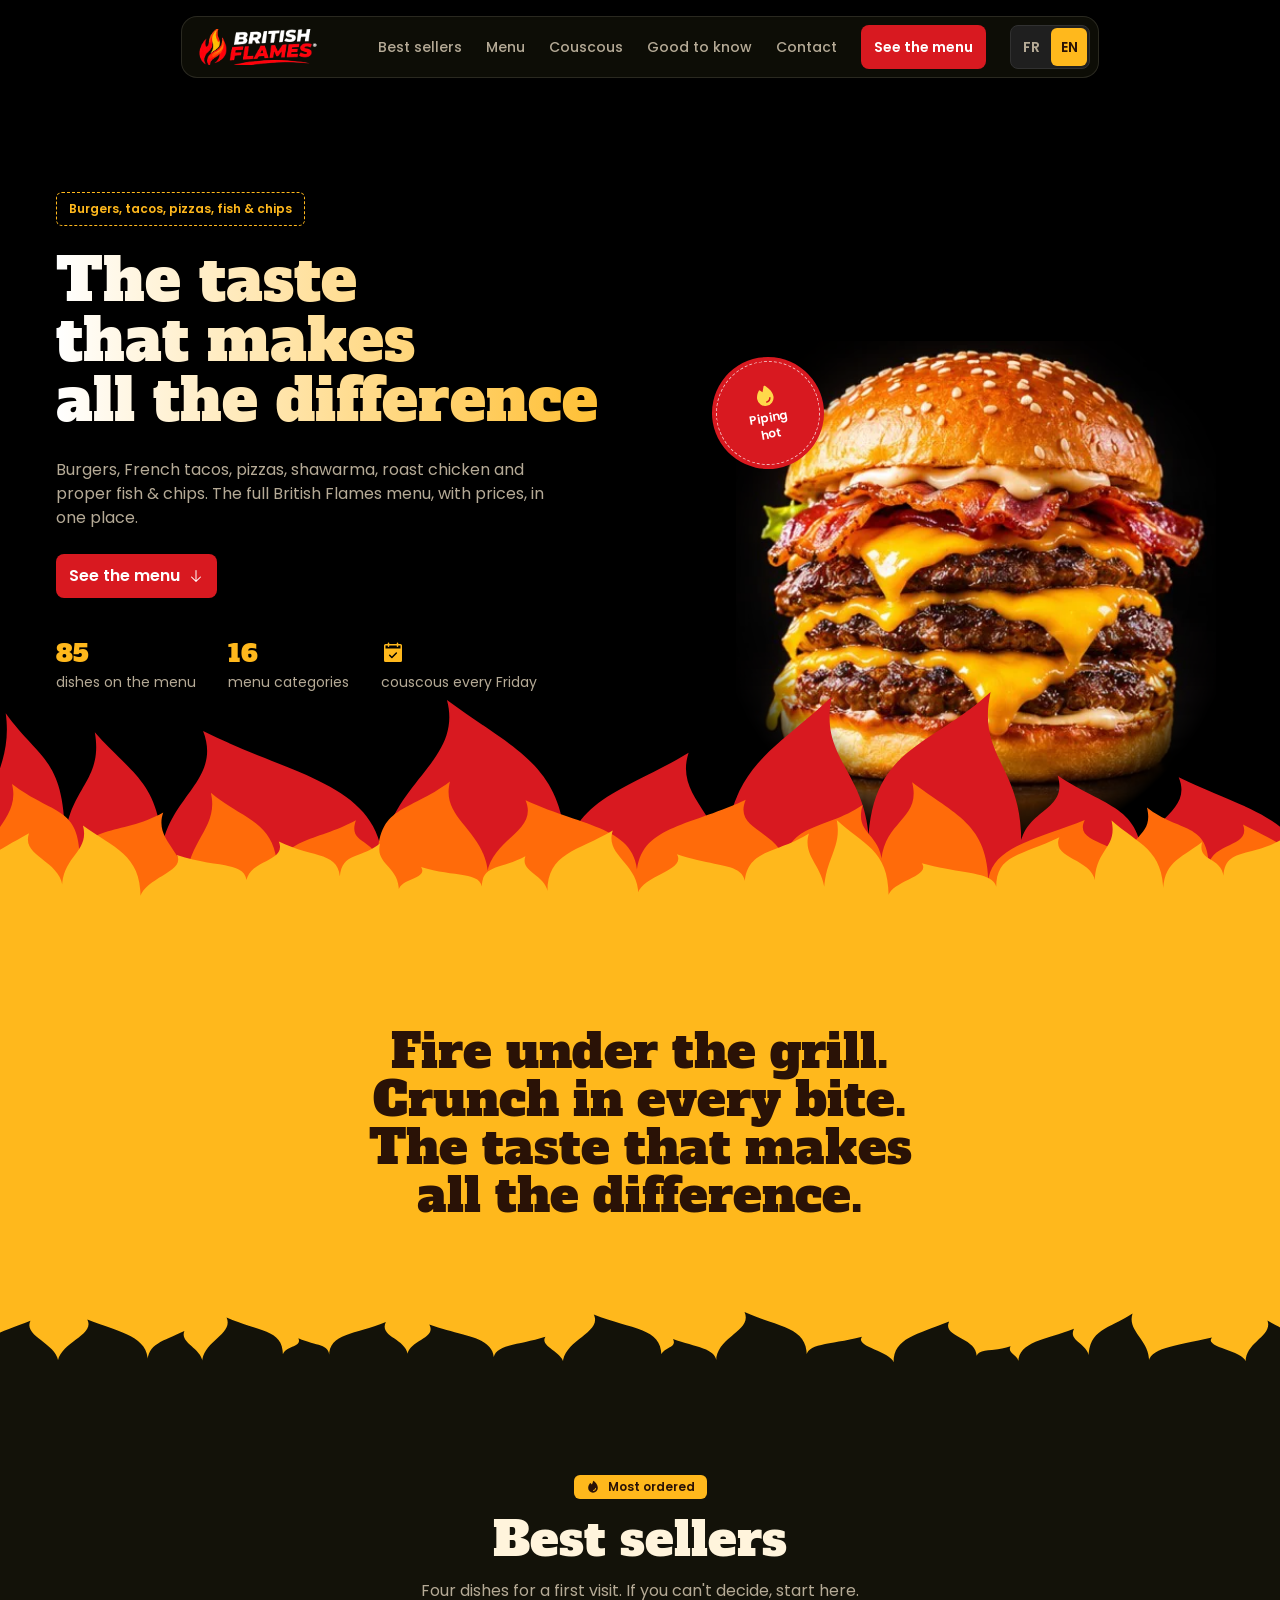
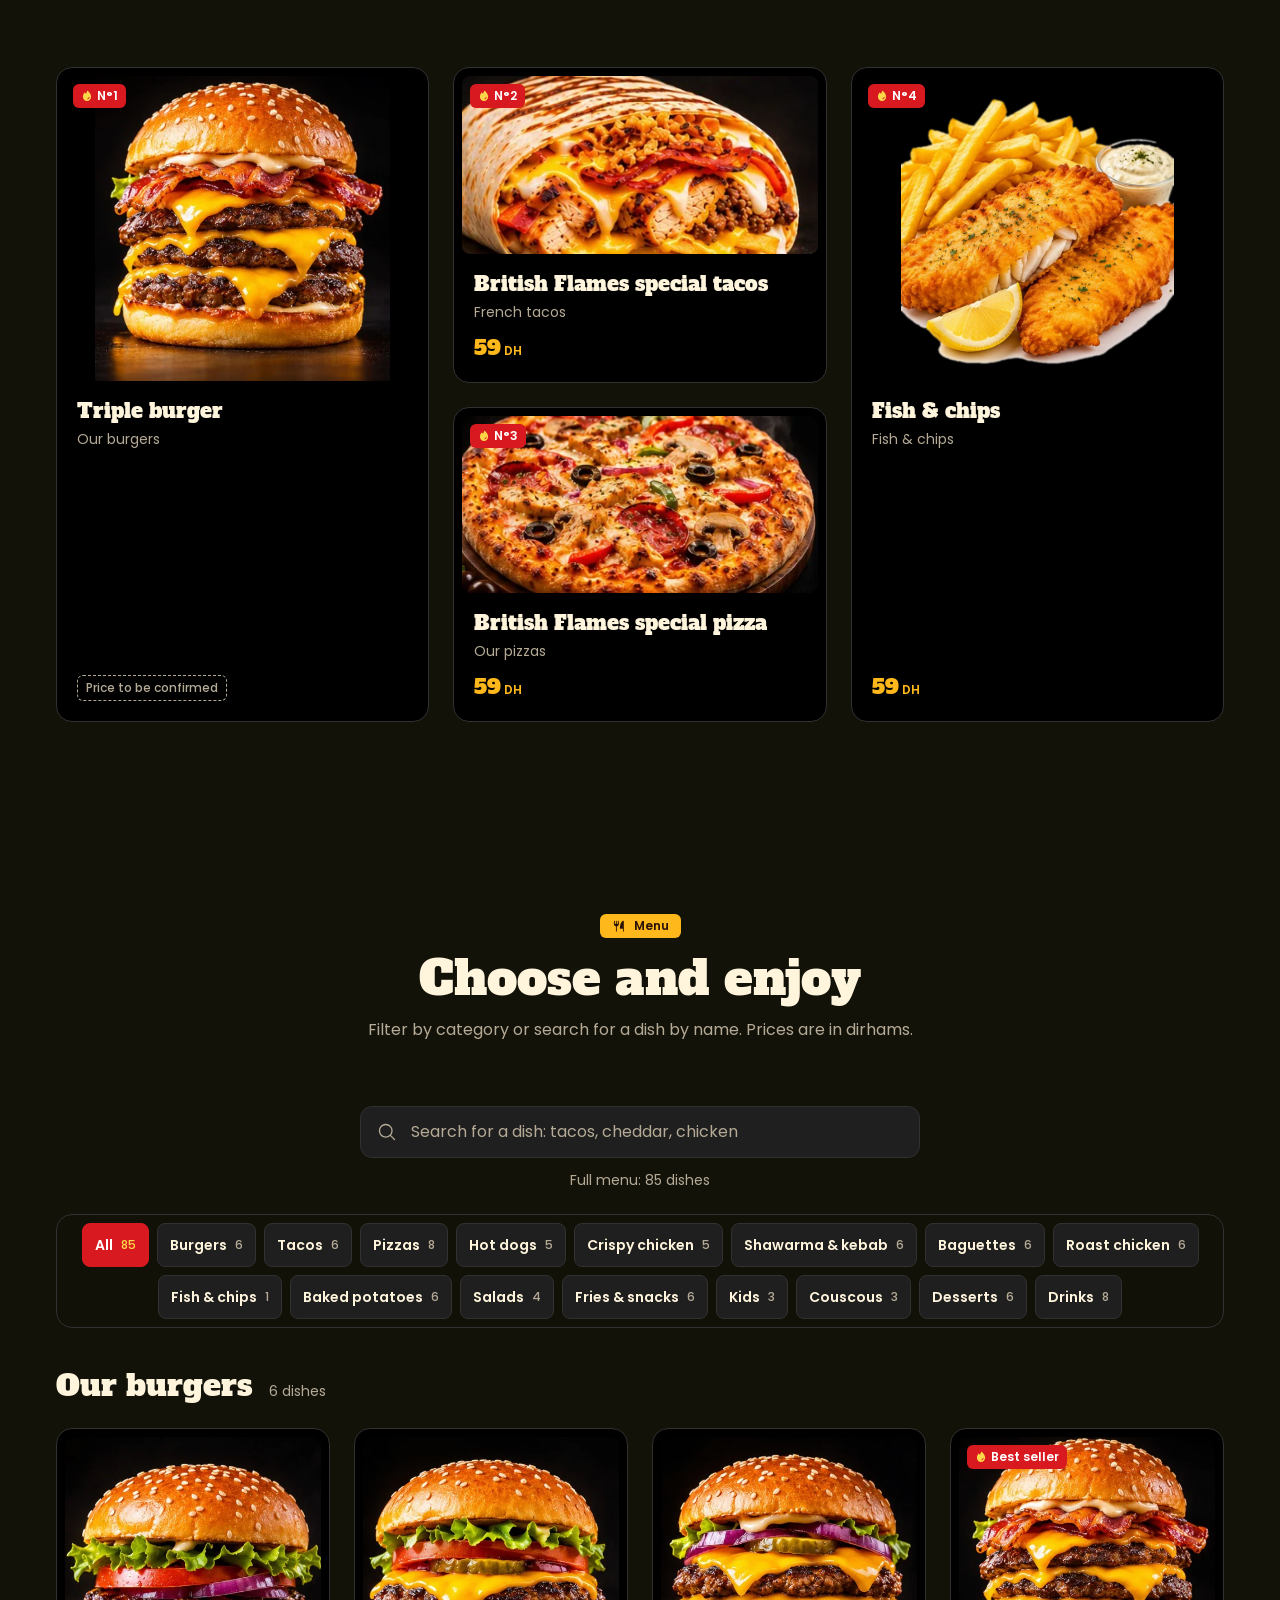
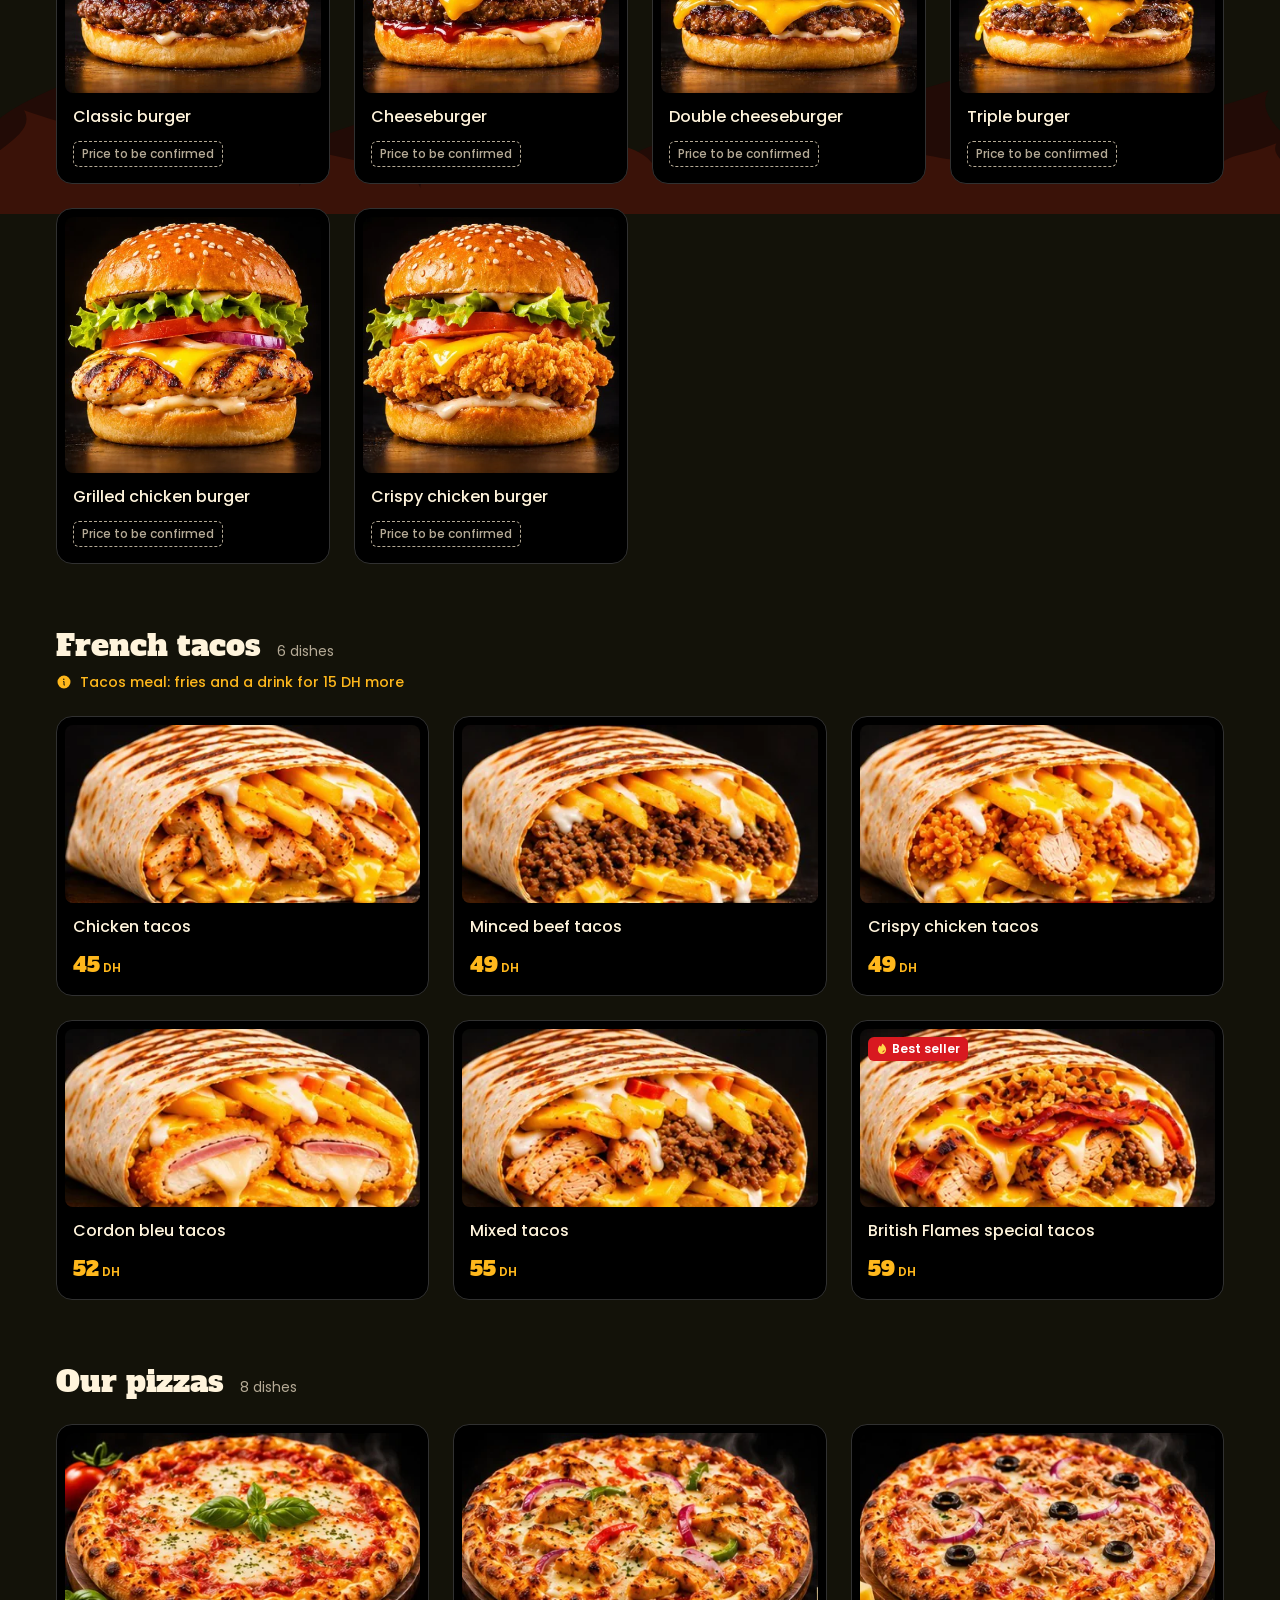
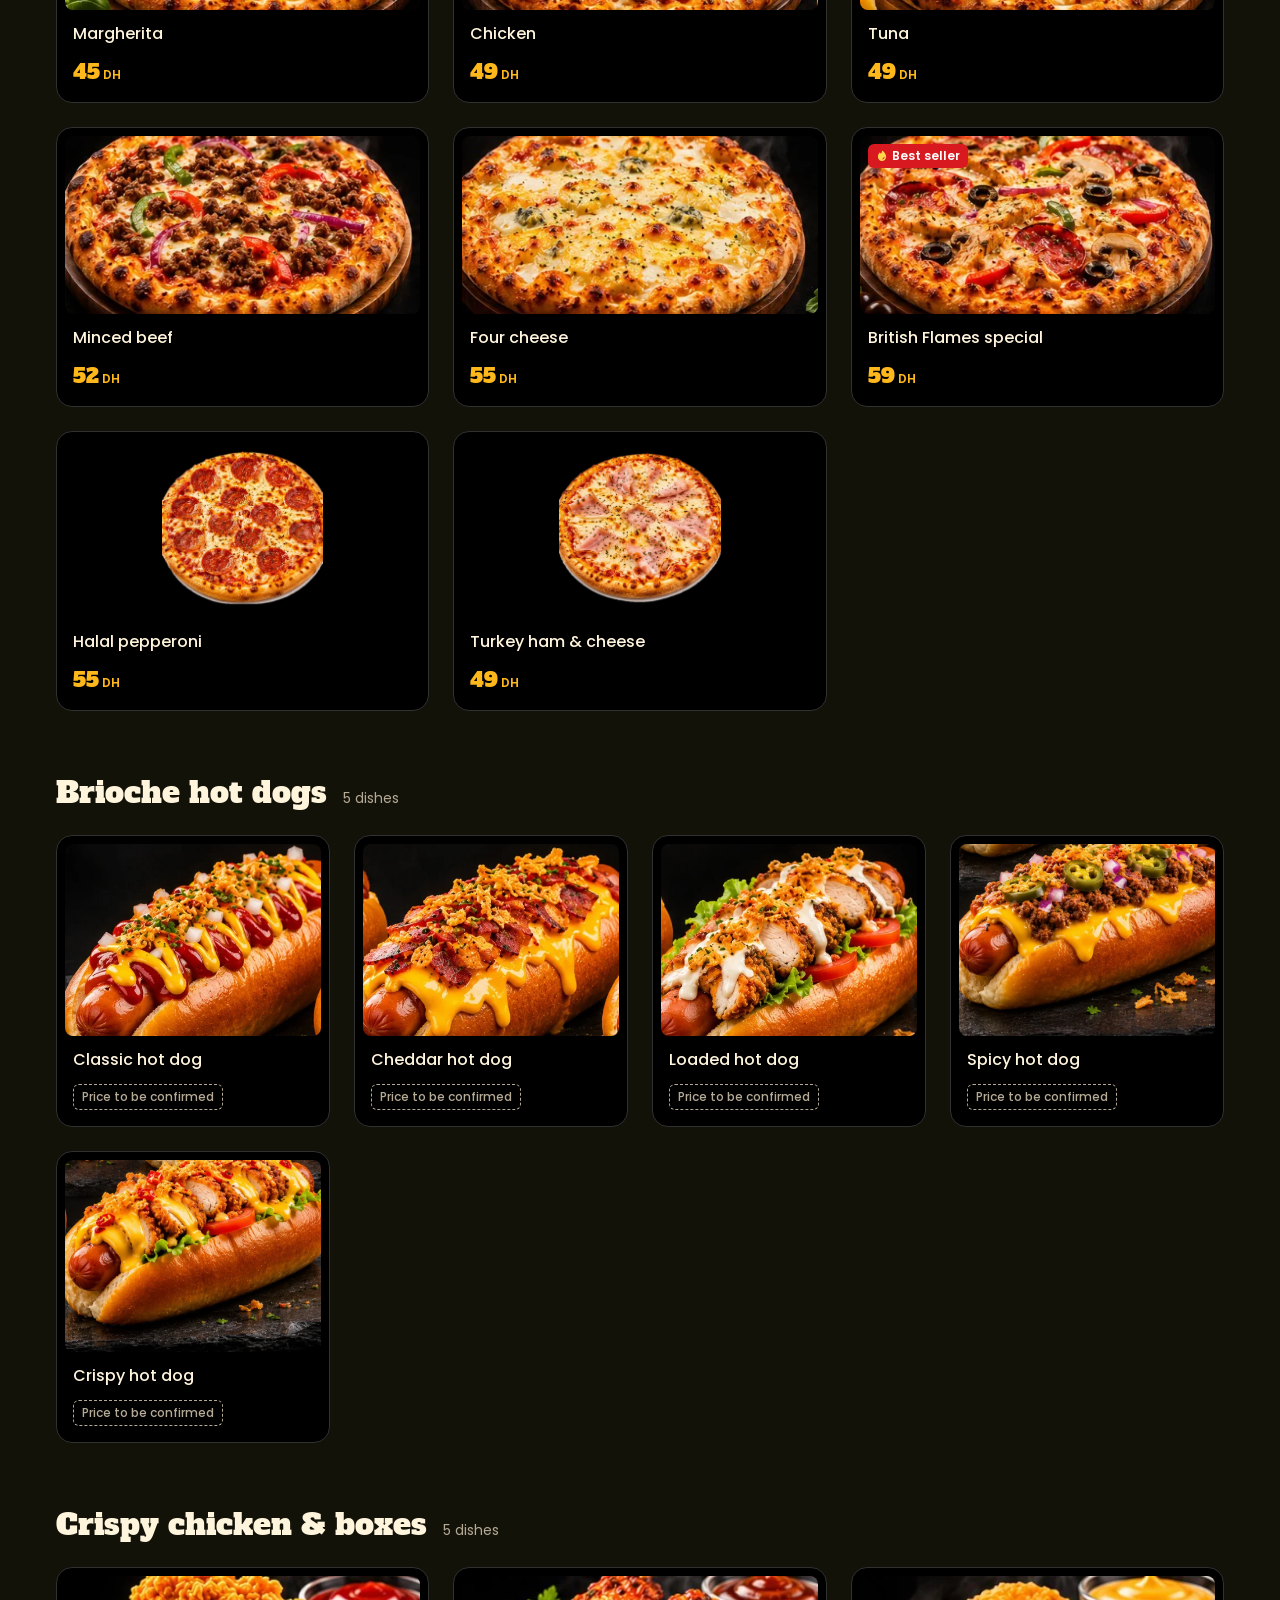
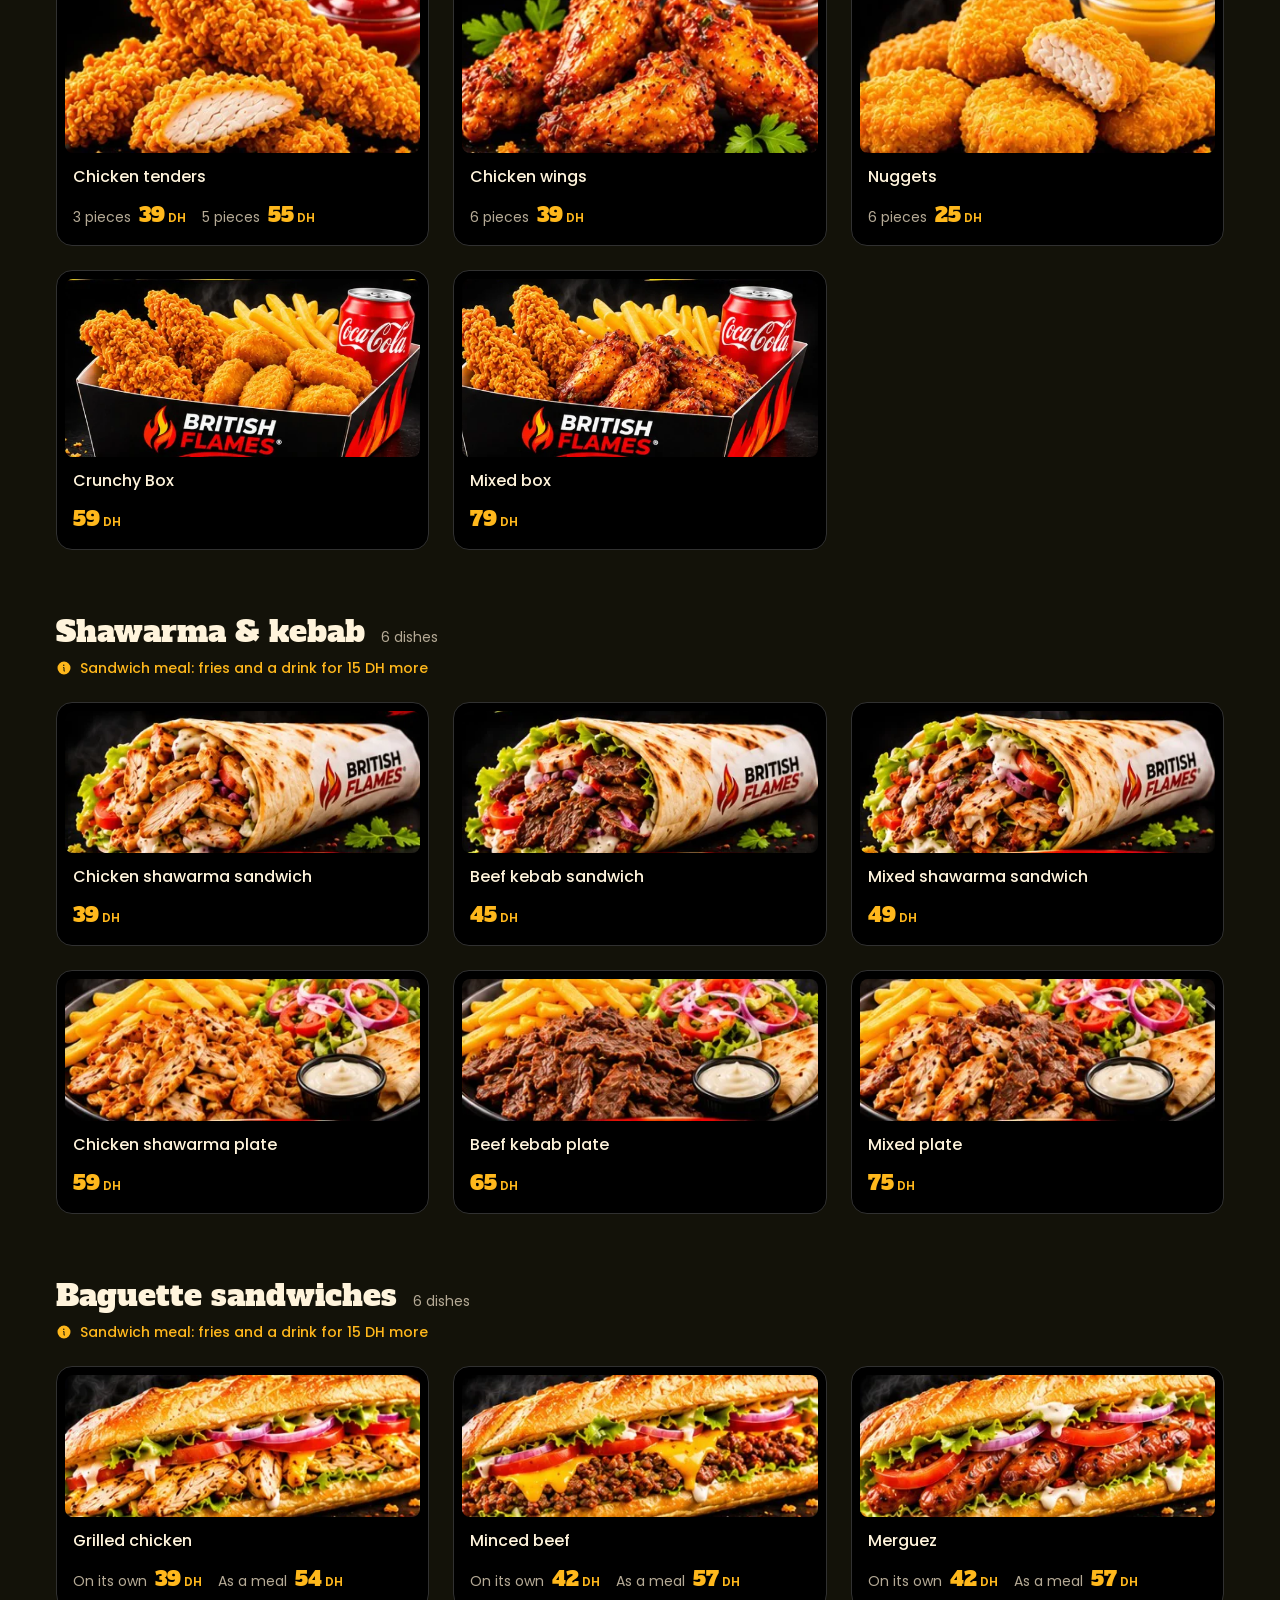
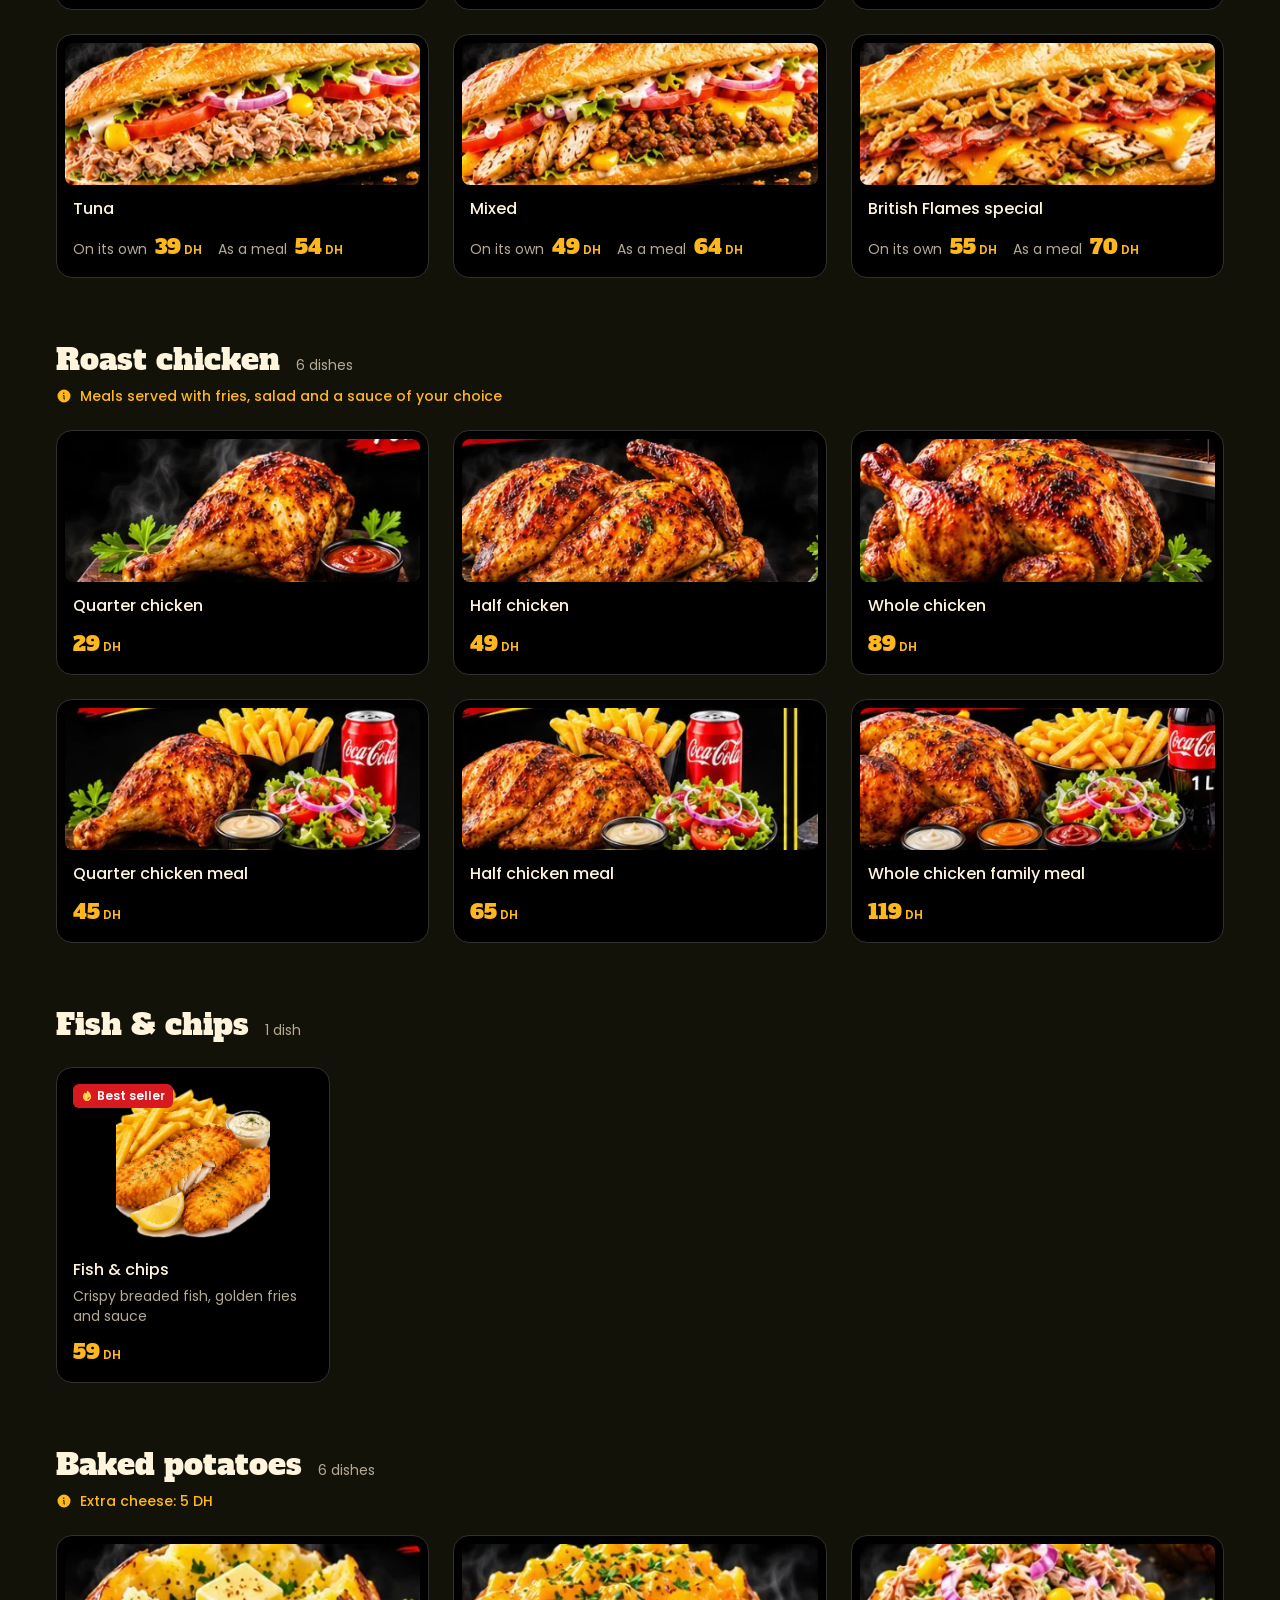
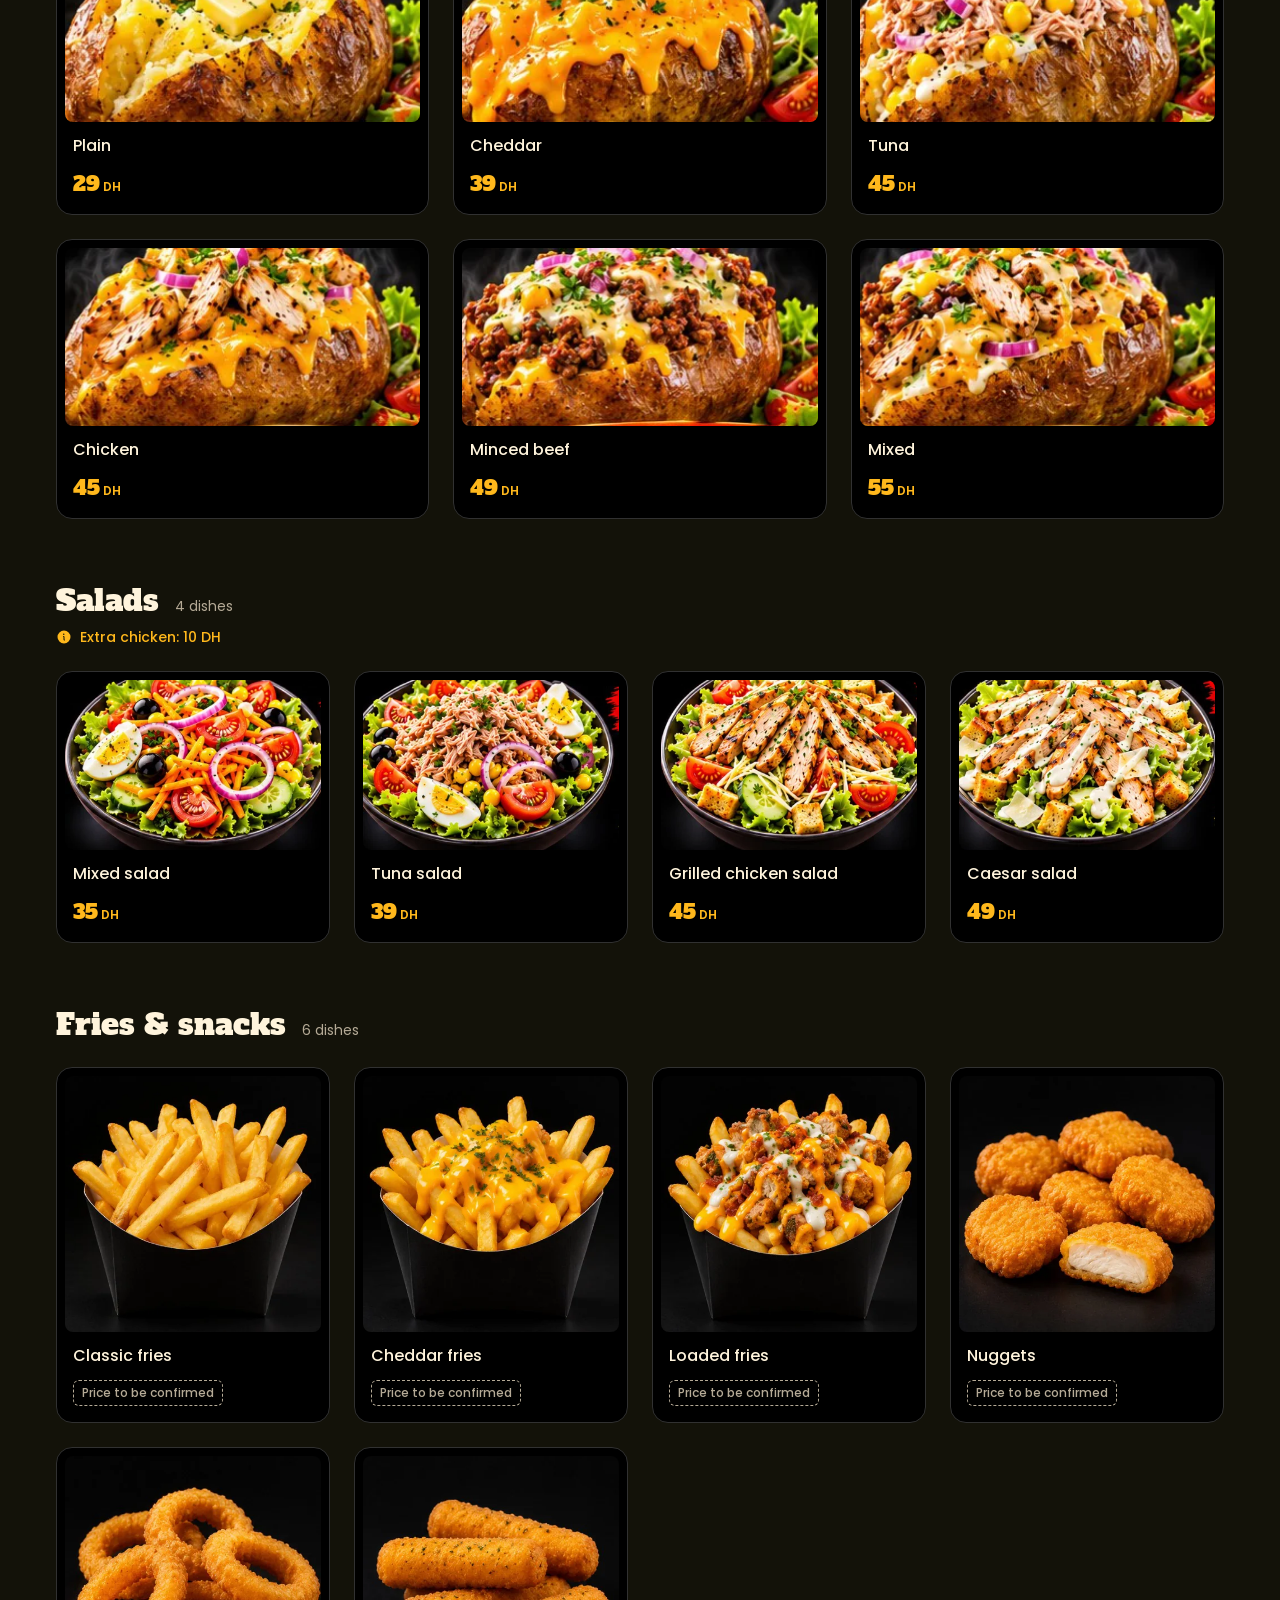
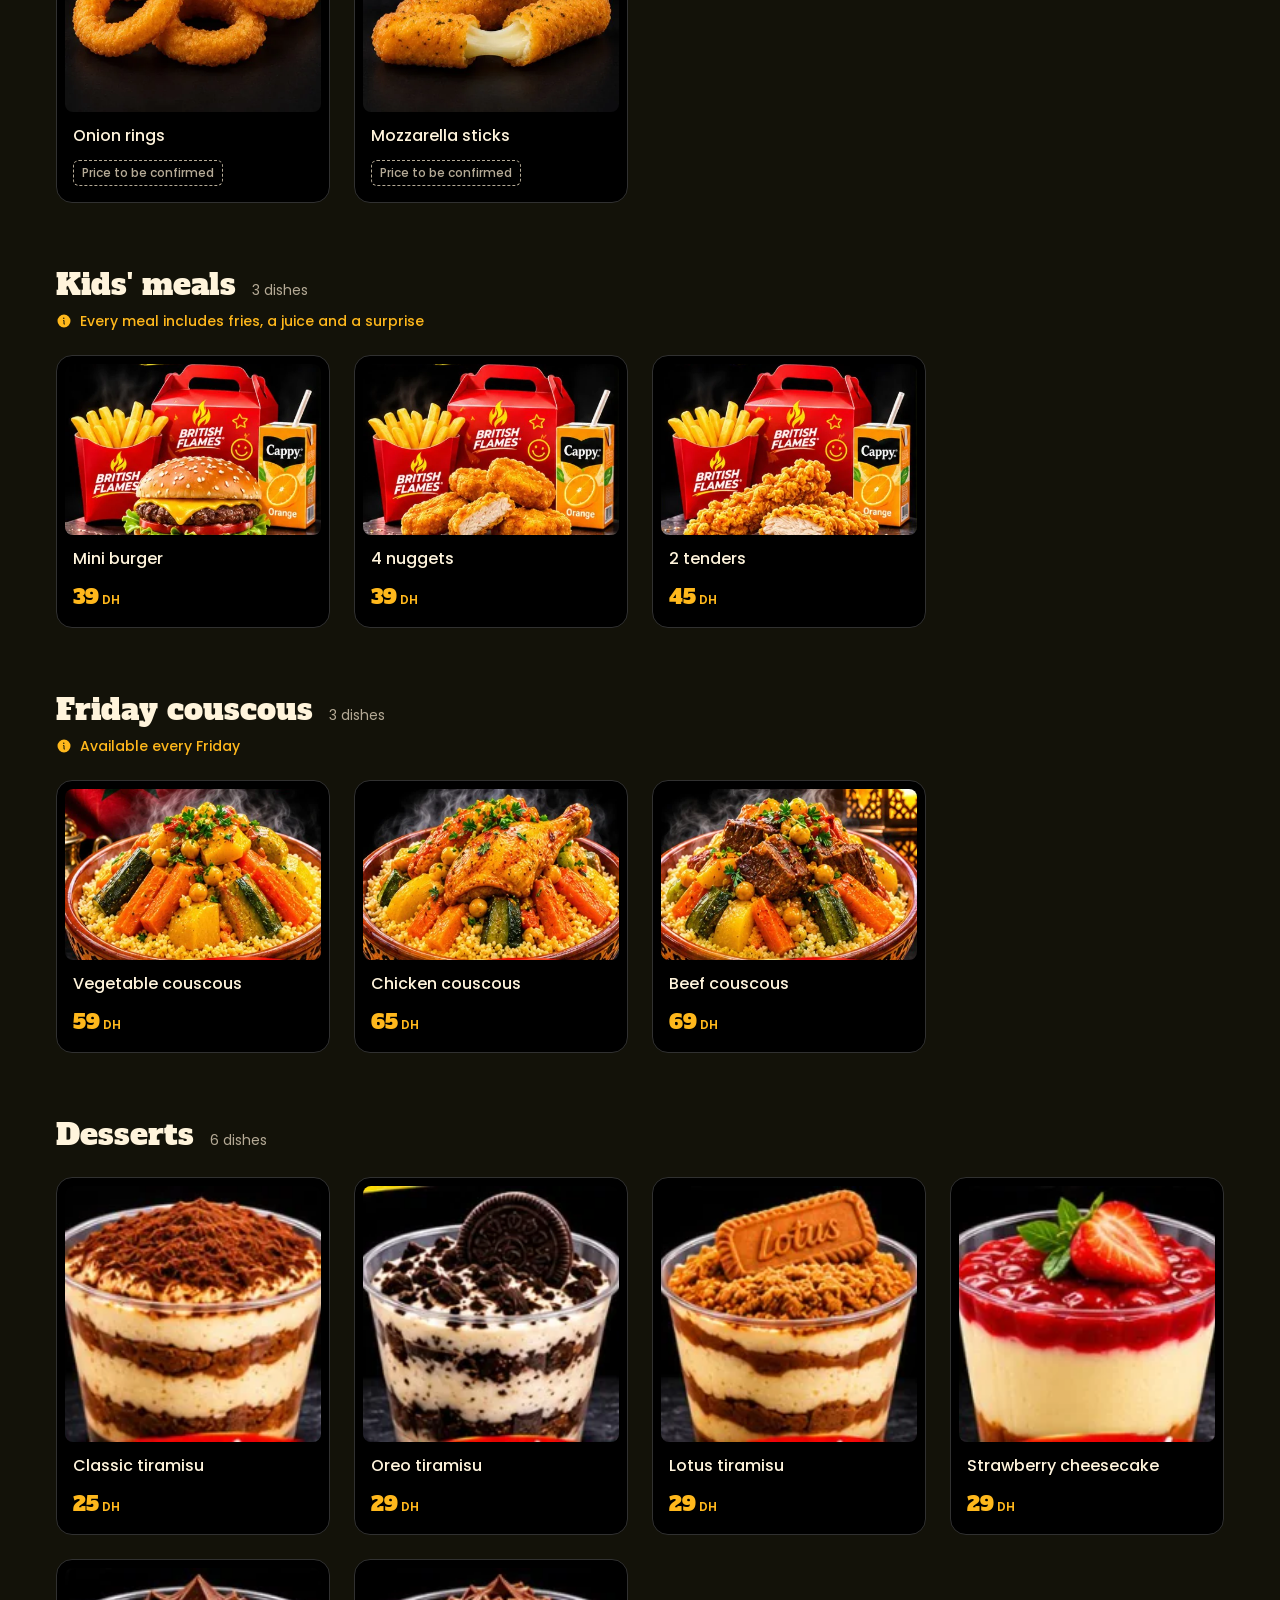
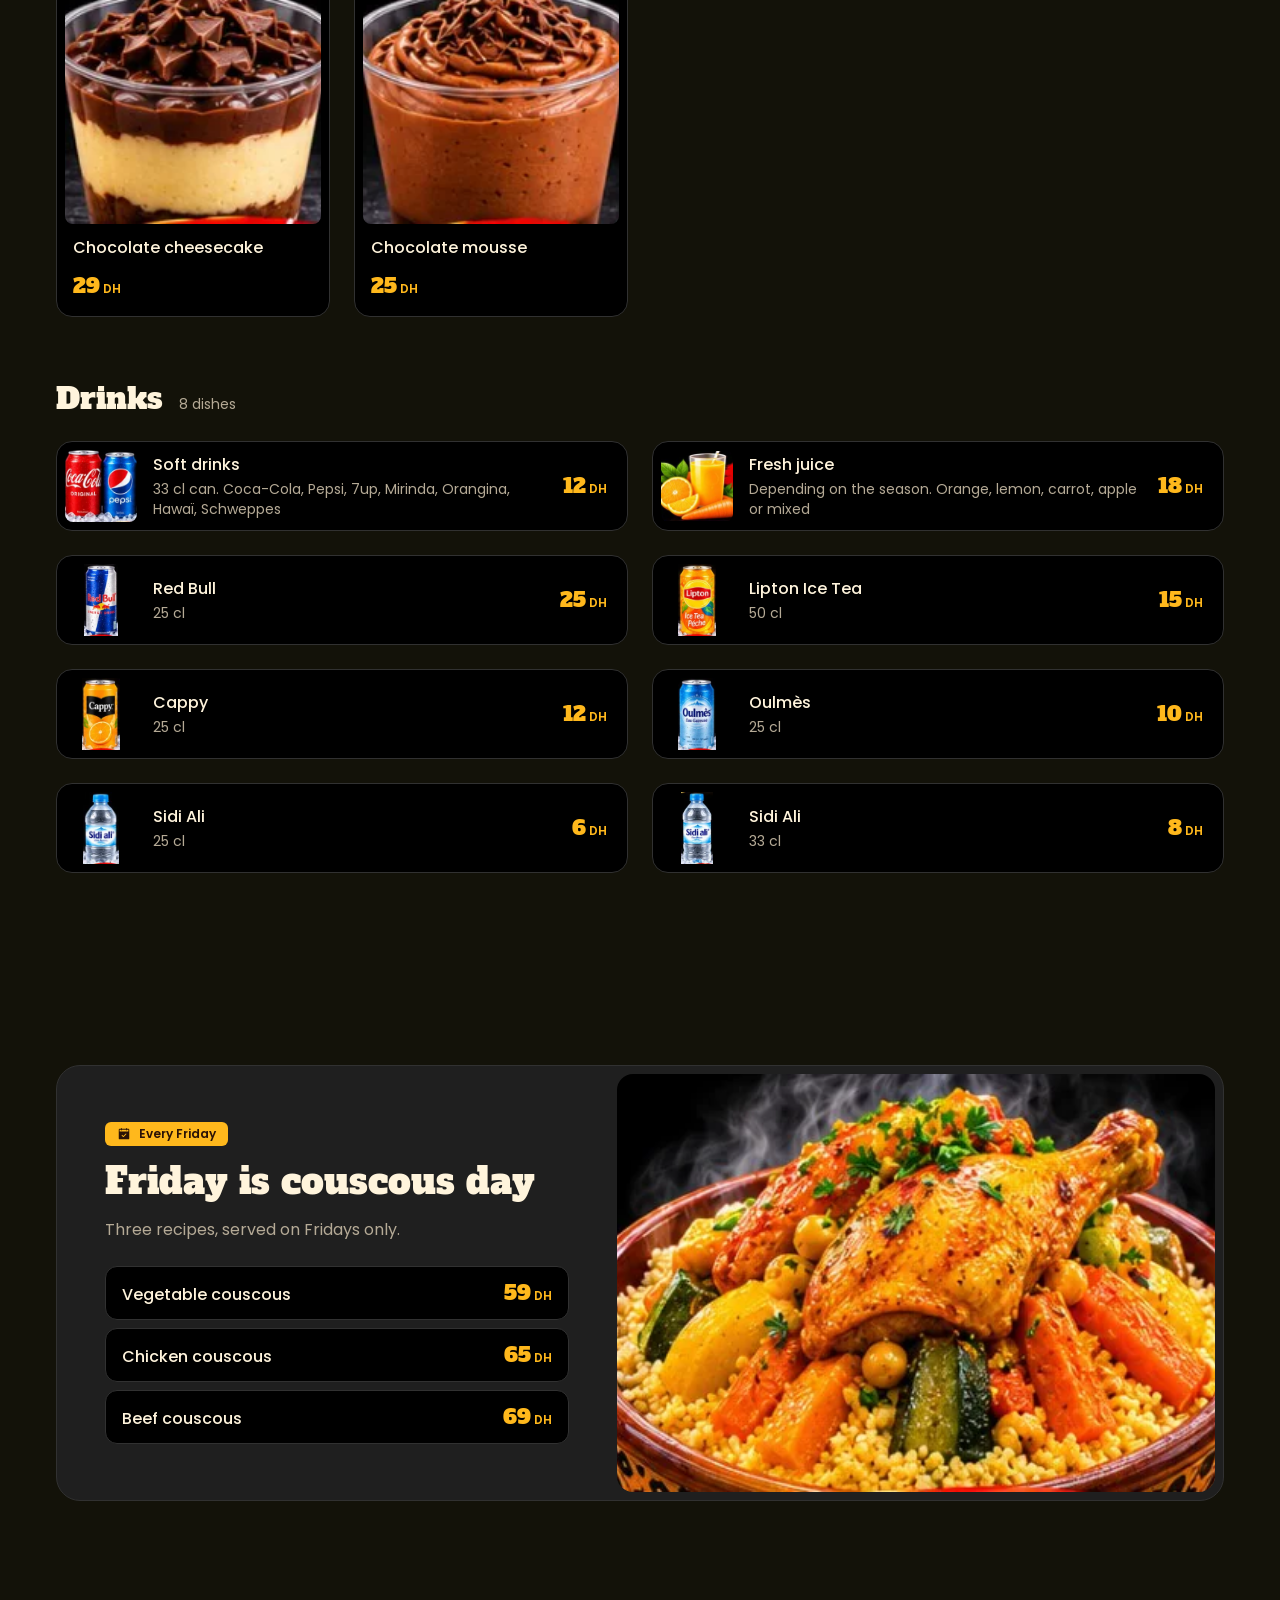
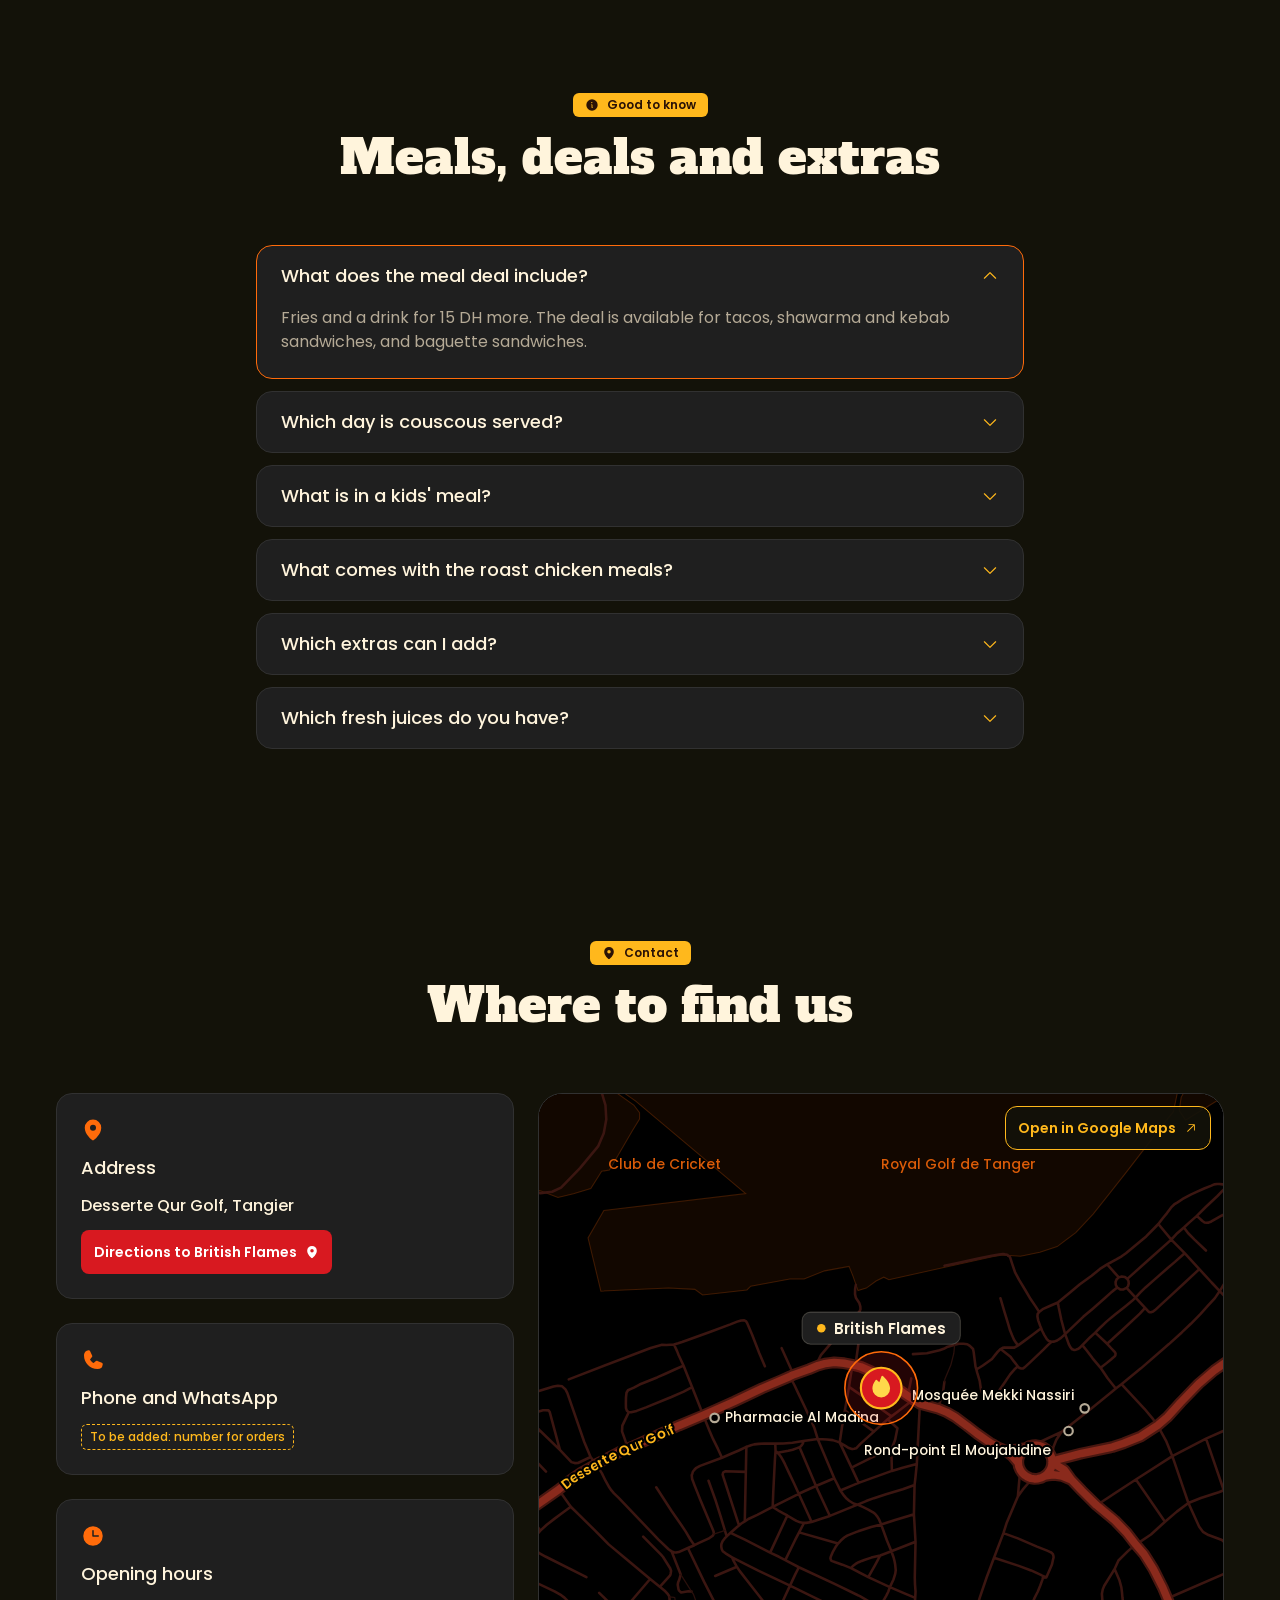
==== index.html @ 9be03f64 "Feu d'ambiance derrière la carte : flammes sombres et braises lentes Une couche fixe reste en bas de" ====
<!doctype html>
<html lang="fr">
<head>
  <meta charset="utf-8">
  <meta name="viewport" content="width=device-width, initial-scale=1, viewport-fit=cover">
  <title>British Flames | Burgers, tacos, pizzas et fish &amp; chips</title>
  <meta name="description" content="La carte complète de British Flames avec les prix : burgers, tacos français, pizzas, shawarma, poulet rôti, fish &amp; chips, desserts et boissons.">
  <meta property="og:title" content="British Flames | Le goût qui fait la différence">
  <meta property="og:description" content="Burgers, tacos français, pizzas, shawarma, poulet rôti et fish &amp; chips. Toute la carte avec les prix.">
  <meta property="og:type" content="website">
  <meta name="theme-color" content="#000000">
  <link rel="icon" href="data:image/svg+xml,%3Csvg xmlns='http://www.w3.org/2000/svg' viewBox='0 0 32 32'%3E%3Crect width='32' height='32' rx='8' fill='%23000'/%3E%3Cpath d='M16 3c1 5 7 8 7 15a7 7 0 0 1-14 0c0-3 1.500-5 3-7 0 3 1 4 2 4 1-3 0-8 2-12z' fill='%23D81920'/%3E%3Cpath d='M16 14c.500 3 3.500 4 3.500 7.500a3.500 3.500 0 0 1-7 0c0-2 1-3 1.800-4 .200 1.500.700 2 1.200 2 .400-1.500 0-3.500.500-5.500z' fill='%23FFB81C'/%3E%3C/svg%3E">
  <link rel="preconnect" href="https://fonts.googleapis.com">
  <link rel="preconnect" href="https://fonts.gstatic.com" crossorigin>
  <link href="https://fonts.googleapis.com/css2?family=Alfa+Slab+One&family=Poppins:wght@400;500;600&display=swap" rel="stylesheet">
  <link rel="stylesheet" href="css/styles.css">
  <script>document.documentElement.classList.add("js");</script>
</head>
<body>
  <!-- Icônes Phosphor, en sprite : remplace deux polices d'icônes -->
  <svg class="sprite" aria-hidden="true" focusable="false"><symbol id="i-arrow-down" viewBox="0 0 256 256"><path d="M205.66,149.66l-72,72a8,8,0,0,1-11.32,0l-72-72a8,8,0,0,1,11.32-11.32L120,196.69V40a8,8,0,0,1,16,0V196.69l58.34-58.35a8,8,0,0,1,11.32,11.32Z"/></symbol><symbol id="i-arrow-up" viewBox="0 0 256 256"><path d="M205.66,117.66a8,8,0,0,1-11.32,0L136,59.31V216a8,8,0,0,1-16,0V59.31L61.66,117.66a8,8,0,0,1-11.32-11.32l72-72a8,8,0,0,1,11.32,0l72,72A8,8,0,0,1,205.66,117.66Z"/></symbol><symbol id="i-calendar-check" viewBox="0 0 256 256"><path d="M208,32H184V24a8,8,0,0,0-16,0v8H88V24a8,8,0,0,0-16,0v8H48A16,16,0,0,0,32,48V208a16,16,0,0,0,16,16H208a16,16,0,0,0,16-16V48A16,16,0,0,0,208,32ZM169.66,133.66l-48,48a8,8,0,0,1-11.32,0l-24-24a8,8,0,0,1,11.32-11.32L116,164.69l42.34-42.35a8,8,0,0,1,11.32,11.32ZM48,80V48H72v8a8,8,0,0,0,16,0V48h80v8a8,8,0,0,0,16,0V48h24V80Z"/></symbol><symbol id="i-caret-down" viewBox="0 0 256 256"><path d="M213.66,101.66l-80,80a8,8,0,0,1-11.32,0l-80-80A8,8,0,0,1,53.66,90.34L128,164.69l74.34-74.35a8,8,0,0,1,11.32,11.32Z"/></symbol><symbol id="i-clock" viewBox="0 0 256 256"><path d="M128,24A104,104,0,1,0,232,128,104.11,104.11,0,0,0,128,24Zm56,112H128a8,8,0,0,1-8-8V72a8,8,0,0,1,16,0v48h48a8,8,0,0,1,0,16Z"/></symbol><symbol id="i-fire" viewBox="0 0 256 256"><path d="M143.38,17.85a8,8,0,0,0-12.63,3.41l-22,60.41L84.59,58.26a8,8,0,0,0-11.93.89C51,87.53,40,116.08,40,144a88,88,0,0,0,176,0C216,84.55,165.21,36,143.38,17.85Zm40.51,135.49a57.6,57.6,0,0,1-46.56,46.55A7.65,7.65,0,0,1,136,200a8,8,0,0,1-1.32-15.89c16.57-2.79,30.63-16.85,33.44-33.45a8,8,0,0,1,15.78,2.68Z"/></symbol><symbol id="i-fork-knife" viewBox="0 0 256 256"><path d="M216,40V224a8,8,0,0,1-16,0V176H152a8,8,0,0,1-8-8,268.75,268.75,0,0,1,7.22-56.88c9.78-40.49,28.32-67.63,53.63-78.47A8,8,0,0,1,216,40Zm-96.11-1.31a8,8,0,1,0-15.78,2.63L111.89,88H88V40a8,8,0,0,0-16,0V88H48.11l7.78-46.68a8,8,0,1,0-15.78-2.63l-8,48A8.17,8.17,0,0,0,32,88a48.07,48.07,0,0,0,40,47.32V224a8,8,0,0,0,16,0V135.32A48.07,48.07,0,0,0,128,88a8.17,8.17,0,0,0-.11-1.31Z"/></symbol><symbol id="i-info" viewBox="0 0 256 256"><path d="M128,24A104,104,0,1,0,232,128,104.11,104.11,0,0,0,128,24Zm-4,48a12,12,0,1,1-12,12A12,12,0,0,1,124,72Zm12,112a16,16,0,0,1-16-16V128a8,8,0,0,1,0-16,16,16,0,0,1,16,16v40a8,8,0,0,1,0,16Z"/></symbol><symbol id="i-magnifying-glass" viewBox="0 0 256 256"><path d="M229.66,218.34l-50.07-50.06a88.11,88.11,0,1,0-11.31,11.31l50.06,50.07a8,8,0,0,0,11.32-11.32ZM40,112a72,72,0,1,1,72,72A72.08,72.08,0,0,1,40,112Z"/></symbol><symbol id="i-map-pin" viewBox="0 0 256 256"><path d="M128,16a88.1,88.1,0,0,0-88,88c0,75.3,80,132.17,83.41,134.55a8,8,0,0,0,9.18,0C136,236.17,216,179.3,216,104A88.1,88.1,0,0,0,128,16Zm0,56a32,32,0,1,1-32,32A32,32,0,0,1,128,72Z"/></symbol><symbol id="i-phone" viewBox="0 0 256 256"><path d="M231.88,175.08A56.26,56.26,0,0,1,176,224C96.6,224,32,159.4,32,80A56.26,56.26,0,0,1,80.92,24.12a16,16,0,0,1,16.62,9.52l21.12,47.15,0,.12A16,16,0,0,1,117.39,96c-.18.27-.37.52-.57.77L96,121.45c7.49,15.22,23.41,31,38.83,38.51l24.34-20.71a8.12,8.12,0,0,1,.75-.56,16,16,0,0,1,15.17-1.4l.13.06,47.11,21.11A16,16,0,0,1,231.88,175.08Z"/></symbol><symbol id="i-squares-four" viewBox="0 0 256 256"><path d="M120,56v48a16,16,0,0,1-16,16H56a16,16,0,0,1-16-16V56A16,16,0,0,1,56,40h48A16,16,0,0,1,120,56Zm80-16H152a16,16,0,0,0-16,16v48a16,16,0,0,0,16,16h48a16,16,0,0,0,16-16V56A16,16,0,0,0,200,40Zm-96,96H56a16,16,0,0,0-16,16v48a16,16,0,0,0,16,16h48a16,16,0,0,0,16-16V152A16,16,0,0,0,104,136Zm96,0H152a16,16,0,0,0-16,16v48a16,16,0,0,0,16,16h48a16,16,0,0,0,16-16V152A16,16,0,0,0,200,136Z"/></symbol><symbol id="i-x" viewBox="0 0 256 256"><path d="M205.66,194.34a8,8,0,0,1-11.32,11.32L128,139.31,61.66,205.66a8,8,0,0,1-11.32-11.32L116.69,128,50.34,61.66A8,8,0,0,1,61.66,50.34L128,116.69l66.34-66.35a8,8,0,0,1,11.32,11.32L139.31,128Z"/></symbol></svg>
  <a class="skip-link button-sm" href="#contenu">Aller au contenu</a>

  <!-- Navigation -->
  <header class="nav" id="nav">
    <div class="nav-bar">
      <a class="nav-logo" href="#accueil" aria-label="British Flames, retour en haut de page">
        <img src="assets/logo.png" alt="British Flames" width="382" height="104">
      </a>
      <nav class="nav-links" aria-label="Navigation principale">
        <a class="title-4" href="#best">Best sellers</a>
        <a class="title-4" href="#menu">La carte</a>
        <a class="title-4" href="#vendredi">Couscous</a>
        <a class="title-4" href="#infos">Bon à savoir</a>
        <a class="title-4" href="#contact">Contact</a>
      </nav>
      <a class="btn btn-primary button-sm nav-cta" href="#menu">Voir le menu</a>
      <div class="lang" role="group" aria-label="Langue">
        <button class="lang-btn button-sm" type="button" data-lang="fr" aria-pressed="true" lang="fr" title="Français">FR</button>
        <button class="lang-btn button-sm" type="button" data-lang="en" aria-pressed="false" lang="en" title="English">EN</button>
      </div>
      <button class="nav-toggle" id="navToggle" type="button" aria-expanded="false" aria-controls="navPanel" aria-label="Ouvrir le menu de navigation">
        <span></span><span></span>
      </button>
    </div>
  </header>
  <div class="nav-panel" id="navPanel" hidden>
    <nav aria-label="Navigation mobile">
      <a class="heading-4" href="#best">Best sellers</a>
      <a class="heading-4" href="#menu">La carte</a>
      <a class="heading-4" href="#vendredi">Couscous</a>
      <a class="heading-4" href="#infos">Bon à savoir</a>
      <a class="heading-4" href="#contact">Contact</a>
      <a class="btn btn-primary button-lg" href="#menu">Voir le menu</a>
    </nav>
  </div>

  <main id="contenu">
    <!-- Hero -->
    <section class="hero" id="accueil">
      <div class="embers" id="embers" aria-hidden="true"></div>
      <div class="container hero-grid">
        <div class="hero-copy">
          <p class="tag-dashed caption-3">Burgers, tacos, pizzas, fish &amp; chips</p>
          <h1 class="hero-title">Le goût qui fait<br>la différence</h1>
          <p class="hero-sub body-3">Burgers, tacos français, pizzas, shawarma, poulet rôti et un vrai fish &amp; chips. Toute la carte British Flames, avec les prix, au même endroit.</p>
          <a class="btn btn-primary button-md" href="#menu">Voir le menu <svg class="icon i-arrow-down" aria-hidden="true"><use href="#i-arrow-down"/></svg></a>
          <ul class="hero-proof" aria-label="La carte en chiffres">
            <li><span class="heading-5" id="statItems">85</span><span class="caption-2">plats à la carte</span></li>
            <li><span class="heading-5" id="statCats">16</span><span class="caption-2">familles de plats</span></li>
            <li><span class="heading-5"><svg class="icon i-calendar-check" aria-hidden="true"><use href="#i-calendar-check"/></svg></span><span class="caption-2">couscous chaque vendredi</span></li>
          </ul>
        </div>
        <div class="hero-visual">
          <img class="hero-img" src="assets/img/triple-burger.webp" alt="Triple burger British Flames, trois steaks, cheddar fondu et bacon" width="457" height="470" fetchpriority="high">
          <div class="hero-badge" aria-hidden="true">
            <svg class="icon i-fire" aria-hidden="true"><use href="#i-fire"/></svg>
            <span class="caption-3">Chaud<br>devant</span>
          </div>
        </div>
      </div>
      <div class="flames hero-flames" aria-hidden="true">
        <svg class="flame f-back" data-flame data-n="9" data-min="110" data-max="200" data-base="44" data-seed="7" data-h="260" preserveAspectRatio="none"></svg>
        <svg class="flame f-mid" data-flame data-n="12" data-min="70" data-max="140" data-base="36" data-seed="21" data-h="260" preserveAspectRatio="none"></svg>
        <svg class="flame f-front" data-flame data-n="16" data-min="36" data-max="88" data-base="28" data-seed="42" data-h="260" preserveAspectRatio="none"></svg>
      </div>
    </section>

    <!-- Tagline -->
    <section class="tagline" aria-label="Notre promesse">
      <div class="container">
        <p class="tagline-text" id="tagline">Du feu sous le grill. Du croustillant dans chaque bouchée. Le goût qui fait la différence.</p>
      </div>
      <div class="flames tagline-char" aria-hidden="true">
        <svg class="flame f-char" data-flame data-n="18" data-min="20" data-max="56" data-base="12" data-seed="5" data-h="72" preserveAspectRatio="none"></svg>
      </div>
    </section>

    <!-- Best sellers -->
    <section class="section" id="best">
      <div class="container">
        <header class="section-head reveal">
          <p class="chip caption-3"><svg class="icon i-fire" aria-hidden="true"><use href="#i-fire"/></svg> Les plus demandés</p>
          <h2 class="section-title">Les best sellers</h2>
          <p class="section-sub body-3">Quatre plats pour une première visite. Si vous hésitez, commencez par là.</p>
        </header>
        <div class="bento reveal" id="bestGrid"></div>
        <div class="best-nav">
          <button class="best-arrow" id="bestPrev" type="button" aria-label="Plat précédent" aria-controls="bestGrid"><svg class="icon i-arrow-down" aria-hidden="true"><use href="#i-arrow-down"/></svg></button>
          <div class="best-dots" id="bestDots" aria-hidden="true"></div>
          <button class="best-arrow" id="bestNext" type="button" aria-label="Plat suivant" aria-controls="bestGrid"><svg class="icon i-arrow-down" aria-hidden="true"><use href="#i-arrow-down"/></svg></button>
        </div>
      </div>
    </section>

    <!-- Menu -->
    <section class="section section-menu" id="menu">
      <!-- Feu d'ambiance derrière la carte : braises lentes et flammes sombres en bas de l'écran -->
      <div class="menu-fx" aria-hidden="true">
        <div class="embers" id="menuEmbers"></div>
        <div class="flames menu-flames">
          <svg class="flame f-deep" data-flame data-n="7" data-min="60" data-max="150" data-base="24" data-seed="63" data-h="190" preserveAspectRatio="none"></svg>
          <svg class="flame f-glow" data-flame data-n="11" data-min="30" data-max="90" data-base="18" data-seed="88" data-h="190" preserveAspectRatio="none"></svg>
        </div>
      </div>
      <div class="container">
        <header class="section-head reveal">
          <p class="chip caption-3"><svg class="icon i-fork-knife" aria-hidden="true"><use href="#i-fork-knife"/></svg> La carte</p>
          <h2 class="section-title">Choisissez et savourez</h2>
          <p class="section-sub body-3">Filtrez par famille ou cherchez un plat par son nom. Les prix sont en dirhams.</p>
        </header>

        <div class="search reveal">
          <label class="search-field" for="search">
            <svg class="icon i-magnifying-glass" aria-hidden="true"><use href="#i-magnifying-glass"/></svg>
            <span class="sr-only">Chercher un plat</span>
            <input class="body-3" id="search" type="search" placeholder="Chercher un plat : tacos, cheddar, poulet" autocomplete="off" enterkeyhint="search" autocapitalize="off" spellcheck="false">
          </label>
          <p class="caption-2 search-count" id="count" aria-live="polite"></p>
        </div>

        <div class="menu-body">
        <div class="filters" id="filters">
          <div class="filters-track" id="filtersTrack" role="group" aria-label="Filtrer la carte par famille"></div>
        </div>

        <!-- Téléphone : un seul bouton qui ouvre la liste des catégories -->
        <div class="cat-bar" id="catBar">
          <button class="cat-open" id="catOpen" type="button" aria-haspopup="dialog" aria-controls="catSheet" aria-expanded="false">
            <span class="cat-thumb" id="catThumb" aria-hidden="true"></span>
            <span class="cat-text">
              <span class="caption-4 cat-kicker" id="catKicker">Catégorie</span>
              <span class="title-3 cat-name" id="catName">Toute la carte</span>
            </span>
            <span class="caption-3 cat-count" id="catCount"></span>
            <svg class="icon i-squares-four cat-grid-icon" aria-hidden="true"><use href="#i-squares-four"/></svg>
          </button>
          <button class="cat-search" id="catSearch" type="button" aria-label="Chercher un plat">
            <svg class="icon i-magnifying-glass" aria-hidden="true"><use href="#i-magnifying-glass"/></svg>
          </button>
        </div>

        <div class="menu-list" id="menuList"></div>

        <div class="empty" id="empty" hidden>
          <svg class="icon i-magnifying-glass" aria-hidden="true"><use href="#i-magnifying-glass"/></svg>
          <p class="title-2" id="emptyTitle"></p>
          <p class="body-6">Essayez un autre mot, ou revenez à la carte complète.</p>
          <button class="btn btn-ghost button-md" id="emptyReset" type="button">Afficher toute la carte</button>
        </div>
        </div>
      </div>
    </section>

    <!-- Couscous du vendredi -->
    <section class="section" id="vendredi">
      <div class="container">
        <div class="feature reveal">
          <div class="feature-copy">
            <p class="chip caption-3" id="fridayChip"><svg class="icon i-calendar-check" aria-hidden="true"><use href="#i-calendar-check"/></svg> <span>Chaque vendredi</span></p>
            <h2 class="feature-title">Le vendredi, c'est couscous</h2>
            <p class="body-3 feature-sub">Trois recettes, servies uniquement le vendredi.</p>
            <ul class="feature-list">
              <li><span class="title-3">Couscous aux Légumes</span><span class="heading-6 amber">59<span class="caption-3"> DH</span></span></li>
              <li><span class="title-3">Couscous au Poulet</span><span class="heading-6 amber">65<span class="caption-3"> DH</span></span></li>
              <li><span class="title-3">Couscous au Bœuf</span><span class="heading-6 amber">69<span class="caption-3"> DH</span></span></li>
            </ul>
          </div>
          <div class="feature-media">
            <img src="assets/img/couscous-poulet.webp" alt="Couscous au poulet servi dans un plat en terre cuite" loading="lazy" decoding="async">
          </div>
        </div>
      </div>
    </section>

    <!-- Bon à savoir -->
    <section class="section" id="infos">
      <div class="container container-narrow">
        <header class="section-head reveal">
          <p class="chip caption-3"><svg class="icon i-info" aria-hidden="true"><use href="#i-info"/></svg> Bon à savoir</p>
          <h2 class="section-title">Menus, formules et suppléments</h2>
        </header>
        <div class="faq reveal">
          <details open>
            <summary class="title-2">Que comprend la formule menu ?<svg class="icon i-caret-down" aria-hidden="true"><use href="#i-caret-down"/></svg></summary>
            <p class="body-3">Des frites et une boisson pour 15 DH de plus. La formule existe pour les tacos, les sandwichs shawarma et kebab, et les sandwichs baguette.</p>
          </details>
          <details>
            <summary class="title-2">Le couscous, c'est quel jour ?<svg class="icon i-caret-down" aria-hidden="true"><use href="#i-caret-down"/></svg></summary>
            <p class="body-3">Le vendredi uniquement. Légumes à 59 DH, poulet à 65 DH, bœuf à 69 DH.</p>
          </details>
          <details>
            <summary class="title-2">Que contient un menu enfant ?<svg class="icon i-caret-down" aria-hidden="true"><use href="#i-caret-down"/></svg></summary>
            <p class="body-3">Des frites, un jus et une surprise, avec au choix un mini burger, 4 nuggets ou 2 tenders. De 39 à 45 DH.</p>
          </details>
          <details>
            <summary class="title-2">Avec quoi sont servis les menus poulet rôti ?<svg class="icon i-caret-down" aria-hidden="true"><use href="#i-caret-down"/></svg></summary>
            <p class="body-3">Avec des frites, une salade et une sauce au choix. Le menu quart est à 45 DH, le menu demi à 65 DH et le menu familial poulet entier à 119 DH.</p>
          </details>
          <details>
            <summary class="title-2">Quels suppléments sont possibles ?<svg class="icon i-caret-down" aria-hidden="true"><use href="#i-caret-down"/></svg></summary>
            <p class="body-3">Du fromage sur les pommes de terre au four pour 5 DH, et du poulet dans les salades pour 10 DH.</p>
          </details>
          <details>
            <summary class="title-2">Quels sont les jus frais ?<svg class="icon i-caret-down" aria-hidden="true"><use href="#i-caret-down"/></svg></summary>
            <p class="body-3">Orange, citron, carotte, pomme ou mixte, selon la saison. 18 DH le verre.</p>
          </details>
        </div>
      </div>
    </section>

    <!-- Contact -->
    <section class="section section-contact" id="contact">
      <div class="container">
        <header class="section-head reveal">
          <p class="chip caption-3"><svg class="icon i-map-pin" aria-hidden="true"><use href="#i-map-pin"/></svg> Contact</p>
          <h2 class="section-title">Où nous trouver</h2>
        </header>
        <div class="contact-layout reveal">
        <div class="contact-grid">
          <article class="info-card">
            <svg class="icon i-map-pin" aria-hidden="true"><use href="#i-map-pin"/></svg>
            <h3 class="title-2">Adresse</h3>
            <p class="title-3">Desserte Qur Golf, Tanger</p>
            <a class="btn btn-primary button-sm" href="https://www.google.com/maps/dir/?api=1&amp;destination=35.7677568,-5.8500883" target="_blank" rel="noopener">Itinéraire vers British Flames <svg class="icon i-map-pin" aria-hidden="true"><use href="#i-map-pin"/></svg></a>
          </article>
          <article class="info-card">
            <svg class="icon i-phone" aria-hidden="true"><use href="#i-phone"/></svg>
            <h3 class="title-2">Téléphone et WhatsApp</h3>
            <p class="todo caption-4">À compléter : numéro pour commander</p>
          </article>
          <article class="info-card">
            <svg class="icon i-clock" aria-hidden="true"><use href="#i-clock"/></svg>
            <h3 class="title-2">Horaires</h3>
            <p class="todo caption-4">À compléter : jours et heures d'ouverture</p>
          </article>
        </div>
          <div class="map-card">
            <svg class="map-svg" viewBox="0 0 800 520" role="img" aria-labelledby="mapTitle mapDesc" preserveAspectRatio="xMidYMid slice">
              <title id="mapTitle">Plan du quartier autour de British Flames, Tanger</title>
              <desc id="mapDesc">British Flames se trouve sur la Desserte Qur Golf, entre la Pharmacie Al Madina et le rond-point El Moujahidine, au sud du Royal Golf de Tanger.</desc>
              <rect class="map-bg" width="800" height="520"/>
              <g class="map-areas"><path d="M51.5 -88.2L65.9 -91.2L97.7 -103.7L177.0 -143.1L208.0 -158.7L272.6 -191.4L384.3 -239.1L424.0 -261.8L445.0 -273.7L454.0 -277.3L461.2 -279.7L484.1 -278.5L499.1 -274.9L532.7 -271.9L588.0 -267.7L658.3 -267.1L675.7 -271.3L692.6 -277.9L709.4 -285.6L735.8 -298.8L759.3 -303.5L791.1 -310.1L824.7 -320.2L857.8 -331.0L892.6 -336.3L931.7 -338.7L936.5 -338.1L924.5 -233.1L894.4 -237.3L878.8 -239.7L861.4 -211.7L842.8 -216.4L838.6 -217.0L791.7 -166.9L785.7 -156.2L783.3 -140.1L788.1 -121.6L787.5 -109.7L781.5 -103.7L766.5 -89.4L758.7 -85.8L744.2 -81.0L728.0 -74.5L717.2 -64.9L706.4 -54.8L696.8 -45.8L690.2 -37.5L687.2 -29.1L684.1 -16.6L677.5 -3.5L674.5 10.9L673.3 16.8L664.9 27.0L629.5 72.9L598.2 112.3L582.0 129.6L564.6 142.7L548.4 148.1L530.3 151.7L513.5 150.5L503.9 152.3L407.2 173.7L402.4 171.3L395.2 174.9L386.1 181.5L378.3 183.9L373.5 170.1L369.9 161.2L347.1 165.4L327.9 173.1L314.6 173.1L278.0 179.7L274.4 183.3L232.9 188.0L225.7 182.7L201.1 181.5L137.8 184.4L125.8 134.6L140.6 108.9L273.2 93.2L170.4 6.7L49.7 -78.6L51.5 -88.2Z"/><path d="M168.6 10.3L174.0 17.4L174.0 23.4L167.4 34.1L150.0 64.0L145.8 71.1L138.6 72.3L128.4 88.4L112.2 93.2L97.7 96.8L81.2 90.6L56.5 85.2L37.2 77.4L23.5 64.7L15.4 14.4L10.0 -8.2L-4.0 -23.5L-11.2 -37.9L-10.8 -44.8L16.6 -67.2L27.7 -71.6L38.7 -77.0L45.5 -77.4L168.6 10.3Z"/><path d="M903.9 -172.2L895.6 -187.2L890.8 -198.5L842.8 -212.3L839.2 -211.7L794.1 -162.1L792.3 -156.8L790.5 -150.8L788.7 -140.7L789.3 -132.9L794.1 -119.2L792.9 -112.6L789.3 -102.5L765.3 -81.6L756.8 -81.0L744.8 -77.4L735.8 -73.3L718.4 -60.7L697.4 -37.5L692.0 -17.2L680.5 3.1L678.7 15.6L684.7 24.5L728.0 -2.3L733.4 -4.1L756.8 32.3L771.9 22.8L782.7 13.8L806.7 6.1L816.9 4.3L777.3 73.5L759.4 118.1L752.5 180.1L788.5 199.8L873.4 181.0L960.3 154.9L981.6 130.0L937.0 23.0L946.0 7.0L946.7 -11.2L944.9 -22.0L935.9 -32.7L932.3 -39.8L928.1 -50.6L925.7 -61.3L920.3 -75.0L906.5 -101.9L905.3 -119.8L896.2 -143.7L889.6 -155.6L903.9 -172.2Z"/><path d="M979.9 153.5L946.4 182.6L932.9 189.5L811.1 210.9L782.5 221.3L766.7 233.1L821.1 316.6L796.5 325.9L805.7 358.3L821.1 378.6L854.8 380.1L896.3 309.3L925.2 286.7L942.1 264.5L942.5 252.3L993.8 227.8L979.9 153.5Z"/></g>
              <path class="map-minor" d="M527.8 376.5L517.5 400.7L514.3 410.7L505.5 433.7L498.5 452.4L492.1 471.3L483.9 498.9L477.9 514.3L473.7 525.6L468.3 536.2L463.3 544.9L460.9 548.0L456.5 552.9L448.1 564.7L440.3 577.2L436.7 582.9L428.8 596.4L419.8 612.7L411.8 627.3L404.7 639.5L398.1 654.0L393.0 665.1L392.3 666.8L388.7 676.8L386.9 681.4L385.1 685.2L384.0 688.1L382.6 690.2L380.9 692.2L378.9 694.1L362.8 720.7L351.6 741.3L341.2 763.3M597.5 648.1L593.2 632.7L590.9 623.5L591.2 619.0L592.0 614.2L593.2 608.6L596.7 601.6L599.6 595.4L604.3 582.7M146.1 564.3L152.6 561.8L154.7 561.0L162.8 557.8L169.8 554.9L175.5 553.5L187.0 551.4L200.1 551.1L211.8 550.1L224.0 548.5L236.3 547.0L247.6 545.0L271.6 541.7L287.4 538.4L299.3 534.8L307.3 532.4L316.9 528.6M361.2 326.1L359.0 325.1L354.6 323.7L349.3 323.2L340.6 322.6L327.1 324.6L317.0 326.2L308.5 326.8L300.9 327.0L299.8 327.0L290.9 326.9L285.4 327.2L281.1 327.7L278.2 328.5L273.9 330.0L266.8 333.4L259.6 336.5L251.1 340.2L230.6 347.8L226.7 350.0L225.3 351.4L224.0 353.0L223.4 354.9L222.8 356.6L223.2 360.1L225.0 364.9M340.6 322.6L337.6 312.7L334.5 305.5L328.9 293.4L321.7 278.4L318.9 272.4L314.6 264.2M954.0 397.7L932.3 396.5L920.4 397.7L907.8 401.2L893.2 406.7L866.1 416.5L838.8 425.4L834.8 426.1L830.6 426.1L826.4 424.4L822.2 422.6L818.6 420.8L814.6 416.8L812.1 412.7L809.1 407.1L803.6 398.3L800.5 395.1L798.0 390.7L795.6 383.2L793.4 371.7L791.6 356.9L790.5 327.9L788.3 306.7L785.0 298.2L777.0 282.2L767.3 266.0L760.7 253.3L749.8 233.7L738.5 213.4L736.5 210.2L730.8 201.2L725.9 194.7L721.7 189.7L716.6 184.3M659.2 121.6L671.3 136.2L683.8 148.9L697.5 163.8L703.1 169.8L709.0 176.3L716.6 184.3M556.9 586.6L579.3 587.0L604.3 582.7L616.3 578.2L630.2 576.7M687.3 382.5L672.3 338.7L666.8 325.2L658.5 310.0L654.3 304.1L646.2 294.4L624.7 271.4M411.5 482.9L400.6 476.4M619.4 275.5L611.8 265.9L605.2 256.1L597.7 247.2L592.2 239.9L588.1 234.9M631.7 561.8L611.0 553.8L566.8 539.1M319.1 511.9L345.5 497.7M665.4 400.0L638.2 360.5M301.2 333.7L300.6 341.8L299.9 355.6L299.1 371.3L298.5 386.2M432.1 418.8L409.5 427.6L399.1 431.6L390.8 433.6L384.2 435.8L381.8 436.7L378.9 437.9L376.0 439.5L373.5 441.4L371.8 443.4M291.2 254.7L286.0 242.4L279.2 224.9L274.6 214.1L273.4 212.4L271.9 211.7L269.0 211.8L265.3 212.9L258.9 215.5L239.1 222.8L219.0 230.0L213.7 231.9L210.1 233.1L206.2 234.2L209.1 240.5L210.6 244.3L215.1 254.0L223.2 274.2L233.6 300.5L236.1 306.7L239.4 315.0L242.7 322.6L247.2 331.7L251.1 340.2M260.5 433.4L285.0 445.8L314.7 459.8L354.9 479.5L383.0 493.5M372.3 349.4L391.5 339.9M352.0 394.6L339.0 366.6L323.6 330.4M408.5 335.2L413.1 323.1L415.2 312.6L406.1 304.2M312.2 394.2L296.1 428.9M588.1 234.9L591.8 231.1L595.2 227.7L600.2 223.2L604.0 219.3L610.7 212.9L618.7 206.2L628.8 198.2L634.4 193.7L637.9 190.4L642.4 185.6L647.2 180.9L655.8 173.4L667.7 162.9L674.7 157.0L683.8 148.9M436.2 289.8L433.3 346.1L432.0 358.7L431.2 365.7L430.6 393.0L432.1 418.8L431.4 452.1L431.6 458.6L432.1 465.3L431.8 471.2L431.6 475.0L430.9 477.6L429.5 480.2L428.5 482.2L426.4 484.4L424.7 485.8L422.5 486.6L420.2 487.7L418.1 486.3L415.6 485.3L411.5 482.9M630.2 172.9L649.9 155.3L671.3 136.2L676.9 130.2L683.1 124.9L688.8 119.6L695.2 114.0L703.3 105.9L714.5 95.4L720.0 89.6L723.6 86.0M503.4 654.1L504.3 643.3L505.0 635.5L506.7 627.5L508.5 620.7M250.4 423.5L250.9 425.8L251.8 427.6L254.4 429.6L260.5 433.4L262.2 437.1L264.4 441.1L265.0 442.1L267.7 446.2L279.3 461.1L301.4 489.3L313.0 503.7L315.8 507.5L319.1 511.9L323.3 516.5L324.7 518.2L325.6 519.7L325.9 521.1L325.8 522.5L325.4 523.4L324.1 525.0M174.0 271.7L190.4 265.1L198.2 261.6L206.4 257.9L215.1 254.0M259.1 410.4L265.5 404.7L267.0 403.5L269.2 401.7L272.4 399.7L275.8 397.5L284.1 393.7L298.5 386.2L322.9 373.9L339.0 366.6L356.1 359.4M387.9 451.9L394.0 441.1L396.4 436.7L399.1 431.6M410.0 352.5L409.7 340.9L409.4 337.7L408.5 335.2L407.8 334.4L406.0 334.1L404.8 334.3L402.4 335.1L397.9 337.0L391.5 339.9M721.5 314.8L720.7 314.9L719.9 315.2L703.8 322.3L672.3 338.7L638.2 360.5L601.4 384.6M323.0 442.6L319.6 449.3L314.7 459.8L309.5 470.9L306.0 478.7L301.4 489.3M579.3 587.0L579.5 606.0L579.7 625.6L579.1 637.4M397.2 479.9L392.4 476.7L388.8 474.7L380.1 469.7L355.9 458.0L323.0 442.6L310.3 436.0L304.4 432.8L296.1 428.9L272.5 416.8L259.1 410.4M631.4 683.8L623.2 661.3L615.3 640.4L612.1 633.9L611.6 630.3L611.6 624.0L613.1 617.6L617.7 607.6L624.5 594.0L628.3 584.9L630.2 576.7L631.7 561.8L632.1 543.8L632.2 540.7L632.1 531.4L632.0 521.1L630.5 512.6L627.1 492.3L626.9 480.0L625.6 470.9L625.2 466.2L624.6 461.5L622.9 455.1L618.3 444.2M759.5 98.9L754.1 97.0L746.8 94.2L731.3 88.6L723.6 86.0L719.3 84.5L716.4 84.2L714.1 84.2L711.4 84.5L708.3 85.9L702.1 88.4L695.0 91.6L689.5 94.1L681.6 98.4L677.2 101.3L674.0 103.3L671.7 105.5L669.6 108.2L667.3 111.4L663.3 116.2L659.2 121.6L655.1 125.8L647.8 133.2L639.9 139.8L628.9 148.9L624.9 151.8L619.9 154.7L611.3 159.4L604.6 163.6L596.8 169.9L585.8 178.0L576.3 185.9L565.2 195.0M433.3 346.1L424.4 348.4L419.2 349.8L410.0 352.5L378.9 363.7L361.8 370.8M174.0 271.7L168.7 274.6L166.0 275.8L163.2 277.1L161.8 279.4L161.3 283.9L161.2 289.6L161.3 293.8L162.2 296.3L163.9 297.7L166.1 297.7L171.2 296.4L180.0 293.1L203.8 283.4L215.3 278.4L223.2 274.2M503.4 654.1L497.7 651.7L492.1 648.2L489.1 645.6L488.0 644.0L487.5 642.7L487.2 641.2L487.4 637.6L488.1 633.7L489.5 630.5L492.9 627.6L500.0 624.0L508.5 620.7L519.0 618.3L525.4 617.8L533.5 619.8M610.9 523.9L593.0 525.1M593.2 608.6L579.5 606.0L566.6 604.9L562.8 605.1L560.1 605.7L558.7 606.6L556.7 609.0L547.8 624.0M378.9 363.7L372.3 349.4L361.2 326.1M364.8 507.2L368.3 505.4L370.8 503.5L377.8 498.2L383.0 493.5L386.0 490.6L397.2 479.9L400.6 476.4L404.8 469.2L406.6 465.5L408.1 461.2L411.5 454.0L413.1 448.9L413.6 445.4L413.1 440.3L412.4 436.6L411.6 433.5L409.5 427.6L405.3 417.3L400.0 402.7L398.1 398.1L396.4 395.2L394.4 392.8L392.4 391.2L387.9 388.7L382.7 386.2L377.9 384.1L374.1 383.0L370.0 380.4L367.6 378.4L365.4 375.9L361.8 370.8L359.1 365.2L356.1 359.4L340.6 322.6M539.2 695.0L526.2 659.5L525.6 652.8L526.1 645.1L527.5 638.4L530.6 627.5L533.5 619.8M611.0 553.8L611.4 542.9L611.7 533.7L611.5 528.8L610.9 523.9L609.9 520.8L608.9 517.6L607.3 510.3L606.8 503.2L606.8 472.6L606.4 467.5L607.2 463.3L608.6 459.9L618.3 444.2L621.9 436.3M683.1 124.9L686.9 130.0L692.8 136.0L703.7 146.4M588.1 234.9L585.6 237.5L584.5 238.2L582.2 239.1L580.5 239.4L578.6 238.8L576.9 236.8L575.4 233.9L573.5 228.6L572.0 224.6L568.5 211.4L566.0 199.5L565.2 195.0M431.2 365.7L420.2 369.7L404.5 374.3L393.2 378.0L385.9 380.7L377.9 384.1L352.0 394.6L343.2 397.5L334.9 400.3L329.8 401.1L327.9 401.0L326.4 401.0L324.2 400.6L320.7 399.2L317.8 397.5L312.2 394.2L308.9 392.4L304.7 390.2L298.5 386.2M233.0 685.2L232.0 681.7L230.4 677.9L227.9 672.0L226.2 666.1L226.0 661.9L227.1 655.2L228.8 637.2L230.6 620.1L231.4 616.4L233.2 613.8M124.3 451.8L86.4 432.8M328.2 609.0L326.7 611.6L324.9 614.9L322.5 619.5L318.7 626.8L314.4 635.0L311.2 640.9L309.1 644.7L302.7 661.6M222.8 489.9L223.3 490.0L224.1 490.3L225.7 491.4L229.7 496.0L234.1 500.7L261.7 528.7L263.9 530.9L267.1 534.1L268.6 535.9L270.0 538.0L270.9 539.4L271.6 541.7L272.2 545.8L273.2 551.2L276.8 568.9L280.6 581.4L283.0 585.4L286.1 591.2L288.0 597.0L289.8 604.9L293.3 621.7L298.1 644.3L299.0 648.2L301.1 656.9L302.7 661.6L304.7 664.0L306.7 665.8L309.0 667.2L311.5 668.2L338.7 676.8L351.3 681.5L366.2 687.7L371.7 690.1L374.9 691.5L378.9 694.1M901.3 -164.7L895.7 -155.7L890.2 -145.5L856.9 -81.0L832.6 -36.1L811.4 2.4L789.8 38.3L772.3 71.9L764.6 87.6L762.5 92.3L759.5 98.9L754.4 111.2L742.8 134.3L728.4 163.5L721.1 176.9L716.6 184.3L712.1 190.9L705.4 198.2L698.5 205.9L689.6 214.9L681.1 223.0L669.1 233.9L642.9 256.6L624.7 271.4L619.4 275.5L595.1 295.3L573.7 312.1L568.5 316.1M720.4 370.6L703.8 322.3M646.8 200.0L649.4 202.9L650.9 204.2L652.3 204.1L654.3 203.5L656.1 202.1L670.3 189.0L684.3 176.1L697.5 163.8M629.5 181.4L637.9 190.4L646.8 200.0M572.0 224.6L588.9 208.4L597.6 201.0L609.8 190.3L615.6 185.1L620.8 181.0M565.2 195.0L557.6 198.3L551.6 200.9L547.7 203.8L546.3 205.7L546.1 208.2L546.8 211.7L548.8 217.1L549.6 219.1L550.4 221.2L552.6 225.5L554.9 229.2L556.6 230.9L559.3 231.7L561.7 231.6L564.5 230.5L568.2 228.1L572.0 224.6M780.9 399.2L782.8 403.0L783.8 404.5L816.4 451.3L817.2 452.1L817.7 452.4L818.3 452.5M616.3 578.2L607.4 576.4L561.4 560.6M411.8 627.3L432.2 640.0L452.5 652.4L473.9 663.2L490.6 672.6L527.0 695.0M210.9 507.6L231.2 527.5L237.9 534.1L247.6 545.0M187.0 551.4L198.5 529.1L210.9 507.6L215.3 500.2M554.4 452.1L551.2 452.3L550.9 453.9L548.7 459.9L546.5 465.3L543.1 472.0L533.5 495.4L526.5 514.9L524.1 526.7L521.1 538.6L518.1 552.7L517.0 558.3L514.7 566.0L509.7 593.2L508.7 598.4L507.2 602.0L504.5 603.8M86.4 432.8L79.7 429.1L77.1 425.7L75.6 422.4L75.3 418.8L75.4 415.5L78.0 412.0L81.2 408.4L87.2 402.9L94.9 396.9L101.7 391.9L109.7 386.0M81.2 408.4L69.0 390.6M98.3 370.0L109.7 386.0L117.7 393.9L131.5 407.4L145.1 421.2L161.8 435.2L183.9 453.6L192.9 460.9L198.1 465.1L200.5 467.8L201.5 469.2L201.8 470.4L202.1 473.1L201.5 475.6L200.5 478.0L197.7 482.8L193.8 490.4L182.9 511.2L165.2 495.1L156.1 486.1L136.2 466.5M371.8 443.4L387.9 451.9L408.1 461.2L421.2 466.8L431.8 471.2M301.2 333.7L303.0 335.5L304.3 336.7L306.7 340.0L308.2 342.7L310.0 346.2L313.9 354.6L318.2 363.6L322.9 373.9L332.0 393.8L334.9 400.3M327.1 324.6L327.1 325.9L326.5 327.2L325.9 328.2L324.9 329.4L323.6 330.4L320.7 331.4L317.2 332.7L313.1 333.7L309.4 334.4L303.0 335.5M306.0 478.7L315.8 483.3L327.2 488.6L345.5 497.7L355.9 502.6M26.4 434.4L50.0 444.7L78.2 457.5L94.5 465.2L100.7 468.7L103.7 471.0L106.3 473.6L108.2 476.4L110.0 479.6L112.4 487.7L118.0 501.5L120.3 508.1L124.8 518.0L128.2 528.5L131.6 537.4M430.2 285.9L426.1 288.9L422.3 291.8L416.3 296.4L409.6 301.5L406.1 304.2L396.6 312.6L393.2 315.8L390.9 317.9L380.5 327.2L376.5 331.4L374.8 331.8L372.9 332.1L371.2 331.5L369.1 330.8L367.3 329.6L361.2 326.1M225.3 422.0L219.2 424.6L210.6 428.4L208.2 428.9L206.5 428.8L204.0 427.8L201.1 425.8L191.7 416.8L154.5 377.7L150.1 373.5L147.7 370.8L145.8 368.1L142.3 361.9L138.7 354.6L133.4 346.3M239.4 415.3L229.1 420.1L225.3 422.0M225.0 364.9L230.8 379.4L241.0 403.7L242.4 407.0L243.3 409.4L243.4 411.6L242.4 413.1L239.4 415.3M720.4 370.6L724.0 369.2L725.6 369.1L726.9 369.2L727.9 369.4L728.7 369.9L729.5 371.0L730.6 373.0L735.5 387.1L739.0 395.9M721.5 314.8L723.0 314.9L723.8 315.4L724.8 316.7L737.0 336.7L738.9 339.6L739.8 340.4L741.0 341.1L742.2 341.3L743.3 341.2L744.7 340.9L746.3 340.0L749.0 338.2L756.1 331.8M-16.3 370.5L3.0 358.4L7.2 356.5M38.2 342.7L34.6 346.4L32.5 346.9L29.8 346.2L28.2 343.8L26.0 337.8L20.8 322.8L18.4 319.1L17.3 318.1L16.0 318.0L13.7 319.0L9.2 321.8L1.1 328.1L-2.0 331.7L-2.7 334.2L-2.6 336.7L-1.7 339.9L1.0 344.4L7.2 356.5M72.9 387.9L55.1 365.7L38.2 342.7L52.6 335.2L55.3 334.4L58.2 334.3L61.5 335.2L63.7 337.3L66.8 341.0L72.7 348.7M7.2 356.5L14.3 369.5L16.8 373.8L19.7 377.2L22.6 379.5L26.6 380.9L30.0 381.0L33.0 380.6L35.7 379.2L39.7 376.8L55.1 365.7M587.8 531.8L593.0 525.1L599.5 513.3L602.1 509.3L606.8 503.2M638.2 421.5L652.3 412.0L665.4 400.0L676.5 390.6L687.3 382.5L699.0 377.9L715.7 372.4L720.4 370.6M621.9 436.3L630.5 427.8L634.7 424.0M695.2 114.0L700.4 118.8L702.4 120.2L704.4 120.5L706.2 120.3L708.8 119.2L718.7 113.6L723.4 111.5L726.3 109.8L727.6 108.5L728.4 106.0L728.8 102.5L729.6 97.3L730.4 93.5L731.3 88.6M611.3 233.6L626.5 219.8L641.9 205.4L646.8 200.0M600.2 223.2L611.3 233.6L615.1 237.8L617.9 240.8L618.7 241.7L619.2 242.7L619.0 244.4L618.3 245.4L615.2 248.1L610.8 251.7L605.2 256.1M611.3 159.4L622.2 171.5M631.3 175.0L630.2 172.9L627.9 171.1L625.0 170.6L622.2 171.5L620.2 173.3L619.2 175.9L619.4 178.6L620.8 181.0L623.5 182.7L626.6 182.8L629.5 181.4L630.9 179.5L631.5 177.3L631.3 175.0M-95.1 105.3L-57.1 101.6L-44.8 103.1L-34.2 108.0L-11.0 121.4L6.0 132.8L9.9 138.3L12.5 146.5L12.0 179.6L9.8 215.6L9.0 230.5L8.9 238.6L10.1 241.3L13.3 246.0L51.7 286.5L66.8 300.6L80.5 314.5L99.5 332.9L110.3 344.3L113.4 345.2L116.4 345.1L128.2 339.5L133.4 346.3M730.4 287.4L741.5 305.2L756.1 331.8L763.3 344.5M760.6 292.3L769.3 308.2L771.5 311.7L773.6 313.1L775.6 313.2L777.3 313.2L779.6 312.5L788.3 306.7M777.0 282.2L760.6 292.3L741.5 305.2M511.7 238.5L520.9 245.7L524.1 250.1L526.8 253.5L527.7 254.7L528.5 255.7L529.5 256.3L530.9 256.7L532.7 256.6L534.1 255.7L539.2 251.0L551.7 239.1L556.1 234.6L559.3 231.7M549.6 219.1L541.6 225.2L534.5 230.4L528.1 235.1L524.5 237.2L515.4 237.0L513.6 237.4L511.7 238.5L509.1 241.0L506.6 244.0L503.6 247.8L495.1 253.9M547.7 203.8L544.7 199.1L539.7 191.8L534.7 183.3L529.0 173.8L525.1 166.5L522.5 158.8L520.5 152.5L519.7 151.7L518.8 151.3L517.9 150.3L515.7 150.0L513.9 149.7L510.2 150.2L503.4 151.3L490.7 153.8L467.3 158.9L459.2 160.7M528.1 235.1L525.8 232.3L524.1 229.6L522.4 225.7L520.5 221.0L518.1 212.9L515.5 204.4L511.5 191.0M527.7 254.7L524.5 257.7L520.6 262.2L515.8 269.3L509.8 278.0L506.3 282.6L503.6 285.3L501.2 286.3L499.4 286.4L497.0 285.0L495.7 282.9L494.2 279.5L493.2 275.9L492.1 268.2L489.7 260.4L489.0 257.6L492.1 255.8L495.1 253.9M424.9 282.4L428.1 266.0M429.7 243.3L442.7 242.5L454.6 239.6L458.5 238.3L461.5 236.7L467.4 234.9L468.7 234.5L472.6 233.6L476.9 233.6L480.5 234.0L482.9 235.6L485.9 238.5L486.5 241.5L488.2 255.0L489.0 257.6M371.8 443.4L363.7 440.2L357.2 438.0L354.2 436.9L353.4 436.5L353.0 435.9L352.8 435.2L352.5 434.2L352.8 432.7L354.9 427.9L357.3 423.7L359.6 420.4L362.2 417.6L365.4 414.8L368.2 413.0L376.9 409.5L390.6 405.0L400.0 402.7L413.0 398.5L425.5 394.6L430.6 393.0M301.2 333.7L300.9 327.0M267.9 611.3L271.6 623.3L279.7 656.2L284.0 674.2L287.9 693.0M369.9 273.9L377.0 278.8L395.3 291.3L409.6 301.5M366.0 295.9L372.3 300.4L378.4 305.1L393.2 315.8M361.2 326.1L363.3 311.7L366.0 295.9L369.9 273.9L373.1 253.3M265.0 442.1L244.7 450.8M324.1 525.0L328.3 524.2L331.8 523.5L334.8 522.5L338.0 521.4L343.1 518.9L352.6 513.5L357.3 511.0L359.9 509.9L362.4 509.2L364.8 507.2M327.9 401.0L323.2 410.0L319.4 417.3L310.3 436.0M266.8 487.8L273.9 495.4L280.5 503.2L284.0 507.6L292.0 516.8M261.7 528.7L268.0 526.5L292.0 516.8L294.0 516.1L304.9 511.7L315.8 507.5M514.3 410.7L527.8 415.6L545.7 423.3L555.2 427.1L557.7 428.2L559.0 428.8L560.6 430.4L561.1 432.1L561.2 433.5L560.6 435.8L559.7 440.0L554.4 452.1M424.5 702.3L426.6 699.1L430.8 692.5L438.7 678.8L449.3 659.1L452.5 652.4M314.4 635.0L327.1 639.7L371.2 656.5L393.0 665.1M124.8 518.0L131.6 514.1L134.5 511.4L136.5 509.7L137.8 508.7L139.7 510.3L141.7 511.7L145.1 514.5L157.2 525.3L166.3 533.4L168.8 533.4L170.9 531.5L182.9 511.2M225.3 422.0L221.8 417.1L217.2 409.3L212.9 402.8L203.8 389.7L189.6 367.8M482.2 600.3L452.5 652.4M718.1 623.1L705.5 627.7L697.7 630.5L679.5 638.5L666.9 645.0L663.9 646.0L661.8 646.2L659.8 645.9L658.3 644.5L656.8 640.3L655.7 636.7L654.8 632.5L654.7 628.6L656.0 622.3L657.5 618.3L659.6 614.2L662.9 610.1L665.3 607.9L667.4 605.9L668.7 604.2L670.0 601.6L671.2 596.4L672.3 589.0L672.6 582.7L672.8 576.5L673.1 571.0L673.1 568.8L673.0 565.8L673.8 560.9M137.8 508.7L156.1 486.1L183.9 453.6M138.2 -2.6L142.1 10.3L142.9 23.6L140.5 36.8L135.2 49.0L118.3 69.3L100.6 87.6L92.3 91.4L81.4 92.7L68.0 90.6L45.4 82.8L36.5 77.9L19.5 59.5M340.8 254.0L341.2 249.1L343.6 244.2L372.2 210.6L379.6 203.7L380.6 201.3L380.5 198.9L379.5 195.4L376.3 190.6L375.5 187.2L375.6 182.4L376.3 178.5M317.4 -50.6L345.9 -85.2L365.4 -99.7L377.3 -107.5M506.7 -276.8L504.3 -275.4L503.1 -273.0L502.4 -269.5L494.4 -224.5L493.0 -220.5L490.5 -215.4L488.4 -211.3L485.6 -206.7L482.9 -203.0L430.3 -151.3L394.6 -119.2L387.2 -114.2L382.6 -110.4L377.3 -107.5L374.3 -109.7L351.5 -122.6L343.8 -125.6M527.8 376.5L532.5 369.8L537.7 363.8L546.7 359.8M530.0 351.5L527.8 376.5M559.4 340.0L560.0 336.9L561.1 330.2L563.7 323.6L568.5 316.1M568.5 316.1L541.4 328.7M798.0 390.7L780.9 399.2L779.3 400.2L778.1 401.7L777.6 403.3L777.5 405.2L777.8 406.4L778.2 407.8L779.2 410.0L780.8 412.2L782.2 415.1L783.1 417.2L783.8 419.1L783.7 421.2L783.0 422.9L781.9 424.2L778.5 425.7L747.4 438.0L734.1 442.9L667.6 471.8L653.4 479.2L651.6 481.2L650.2 485.8L650.1 489.0L651.8 494.7L655.0 504.3L661.1 522.8L664.9 534.2L673.8 560.9L697.7 630.5M369.7 601.6L411.8 627.3M376.0 588.3L383.8 572.0M369.7 601.6L376.0 588.3M391.3 556.4L406.0 565.0L436.7 582.9M383.8 572.0L391.3 556.4M391.3 556.4L380.3 551.3L371.9 551.0L355.8 559.6M327.9 569.8L332.0 586.9L332.8 588.4L336.9 590.2L369.7 601.6M355.8 559.6L383.8 572.0M428.8 596.4L383.8 572.0M419.8 612.7L376.0 588.3M327.9 569.8L376.0 588.3M355.8 559.6L349.7 561.3L344.1 562.0L334.8 559.9L329.7 560.7L327.0 564.3L327.9 569.8M360.2 621.3L369.7 601.6M154.4 580.7L199.0 579.3L276.8 568.9M146.1 564.3L154.4 580.7L165.1 606.8L188.1 663.3L204.6 703.7L210.7 718.5L240.2 786.2M139.1 553.5L73.4 579.8M463.3 544.9L490.9 558.5L514.7 566.0M206.2 234.2L199.1 234.7L194.9 234.6L193.4 234.9L184.4 237.5L107.8 266.9M477.5 584.4L490.9 558.5L500.2 529.3M404.7 639.5L378.2 628.8M283.0 585.4L286.6 584.4L302.4 580.8L305.6 581.6L309.9 585.3L310.9 586.3L313.6 588.8L317.4 594.6L323.9 605.9L328.2 609.0M254.4 613.3L253.4 624.3L251.8 632.6L250.7 640.2L251.3 647.6L255.1 680.6L256.3 692.2L257.5 694.9L260.6 699.6L263.3 704.1M131.6 537.4L139.1 553.5L141.5 557.5L142.8 559.3L143.7 560.4L144.5 561.4L145.3 562.7L146.1 564.3M324.1 525.0L321.0 526.9L316.9 528.6M259.1 410.4L255.5 413.7L253.6 415.7L251.6 418.3L250.5 421.0L250.4 423.5M526.2 659.5L518.2 660.0L514.8 659.7L510.8 658.2L503.4 654.1M533.5 619.8L547.8 624.0L560.3 628.3L566.3 630.9L570.8 633.3L576.4 638.4M233.2 613.8L235.4 612.9L238.1 612.9L244.6 613.3L250.3 613.6L254.4 613.3L260.2 613.0L267.9 611.3L278.6 608.4L289.8 604.9M355.9 502.6L359.4 504.6L362.0 505.3L364.8 507.2M215.3 500.2L219.2 494.0L220.6 491.9L221.4 490.8L222.0 490.3L222.4 490.0L222.8 489.9M504.5 603.8L501.9 604.0L495.8 603.6L490.8 602.6L482.2 600.3L473.6 596.3L461.0 589.3L440.3 577.2M505.5 433.7L528.7 441.3L540.2 445.6L546.8 448.6L549.8 450.0L550.6 450.4L554.4 452.1M293.3 621.7L310.9 586.3L332.8 588.4M378.2 628.8L360.2 621.3L333.4 611.3L328.2 609.0M254.4 613.3L259.3 593.9L260.0 592.6L261.7 590.8L283.0 585.4M292.5 691.9L302.7 661.6M736.5 210.2L747.3 199.3L751.7 196.5L758.6 193.9L769.7 190.9L774.6 189.8L781.7 188.7L786.8 187.6L793.0 187.5L797.1 190.0L803.1 194.1L806.0 206.1M769.7 190.9L768.5 184.9L767.7 179.3L761.1 163.1L759.4 159.7L758.4 157.6L756.9 153.1L756.7 151.1L756.3 147.8M759.4 159.7L774.3 154.3L795.5 147.8M452.9 294.2L456.0 284.8L457.6 280.6L459.1 269.2M381.7 212.0L375.9 253.9M306.9 237.7L318.1 262.5M128.2 339.5L122.3 325.5L106.5 279.7L104.7 276.3L101.6 273.4L97.6 272.9L93.5 273.6L51.7 286.5L37.0 298.7L36.6 300.0L36.9 301.5L64.2 329.9L86.5 353.1M204.0 427.8L212.5 449.3M227.9 480.3L249.6 509.2L257.3 516.7L268.0 526.5M-37.8 289.8L-52.1 268.2L-48.1 258.8L-32.6 246.0L-12.0 234.8L-1.4 234.3L9.0 230.5M163.3 331.4L157.6 315.5L157.9 310.2L163.9 297.7M222.6 465.3L219.7 465.0L212.9 466.2L211.0 464.5L210.4 463.1L209.7 459.0L210.1 456.7L211.0 454.6L212.5 449.3M112.4 487.7L98.0 503.1L95.4 505.9L92.2 508.0L49.5 523.9M80.5 314.5L64.2 329.9M13.3 246.0L-3.1 262.0L27.3 294.9M66.8 300.6L83.7 295.8L86.1 295.7L88.8 295.9L90.0 297.5L99.5 332.9M777.6 403.3L773.8 400.0L767.8 387.0L766.5 384.9L764.2 384.2L761.5 384.6L742.5 396.9L740.7 397.1L739.0 395.9M734.1 442.9L722.6 420.6L718.7 417.1L706.1 412.5L700.9 409.5L697.4 404.7L687.3 382.5M634.7 424.0L638.2 421.5M728.7 369.9L751.3 353.7L754.8 352.5L761.5 354.5L765.0 359.0L766.3 367.7L764.2 384.2M801.2 238.1L826.6 223.3L851.2 210.2M818.9 269.8L801.2 238.1L795.0 227.2L797.1 224.0L820.6 217.2L824.2 219.4L826.6 223.3L845.8 254.4L862.5 285.7M377.8 498.2L386.9 515.3L388.5 516.5L432.7 512.4M420.2 487.7L395.7 491.4L386.0 490.6M359.6 420.4L323.2 410.0M192.9 460.9L202.6 450.2L203.1 448.5L203.5 446.0L202.6 443.5L196.0 433.0L194.1 430.8L177.4 413.9M219.2 424.6L234.3 456.1L254.3 495.4M255.5 413.7L253.8 408.1L249.9 395.3L244.8 379.2L238.5 361.7M273.4 353.4L254.0 352.9L252.2 354.0L251.7 355.9L252.5 358.6L267.0 403.5M273.9 330.0L273.4 353.4L272.4 399.7M-3.1 262.0L-37.8 289.8L-63.4 310.2M9.0 230.5L23.0 225.7L36.6 219.3L64.9 216.1"/>
              <path class="map-foot" d="M456.5 552.9L422.6 555.1L419.1 555.5L415.2 556.0L412.5 556.9M-80.7 288.9L-76.6 284.3L-73.3 285.2L-69.8 285.9L-64.7 286.6L-59.4 287.1L-57.3 286.1L-57.2 280.0L-55.4 265.1L-51.4 255.9L-47.2 250.7L-35.9 244.5L-27.0 237.0L-15.7 232.8L-7.4 230.1L-2.4 228.5L0.2 221.1L1.5 214.5L2.9 206.8L3.9 197.5L5.7 172.1L7.7 156.8L9.3 150.1L7.6 143.1L3.9 137.3L-10.1 128.1L-26.4 118.7L-43.5 109.9L-52.1 106.9L-58.7 107.3L-63.0 109.9L-65.5 112.0M243.4 411.6L251.3 409.0L253.8 408.1M1.5 214.5L9.8 215.6M201.8 470.4L206.2 470.7L206.9 471.1L207.2 472.5L207.1 474.3L207.7 476.5L219.8 482.1L221.1 483.0L221.2 484.8L222.4 490.0M222.6 465.3L212.5 449.3M459.6 266.5L465.1 253.5M459.1 269.2L459.6 266.5M468.7 234.5L467.9 242.7L465.1 253.5M227.9 480.3L227.6 476.6L224.3 467.7L222.6 465.3M640.9 492.1L650.1 489.0M637.8 478.1L640.9 492.1L644.2 508.0L648.3 526.6L650.5 538.5M626.9 480.0L637.8 478.1L651.1 475.6L651.6 476.1L651.6 477.1L653.4 479.2M630.5 512.6L644.2 508.0L655.0 504.3M632.1 531.4L648.3 526.6L661.1 522.8M632.1 543.8L650.5 538.5L664.9 534.2"/>
              <path class="map-major-case" d="M692.8 537.1L740.9 522.6L751.3 519.4L755.5 518.4L760.1 518.0L764.7 518.7L770.9 520.3L781.1 524.4L797.1 531.2L811.9 538.8L832.8 548.5L857.5 557.5L875.1 562.9L935.2 577.1L945.1 579.4L976.6 586.6L986.3 589.0L996.2 590.2L1002.9 590.0L1008.9 589.4M22.9 419.3L32.5 413.5L42.1 407.4L52.8 400.8L69.0 390.6L72.9 387.9L98.3 370.0L108.7 361.6L119.5 354.2L133.4 346.3L146.0 339.6L154.9 335.0L163.3 331.4L173.0 327.3L211.0 310.0L233.6 300.5L262.4 287.7L288.5 275.3L305.8 268.0L314.6 264.2L318.1 262.5L332.5 257.4L340.8 254.0L347.3 252.2L351.4 251.6L356.1 251.0L365.3 251.8L373.1 253.3L375.9 253.9L380.8 255.1L390.4 259.3L401.6 266.3L411.2 273.0L421.8 280.3L424.9 282.4L430.2 285.9L436.2 289.8L452.9 294.2L461.0 297.5L468.8 301.9L480.3 310.4L489.6 317.6L501.8 326.2L505.9 328.5L510.3 331.1L516.4 333.5M692.8 537.1L702.8 568.6L717.2 620.4L718.1 623.1L726.4 653.7L730.6 669.0L740.1 701.2L747.6 724.8L753.0 740.6L759.9 758.5L765.4 773.6L768.5 780.9L784.8 815.1L803.2 846.5M578.2 361.1L587.8 371.2L601.4 384.6L618.5 398.8L629.7 410.5L638.2 421.5L645.7 430.2L654.5 444.2L663.3 461.6L667.6 471.8L671.0 479.7L683.1 509.1L692.8 537.1M516.4 333.5L522.6 338.6L528.2 345.2M535.3 331.1L530.6 331.9L526.0 332.7L516.4 333.5M552.8 357.4L557.1 356.6L561.9 356.2L569.0 357.2L578.2 361.1M578.2 361.1L571.3 351.6L559.8 344.6M559.9 343.3L559.4 340.0L558.1 337.0L556.3 334.2L553.9 331.9L551.1 330.1L548.0 329.0L544.8 328.5L541.4 328.7M749.8 233.7L792.3 209.6L806.0 206.1L853.7 195.8L929.9 182.5L963.4 163.7L988.6 136.3M528.2 345.2L528.7 348.4L530.0 351.5L531.8 354.2L534.2 356.5L537.0 358.3L540.1 359.5L543.3 360.0L546.7 359.8L549.9 358.9L552.8 357.4L555.4 355.3L557.4 352.7L558.9 349.8L559.7 346.6L559.8 344.6L559.9 343.3M535.3 331.1L532.7 333.2L530.7 335.7L529.2 338.7L528.3 341.9L528.2 345.2M541.4 328.7L538.2 329.5L535.3 331.1M16.8 445.5L20.1 443.6L22.9 441.0L25.0 437.9L26.4 434.4L26.9 430.4L26.5 426.4L25.1 422.6L22.9 419.3M559.9 343.3L587.3 336.2L616.1 330.2L626.8 326.7L642.7 320.3L658.5 310.0L667.7 302.1L680.2 288.3L696.8 271.1L711.5 258.5L735.0 242.1L749.8 233.7"/>
              <path class="map-major" d="M692.8 537.1L740.9 522.6L751.3 519.4L755.5 518.4L760.1 518.0L764.7 518.7L770.9 520.3L781.1 524.4L797.1 531.2L811.9 538.8L832.8 548.5L857.5 557.5L875.1 562.9L935.2 577.1L945.1 579.4L976.6 586.6L986.3 589.0L996.2 590.2L1002.9 590.0L1008.9 589.4M22.9 419.3L32.5 413.5L42.1 407.4L52.8 400.8L69.0 390.6L72.9 387.9L98.3 370.0L108.7 361.6L119.5 354.2L133.4 346.3L146.0 339.6L154.9 335.0L163.3 331.4L173.0 327.3L211.0 310.0L233.6 300.5L262.4 287.7L288.5 275.3L305.8 268.0L314.6 264.2L318.1 262.5L332.5 257.4L340.8 254.0L347.3 252.2L351.4 251.6L356.1 251.0L365.3 251.8L373.1 253.3L375.9 253.9L380.8 255.1L390.4 259.3L401.6 266.3L411.2 273.0L421.8 280.3L424.9 282.4L430.2 285.9L436.2 289.8L452.9 294.2L461.0 297.5L468.8 301.9L480.3 310.4L489.6 317.6L501.8 326.2L505.9 328.5L510.3 331.1L516.4 333.5M692.8 537.1L702.8 568.6L717.2 620.4L718.1 623.1L726.4 653.7L730.6 669.0L740.1 701.2L747.6 724.8L753.0 740.6L759.9 758.5L765.4 773.6L768.5 780.9L784.8 815.1L803.2 846.5M578.2 361.1L587.8 371.2L601.4 384.6L618.5 398.8L629.7 410.5L638.2 421.5L645.7 430.2L654.5 444.2L663.3 461.6L667.6 471.8L671.0 479.7L683.1 509.1L692.8 537.1M516.4 333.5L522.6 338.6L528.2 345.2M535.3 331.1L530.6 331.9L526.0 332.7L516.4 333.5M552.8 357.4L557.1 356.6L561.9 356.2L569.0 357.2L578.2 361.1M578.2 361.1L571.3 351.6L559.8 344.6M559.9 343.3L559.4 340.0L558.1 337.0L556.3 334.2L553.9 331.9L551.1 330.1L548.0 329.0L544.8 328.5L541.4 328.7M749.8 233.7L792.3 209.6L806.0 206.1L853.7 195.8L929.9 182.5L963.4 163.7L988.6 136.3M528.2 345.2L528.7 348.4L530.0 351.5L531.8 354.2L534.2 356.5L537.0 358.3L540.1 359.5L543.3 360.0L546.7 359.8L549.9 358.9L552.8 357.4L555.4 355.3L557.4 352.7L558.9 349.8L559.7 346.6L559.8 344.6L559.9 343.3M535.3 331.1L532.7 333.2L530.7 335.7L529.2 338.7L528.3 341.9L528.2 345.2M541.4 328.7L538.2 329.5L535.3 331.1M16.8 445.5L20.1 443.6L22.9 441.0L25.0 437.9L26.4 434.4L26.9 430.4L26.5 426.4L25.1 422.6L22.9 419.3M559.9 343.3L587.3 336.2L616.1 330.2L626.8 326.7L642.7 320.3L658.5 310.0L667.7 302.1L680.2 288.3L696.8 271.1L711.5 258.5L735.0 242.1L749.8 233.7"/>
              <path id="mapMainRoad" class="map-guide" d="M22.9 419.3L32.5 413.5L42.1 407.4L52.8 400.8L69.0 390.6L72.9 387.9L98.3 370.0L108.7 361.6L119.5 354.2L133.4 346.3L146.0 339.6L154.9 335.0L163.3 331.4L173.0 327.3L211.0 310.0L233.6 300.5L262.4 287.7L288.5 275.3L305.8 268.0L314.6 264.2L318.1 262.5L332.5 257.4L340.8 254.0L347.3 252.2L351.4 251.6L356.1 251.0L365.3 251.8L373.1 253.3L375.9 253.9L380.8 255.1L390.4 259.3L401.6 266.3L411.2 273.0L421.8 280.3L424.9 282.4L430.2 285.9L436.2 289.8L452.9 294.2L461.0 297.5L468.8 301.9L480.3 310.4L489.6 317.6L501.8 326.2L505.9 328.5L510.3 331.1L516.4 333.5"/>
              <text class="map-road"><textPath href="#mapMainRoad" startOffset="17%">Desserte Qur Golf</textPath></text>
              <text class="map-area-label" x="472.1" y="69.9" text-anchor="middle">Royal Golf de Tanger</text>
              <text class="map-area-label" x="197.7" y="69.9" text-anchor="middle">Club de Cricket</text>
              <g class="map-poi"><circle cx="575.2" cy="315.2" r="4"/><text x="559.2" y="337.2" text-anchor="end">Rond-point El Moujahidine</text></g><g class="map-poi"><circle cx="590.3" cy="294.0" r="4"/><text x="580.3" y="286.0" text-anchor="end">Mosquée Mekki Nassiri</text></g><g class="map-poi"><circle cx="244.2" cy="302.9" r="4"/><text x="254.2" y="306.9" text-anchor="start">Pharmacie Al Madina</text></g><g class="map-poi"><circle cx="501.8" cy="497.5" r="4"/><text x="511.8" y="501.5" text-anchor="start">Masjid Bab Al Andalouss</text></g>
              <g class="map-pin" transform="translate(400.0 275.0)">
                <circle class="map-pulse" r="34"/>
                <circle class="map-ring" r="34"/>
                <circle class="map-dot" r="19"/>
                <path class="map-flame" transform="translate(-12 -13) scale(0.094)" d="M143.38,17.85a8,8,0,0,0-12.63,3.41l-22,60.41L84.59,58.26a8,8,0,0,0-11.93.89C51,87.53,40,116.08,40,144a88,88,0,0,0,176,0C216,84.55,165.21,36,143.38,17.85Z"/>
              </g>
              <g class="map-tag" transform="translate(400.0 219.0)">
                <rect x="-74" y="-15" width="148" height="30" rx="8"/>
                <circle cx="-56" cy="0" r="4"/>
                <text x="8" y="5" text-anchor="middle">British Flames</text>
              </g>
            </svg>
            <a class="map-open button-sm" href="https://www.google.com/maps/place/British+flames/@35.7677567,-5.8547017,712m/data=!3m2!1e3!4b1!4m6!3m5!1s0xd0b87520cdd7987:0xe0621b3fa31eca86!8m2!3d35.7677568!4d-5.8500883!16s%2Fg%2F11xmk7pttb" target="_blank" rel="noopener">Ouvrir dans Google Maps <svg class="icon i-arrow-up" aria-hidden="true"><use href="#i-arrow-up"/></svg></a>
          </div>
        </div>
        <div class="final-cta reveal">
          <a class="btn btn-primary button-md" href="#menu">Voir le menu <svg class="icon i-arrow-up" aria-hidden="true"><use href="#i-arrow-up"/></svg></a>
        </div>
      </div>
      <div class="flames footer-flames" aria-hidden="true">
        <svg class="flame f-back" data-flame data-n="12" data-min="40" data-max="100" data-base="16" data-seed="11" data-h="120" preserveAspectRatio="none"></svg>
        <svg class="flame f-mid" data-flame data-n="17" data-min="24" data-max="64" data-base="12" data-seed="29" data-h="120" preserveAspectRatio="none"></svg>
      </div>
    </section>
  </main>

  <footer class="footer">
    <div class="container footer-inner">
      <div class="footer-brand">
        <img src="assets/logo.png" alt="British Flames" width="382" height="104" loading="lazy">
        <p class="body-6">Le goût qui fait la différence.</p>
      </div>
      <nav class="footer-links" aria-label="Liens du pied de page">
        <a class="caption-1" href="#best">Best sellers</a>
        <a class="caption-1" href="#menu">La carte</a>
        <a class="caption-1" href="#vendredi">Couscous</a>
        <a class="caption-1" href="#infos">Bon à savoir</a>
        <a class="caption-1" href="#contact">Contact</a>
      </nav>
      <p class="caption-5 footer-copy">© 2026 British Flames. Tous droits réservés.</p>
    </div>
  </footer>

  <!-- Feuille des catégories (téléphone) -->
  <div class="cat-sheet" id="catSheet" hidden>
    <div class="cat-backdrop" data-close></div>
    <div class="cat-panel" role="dialog" aria-modal="true" aria-labelledby="catSheetTitle">
      <div class="cat-handle-zone" id="catHandle"><span class="cat-handle"></span></div>
      <div class="cat-head">
        <h2 class="heading-6" id="catSheetTitle">Choisir une catégorie</h2>
        <button class="cat-close" type="button" data-close aria-label="Fermer">
          <svg class="icon i-x" aria-hidden="true"><use href="#i-x"/></svg>
        </button>
      </div>
      <div class="cat-grid" id="catGrid"></div>
    </div>
  </div>

  <script src="js/menu-data.js"></script>
  <script src="js/i18n.js"></script>
  <script src="js/app.js"></script>
</body>
</html>
---- css/styles.css ----
/* British Flames
   Thème : la référence burger (jaune, rouge, titres slab) passée au feu.
   Fonds unis, flammes en aplats, couleurs tirées du logo. */

:root {
  /* Fonds */
  --bg: #131209;
  --black: #000000;
  --surface: #1F1F1F;
  --surface-2: #272727;
  --line: #313131;

  /* Flammes */
  --red: #D81920;
  --red-hot: #F2331F;
  --orange: #FF6B0A;
  --amber: #FFB81C;
  --yellow: #FFD84A;

  /* Texte */
  --cream: #FFF4DC;
  --muted: #B5AA96;
  --brown: #2A1206;

  /* Espacements */
  --s-25: 2px;
  --s-50: 4px;
  --s-75: 8px;
  --s-100: 12px;
  --s-200: 16px;
  --s-300: 24px;
  --s-400: 32px;
  --s-500: 40px;
  --s-600: 48px;
  --s-700: 64px;
  --s-800: 80px;
  --s-900: 96px;

  /* Rayons */
  --r-md: 6px;
  --r-lg: 8px;
  --r-xl: 12px;
  --r-2xl: 16px;
  --r-3xl: 24px;

  --ease: cubic-bezier(0.22, 1, 0.36, 1);
  --ease-loop: cubic-bezier(0.45, 0, 0.55, 1);

  /* Pour repasser sur une seule police, mettre "Poppins" ici */
  --font-display: "Alfa Slab One", "Poppins", Georgia, serif;
  --font-body: "Poppins", system-ui, "Segoe UI", sans-serif;

  --nav-offset: calc(var(--s-800) + var(--s-75));
}

*, *::before, *::after { box-sizing: border-box; }

html {
  scroll-behavior: smooth;
  scroll-padding-top: var(--s-900);
  -webkit-text-size-adjust: 100%;
  overflow-x: clip;
}

body {
  margin: 0;
  background: var(--bg);
  color: var(--cream);
  font-family: var(--font-body);
  font-size: 1rem;
  line-height: 1.5rem;
  -webkit-font-smoothing: antialiased;
}

img { display: block; max-width: 100%; }
h1, h2, h3, h4, p, ul { margin: 0; }
ul { padding: 0; list-style: none; }
a { color: inherit; text-decoration: none; }
button, input { font: inherit; color: inherit; }
p { text-wrap: pretty; }
h1, h2, h3, h4 { text-wrap: balance; }

:focus-visible {
  outline: 2px solid var(--amber);
  outline-offset: 2px;
  border-radius: var(--r-md);
}

.sr-only {
  position: absolute; width: 1px; height: 1px; overflow: hidden;
  clip-path: inset(50%); white-space: nowrap;
}

/* ---------- Styles de texte ---------- */
.heading-1 { font: 400 3.75rem/1 var(--font-display); }
.heading-2 { font: 400 3rem/1 var(--font-display); }
.heading-3 { font: 400 2.25rem/2.5rem var(--font-display); }
.heading-4 { font: 400 1.875rem/2.25rem var(--font-display); }
.heading-5 { font: 400 1.5rem/2rem var(--font-display); }
.heading-6 { font: 400 1.25rem/1.75rem var(--font-display); }
.title-1 { font: 500 1.25rem/1.75rem var(--font-body); }
.title-2 { font: 500 1.125rem/1.75rem var(--font-body); }
.title-3 { font: 500 1rem/1.5rem var(--font-body); }
.title-4 { font: 500 0.875rem/1.25rem var(--font-body); }
.title-5 { font: 500 0.75rem/1rem var(--font-body); }
.body-1 { font: 600 1rem/1.5rem var(--font-body); }
.body-2 { font: 500 1rem/1.5rem var(--font-body); }
.body-3 { font: 400 1rem/1.5rem var(--font-body); }
.body-4 { font: 600 0.875rem/1.25rem var(--font-body); }
.body-5 { font: 500 0.875rem/1.25rem var(--font-body); }
.body-6 { font: 400 0.875rem/1.25rem var(--font-body); }
.button-lg { font: 600 1.125rem/1.75rem var(--font-body); }
.button-md { font: 600 1rem/1.5rem var(--font-body); }
.button-sm { font: 600 0.875rem/1.25rem var(--font-body); }
.button-xsm { font: 600 0.75rem/1rem var(--font-body); }
.caption-1 { font: 500 0.875rem/1.25rem var(--font-body); }
.caption-2 { font: 400 0.875rem/1.25rem var(--font-body); }
.caption-3 { font: 600 0.75rem/1rem var(--font-body); }
.caption-4 { font: 500 0.75rem/1rem var(--font-body); }
.caption-5 { font: 400 0.75rem/1rem var(--font-body); }

.amber { color: var(--amber); }

/* Icônes : sprite SVG en ligne, taille calée sur le texte */
.icon { width: 1em; height: 1em; flex: none; fill: currentColor; display: inline-block; vertical-align: -0.125em; }
.sprite { position: absolute; width: 0; height: 0; overflow: hidden; }

/* Tactile : pas de flash gris au toucher, pas de délai de double tap */
a, button, summary, label, input { -webkit-tap-highlight-color: transparent; }
a, button, summary { touch-action: manipulation; }

/* ---------- Mise en page ---------- */
.container {
  width: 100%;
  max-width: 1232px;
  margin-inline: auto;
  padding-inline: var(--s-200);
}
.container-narrow { max-width: 832px; }

.section { padding-block: var(--s-600); position: relative; }

.section-head {
  display: flex; flex-direction: column; align-items: center;
  gap: var(--s-200); text-align: center;
  margin-bottom: var(--s-400);
}
.section-title { font: 400 1.875rem/2.25rem var(--font-display); max-width: 680px; }
.section-sub { color: var(--muted); max-width: 560px; }

.chip {
  display: inline-flex; align-items: center; gap: var(--s-75);
  padding: var(--s-50) var(--s-100);
  background: var(--amber); color: var(--brown);
  border-radius: var(--r-md);
}
.chip .icon { font-size: 0.875rem; }

@media (min-width: 640px) {
  .section { padding-block: var(--s-700); }
  .section-head { margin-bottom: var(--s-500); }
  .section-title { font: 400 2.25rem/2.5rem var(--font-display); }
}
@media (min-width: 768px) {
  .container { padding-inline: var(--s-400); }
  .section { padding-block: var(--s-900); }
  .section-head { margin-bottom: var(--s-700); }
  .section-title { font: 400 3rem/1 var(--font-display); }
}

/* ---------- Boutons ---------- */
.btn {
  display: inline-flex; align-items: center; justify-content: center; gap: var(--s-75);
  min-height: 44px;
  padding: var(--s-75) var(--s-100);
  border: 1px solid transparent; border-radius: var(--r-lg);
  cursor: pointer; white-space: nowrap;
  transition: background-color 300ms var(--ease), border-color 300ms var(--ease), transform 500ms var(--ease);
}
.btn:active { transform: scale(0.98); }
.btn-primary { background: var(--red); color: #fff; }
.btn-primary:hover { background: var(--red-hot); }
.btn-primary .icon { transition: transform 500ms var(--ease); }
.btn-primary:hover .i-arrow-down { transform: translateY(2px); }
.btn-primary:hover .i-arrow-up { transform: translateY(-2px); }
.btn-ghost { background: var(--surface); border-color: var(--line); color: var(--cream); }
.btn-ghost:hover { background: var(--surface-2); border-color: var(--orange); }

.skip-link {
  position: fixed; top: var(--s-200); left: var(--s-200); z-index: 100;
  display: inline-flex; align-items: center; min-height: 44px;
  padding: var(--s-75) var(--s-100); border-radius: var(--r-lg);
  background: var(--amber); color: var(--brown);
  transform: translateY(-200%);
  transition: transform 500ms var(--ease);
}
.skip-link:focus { transform: none; }

/* ---------- Navigation ---------- */
.nav {
  position: fixed; top: max(var(--s-200), env(safe-area-inset-top)); left: 0; right: 0; z-index: 60;
  display: flex; justify-content: center;
  padding-inline: var(--s-200);
  pointer-events: none;
  transition: transform 500ms var(--ease), opacity 300ms var(--ease);
}
/* Sur téléphone la barre se range quand on descend, et revient dès qu'on remonte. */
.nav.is-away { transform: translateY(calc(-100% - var(--s-400))); }
.nav.is-away .nav-bar { pointer-events: none; }
.nav-bar {
  pointer-events: auto;
  display: flex; align-items: center; gap: var(--s-300);
  width: 100%;
  padding: var(--s-75) var(--s-75) var(--s-75) var(--s-200);
  background: rgba(19, 18, 9, 0.72);
  -webkit-backdrop-filter: blur(16px); backdrop-filter: blur(16px);
  border: 1px solid rgba(255, 244, 220, 0.12);
  border-radius: var(--r-2xl);
}
.nav-logo { display: flex; align-items: center; min-height: 44px; margin-right: auto; border-radius: var(--r-md); }
.nav-logo img { height: 36px; width: auto; }
.nav-links { display: none; align-items: center; gap: var(--s-300); }
.nav-links a {
  color: var(--muted); position: relative; padding-block: var(--s-75);
  transition: color 300ms var(--ease);
}
.nav-links a:hover { color: var(--cream); }
.nav-links a[aria-current="true"] { color: var(--amber); }
.nav-links a::after {
  content: ""; position: absolute; left: 0; right: 0; bottom: var(--s-25); height: 2px;
  background: var(--amber); border-radius: 2px;
  transform: scaleX(0); transform-origin: left;
  transition: transform 500ms var(--ease);
}
.nav-links a[aria-current="true"]::after { transform: scaleX(1); }
.nav-cta { display: none; }

.nav-toggle {
  position: relative; width: 44px; height: 44px; flex: none;
  background: var(--surface); border: 1px solid var(--line); border-radius: var(--r-lg);
  cursor: pointer;
  transition: background-color 300ms var(--ease), transform 500ms var(--ease);
}
.nav-toggle:hover { background: var(--surface-2); }
.nav-toggle:active { transform: scale(0.98); }
.nav-toggle span {
  position: absolute; left: var(--s-100); right: var(--s-100); top: 50%; height: 2px; margin-top: -1px;
  background: var(--cream); border-radius: 2px;
  transition: transform 500ms var(--ease);
}
.nav-toggle span:first-child { transform: translateY(-4px); }
.nav-toggle span:last-child { transform: translateY(4px); }
.nav-toggle[aria-expanded="true"] span:first-child { transform: rotate(45deg); }
.nav-toggle[aria-expanded="true"] span:last-child { transform: rotate(-45deg); }

.nav-panel {
  position: fixed; inset: 0; z-index: 50;
  background: rgba(19, 18, 9, 0.92);
  -webkit-backdrop-filter: blur(24px); backdrop-filter: blur(24px);
  padding: calc(var(--s-900) + var(--s-300)) var(--s-300) calc(var(--s-400) + env(safe-area-inset-bottom));
  overflow-y: auto; overscroll-behavior: contain;
  opacity: 0;
  transition: opacity 300ms var(--ease);
}
.nav-panel[hidden] { display: none; }
.nav-panel.open { opacity: 1; }
.nav-panel nav { display: flex; flex-direction: column; align-items: stretch; gap: var(--s-75); }
.nav-panel a:not(.btn) { display: block; padding-block: var(--s-75); }
.nav-panel a {
  opacity: 0; transform: translateY(var(--s-300));
  transition: opacity 500ms var(--ease), transform 500ms var(--ease), color 300ms var(--ease);
}
.nav-panel a:not(.btn):hover { color: var(--amber); }
.nav-panel.open a { opacity: 1; transform: none; }
.nav-panel.open a:nth-child(1) { transition-delay: 0ms; }
.nav-panel.open a:nth-child(2) { transition-delay: 60ms; }
.nav-panel.open a:nth-child(3) { transition-delay: 120ms; }
.nav-panel.open a:nth-child(4) { transition-delay: 180ms; }
.nav-panel.open a:nth-child(5) { transition-delay: 240ms; }
.nav-panel.open a:nth-child(6) { transition-delay: 300ms; }
.nav-panel .btn { margin-top: var(--s-200); }

@media (min-width: 960px) {
  .nav-bar { width: auto; }
  .nav-logo { margin-right: var(--s-300); }
  .nav-links { display: flex; }
  .nav-cta { display: inline-flex; }
  .nav-toggle { display: none; }
  .nav-panel { display: none; }
}

/* ---------- Flammes ---------- */
.flames { position: absolute; left: 0; right: 0; bottom: 0; pointer-events: none; }
.flame {
  position: absolute; left: -2%; bottom: -1px; width: 104%; height: 100%;
  transform-origin: 50% 100%;
  will-change: transform;
  animation: flicker 3.2s var(--ease-loop) infinite alternate;
}
/* Hors écran, on arrête d'animer : inutile d'user la batterie. */
.flames.paused .flame, .embers.paused .ember { animation-play-state: paused; }
.f-back { fill: var(--red); animation-duration: 3.4s; }
.f-mid { fill: var(--orange); animation-duration: 2.6s; animation-delay: -1.1s; }
.f-front { fill: var(--amber); animation-duration: 2.1s; animation-delay: -0.6s; }
.f-char { fill: var(--bg); animation-duration: 4.2s; }

@keyframes flicker {
  0% { transform: scaleY(1) skewX(0deg); }
  35% { transform: scaleY(1.07) skewX(-1.2deg); }
  70% { transform: scaleY(0.96) skewX(0.8deg); }
  100% { transform: scaleY(1.1) skewX(-0.6deg); }
}

.embers { position: absolute; inset: 0; overflow: hidden; pointer-events: none; z-index: 3; }
.ember {
  position: absolute; bottom: var(--s-700);
  width: var(--size); height: var(--size); border-radius: 50%;
  background: var(--c);
  opacity: 0;
  animation: rise var(--dur) cubic-bezier(0.3, 0, 0.7, 1) var(--delay) infinite;
}
@keyframes rise {
  0% { transform: translate3d(0, 0, 0) scale(1); opacity: 0; }
  12% { opacity: 1; }
  70% { opacity: 0.7; }
  100% { transform: translate3d(var(--drift), var(--lift), 0) scale(0.3); opacity: 0; }
}

/* ---------- Hero ---------- */
.hero {
  position: relative; overflow: hidden;
  background: var(--black);
  padding-top: calc(var(--s-900) + var(--s-200));
  padding-bottom: 0;
}
.hero-grid {
  position: relative; z-index: 2;
  display: grid; gap: var(--s-400);
}
.hero-copy { display: flex; flex-direction: column; align-items: flex-start; gap: var(--s-200); }
.hero-copy .btn { align-self: stretch; }
.tag-dashed {
  padding: var(--s-75) var(--s-100);
  border: 1px dashed var(--amber); border-radius: var(--r-md);
  color: var(--amber);
}
.hero-title {
  font: 400 1.875rem/2.25rem var(--font-display);
  max-width: 680px;
  background: linear-gradient(90deg, #FFFFFF, var(--amber));
  -webkit-background-clip: text; background-clip: text;
  color: transparent;
  padding-bottom: var(--s-50);
}
.hero-sub { max-width: 520px; color: var(--muted); }
.hero-proof {
  display: grid; grid-template-columns: repeat(3, minmax(0, 1fr)); gap: var(--s-100);
  width: 100%; margin-top: var(--s-75);
}
.hero-proof li { display: flex; flex-direction: column; gap: var(--s-25); }
.hero-proof .heading-5 { color: var(--amber); }
.hero-proof .caption-2 { color: var(--muted); }

.hero-visual {
  position: relative; z-index: 1;
  width: 100%; max-width: 300px;
  margin-inline: auto;
  margin-bottom: var(--s-900);
}
.hero-img {
  width: 100%; height: auto;
  -webkit-mask-image: radial-gradient(ellipse 56% 58% at 50% 46%, #000 76%, transparent 100%);
  mask-image: radial-gradient(ellipse 56% 58% at 50% 46%, #000 76%, transparent 100%);
}
.hero-badge {
  position: absolute; left: calc(var(--s-100) * -1); top: var(--s-200);
  width: 80px; height: 80px; border-radius: 50%;
  display: flex; flex-direction: column; align-items: center; justify-content: center; gap: var(--s-25);
  background: var(--red); color: #fff; text-align: center;
  transform: rotate(-10deg);
  animation: badge 5s var(--ease-loop) infinite alternate;
}
.hero-badge::before {
  content: ""; position: absolute; inset: var(--s-50);
  border: 1px dashed rgba(255, 255, 255, 0.7); border-radius: 50%;
}
.hero-badge .icon { font-size: 1.5rem; color: var(--yellow); }
@keyframes badge {
  from { transform: rotate(-10deg) scale(1); }
  to { transform: rotate(-4deg) scale(1.05); }
}

.hero-flames { height: 160px; z-index: 2; }

@media (min-width: 360px) {
  .hero-title { font: 400 2.25rem/2.5rem var(--font-display); }
}
@media (min-width: 640px) {
  .hero { padding-top: calc(var(--s-900) + var(--s-400)); }
  .hero-grid { gap: var(--s-500); }
  .hero-copy { gap: var(--s-300); }
  .hero-copy .btn { align-self: flex-start; }
  .hero-title { font: 400 3rem/1 var(--font-display); }
  .hero-proof { display: flex; flex-wrap: wrap; gap: var(--s-300) var(--s-400); width: auto; margin-top: var(--s-200); }
  .hero-visual { max-width: 440px; }
  .hero-badge { width: 96px; height: 96px; left: 0; }
}
@media (min-width: 960px) {
  .hero { padding-top: calc(var(--s-900) + var(--s-700)); }
  .hero-grid { grid-template-columns: 1.1fr 0.9fr; align-items: start; gap: var(--s-700); }
  .hero-copy { padding-top: var(--s-400); padding-bottom: calc(var(--s-900) + var(--s-900) + var(--s-600)); }
  .hero-title { font: 400 3.75rem/1 var(--font-display); }
  .hero-visual { max-width: 480px; margin-bottom: var(--s-900); align-self: end; }
  .hero-badge { width: 112px; height: 112px; left: calc(var(--s-300) * -1); }
  .hero-flames { height: 260px; }
}

/* ---------- Tagline ---------- */
.tagline {
  position: relative; overflow: hidden;
  background: var(--amber); color: var(--brown);
  padding-top: var(--s-700);
  padding-bottom: calc(var(--s-700) + var(--s-600));
  margin-top: -1px;
  /* Bande sombre sous les flammes : évite un filet jaune entre deux pixels. */
  box-shadow: inset 0 calc(var(--s-50) * -1) 0 var(--bg);
}
.tagline-text {
  font: 400 1.875rem/2.25rem var(--font-display);
  max-width: 680px; margin-inline: auto; text-align: center;
  text-wrap: balance;
}
.tagline-text .w { opacity: 0.28; transition: opacity 500ms var(--ease); }
.tagline-text .w.on { opacity: 1; }
.tagline-char { height: 56px; }

@media (min-width: 768px) {
  .tagline { padding-top: var(--s-900); padding-bottom: calc(var(--s-900) + var(--s-700)); }
  .tagline-text { font: 400 3rem/1 var(--font-display); }
  .tagline-char { height: 72px; }
}

/* ---------- Cartes ---------- */
.card {
  position: relative;
  display: flex; flex-direction: column; gap: var(--s-100);
  padding: var(--s-75);
  background: var(--black);
  border: 1px solid var(--line); border-radius: var(--r-2xl);
  transition: transform 500ms var(--ease), border-color 300ms var(--ease);
}
@media (hover: hover) {
  .card:hover { transform: translateY(-4px); border-color: var(--orange); }
  .card:hover .card-media img { transform: scale(1.05); }
}
.card-media {
  position: relative; overflow: hidden;
  aspect-ratio: var(--ratio, 1 / 1);
  border-radius: var(--r-lg);
  background: var(--black);
}
.card-media img {
  width: 100%; height: 100%; object-fit: cover;
  transition: transform 500ms var(--ease);
}
.card-media img.contain { object-fit: contain; padding: var(--s-75); }
.card-body {
  display: flex; flex-direction: column; gap: var(--s-50); flex: 1;
  padding: 0 var(--s-75) var(--s-75);
}
.card-desc { color: var(--muted); }
.card-prices {
  display: flex; flex-wrap: wrap; align-items: baseline; gap: var(--s-50) var(--s-200);
  margin-top: auto; padding-top: var(--s-75);
}
.price { display: inline-flex; align-items: baseline; gap: var(--s-75); }
.price-label { color: var(--muted); }
.price-val { color: var(--amber); }
.price-todo {
  display: inline-flex; padding: var(--s-50) var(--s-75);
  border: 1px dashed var(--muted); border-radius: var(--r-md);
  color: var(--muted);
}
.flag {
  position: absolute; top: var(--s-75); left: var(--s-75); z-index: 1;
  display: inline-flex; align-items: center; gap: var(--s-50);
  padding: var(--s-50) var(--s-75);
  background: var(--red); color: #fff; border-radius: var(--r-md);
}
.flag .icon { color: var(--yellow); }

/* ---------- Best sellers ---------- */
.bento { display: grid; gap: var(--s-200); grid-template-columns: minmax(0, 1fr); }
.best { gap: 0; }
.best .card-media { flex: none; }
.best .card-body { padding: var(--s-200) var(--s-100) var(--s-100); gap: var(--s-50); }
.best-cat { color: var(--muted); }
.best-nav { display: none; }
.best.tall .card-media { flex: 1; aspect-ratio: auto; min-height: 280px; }
.best.tall .card-media img { position: absolute; inset: 0; object-fit: contain; object-position: 50% 100%; }
.best.tall .card-media img.contain { object-position: 50% 50%; padding: var(--s-200); }

@media (min-width: 640px) {
  .bento { grid-template-columns: repeat(2, minmax(0, 1fr)); gap: var(--s-300); }
  .best.b1 { order: 1; } .best.b4 { order: 2; } .best.b2 { order: 3; } .best.b3 { order: 4; }
}
@media (min-width: 1024px) {
  .bento { grid-template-columns: repeat(3, minmax(0, 1fr)); grid-template-rows: auto auto; }
  .best.b1 { grid-column: 1; grid-row: 1 / span 2; }
  .best.b2 { grid-column: 2; grid-row: 1; }
  .best.b3 { grid-column: 2; grid-row: 2; }
  .best.b4 { grid-column: 3; grid-row: 1 / span 2; }
}

/* ---------- Carte : recherche et filtres ---------- */
.search {
  display: flex; flex-direction: column; align-items: center; gap: var(--s-100);
  margin-bottom: var(--s-300);
}
.search-field {
  display: flex; align-items: center; gap: var(--s-100);
  width: 100%; max-width: 560px;
  padding: var(--s-100) var(--s-200);
  background: var(--surface); border: 1px solid var(--line); border-radius: var(--r-xl);
  transition: border-color 300ms var(--ease);
}
.search-field:hover { border-color: var(--muted); }
.search-field:focus-within { border-color: var(--amber); }
.search-field .icon { font-size: 1.25rem; color: var(--muted); }
.search-field input {
  flex: 1; min-width: 0; background: none; border: 0; outline: 0;
  color: var(--cream);
}
.search-field input::placeholder { color: var(--muted); opacity: 1; }
.search-count { color: var(--muted); min-height: 1.25rem; }

.menu-body { display: flex; flex-direction: column; }

/* Rangée de filtres : tablette et ordinateur */
.filters { display: none; }
@media (min-width: 768px) {
  .menu-body { display: block; }
  .filters {
    display: block;
    position: sticky; top: var(--nav-offset); z-index: 20;
    margin: 0 0 var(--s-500);
    padding: var(--s-75);
    background: rgba(19, 18, 9, 0.86);
    -webkit-backdrop-filter: blur(16px); backdrop-filter: blur(16px);
    border: 1px solid var(--line); border-radius: var(--r-2xl);
  }
}
.filters-track {
  display: flex; gap: var(--s-75);
  overflow-x: auto; scrollbar-width: none;
  overscroll-behavior-x: contain;
  border-radius: var(--r-lg);
  --fs: 0px; --fe: 0px;
  -webkit-mask-image: linear-gradient(90deg, transparent 0, #000 var(--fs), #000 calc(100% - var(--fe)), transparent 100%);
  mask-image: linear-gradient(90deg, transparent 0, #000 var(--fs), #000 calc(100% - var(--fe)), transparent 100%);
}
.filters-track::-webkit-scrollbar { display: none; }
/* Les bords s'estompent quand il reste des catégories à faire défiler */
.filters.fade-start .filters-track { --fs: var(--s-600); }
.filters.fade-end .filters-track { --fe: var(--s-600); }
.filters-track.dragging { cursor: grabbing; user-select: none; -webkit-user-select: none; }
.filters-track.dragging .filter { pointer-events: none; }
.filter {
  flex: none; display: inline-flex; align-items: center; gap: var(--s-75);
  min-height: 44px;
  padding: var(--s-75) var(--s-100);
  background: var(--surface); color: var(--cream);
  border: 1px solid var(--line); border-radius: var(--r-lg);
  cursor: pointer; white-space: nowrap;
  transition: background-color 300ms var(--ease), border-color 300ms var(--ease), color 300ms var(--ease), transform 500ms var(--ease);
}
@media (hover: hover) {
  .filter:hover { background: var(--surface-2); border-color: var(--orange); }
}
.filter:active { transform: scale(0.98); }
.filter .n { color: var(--muted); transition: color 300ms var(--ease); }
.filter[aria-pressed="true"] { background: var(--red); border-color: var(--red); color: #fff; }
.filter[aria-pressed="true"] .n { color: var(--yellow); }

/* Sur grand écran tout tient en deux rangées ; en dessous, une rangée qui défile. */
@media (min-width: 1280px) {
  .filters-track { flex-wrap: wrap; justify-content: center; overflow: visible; -webkit-mask-image: none; mask-image: none; }
}

/* ---------- Barre de catégories : téléphone ---------- */
.cat-bar {
  order: 3;
  position: sticky; bottom: calc(var(--s-100) + env(safe-area-inset-bottom)); z-index: 20;
  display: flex; gap: var(--s-75);
  margin-top: var(--s-300);
  padding: var(--s-75);
  background: var(--surface);
  border: 1px solid rgba(255, 244, 220, 0.16); border-radius: var(--r-2xl);
}
@media (min-width: 768px) {
  .cat-bar { display: none; }
}
.cat-open {
  flex: 1; min-width: 0;
  display: flex; align-items: center; gap: var(--s-100);
  min-height: 56px;
  padding: var(--s-50) var(--s-200) var(--s-50) var(--s-50);
  background: var(--red); color: #fff;
  border: 0; border-radius: var(--r-lg);
  text-align: left; cursor: pointer;
  transition: background-color 300ms var(--ease), transform 500ms var(--ease);
}
.cat-open:active { transform: scale(0.98); }
.cat-thumb {
  flex: none; width: 48px; height: 48px;
  display: flex; align-items: center; justify-content: center;
  overflow: hidden;
  background: var(--black); color: var(--amber);
  border-radius: 4px;
}
.cat-thumb img { width: 100%; height: 100%; object-fit: cover; }
.cat-thumb img.contain { object-fit: contain; padding: var(--s-50); }
.cat-thumb .icon { font-size: 1.5rem; }
.cat-text { flex: 1; min-width: 0; display: flex; flex-direction: column; }
.cat-kicker { color: rgba(255, 255, 255, 0.78); white-space: nowrap; overflow: hidden; text-overflow: ellipsis; }
.cat-name { white-space: nowrap; overflow: hidden; text-overflow: ellipsis; }
.cat-open.long .cat-kicker { display: none; }
.cat-open.long .cat-name {
  font: 500 0.875rem/1.25rem var(--font-body);
  white-space: normal; overflow-wrap: anywhere; text-overflow: clip;
  display: -webkit-box; -webkit-line-clamp: 2; -webkit-box-orient: vertical;
}
.cat-count {
  flex: none;
  padding: var(--s-25) var(--s-75);
  background: var(--black); color: var(--yellow);
  border-radius: var(--r-md);
}
.cat-grid-icon { font-size: 1.25rem; }
.cat-search {
  flex: none; width: 56px; min-height: 56px;
  display: inline-flex; align-items: center; justify-content: center;
  padding: 0;
  background: var(--surface-2); color: var(--cream);
  border: 1px solid var(--line); border-radius: var(--r-lg);
  cursor: pointer;
  transition: background-color 300ms var(--ease), transform 500ms var(--ease);
}
.cat-search .icon { font-size: 1.25rem; }
.cat-search:active { transform: scale(0.98); }
/* Très petits écrans : on garde la place pour le nom de la catégorie */
@media (max-width: 359px) {
  .cat-grid-icon { display: none; }
  .cat-open { padding-right: var(--s-100); }
  .cat-kicker { display: none; }
  .cat-name {
    font: 500 0.875rem/1.25rem var(--font-body);
    white-space: normal; overflow-wrap: anywhere;
    display: -webkit-box; -webkit-line-clamp: 2; -webkit-box-orient: vertical;
  }
}

/* Feuille des catégories */
.cat-sheet { position: fixed; inset: 0; z-index: 70; }
.cat-sheet[hidden] { display: none; }
.cat-backdrop {
  position: absolute; inset: 0;
  background: rgba(0, 0, 0, 0.64);
  opacity: 0;
  transition: opacity 300ms var(--ease);
}
.cat-sheet.open .cat-backdrop { opacity: 1; }
.cat-panel {
  position: absolute; left: 0; right: 0; bottom: 0;
  display: flex; flex-direction: column;
  max-height: 85vh; max-height: 85dvh;
  padding-bottom: env(safe-area-inset-bottom);
  background: var(--surface);
  border-radius: var(--r-3xl) var(--r-3xl) 0 0;
  transform: translateY(100%);
  transition: transform 400ms var(--ease);
}
.cat-sheet.open .cat-panel { transform: translateY(0); }
.cat-panel.pulling { transition: none; }
.cat-handle-zone {
  display: flex; justify-content: center;
  padding: var(--s-100) 0 var(--s-75);
  cursor: grab; touch-action: none;
}
.cat-handle { width: var(--s-500); height: var(--s-50); border-radius: 2px; background: var(--line); }
.cat-head {
  display: flex; align-items: center; justify-content: space-between; gap: var(--s-200);
  padding: 0 var(--s-200) var(--s-100);
}
.cat-close {
  display: inline-flex; align-items: center; justify-content: center;
  width: 44px; height: 44px; padding: 0;
  background: var(--surface-2); color: var(--cream);
  border: 1px solid var(--line); border-radius: var(--r-lg);
  cursor: pointer;
}
.cat-close .icon { font-size: 1.25rem; }
.cat-grid {
  display: grid; grid-template-columns: repeat(2, minmax(0, 1fr)); gap: var(--s-75);
  padding: var(--s-50) var(--s-200) var(--s-200);
  overflow-y: auto; overscroll-behavior: contain;
}
.cat-tile {
  display: flex; align-items: center; gap: var(--s-100);
  min-height: 64px;
  padding: var(--s-75);
  background: var(--black); color: var(--cream);
  border: 1px solid var(--line); border-radius: var(--r-xl);
  text-align: left; cursor: pointer;
  transition: background-color 300ms var(--ease), border-color 300ms var(--ease), transform 500ms var(--ease);
}
.cat-tile:active { transform: scale(0.98); }
.cat-tile[aria-pressed="true"] { background: var(--red); border-color: var(--red); color: #fff; }
.cat-tile[aria-pressed="true"] .cat-tile-n { color: var(--yellow); }
.cat-tile-thumb {
  flex: none; width: 44px; height: 44px;
  display: flex; align-items: center; justify-content: center;
  overflow: hidden;
  background: var(--surface-2);
  border-radius: 4px;
}
.cat-tile-thumb img { width: 100%; height: 100%; object-fit: cover; }
.cat-tile-thumb img.contain { object-fit: contain; padding: var(--s-25); }
.cat-tile-thumb.all { background: var(--amber); color: var(--red); }
.cat-tile-thumb .icon { font-size: 1.5rem; }
.cat-tile-text { min-width: 0; display: flex; flex-direction: column; }
.cat-tile-name { overflow-wrap: anywhere; text-wrap: balance; }
.cat-tile-n { color: var(--muted); }

/* ---------- Carte : familles ---------- */
.menu-list { display: flex; flex-direction: column; gap: var(--s-700); }
.group[hidden] { display: none; }
.group-head {
  display: flex; flex-wrap: wrap; align-items: baseline; gap: var(--s-75) var(--s-200);
  margin-bottom: var(--s-300);
}
.group-title { font: 400 1.5rem/2rem var(--font-display); }
.group-count { color: var(--muted); }
.group-note {
  display: inline-flex; align-items: center; gap: var(--s-75);
  flex-basis: 100%;
  color: var(--amber);
}
.group-note .icon { font-size: 1rem; flex: none; }

.grid { display: grid; gap: var(--s-100); grid-template-columns: repeat(2, minmax(0, 1fr)); }
.grid.list { grid-template-columns: minmax(0, 1fr); }
.item[hidden] { display: none; }

@media (min-width: 640px) {
  .grid { gap: var(--s-200); }
  .grid.wide, .grid.list { grid-template-columns: repeat(2, minmax(0, 1fr)); }
}
@media (min-width: 768px) {
  .grid { grid-template-columns: repeat(3, minmax(0, 1fr)); gap: var(--s-300); }
  .group-title { font: 400 1.875rem/2.25rem var(--font-display); }
}
@media (min-width: 1024px) {
  .grid { grid-template-columns: repeat(4, minmax(0, 1fr)); }
  .grid.wide { grid-template-columns: repeat(3, minmax(0, 1fr)); }
  .grid.list { grid-template-columns: repeat(2, minmax(0, 1fr)); }
}

/* Lignes compactes (boissons) */
.row { flex-direction: row; align-items: center; gap: var(--s-200); }
.row .card-media { width: 72px; flex: none; aspect-ratio: 1 / 1; }
.row .card-media img { object-fit: contain; }
.row .card-body { padding: 0; gap: var(--s-25); }
.row .card-prices { margin: 0; padding: 0 var(--s-100) 0 0; flex: none; }

/* Entrée des cartes après un filtre */
.item.pop { animation: pop 600ms var(--ease) both; animation-delay: var(--d, 0ms); }
@keyframes pop {
  from { opacity: 0; transform: translateY(var(--s-300)); }
  to { opacity: 1; transform: none; }
}

.empty {
  display: flex; flex-direction: column; align-items: center; gap: var(--s-100);
  padding: var(--s-700) var(--s-300);
  border: 1px dashed var(--line); border-radius: var(--r-2xl);
  text-align: center; color: var(--muted);
}
.empty[hidden] { display: none; }
.empty .icon { font-size: 2rem; color: var(--orange); }
.empty .title-2 { color: var(--cream); overflow-wrap: anywhere; }
.empty .btn { margin-top: var(--s-100); }

/* ---------- Couscous ---------- */
.feature {
  display: grid; gap: var(--s-75);
  padding: var(--s-75);
  background: var(--surface);
  border: 1px solid var(--line); border-radius: var(--r-3xl);
}
.feature-copy {
  display: flex; flex-direction: column; align-items: flex-start; gap: var(--s-200);
  padding: var(--s-300) var(--s-200);
}
.feature-title { font: 400 1.875rem/2.25rem var(--font-display); }
.feature-sub { color: var(--muted); }
.feature-list { width: 100%; display: flex; flex-direction: column; gap: var(--s-75); margin-top: var(--s-75); }
.feature-list li {
  display: flex; align-items: baseline; justify-content: space-between; gap: var(--s-200);
  padding: var(--s-100) var(--s-200);
  background: var(--black); border: 1px solid var(--line); border-radius: var(--r-xl);
}
.feature-media { border-radius: var(--r-2xl); overflow: hidden; background: var(--black); min-height: 220px; }
.feature-media img { width: 100%; height: 100%; object-fit: cover; }

@media (min-width: 900px) {
  .feature { grid-template-columns: 1fr 1.1fr; }
  .feature-copy { padding: var(--s-600) var(--s-500); }
  .feature-title { font: 400 2.25rem/2.5rem var(--font-display); }
}

/* ---------- Bon à savoir ---------- */
.faq { display: flex; flex-direction: column; gap: var(--s-100); }
.faq details {
  background: var(--surface);
  border: 1px solid var(--line); border-radius: var(--r-2xl);
  transition: border-color 300ms var(--ease);
}
.faq details:hover, .faq details[open] { border-color: var(--orange); }
.faq summary {
  display: flex; align-items: center; justify-content: space-between; gap: var(--s-200);
  padding: var(--s-200) var(--s-300);
  cursor: pointer; list-style: none;
  border-radius: var(--r-2xl);
}
.faq summary::-webkit-details-marker { display: none; }
.faq summary .icon { flex: none; color: var(--amber); transition: transform 500ms var(--ease); }
.faq details[open] summary .icon { transform: rotate(180deg); }
.faq details p {
  padding: 0 var(--s-300) var(--s-300);
  color: var(--muted);
  animation: fade 500ms var(--ease) both;
}
@keyframes fade {
  from { opacity: 0; transform: translateY(calc(var(--s-75) * -1)); }
  to { opacity: 1; transform: none; }
}

/* ---------- Contact ---------- */
.section-contact { padding-bottom: calc(var(--s-900) + var(--s-800)); overflow: hidden; }
.contact-grid { display: grid; gap: var(--s-200); }
.info-card {
  display: flex; flex-direction: column; align-items: flex-start; gap: var(--s-100);
  padding: var(--s-300);
  background: var(--surface);
  border: 1px solid var(--line); border-radius: var(--r-2xl);
}
.info-card > .icon { font-size: 1.5rem; color: var(--orange); }
.todo {
  padding: var(--s-50) var(--s-75);
  border: 1px dashed var(--amber); border-radius: var(--r-md);
  color: var(--amber);
}
.final-cta { display: flex; justify-content: center; margin-top: var(--s-500); }
.footer-flames { height: 96px; }

@media (min-width: 768px) {
  .contact-grid { grid-template-columns: repeat(3, minmax(0, 1fr)); gap: var(--s-300); }
  .footer-flames { height: 120px; }
}

/* ---------- Pied de page ---------- */
.footer { background: var(--orange); color: var(--brown); position: relative; margin-top: -1px; }
.footer-inner {
  display: flex; flex-direction: column; gap: var(--s-300);
  padding-top: var(--s-500);
  padding-bottom: calc(var(--s-500) + env(safe-area-inset-bottom));
}
.footer-brand { display: flex; flex-direction: column; gap: var(--s-100); }
.footer-brand img {
  height: 56px; width: auto; align-self: flex-start;
  padding: var(--s-75) var(--s-100);
  background: var(--black); border-radius: var(--r-xl);
}
.footer-links { display: flex; flex-wrap: wrap; gap: 0 var(--s-300); }
.footer-links a { display: inline-flex; align-items: center; min-height: 44px; transition: opacity 300ms var(--ease); }
.footer-links a:hover { opacity: 0.7; }
.footer :focus-visible { outline-color: var(--brown); }

@media (min-width: 768px) {
  .footer-inner { flex-direction: row; flex-wrap: wrap; align-items: center; justify-content: space-between; }
  .footer-copy { flex-basis: 100%; }
}

/* ---------- Téléphone ---------- */
@media (max-width: 639px) {
  /* Best sellers : une rangée à faire glisser, la carte suivante dépasse pour le signaler */
  .bento {
    display: flex; gap: var(--s-100);
    margin-inline: calc(var(--s-200) * -1); padding: 0 var(--s-200) var(--s-75);
    overflow-x: auto; scroll-snap-type: x mandatory; scroll-padding-inline: var(--s-200);
    scrollbar-width: none; overscroll-behavior-x: contain;
  }
  .bento::-webkit-scrollbar { display: none; }
  /* Glisser à la souris : l'aimantation est coupée pendant le geste */
  .bento.dragging { scroll-snap-type: none; cursor: grabbing; user-select: none; -webkit-user-select: none; }
  .bento img { -webkit-user-drag: none; user-select: none; -webkit-user-select: none; }
  .best { flex: 0 0 78%; scroll-snap-align: start; }

  .best-nav { display: flex; align-items: center; justify-content: center; gap: var(--s-200); margin-top: var(--s-200); }
  .best-arrow {
    display: inline-flex; align-items: center; justify-content: center;
    width: 44px; height: 44px; padding: 0;
    background: var(--surface); color: var(--cream);
    border: 1px solid var(--line); border-radius: var(--r-lg);
    cursor: pointer;
    transition: background-color 300ms var(--ease), border-color 300ms var(--ease), opacity 300ms var(--ease), transform 500ms var(--ease);
  }
  .best-arrow .icon { font-size: 1.25rem; }
  #bestPrev .icon { transform: rotate(90deg); }
  #bestNext .icon { transform: rotate(-90deg); }
  .best-arrow:active { transform: scale(0.98); }
  .best-arrow:disabled { opacity: 0.35; cursor: default; }
  .best-dots { display: flex; align-items: center; gap: var(--s-75); }
  .best-dots span {
    width: var(--s-75); height: var(--s-75); border-radius: 50%;
    background: var(--line);
    transition: background-color 300ms var(--ease), transform 500ms var(--ease);
  }
  .best-dots span.on { background: var(--amber); transform: scale(1.5); }
  .best .card-media, .best.tall .card-media { flex: none; aspect-ratio: 4 / 3; min-height: 0; }

  /* Carte : photos recadrées en 3:2 pour tenir à deux par rangée */
  .grid.wide .card-media { aspect-ratio: 3 / 2; }
  .item:not(.row) .card-body { padding: 0 var(--s-50) var(--s-50); }
  .item .title-3 { font: 500 0.875rem/1.25rem var(--font-body); }
  .row .card-media { width: 56px; }
  .menu-list { gap: var(--s-600); }
  .group-head { margin-bottom: var(--s-200); }
}
@media (max-width: 899px) {
  .feature-media { order: -1; aspect-ratio: 3 / 2; min-height: 0; }
}

/* ---------- Apparitions au scroll ---------- */
/* Les sections restent visibles au repos : si le navigateur ne signale jamais le défilement, rien ne reste caché. */
.js .reveal { transform: translateY(var(--s-400)); }
.js .reveal.in {
  opacity: 1; transform: none;
  transition: transform 700ms var(--ease);
}

/* ---------- Mouvement réduit ---------- */
@media (prefers-reduced-motion: reduce) {
  html { scroll-behavior: auto; }
  .flame, .hero-badge, .ember { animation: none; }
  .nav.is-away { transform: none; opacity: 0; }
  .cat-panel { transition: none; }
  .ember { display: none; }
  .js .reveal { transform: none; }
  .js .reveal.in { transition: none; }
  .item.pop { animation: fade-only 300ms var(--ease) both; }
  .tagline-text .w { opacity: 1; transition: none; }
  .card:hover, .card:hover .card-media img { transform: none; }
  .nav-panel a { transform: none; }
  .faq details p { animation: none; }
}
@keyframes fade-only { from { opacity: 0; } to { opacity: 1; } }
.info-text { color: var(--muted); }

/* ---------- Plan du quartier ---------- */
.contact-layout { display: grid; gap: var(--s-200); }
.map-card {
  position: relative; order: -1; overflow: hidden;
  aspect-ratio: 4 / 3;
  background: var(--black);
  border: 1px solid var(--line); border-radius: var(--r-3xl);
}
.map-svg { display: block; width: 100%; height: 100%; }
.map-bg { fill: var(--black); }
.map-areas path { fill: rgba(255, 107, 10, 0.07); stroke: rgba(255, 107, 10, 0.22); stroke-width: 1; }
.map-minor { fill: none; stroke: #3B1611; stroke-width: 2.4; stroke-linecap: round; stroke-linejoin: round; }
.map-foot { fill: none; stroke: #2A100C; stroke-width: 1.2; stroke-linecap: round; }
.map-major-case { fill: none; stroke: #4A1710; stroke-width: 11; stroke-linecap: round; stroke-linejoin: round; }
.map-major { fill: none; stroke: #8A2A1C; stroke-width: 7; stroke-linecap: round; stroke-linejoin: round; }
.map-guide { fill: none; stroke: none; }
.map-svg text { font-family: var(--font-body); }
.map-road { font-size: 13px; font-weight: 600; fill: var(--amber); paint-order: stroke; stroke: var(--black); stroke-width: 4px; stroke-linejoin: round; }
.map-road textPath { dominant-baseline: central; }
.map-area-label { font-size: 13px; font-weight: 500; fill: var(--orange); opacity: 0.85; }
.map-poi circle { fill: var(--black); stroke: var(--muted); stroke-width: 2; }
.map-poi text { font-size: 13px; font-weight: 500; fill: var(--cream); paint-order: stroke; stroke: var(--black); stroke-width: 4px; stroke-linejoin: round; }
.map-ring { fill: rgba(216, 25, 32, 0.16); stroke: var(--orange); stroke-width: 1.5; }
.map-pulse { fill: none; stroke: var(--amber); stroke-width: 2; opacity: 0; transform-box: fill-box; transform-origin: center; animation: map-pulse 2.6s var(--ease) infinite; }
.map-dot { fill: var(--red); stroke: var(--amber); stroke-width: 2; }
.map-flame { fill: var(--yellow); }
.map-tag rect { fill: var(--surface); stroke: rgba(255, 244, 220, 0.2); }
.map-tag circle { fill: var(--amber); }
.map-tag text { font-size: 14px; font-weight: 600; fill: var(--cream); }
@keyframes map-pulse {
  0% { transform: scale(0.6); opacity: 0.9; }
  100% { transform: scale(1.8); opacity: 0; }
}
.map-open {
  position: absolute; top: var(--s-100); right: var(--s-100);
  display: inline-flex; align-items: center; gap: var(--s-75);
  min-height: 44px; padding: var(--s-75) var(--s-100);
  background: rgba(19, 18, 9, 0.9); color: var(--amber);
  border: 1px solid var(--amber); border-radius: var(--r-xl);
  transition: background-color 300ms var(--ease), color 300ms var(--ease), transform 500ms var(--ease);
}
.map-open .icon { transform: rotate(45deg); }
.map-open:active { transform: scale(0.98); }
@media (hover: hover) {
  .map-open:hover { background: var(--amber); color: var(--brown); }
}
@media (min-width: 900px) {
  .contact-layout { grid-template-columns: minmax(0, 1fr) minmax(0, 1.5fr); gap: var(--s-300); align-items: stretch; }
  .contact-layout .contact-grid { grid-template-columns: minmax(0, 1fr); }
  .map-card { order: 0; aspect-ratio: auto; min-height: 420px; }
}
@media (prefers-reduced-motion: reduce) {
  .map-pulse { animation: none; }
}
/* Téléphone : on zoome sur le quartier autour du repère pour garder les noms lisibles */
@media (max-width: 899px) {
  .map-card { aspect-ratio: 1 / 1; }
  .map-svg { transform: scale(1.3); transform-origin: 50% 53%; }
}

/* ---------- Bouton de langue ---------- */
.lang {
  display: inline-flex; flex: none; gap: var(--s-25);
  padding: var(--s-25);
  background: var(--surface); border: 1px solid var(--line); border-radius: var(--r-lg);
}
.lang-btn {
  min-width: 36px; min-height: 38px; padding: 0 var(--s-75);
  background: none; color: var(--muted);
  border: 0; border-radius: var(--r-md);
  cursor: pointer;
  transition: background-color 300ms var(--ease), color 300ms var(--ease), transform 500ms var(--ease);
}
.lang-btn:active { transform: scale(0.98); }
.lang-btn[aria-pressed="true"] { background: var(--amber); color: var(--brown); }
@media (hover: hover) {
  .lang-btn[aria-pressed="false"]:hover { color: var(--cream); background: var(--surface-2); }
}
/* Téléphone : logo, langue et menu tiennent sur une ligne */
@media (max-width: 959px) {
  .nav-bar { gap: var(--s-100); }
}
@media (max-width: 359px) {
  .nav-logo img { height: 28px; }
  .nav-bar { padding-left: var(--s-100); }
}

/* ---------- Feu d'ambiance derrière la carte ---------- */
/* Une couche de la hauteur de l'écran reste en place pendant qu'on fait défiler la carte.
   Ton sur ton : elle se devine entre les cartes sans gêner la lecture. */
.section-menu { --fx-h: 100vh; }
@supports (height: 100svh) {
  .section-menu { --fx-h: 100svh; }
}
.menu-fx {
  position: sticky; top: 0; z-index: 0;
  height: var(--fx-h); margin-bottom: calc(var(--fx-h) * -1);
  overflow: hidden; pointer-events: none;
}
.section-menu > .container { position: relative; z-index: 1; }
.menu-fx .embers { opacity: 0.5; }
.menu-fx .ember { bottom: var(--s-400); }
.menu-flames { height: 120px; }
.f-deep { fill: #220B06; animation-duration: 5.2s; }
.f-glow { fill: #3A1208; animation-duration: 3.8s; animation-delay: -1.4s; }
@media (min-width: 768px) {
  .menu-flames { height: 190px; }
}
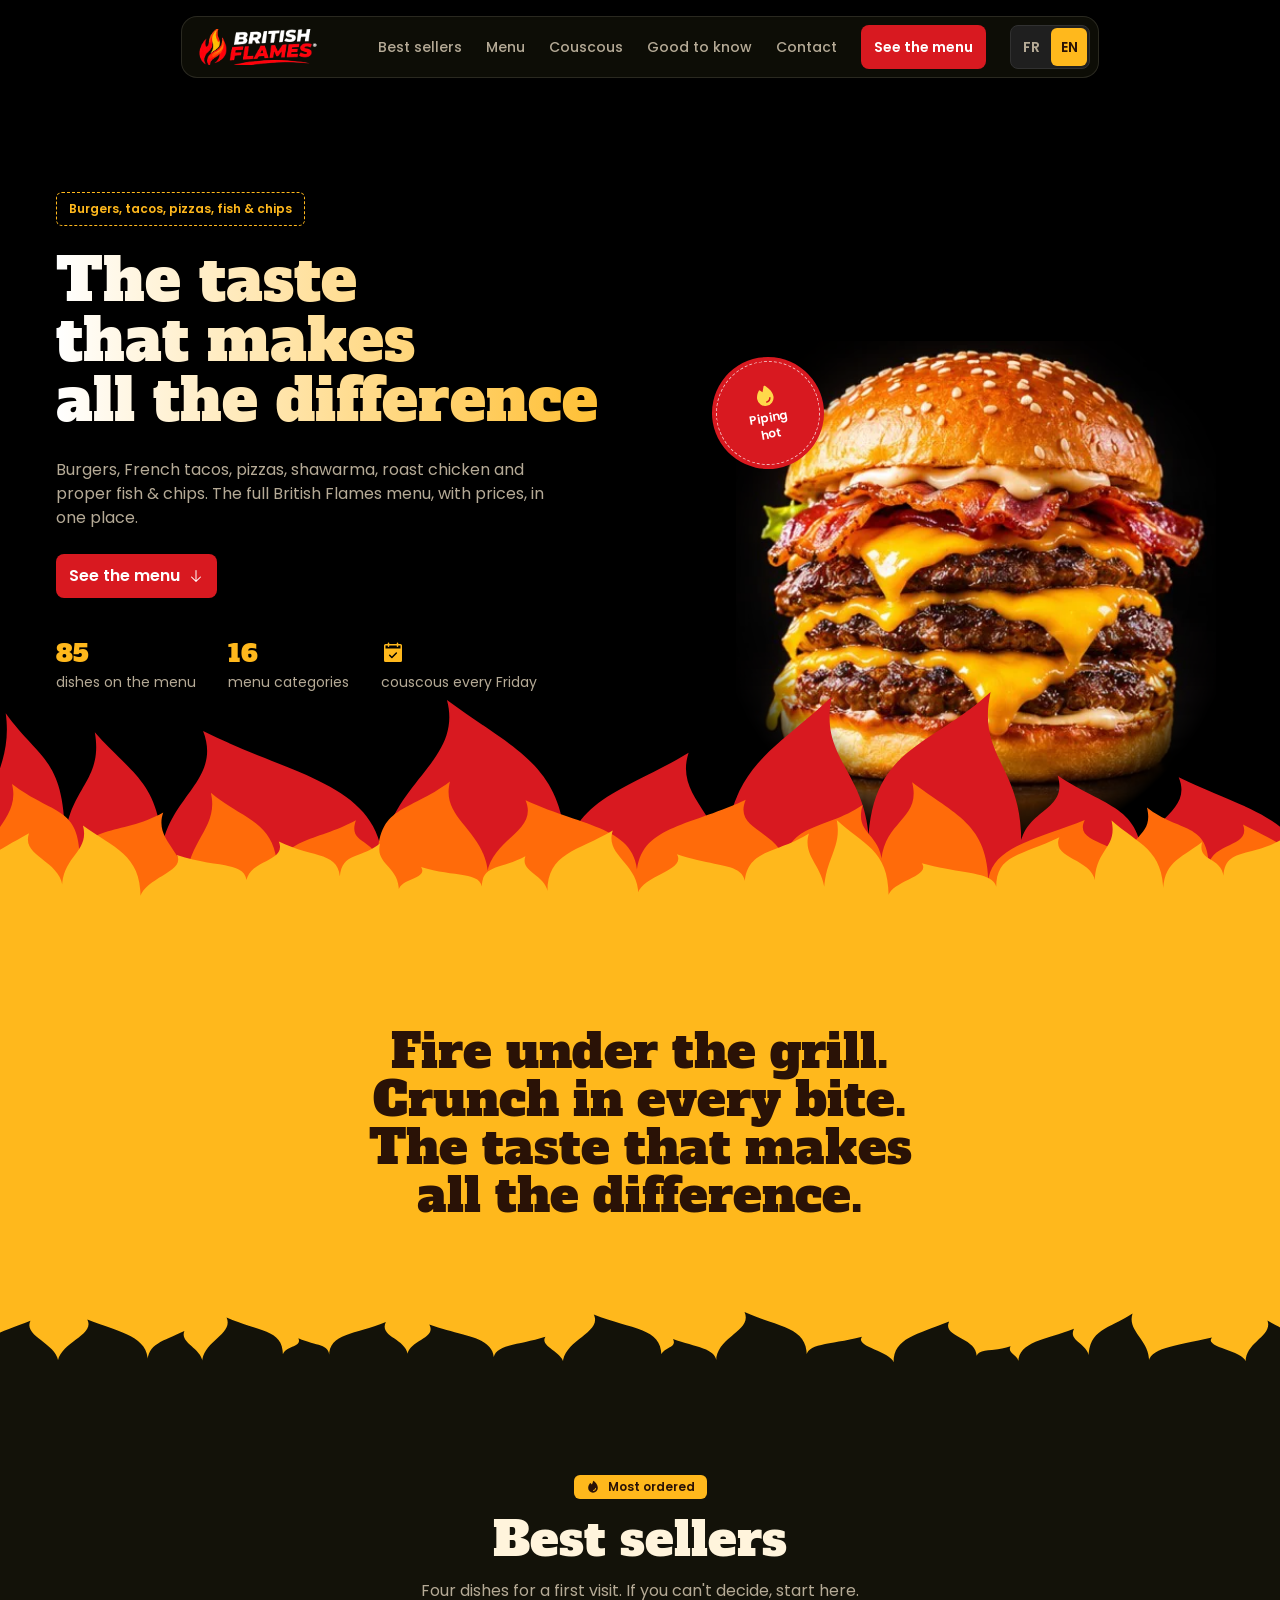
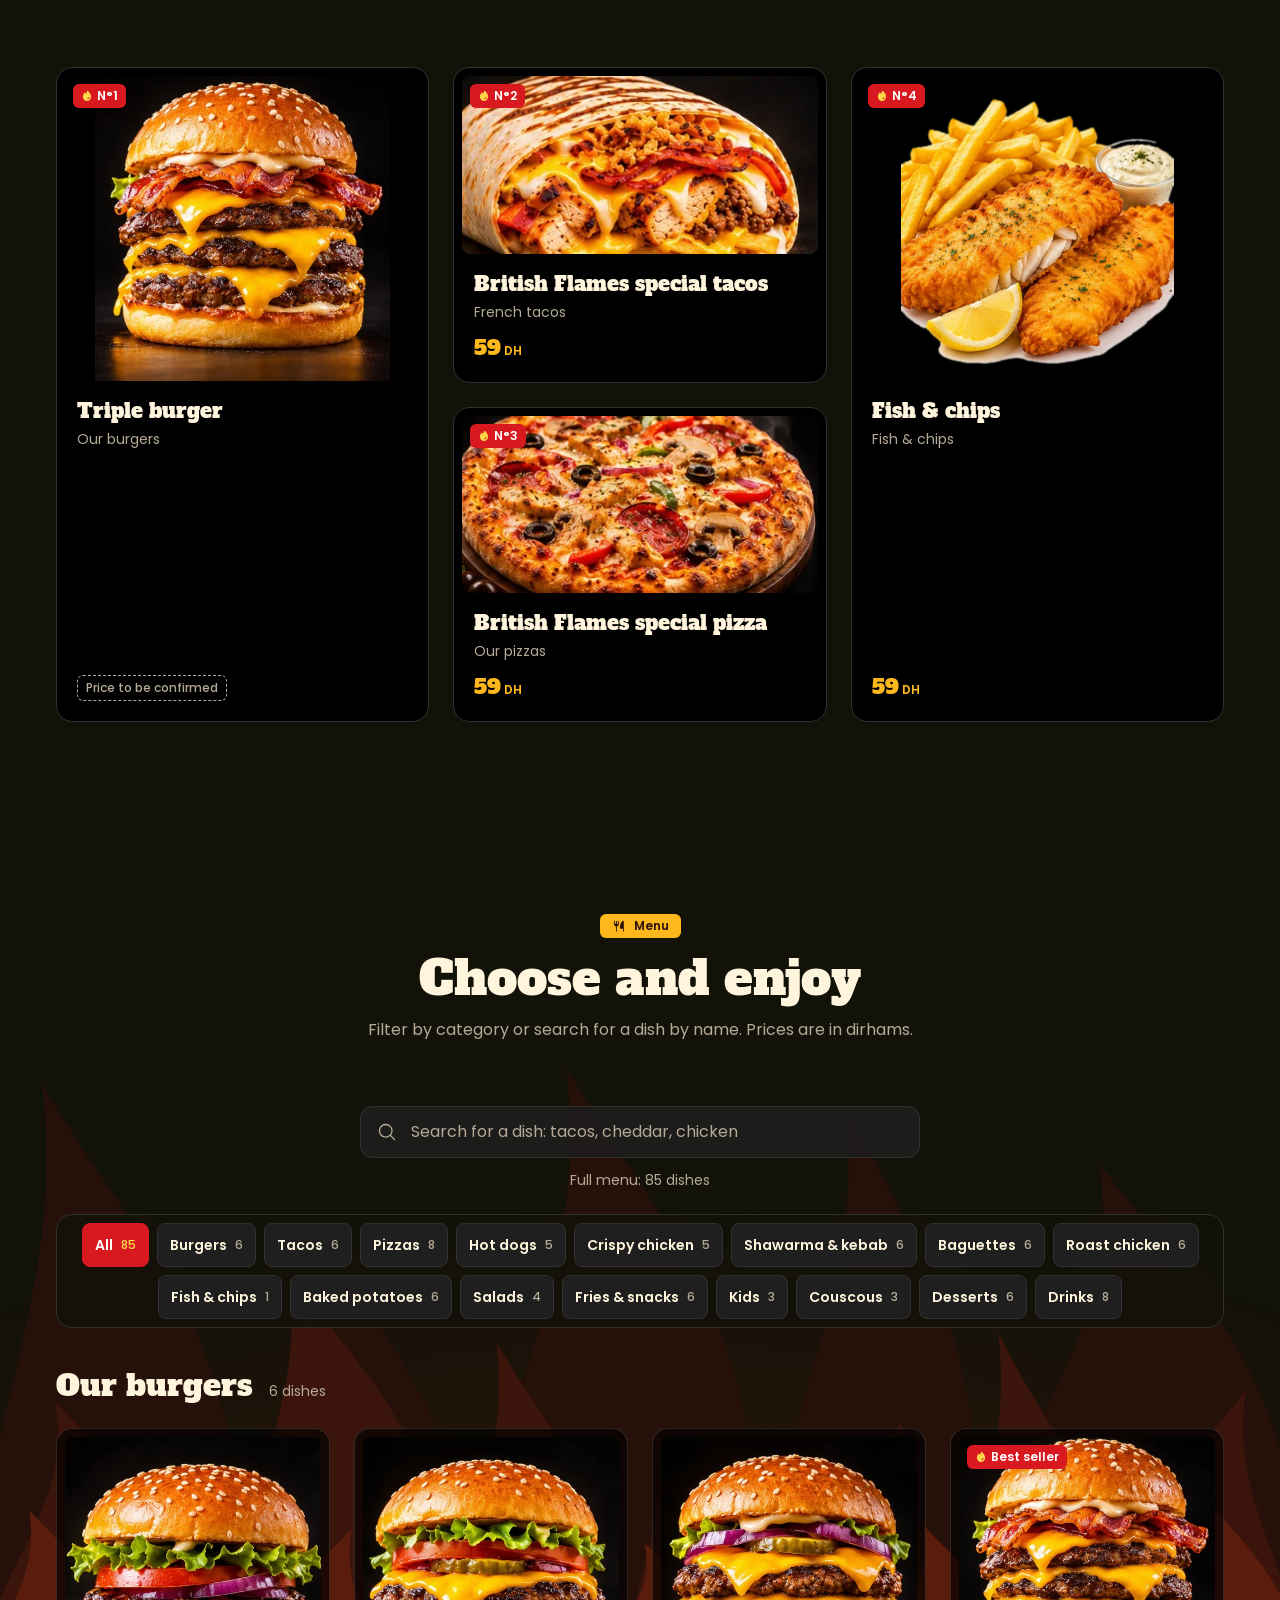
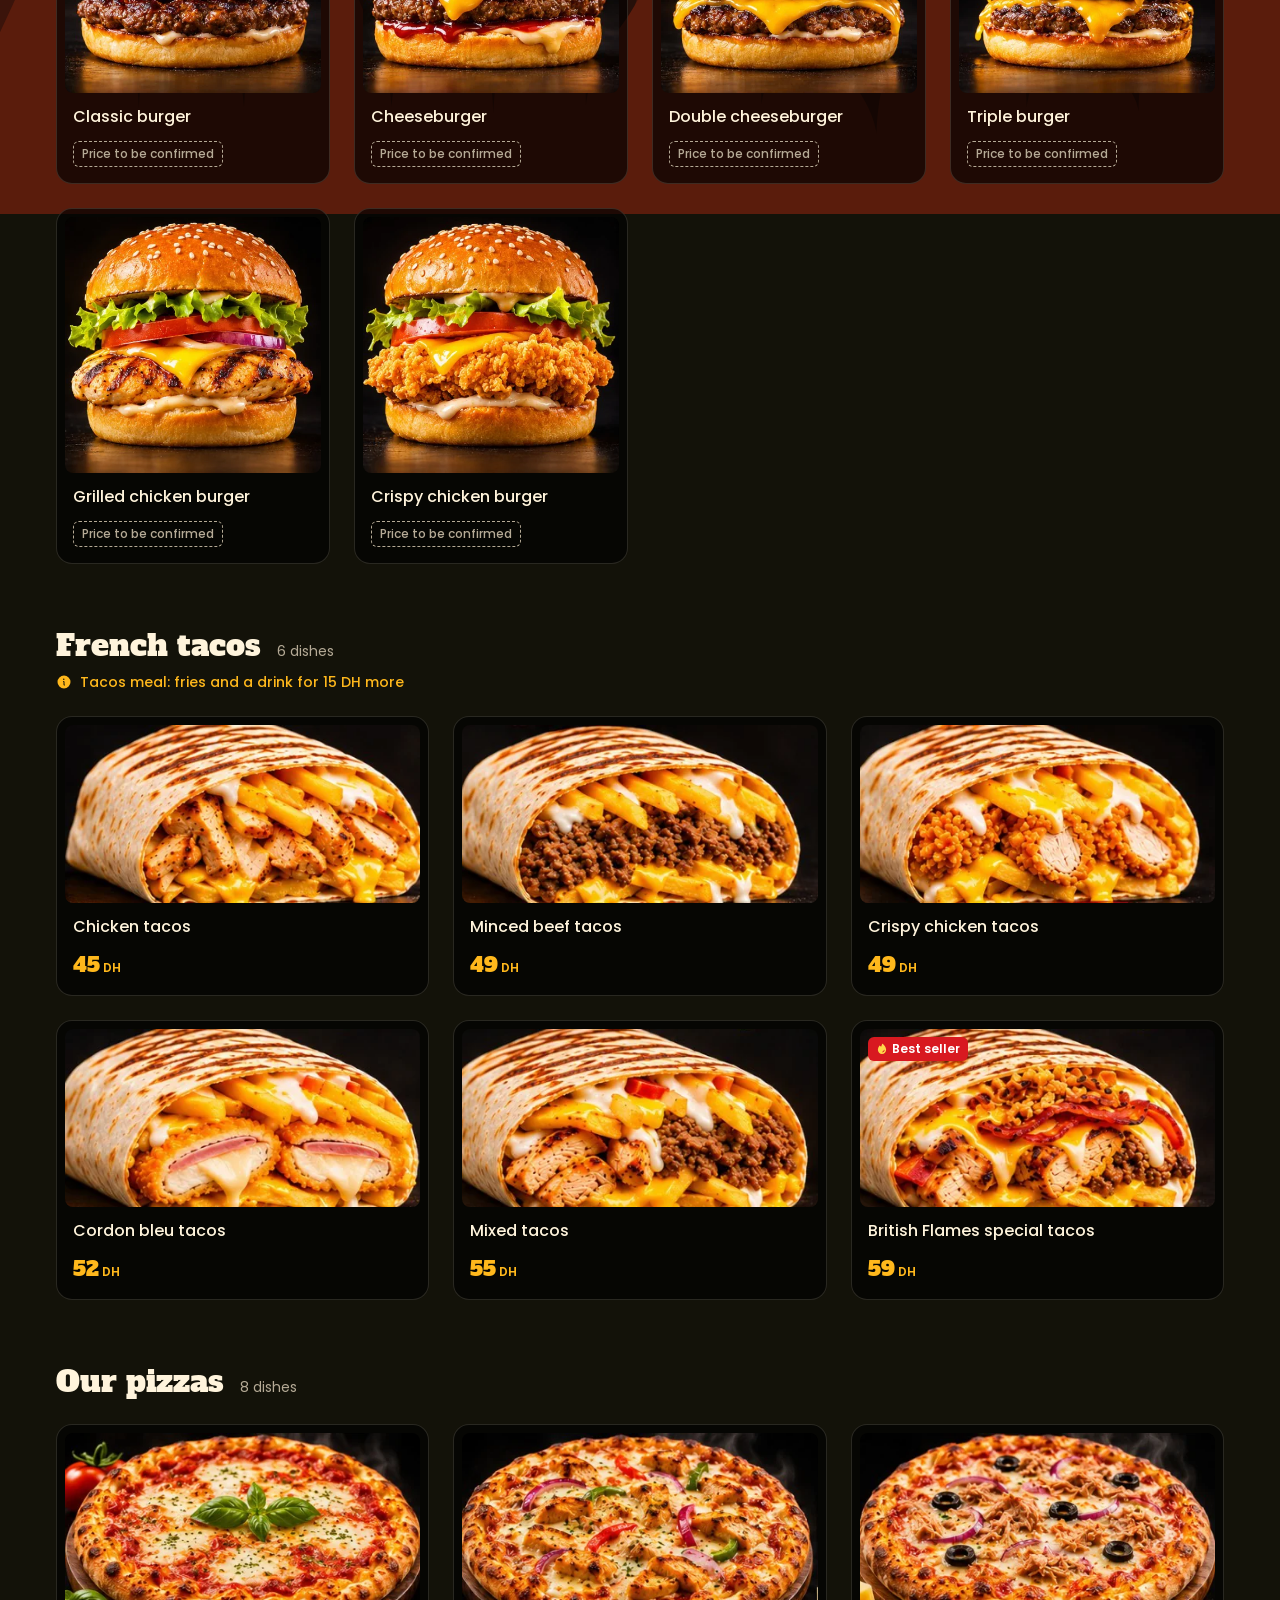
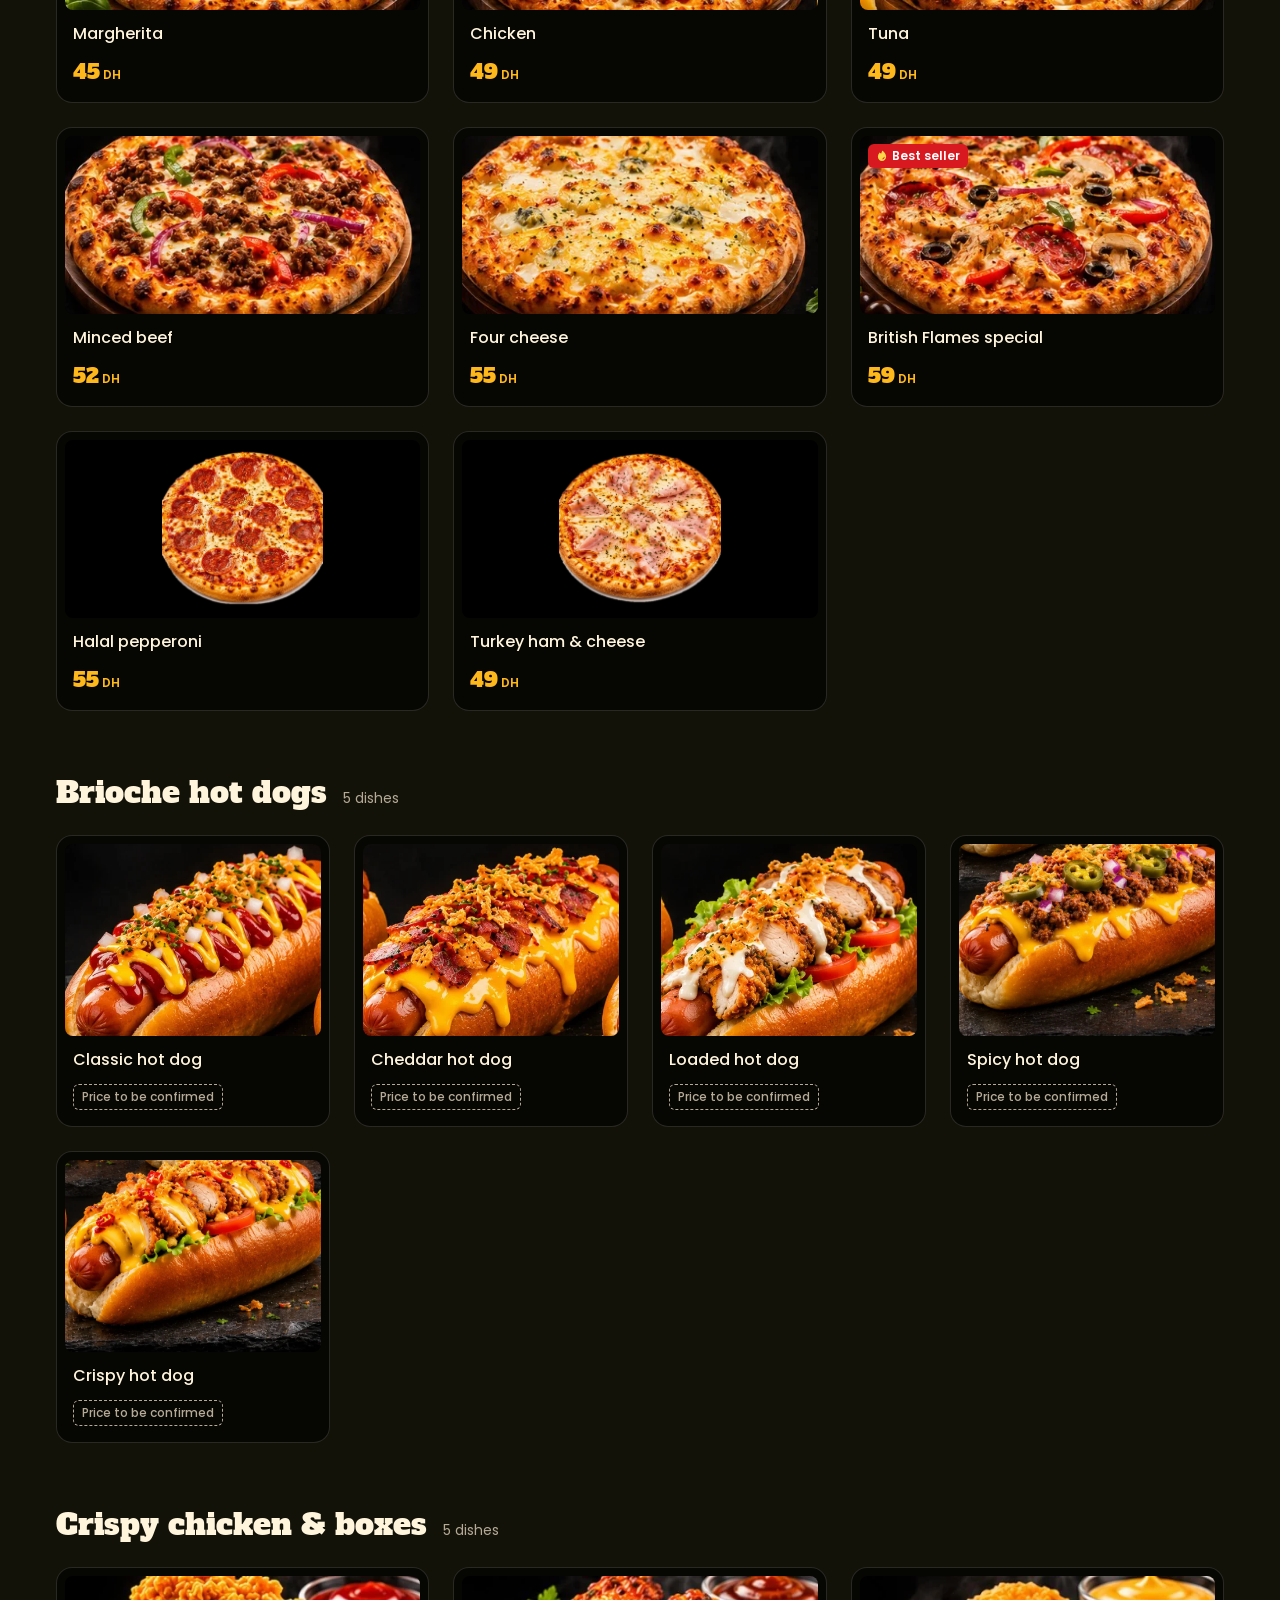
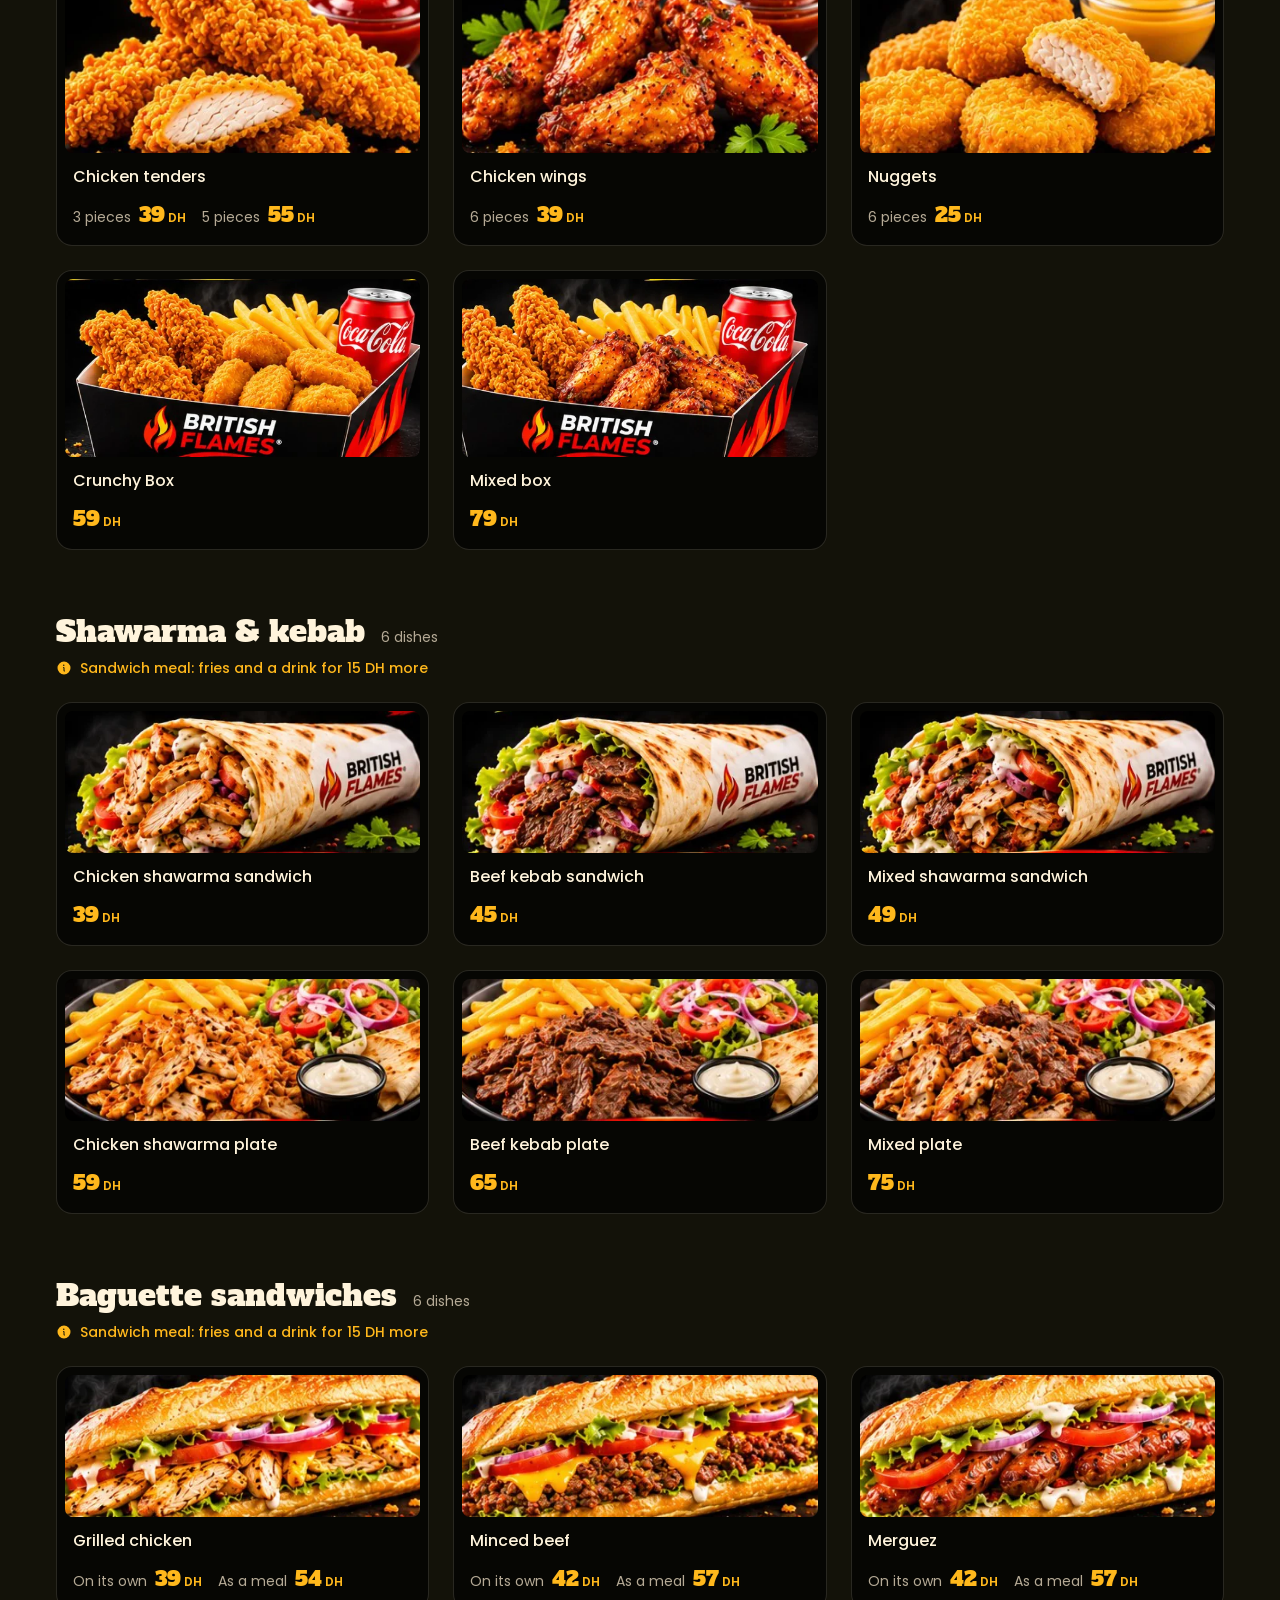
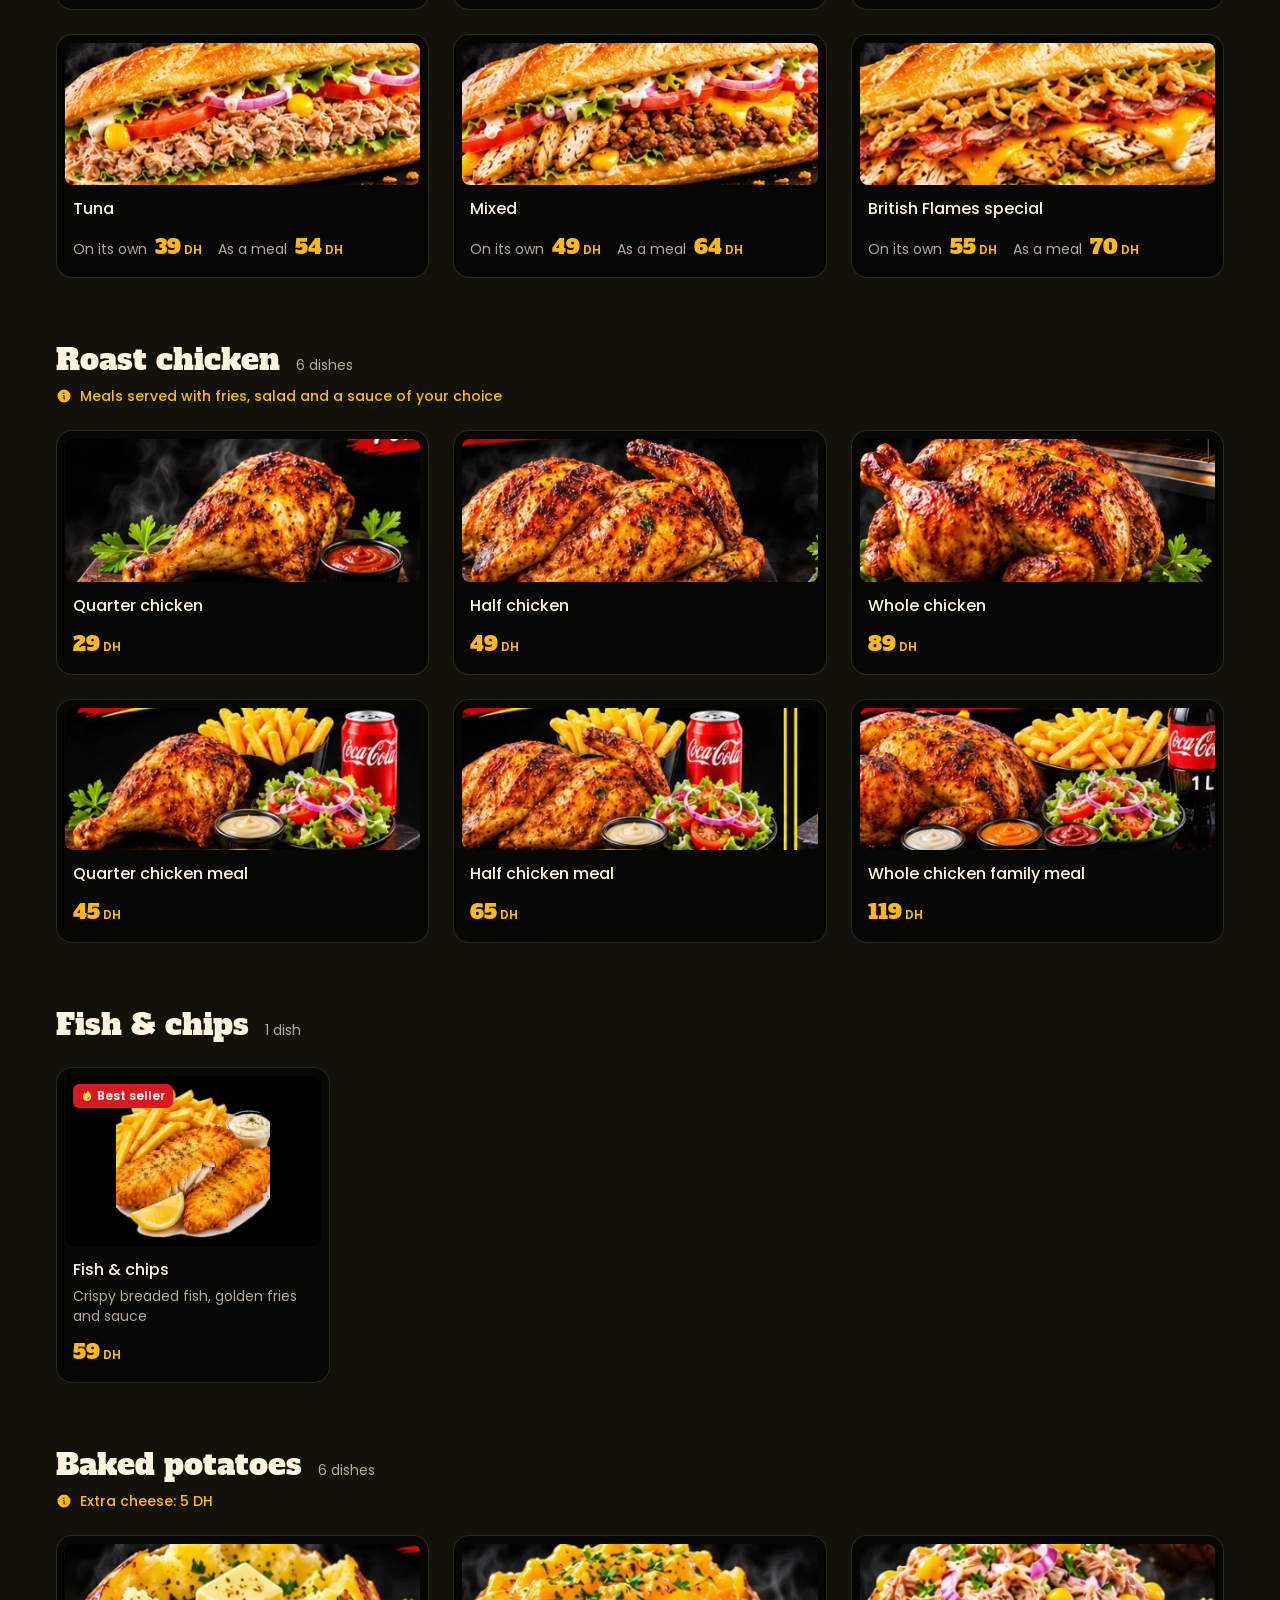
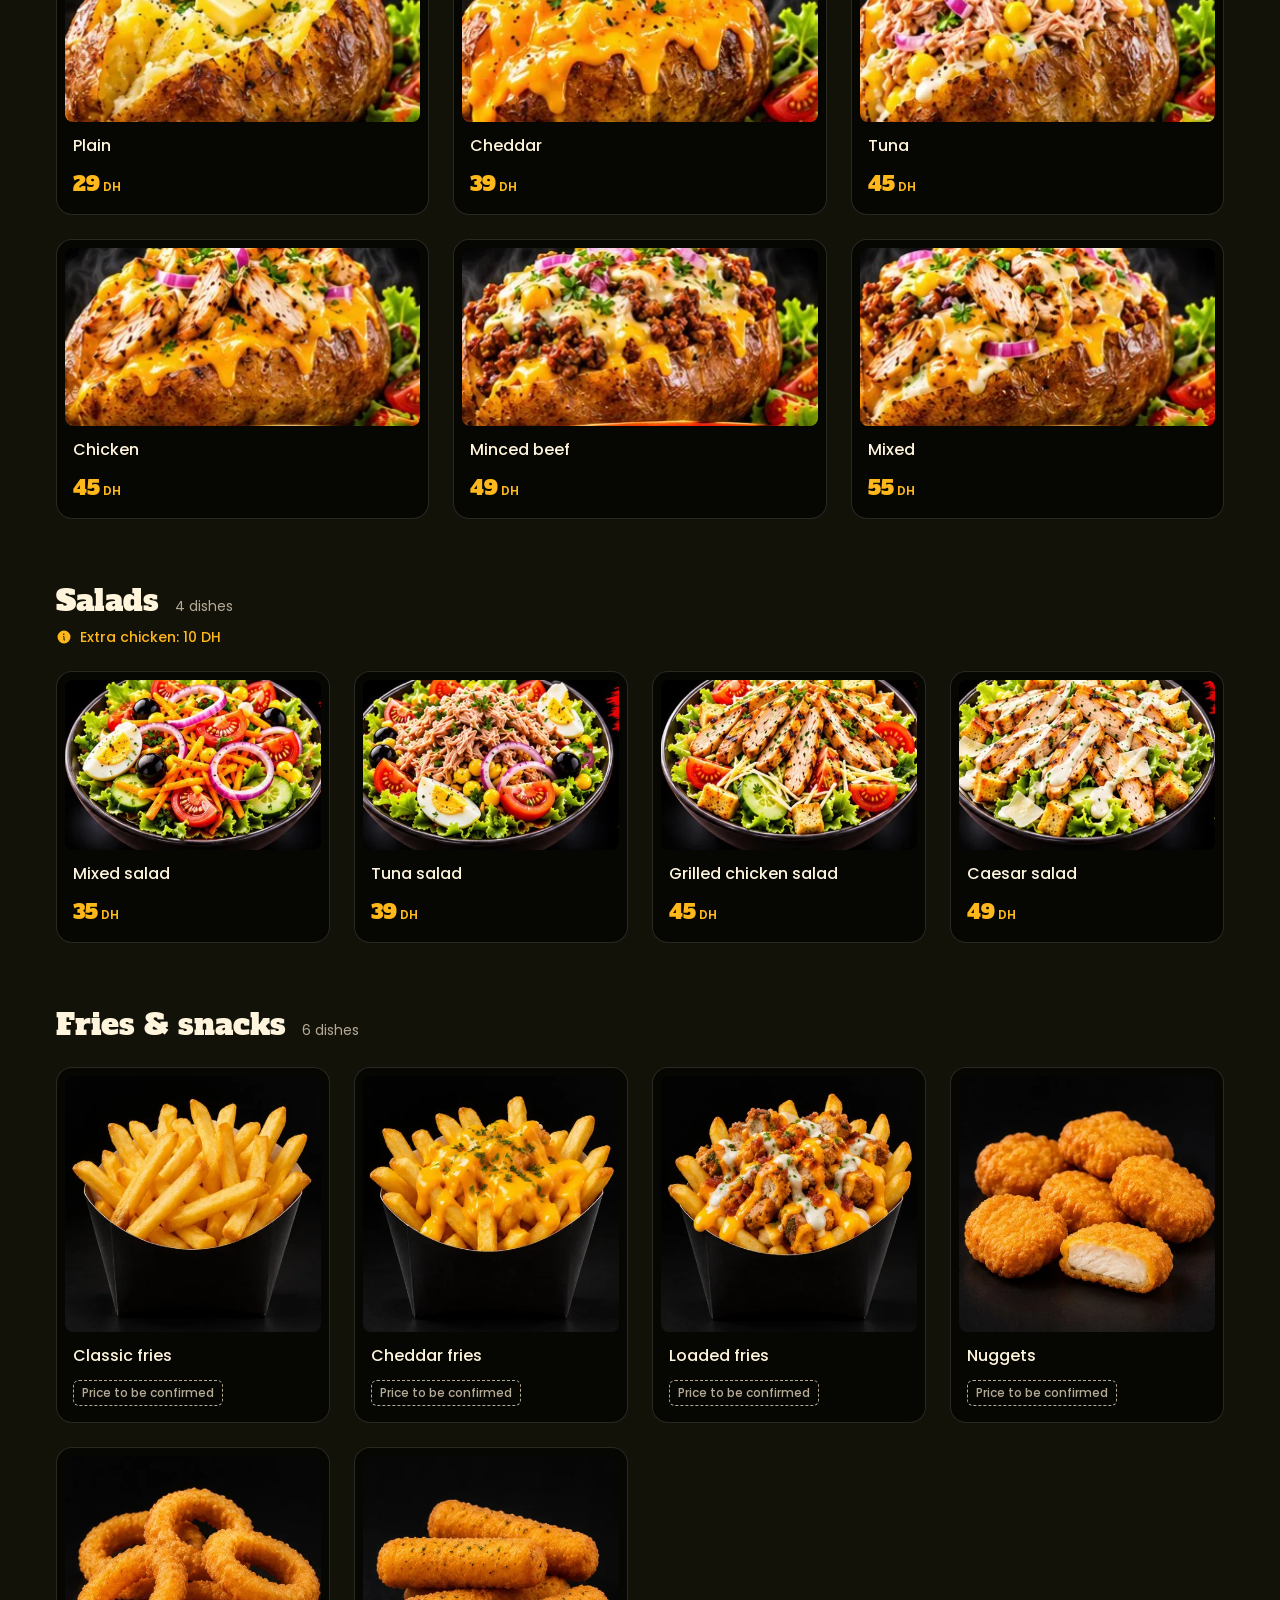
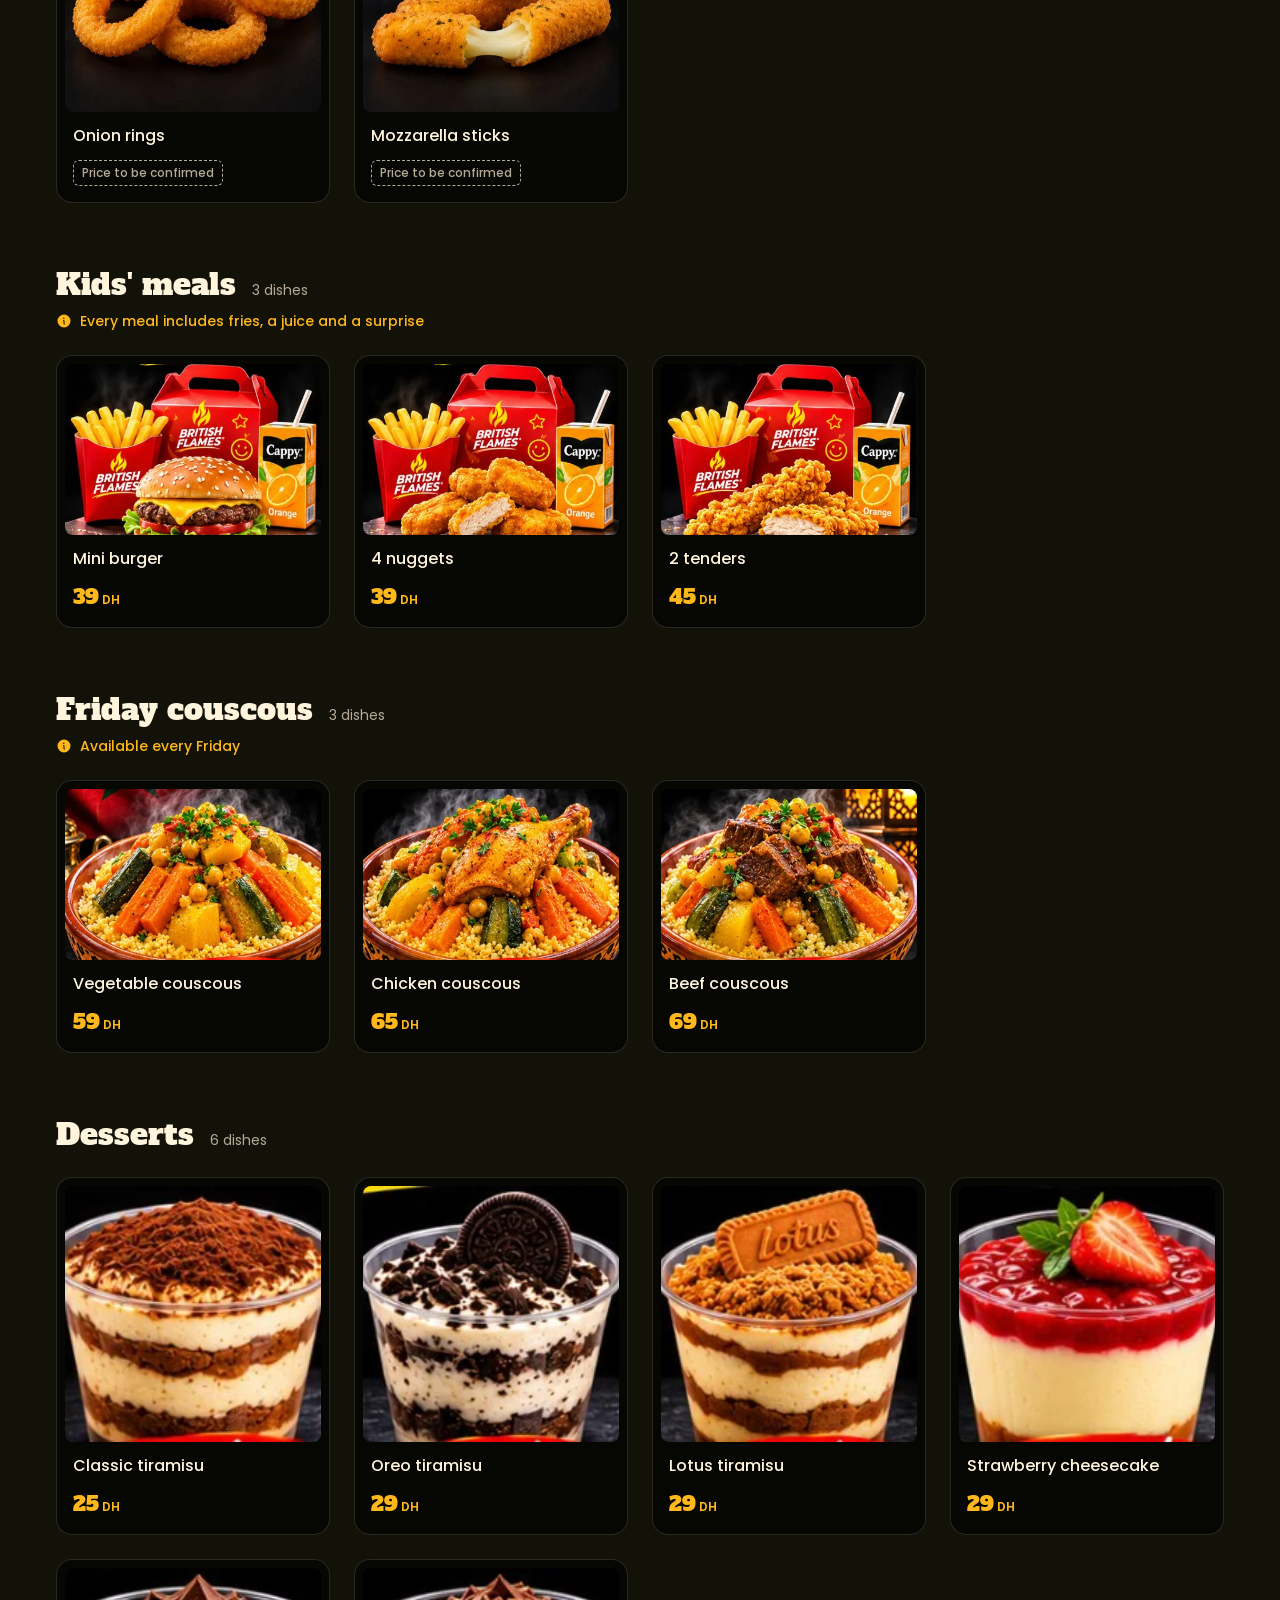
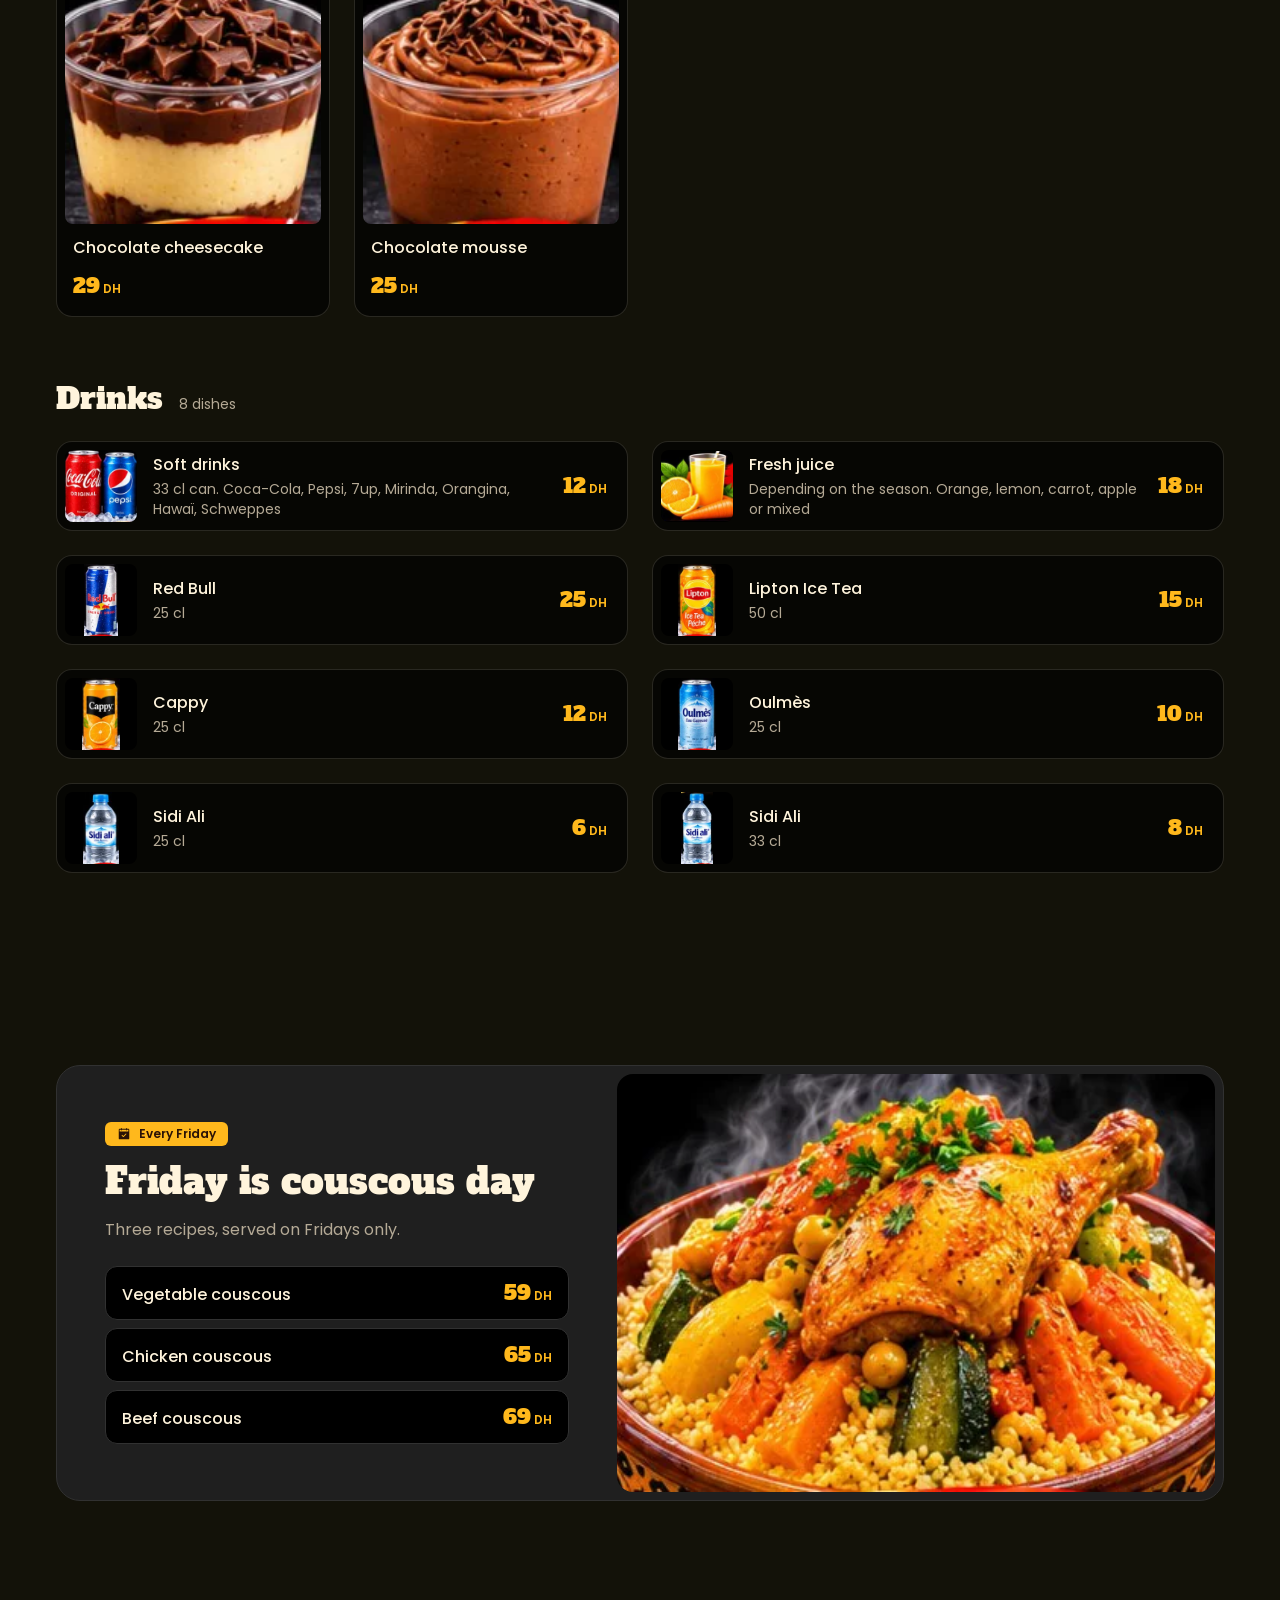
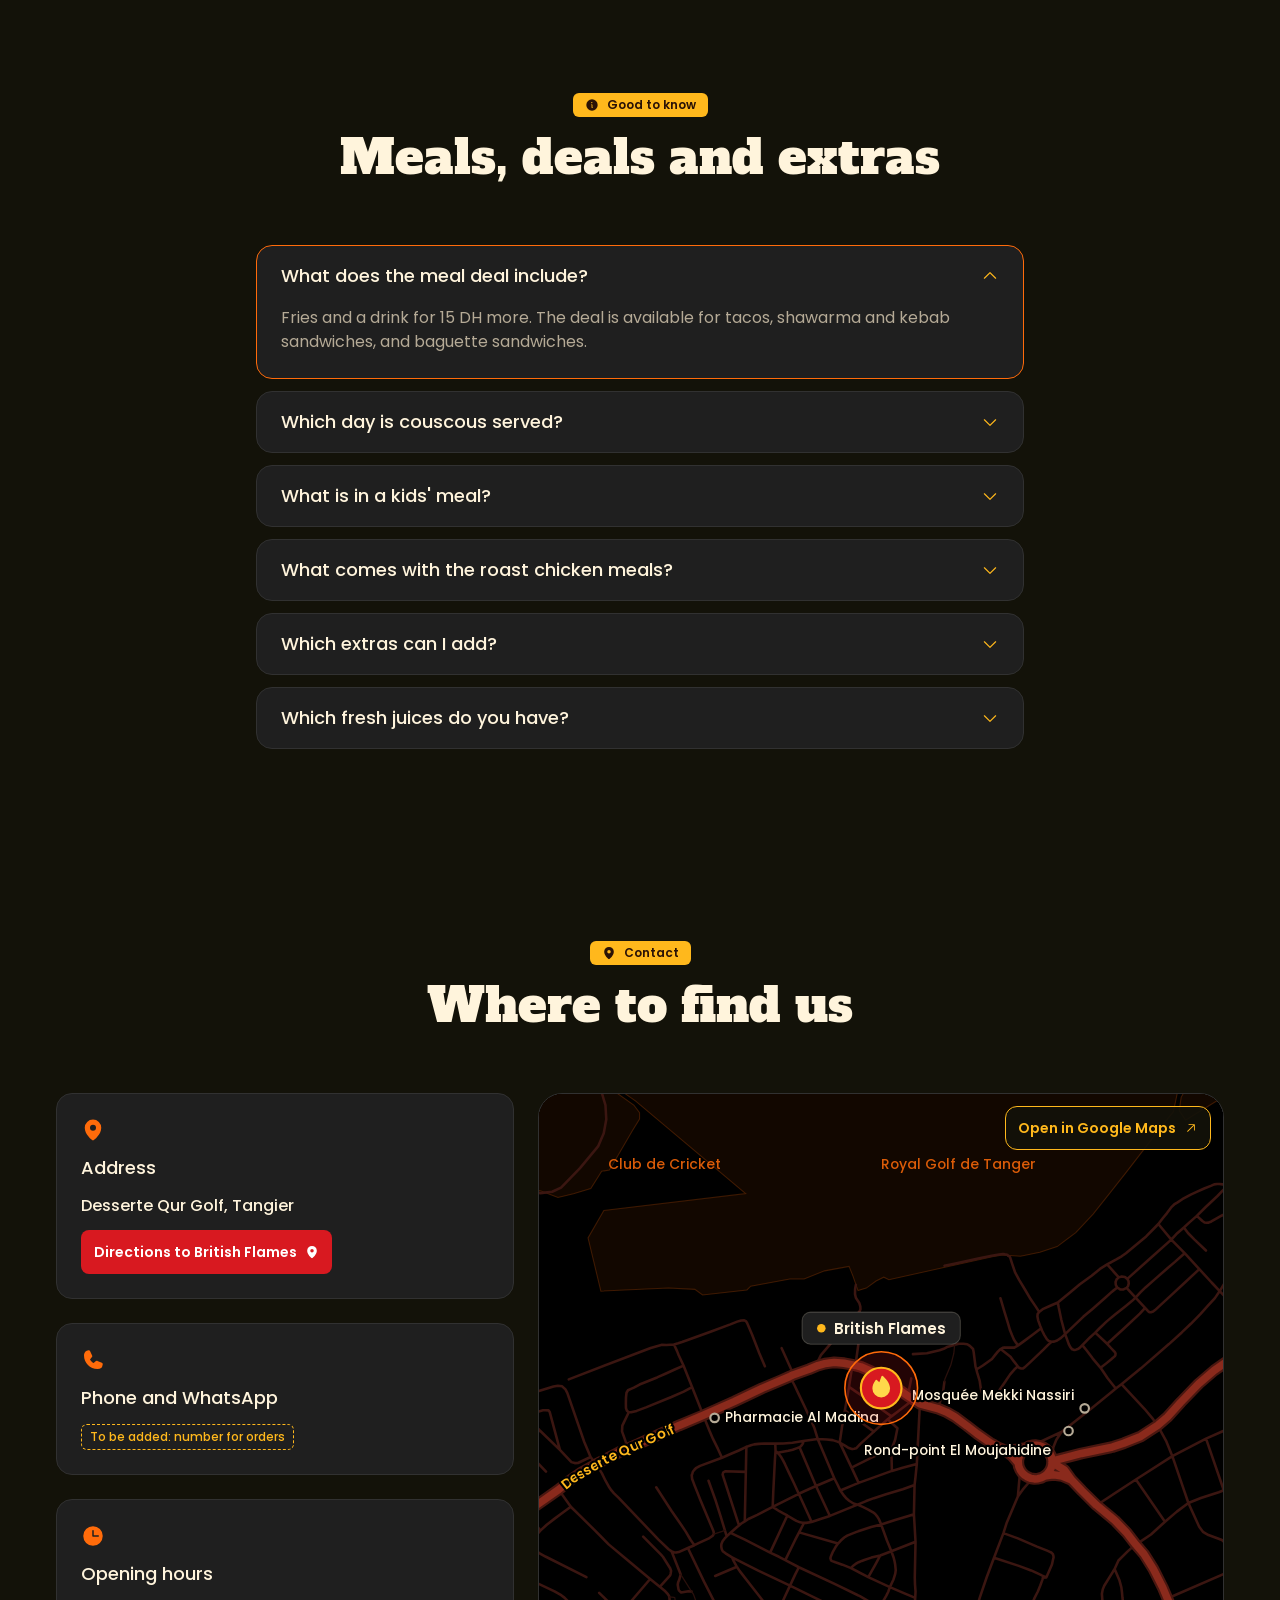
==== commit 4aee5bb0: "Fond de la carte : feu de cheminée sur tout l'écran Remplace la bande de flammes en bas de l'écran, " ====
--- a/index.html
+++ b/index.html
@@ -115,13 +115,15 @@
 
     <!-- Menu -->
     <section class="section section-menu" id="menu">
-      <!-- Feu d'ambiance derrière la carte : braises lentes et flammes sombres en bas de l'écran -->
+      <!-- Fond de la carte : un feu de cheminée qui occupe tout l'écran derrière les plats -->
       <div class="menu-fx" aria-hidden="true">
+        <div class="menu-glow"></div>
+        <div class="flames menu-flames">
+          <svg class="flame f-hearth-3" data-flame data-n="5" data-min="230" data-max="370" data-base="30" data-seed="63" data-h="400" preserveAspectRatio="none"></svg>
+          <svg class="flame f-hearth-2" data-flame data-n="7" data-min="140" data-max="260" data-base="30" data-seed="88" data-h="400" preserveAspectRatio="none"></svg>
+          <svg class="flame f-hearth-1" data-flame data-n="10" data-min="60" data-max="150" data-base="26" data-seed="17" data-h="400" preserveAspectRatio="none"></svg>
+        </div>
         <div class="embers" id="menuEmbers"></div>
-        <div class="flames menu-flames">
-          <svg class="flame f-deep" data-flame data-n="7" data-min="60" data-max="150" data-base="24" data-seed="63" data-h="190" preserveAspectRatio="none"></svg>
-          <svg class="flame f-glow" data-flame data-n="11" data-min="30" data-max="90" data-base="18" data-seed="88" data-h="190" preserveAspectRatio="none"></svg>
-        </div>
       </div>
       <div class="container">
         <header class="section-head reveal">
--- a/css/styles.css
+++ b/css/styles.css
@@ -1055,9 +1055,10 @@
   .nav-bar { padding-left: var(--s-100); }
 }
 
-/* ---------- Feu d'ambiance derrière la carte ---------- */
-/* Une couche de la hauteur de l'écran reste en place pendant qu'on fait défiler la carte.
-   Ton sur ton : elle se devine entre les cartes sans gêner la lecture. */
+/* ---------- Fond de la carte : feu de cheminée ---------- */
+/* Une couche de la hauteur de l'écran reste en place pendant qu'on fait défiler la carte :
+   lueur chaude qui respire, grandes flammes sombres sur toute la largeur, braises lentes.
+   Les cartes sont légèrement translucides pour laisser passer la chaleur sans gêner la lecture. */
 .section-menu { --fx-h: 100vh; }
 @supports (height: 100svh) {
   .section-menu { --fx-h: 100svh; }
@@ -1068,11 +1069,34 @@
   overflow: hidden; pointer-events: none;
 }
 .section-menu > .container { position: relative; z-index: 1; }
-.menu-fx .embers { opacity: 0.5; }
+.menu-glow {
+  position: absolute; inset: 0;
+  background:
+    radial-gradient(ellipse 70% 55% at 50% 105%, rgba(255, 107, 10, 0.34), transparent 70%),
+    radial-gradient(ellipse 45% 50% at 8% 100%, rgba(216, 25, 32, 0.30), transparent 70%),
+    radial-gradient(ellipse 45% 50% at 92% 100%, rgba(216, 25, 32, 0.30), transparent 70%),
+    radial-gradient(ellipse 120% 90% at 50% 100%, rgba(120, 30, 10, 0.34), transparent 75%);
+  animation: hearth 7s var(--ease-loop) infinite alternate;
+}
+@keyframes hearth {
+  0% { opacity: 0.72; }
+  45% { opacity: 1; }
+  100% { opacity: 0.82; }
+}
+.menu-flames { height: 86%; }
+.f-hearth-3 { fill: #26100A; animation-duration: 6.4s; }
+.f-hearth-2 { fill: #3B140B; animation-duration: 5s; animation-delay: -1.8s; }
+.f-hearth-1 { fill: #5A1C0C; animation-duration: 3.9s; animation-delay: -0.9s; }
+.menu-fx .embers { opacity: 0.75; }
 .menu-fx .ember { bottom: var(--s-400); }
-.menu-flames { height: 120px; }
-.f-deep { fill: #220B06; animation-duration: 5.2s; }
-.f-glow { fill: #3A1208; animation-duration: 3.8s; animation-delay: -1.4s; }
-@media (min-width: 768px) {
-  .menu-flames { height: 190px; }
-}
+
+/* Cartes et barres de la carte : assez sombres pour lire, assez translucides pour sentir le feu */
+.section-menu .item { background: rgba(0, 0, 0, 0.66); border-color: rgba(255, 244, 220, 0.14); }
+.section-menu .item .card-media { background: var(--black); }
+.section-menu .search-field { background: rgba(31, 31, 31, 0.82); }
+@media (max-width: 767px) {
+  .menu-flames { height: 68%; }
+}
+@media (prefers-reduced-motion: reduce) {
+  .menu-glow { animation: none; }
+}
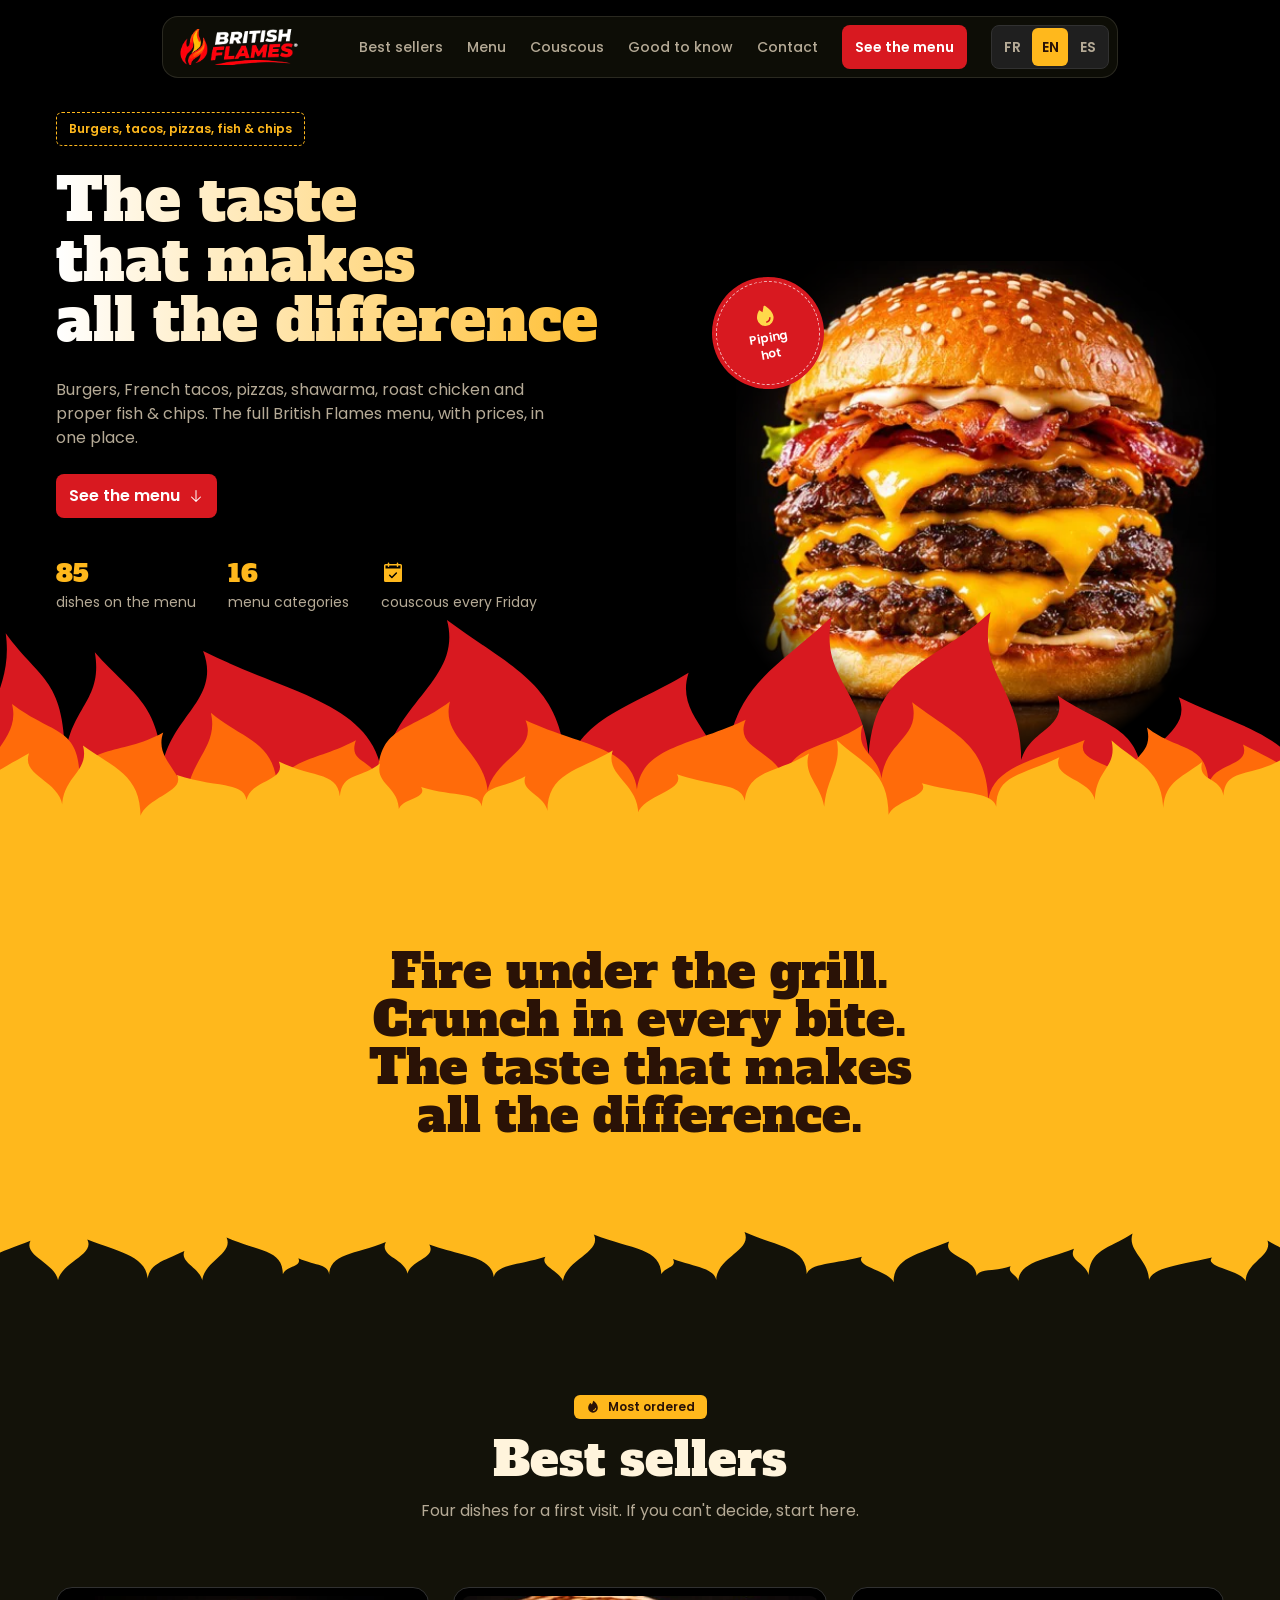
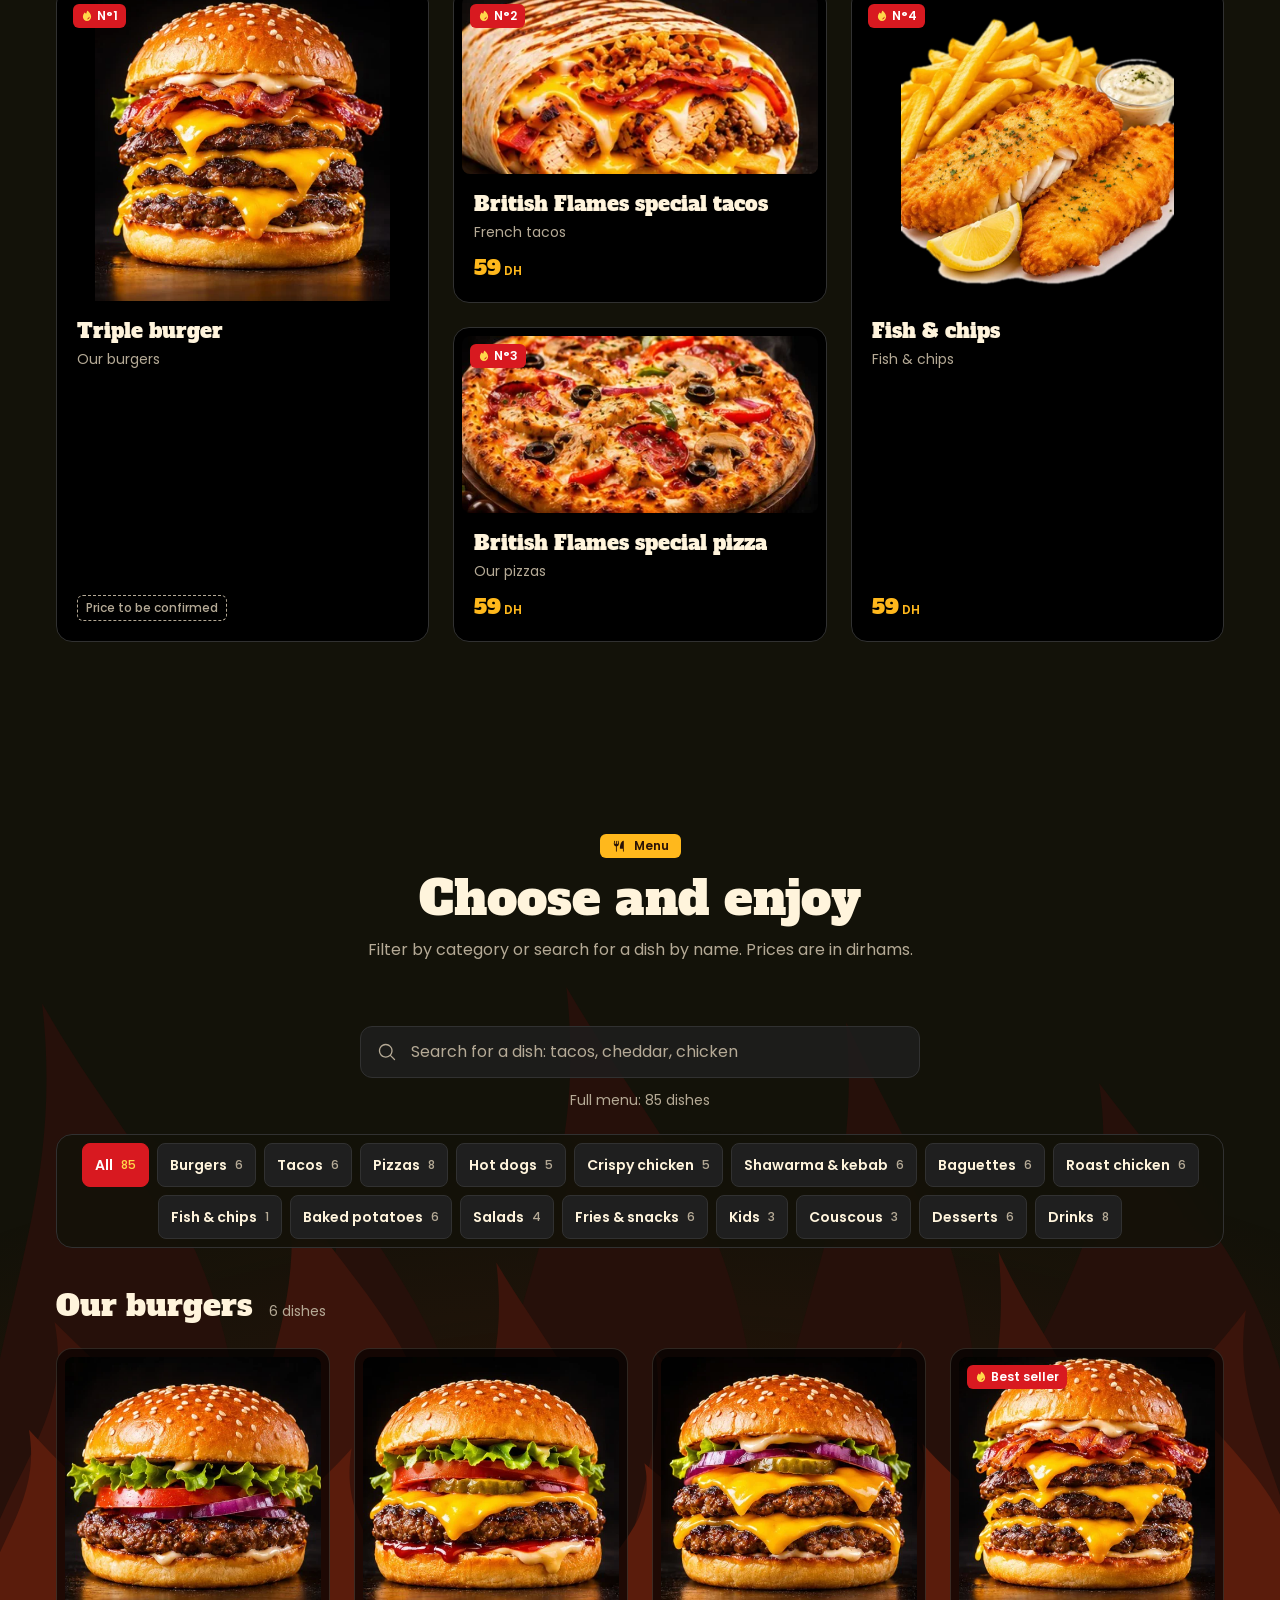
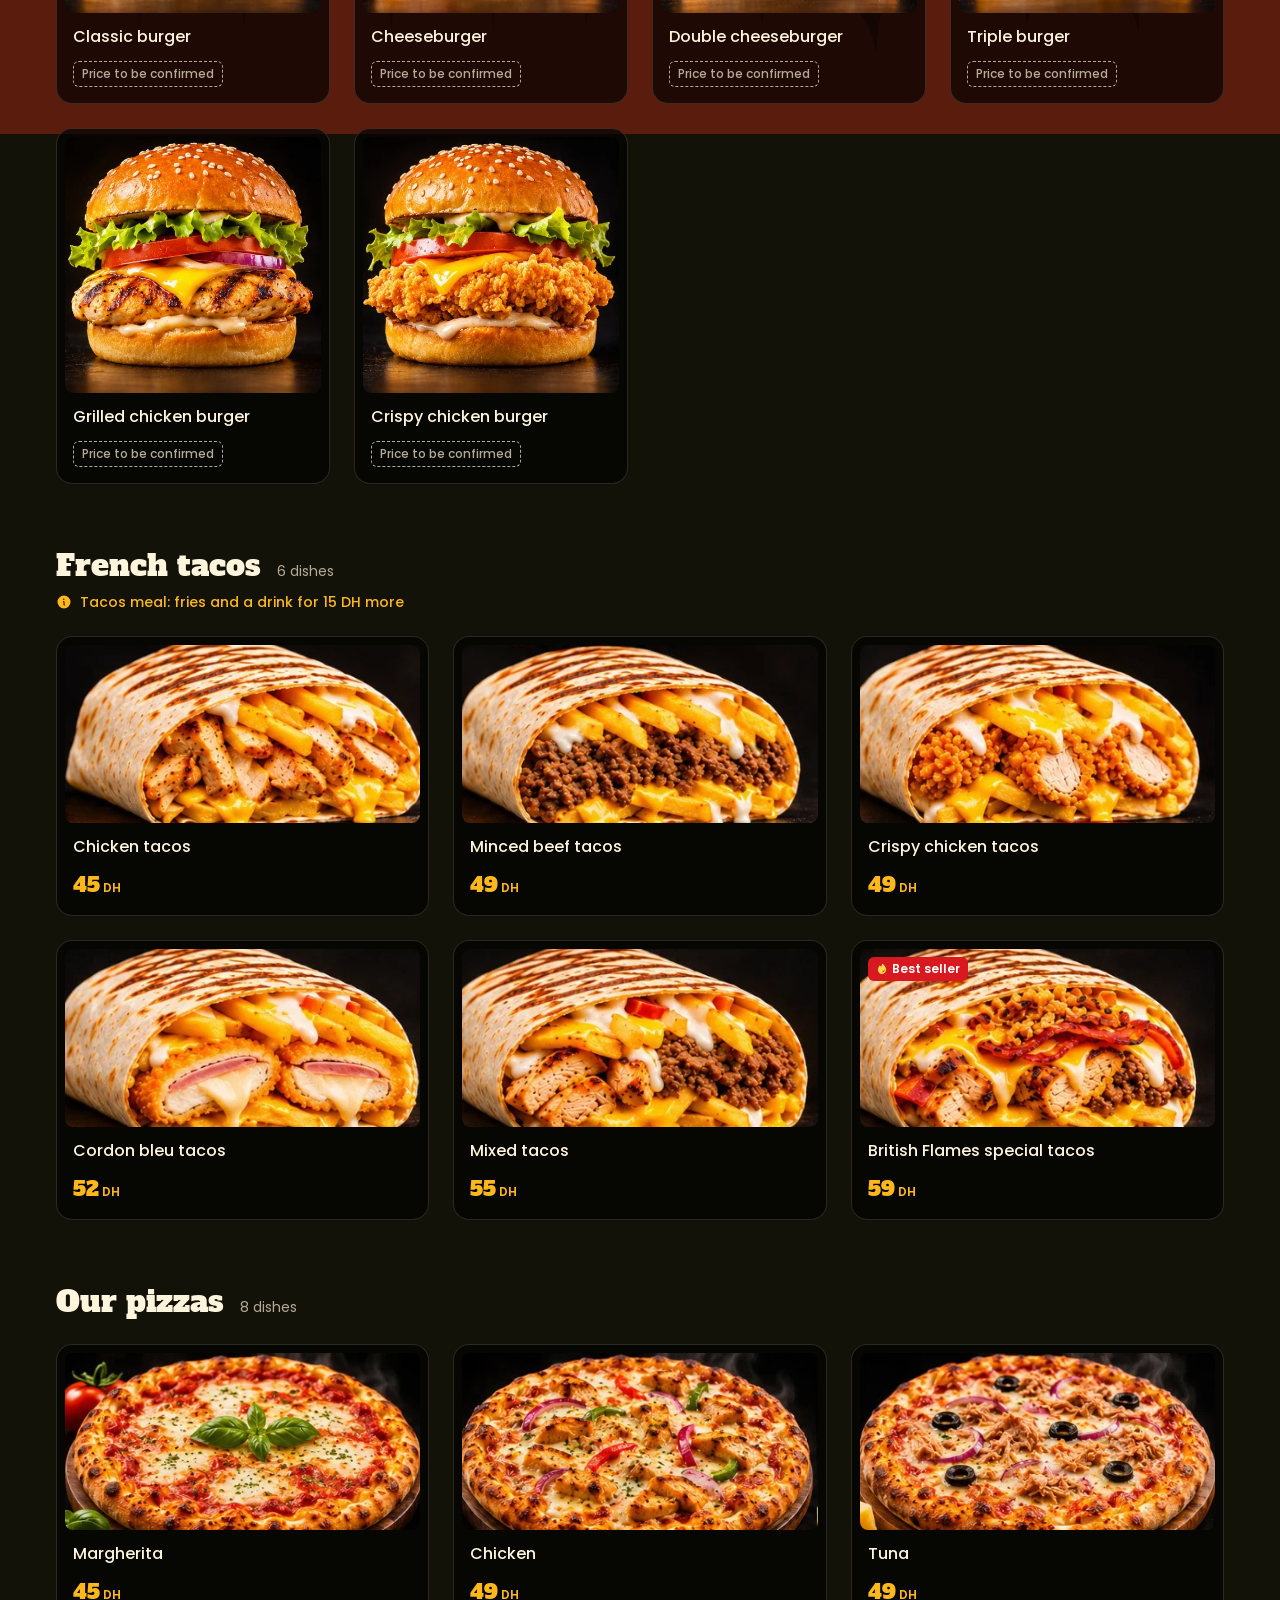
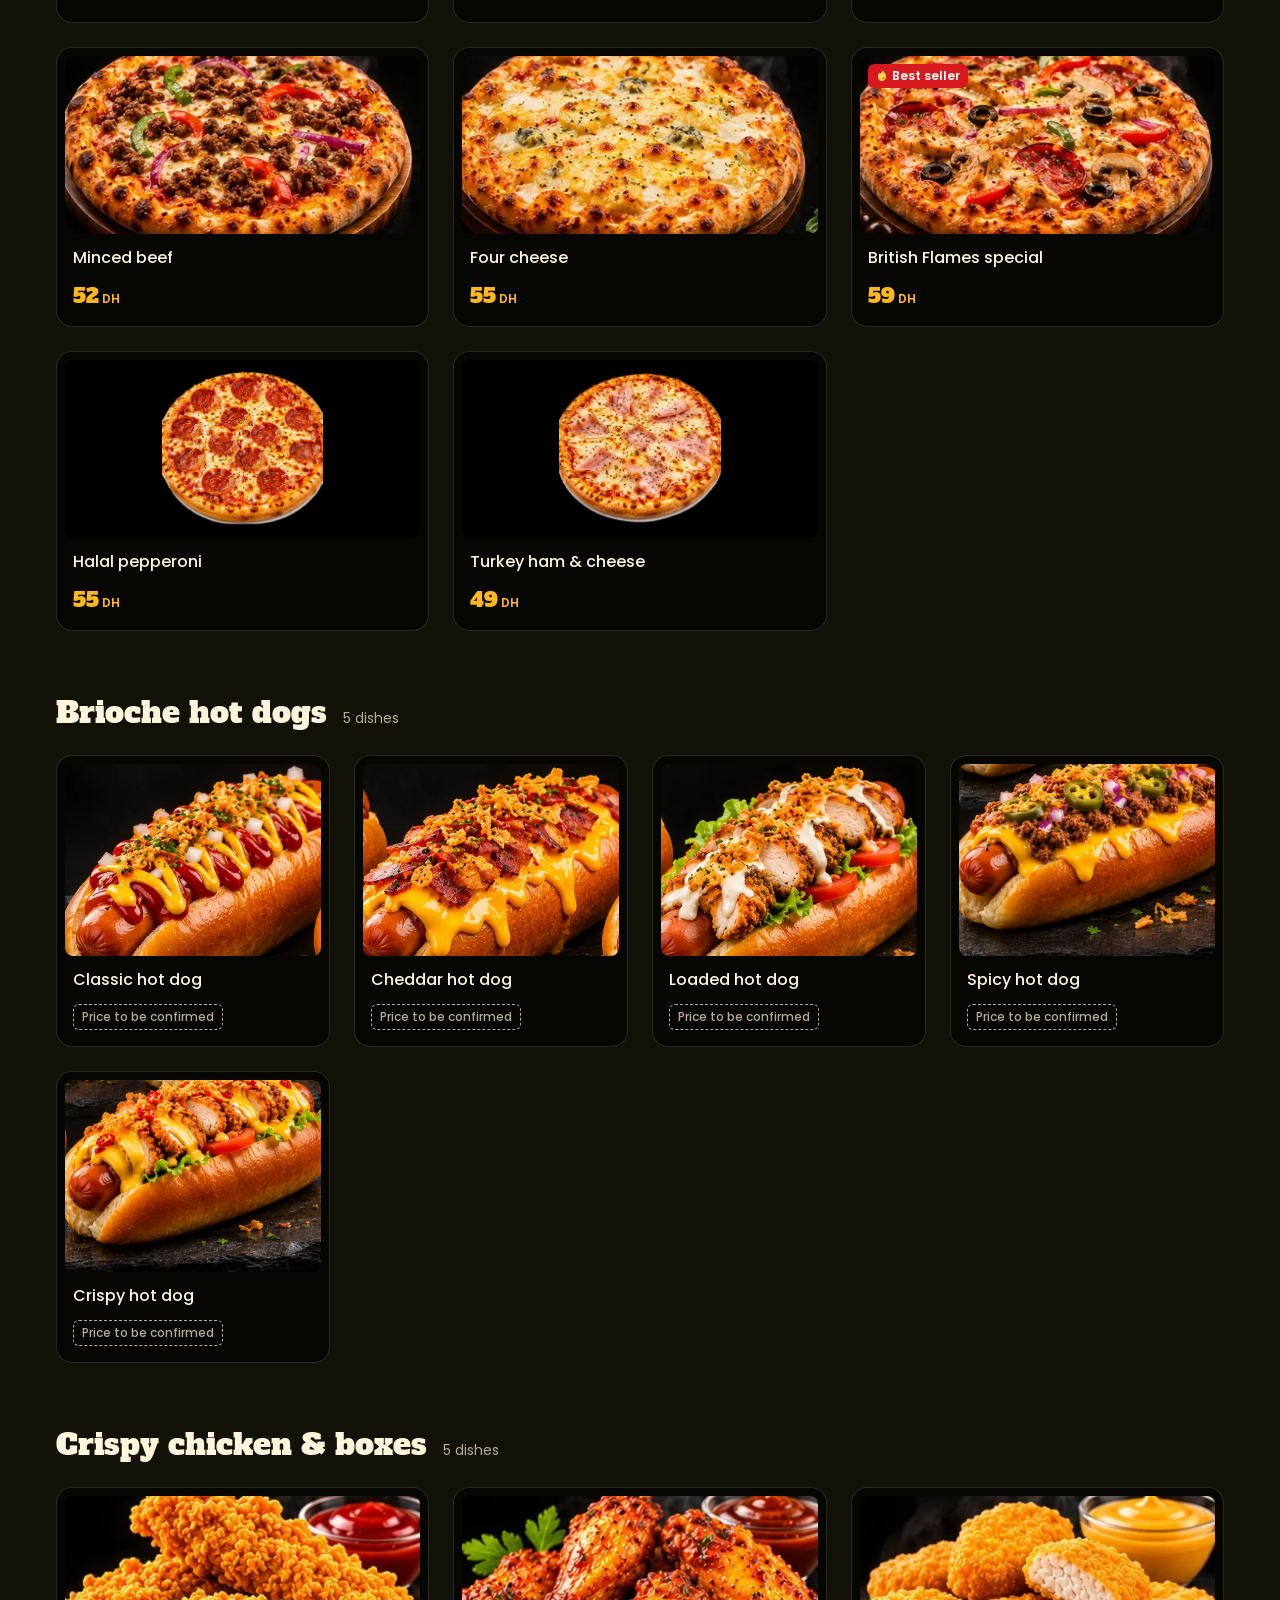
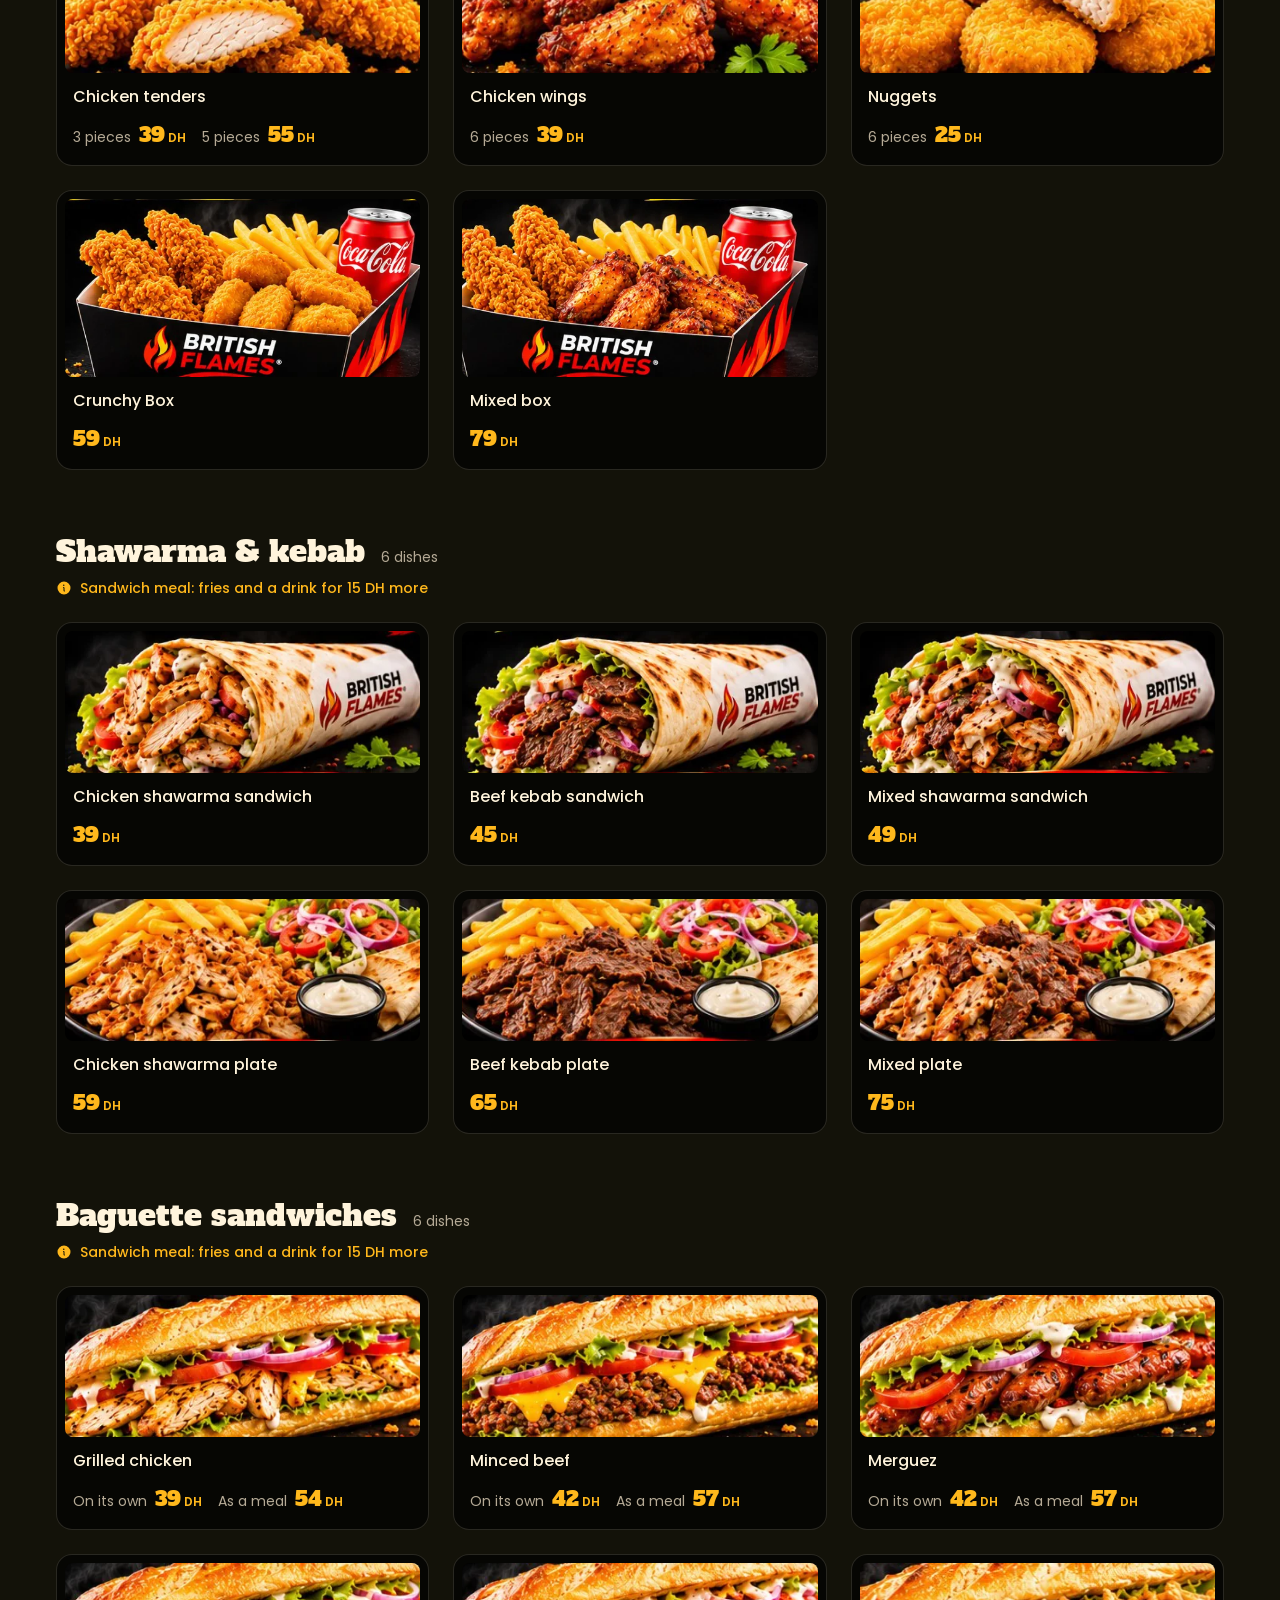
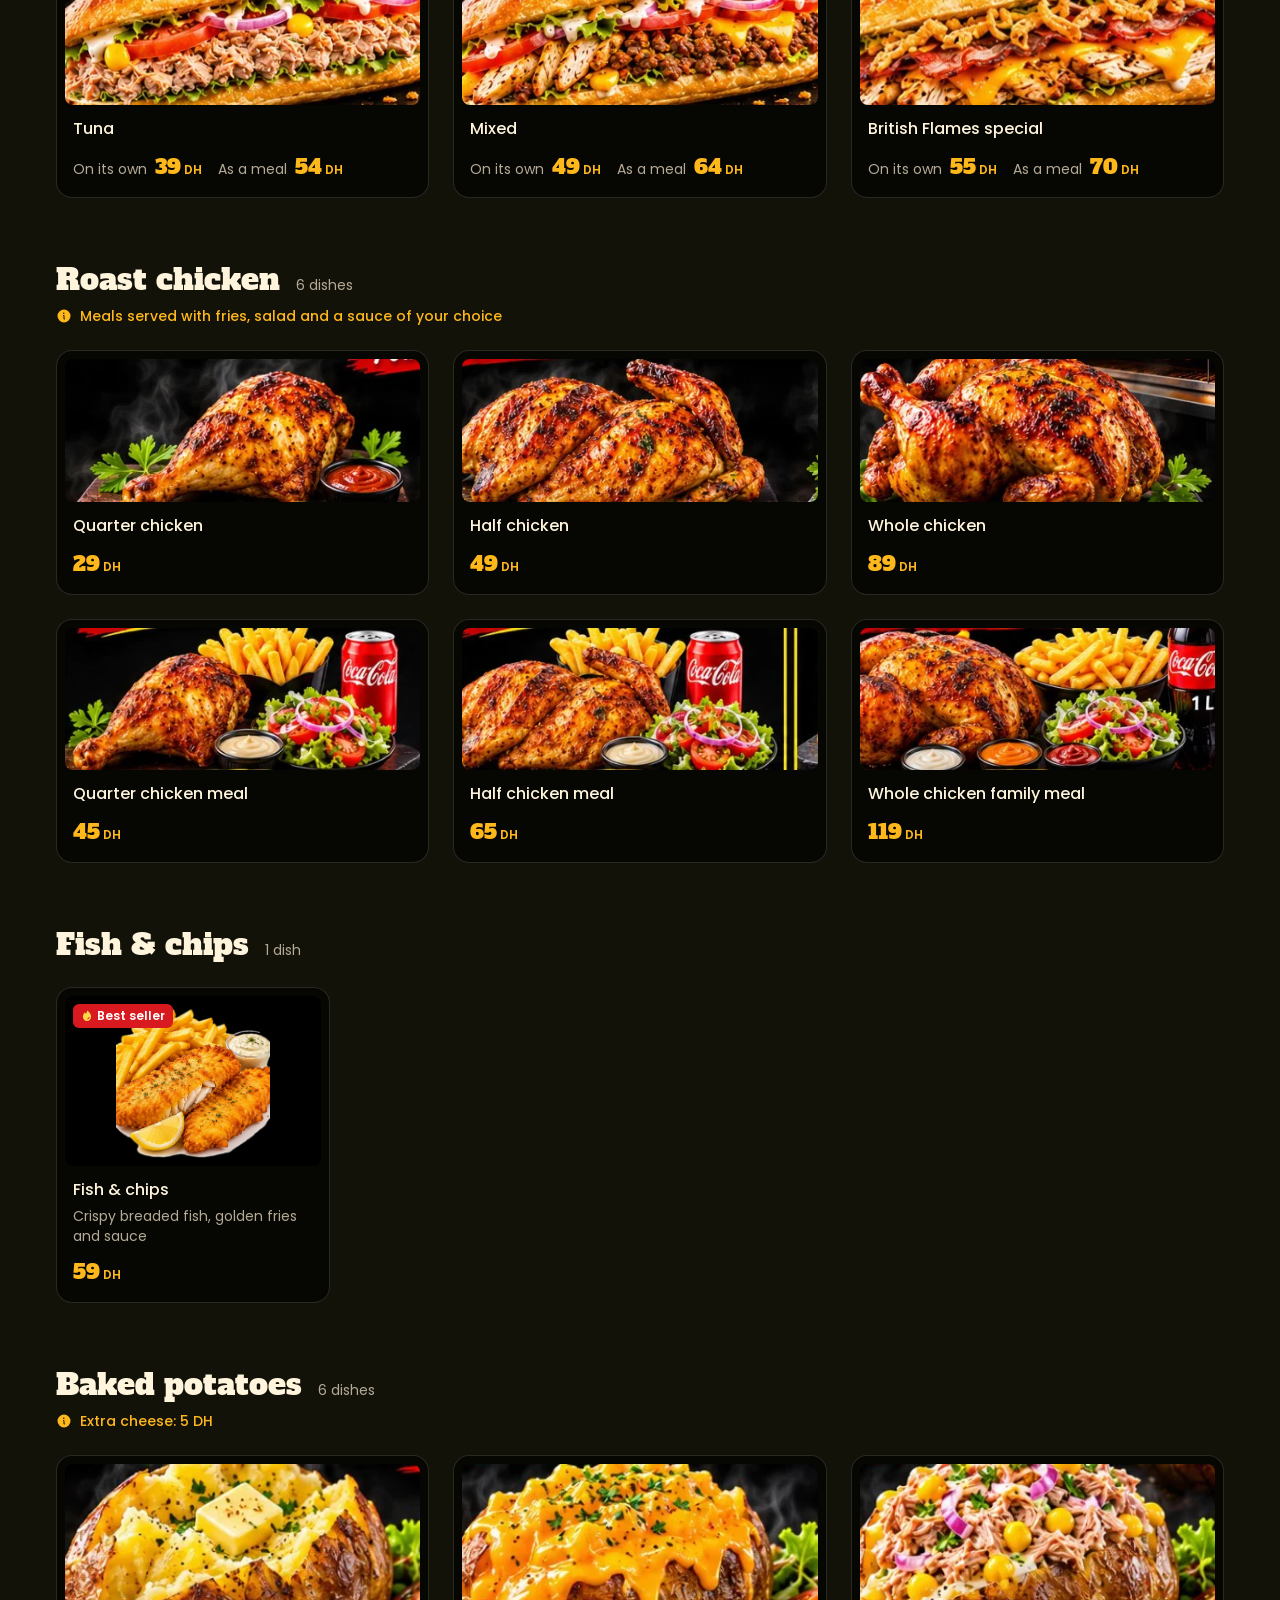
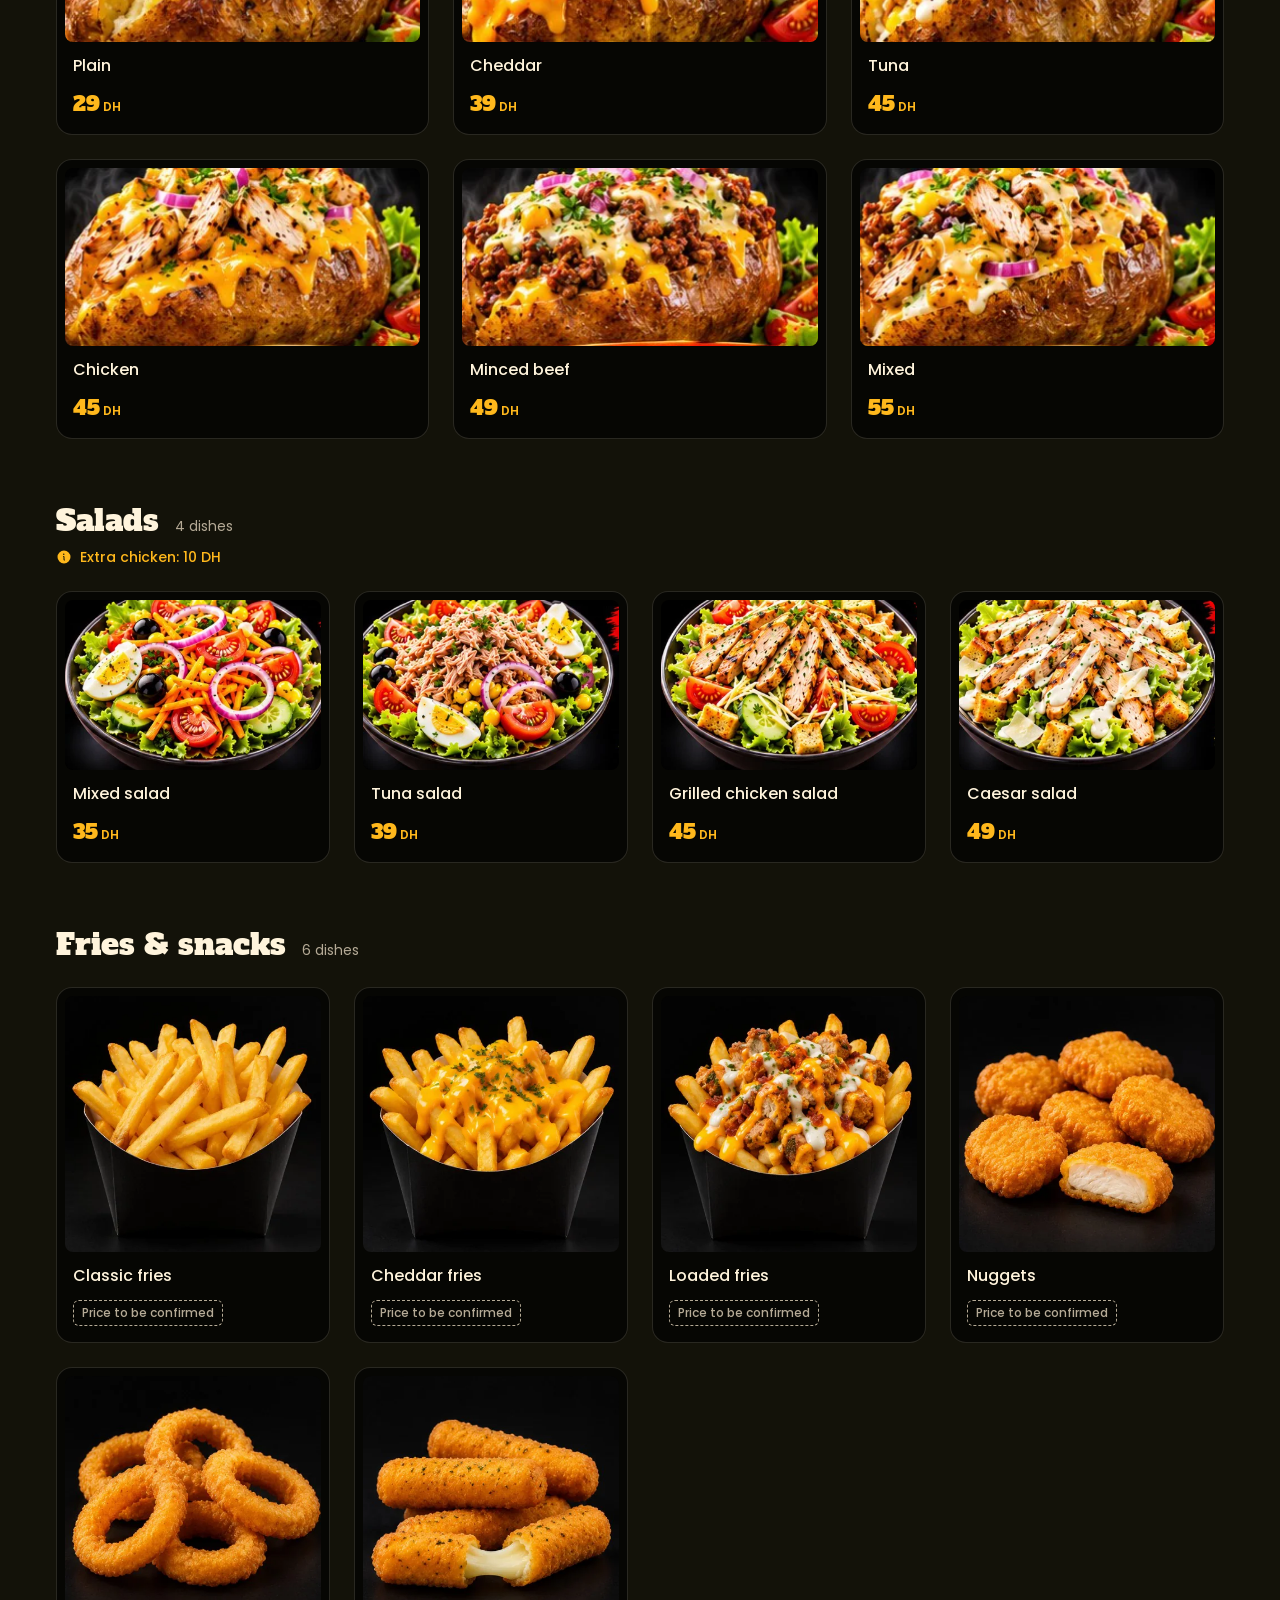
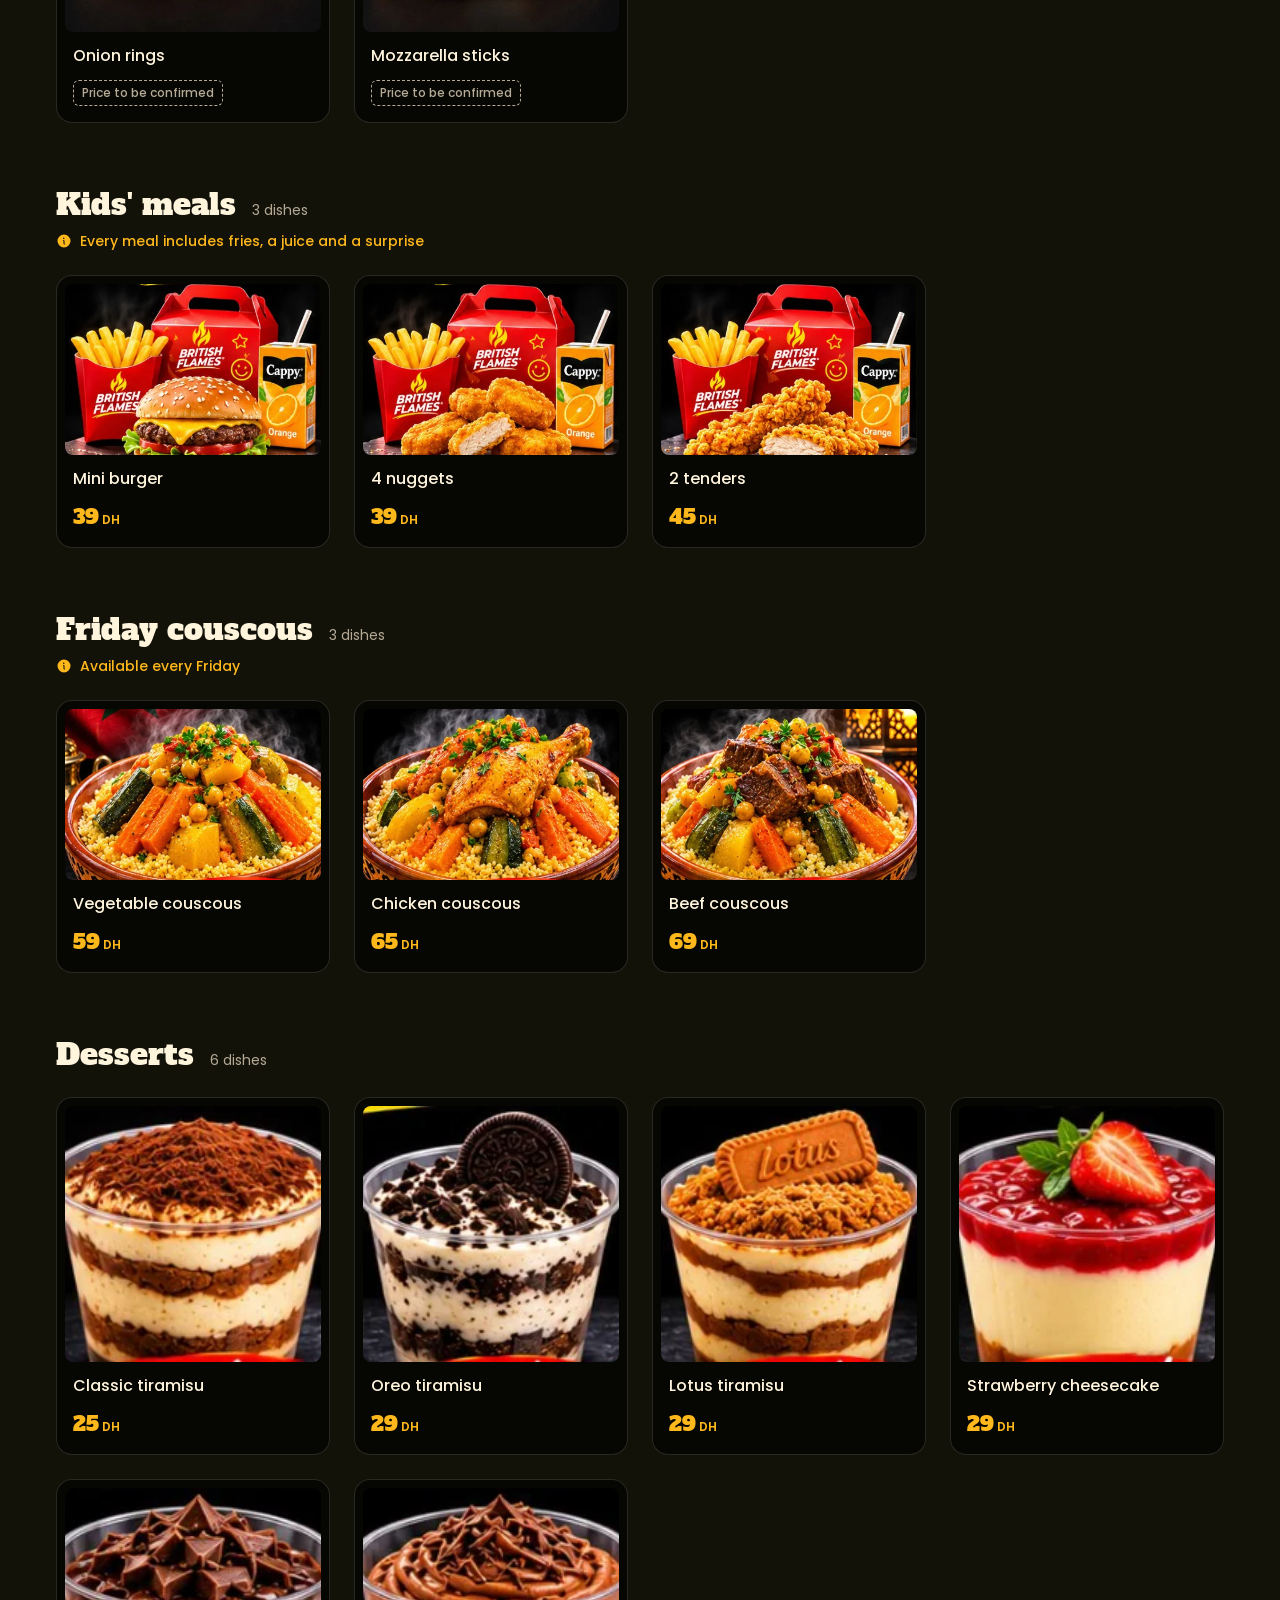
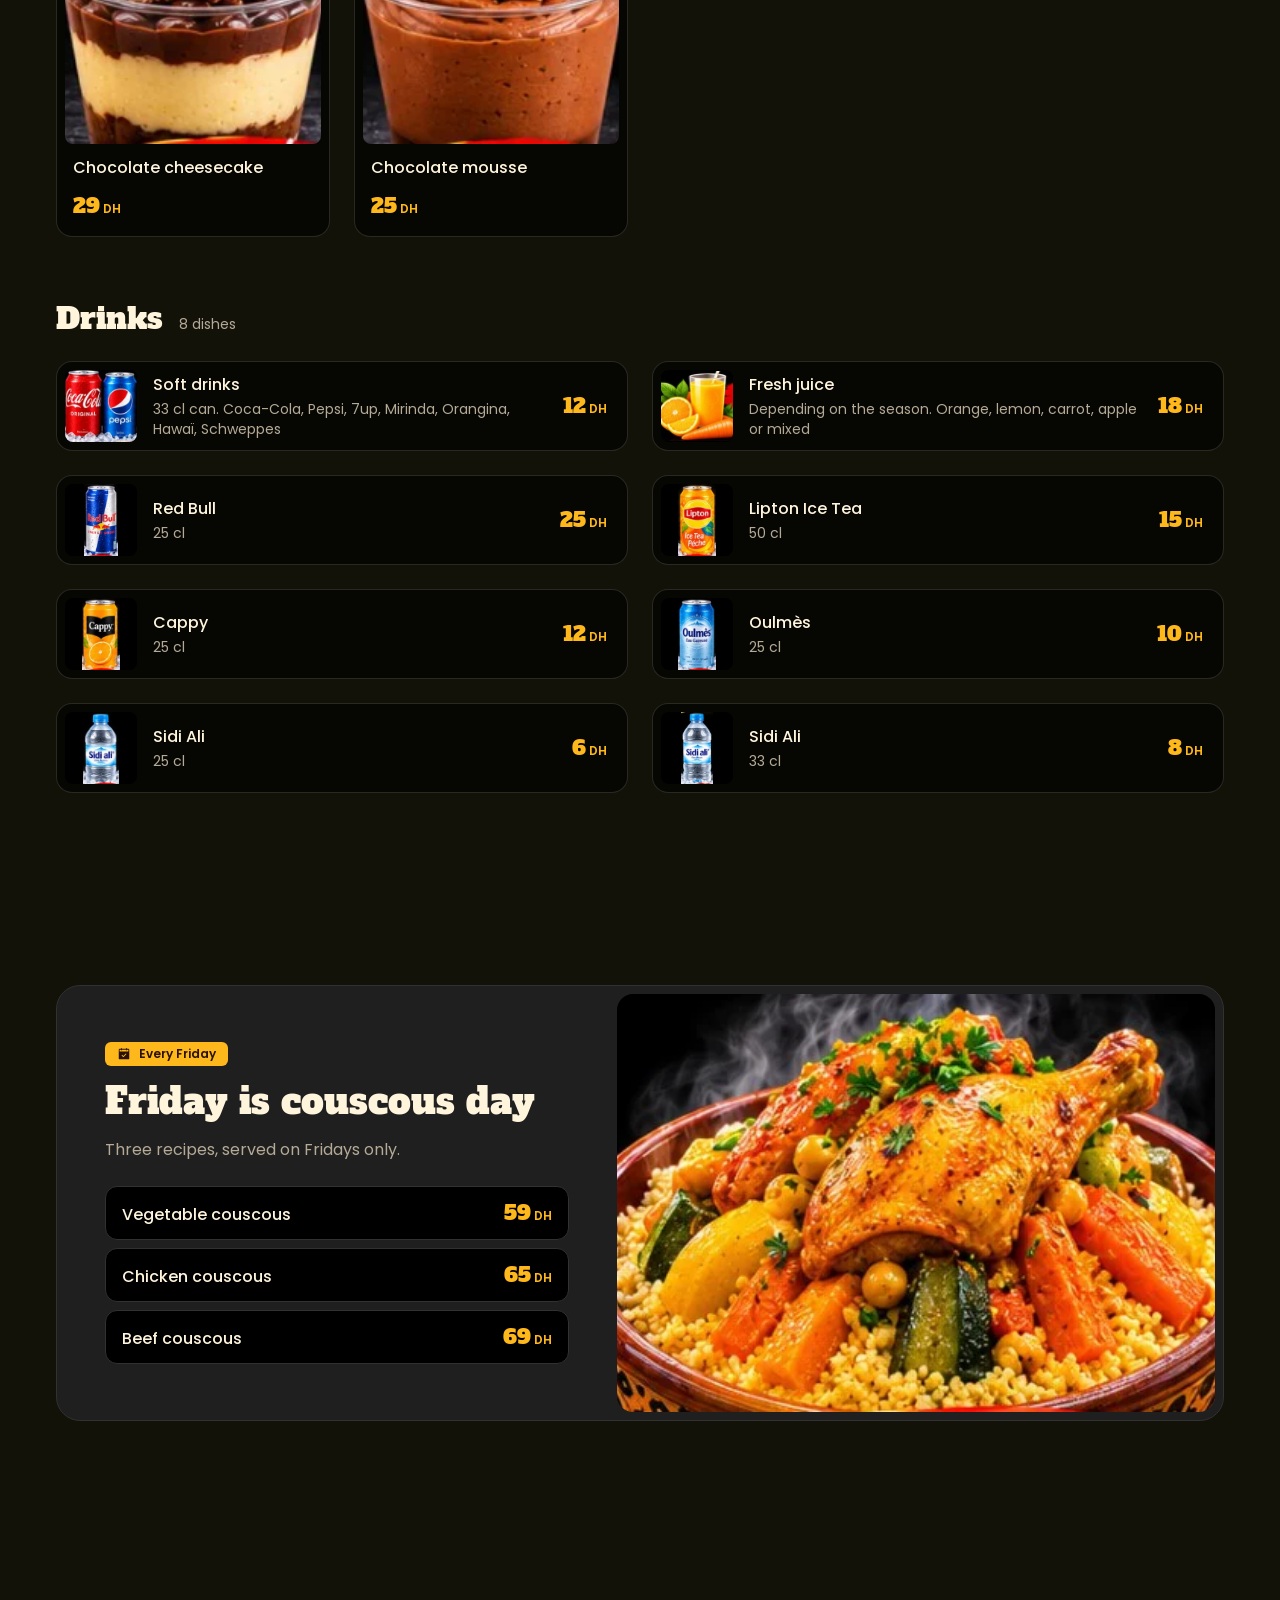
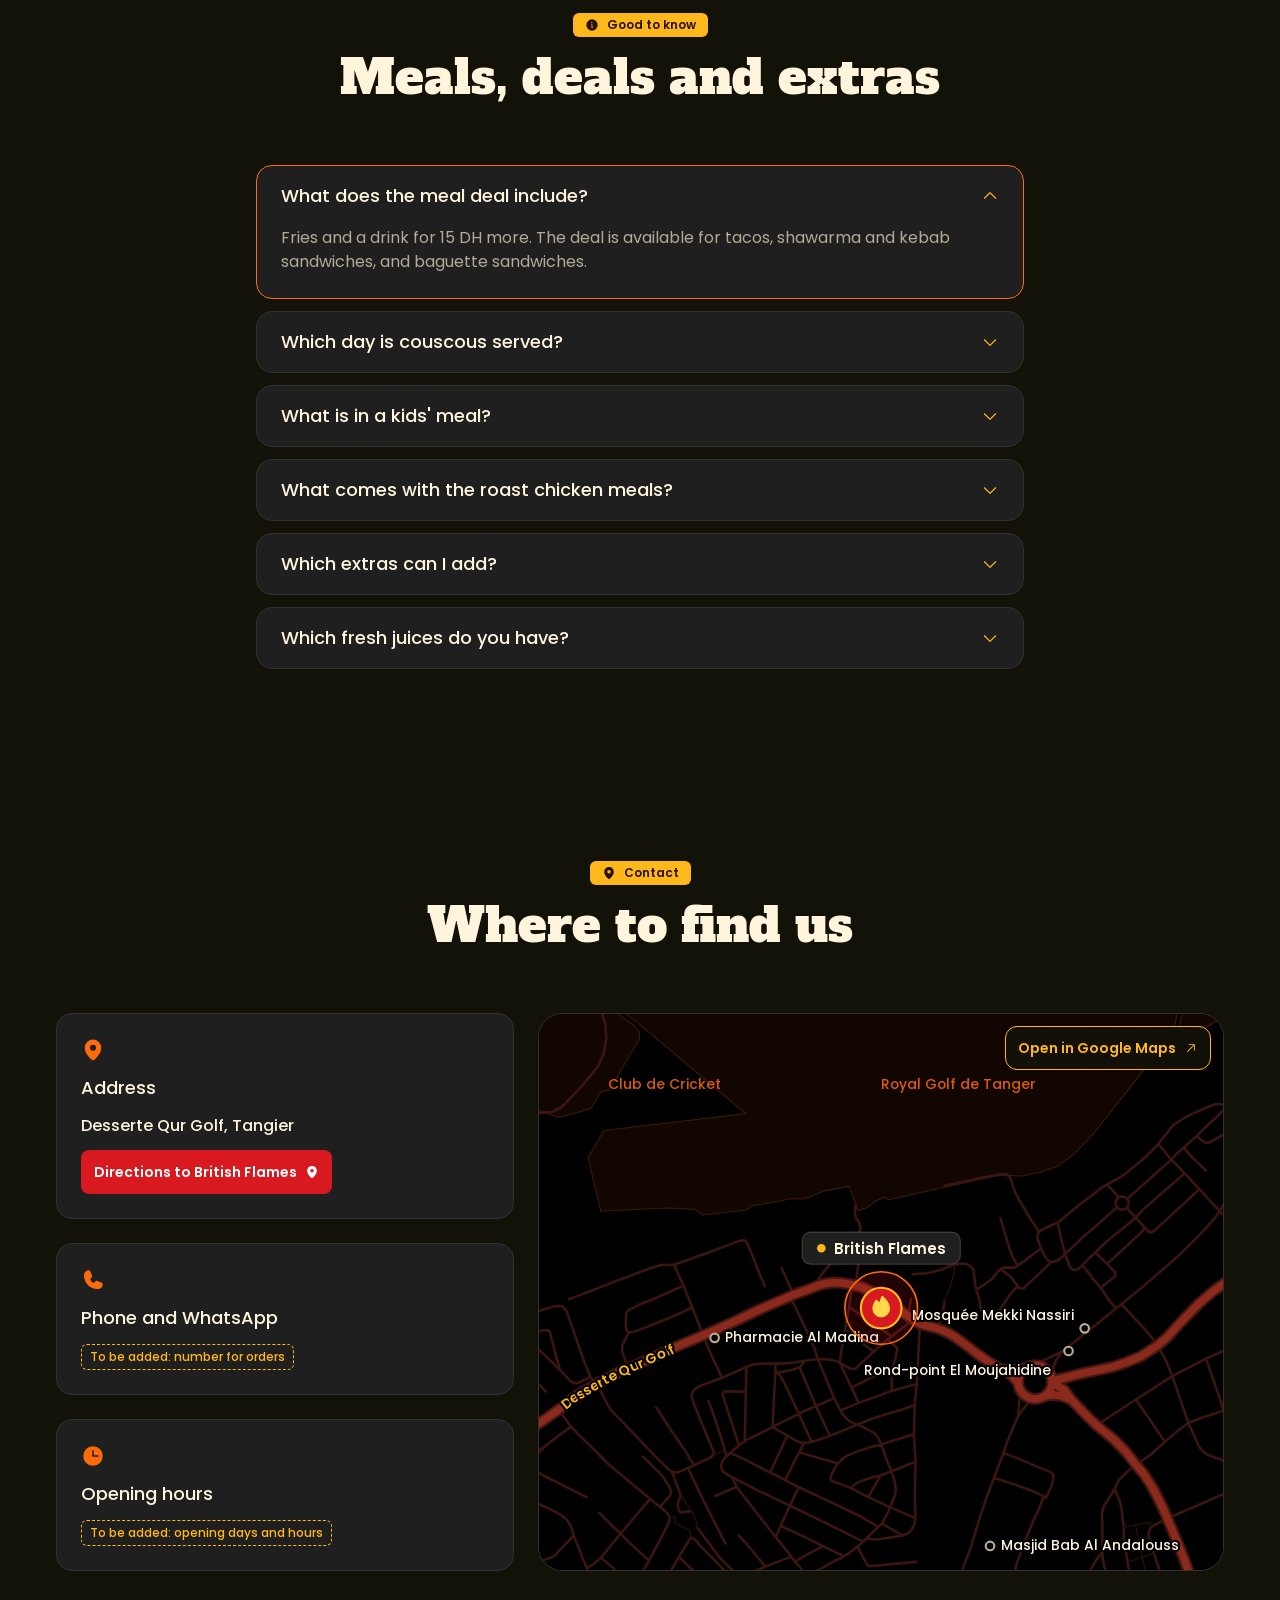
==== commit a7e1b71a: "Ajoute l'espagnol et change de langue sans recharger la page - Bouton FR / EN / ES ; traductions esp" ====
--- a/index.html
+++ b/index.html
@@ -38,6 +38,7 @@
       <div class="lang" role="group" aria-label="Langue">
         <button class="lang-btn button-sm" type="button" data-lang="fr" aria-pressed="true" lang="fr" title="Français">FR</button>
         <button class="lang-btn button-sm" type="button" data-lang="en" aria-pressed="false" lang="en" title="English">EN</button>
+        <button class="lang-btn button-sm" type="button" data-lang="es" aria-pressed="false" lang="es" title="Español">ES</button>
       </div>
       <button class="nav-toggle" id="navToggle" type="button" aria-expanded="false" aria-controls="navPanel" aria-label="Ouvrir le menu de navigation">
         <span></span><span></span>
@@ -333,5 +334,6 @@
   <script src="js/menu-data.js"></script>
   <script src="js/i18n.js"></script>
   <script src="js/app.js"></script>
+  <script src="js/cursor-fire.js"></script>
 </body>
 </html>
--- a/css/styles.css
+++ b/css/styles.css
@@ -219,7 +219,7 @@
 }
 .nav-logo { display: flex; align-items: center; min-height: 44px; margin-right: auto; border-radius: var(--r-md); }
 .nav-logo img { height: 36px; width: auto; }
-.nav-links { display: none; align-items: center; gap: var(--s-300); }
+.nav-links { display: none; align-items: center; gap: var(--s-300); white-space: nowrap; }
 .nav-links a {
   color: var(--muted); position: relative; padding-block: var(--s-75);
   transition: color 300ms var(--ease);
@@ -396,7 +396,7 @@
   .hero-title { font: 400 2.25rem/2.5rem var(--font-display); }
 }
 @media (min-width: 640px) {
-  .hero { padding-top: calc(var(--s-900) + var(--s-400)); }
+  .hero { padding-top: calc(var(--s-900) + var(--s-200)); }
   .hero-grid { gap: var(--s-500); }
   .hero-copy { gap: var(--s-300); }
   .hero-copy .btn { align-self: flex-start; }
@@ -406,7 +406,7 @@
   .hero-badge { width: 96px; height: 96px; left: 0; }
 }
 @media (min-width: 960px) {
-  .hero { padding-top: calc(var(--s-900) + var(--s-700)); }
+  .hero { padding-top: var(--s-800); }
   .hero-grid { grid-template-columns: 1.1fr 0.9fr; align-items: start; gap: var(--s-700); }
   .hero-copy { padding-top: var(--s-400); padding-bottom: calc(var(--s-900) + var(--s-900) + var(--s-600)); }
   .hero-title { font: 400 3.75rem/1 var(--font-display); }
@@ -1100,3 +1100,13 @@
 @media (prefers-reduced-motion: reduce) {
   .menu-glow { animation: none; }
 }
+
+/* Flamme qui suit le curseur (créée par js/cursor-fire.js) */
+.cursor-fire {
+  position: fixed;
+  inset: 0;
+  width: 100vw;
+  height: 100vh;
+  pointer-events: none;
+  z-index: 9999;
+}
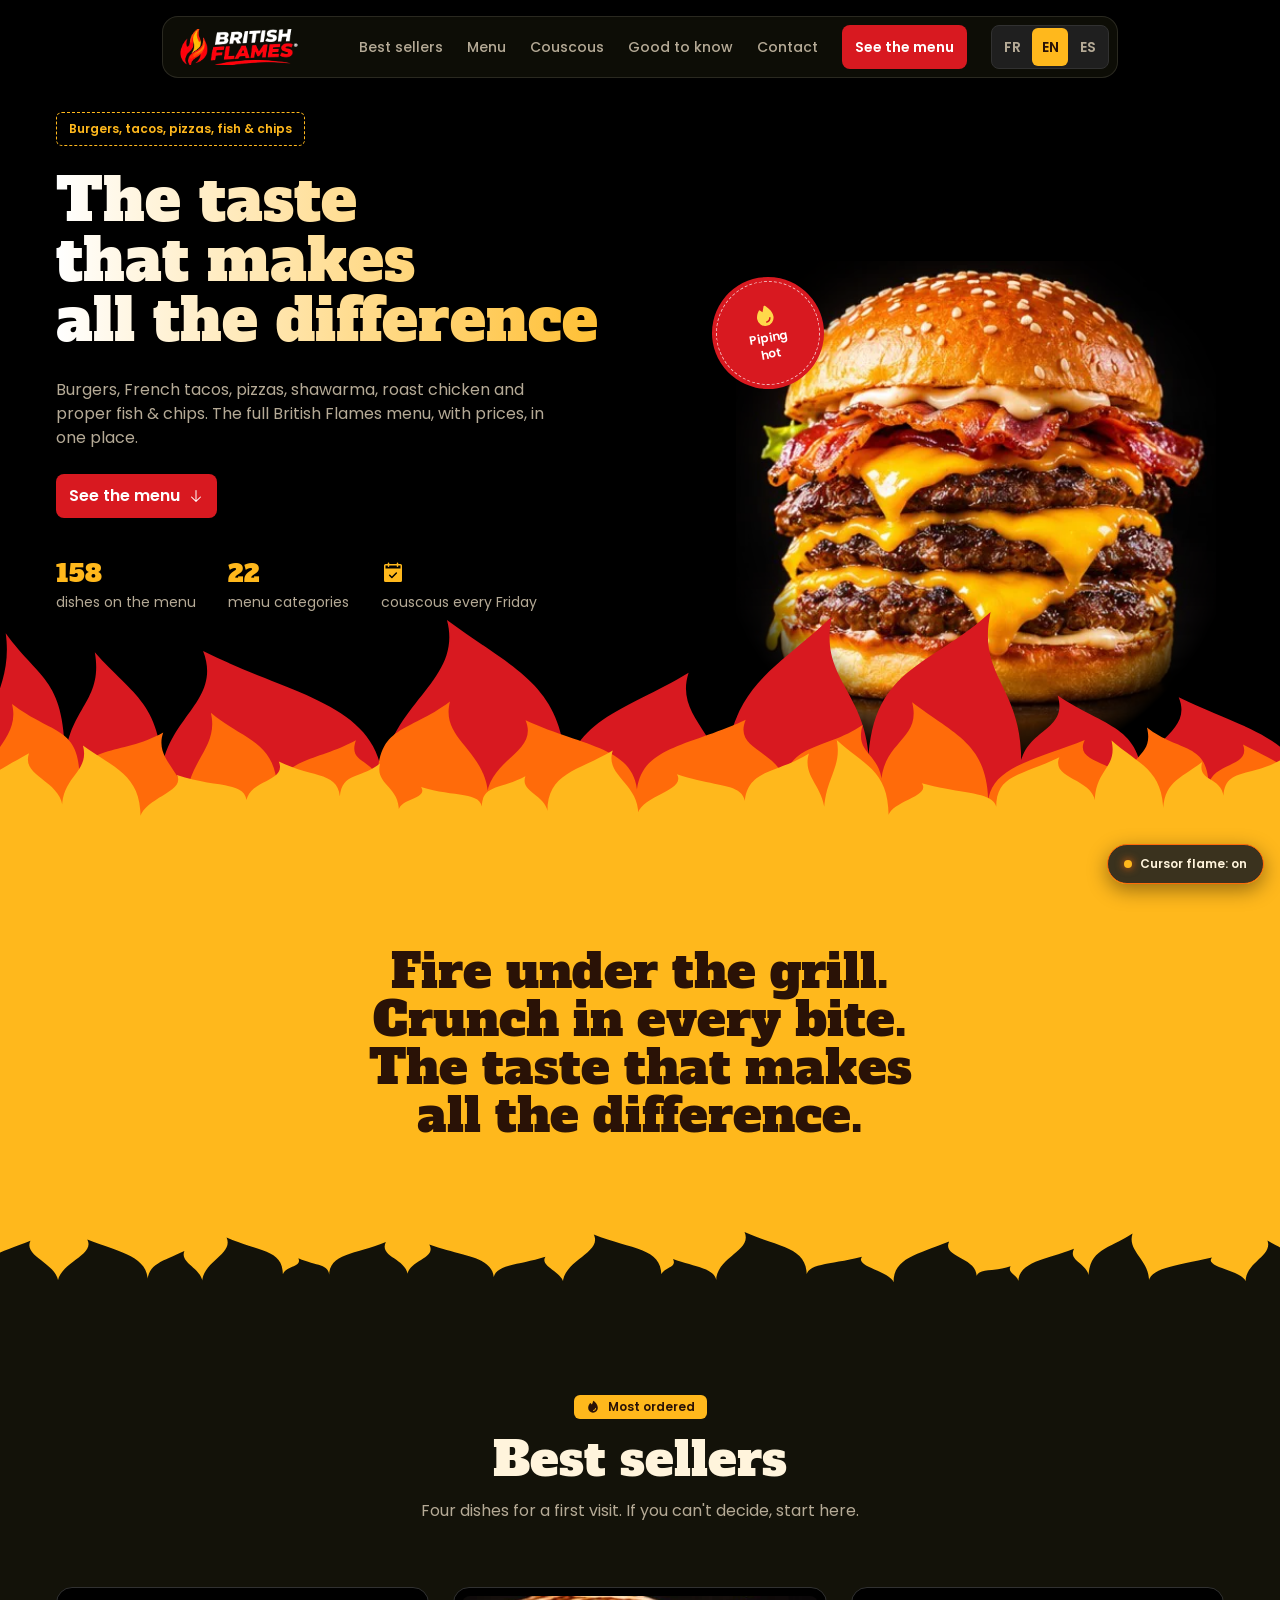
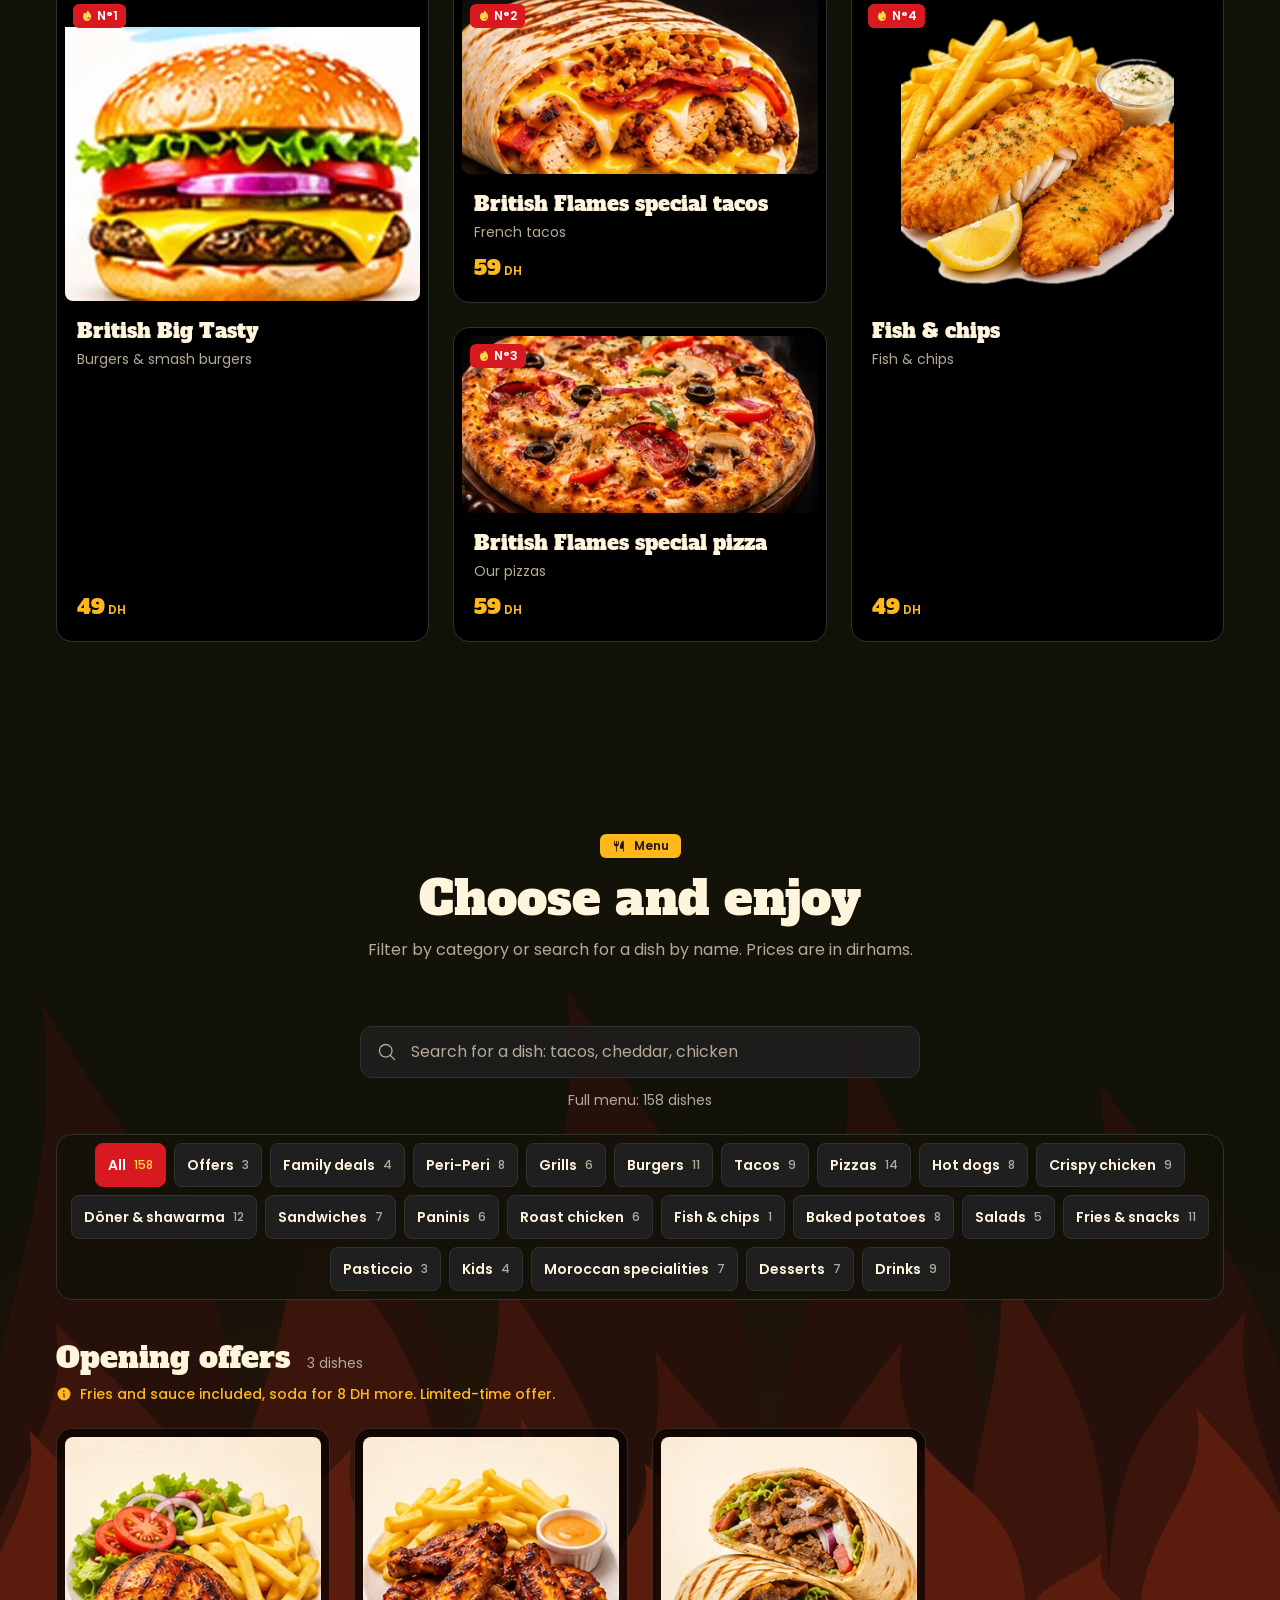
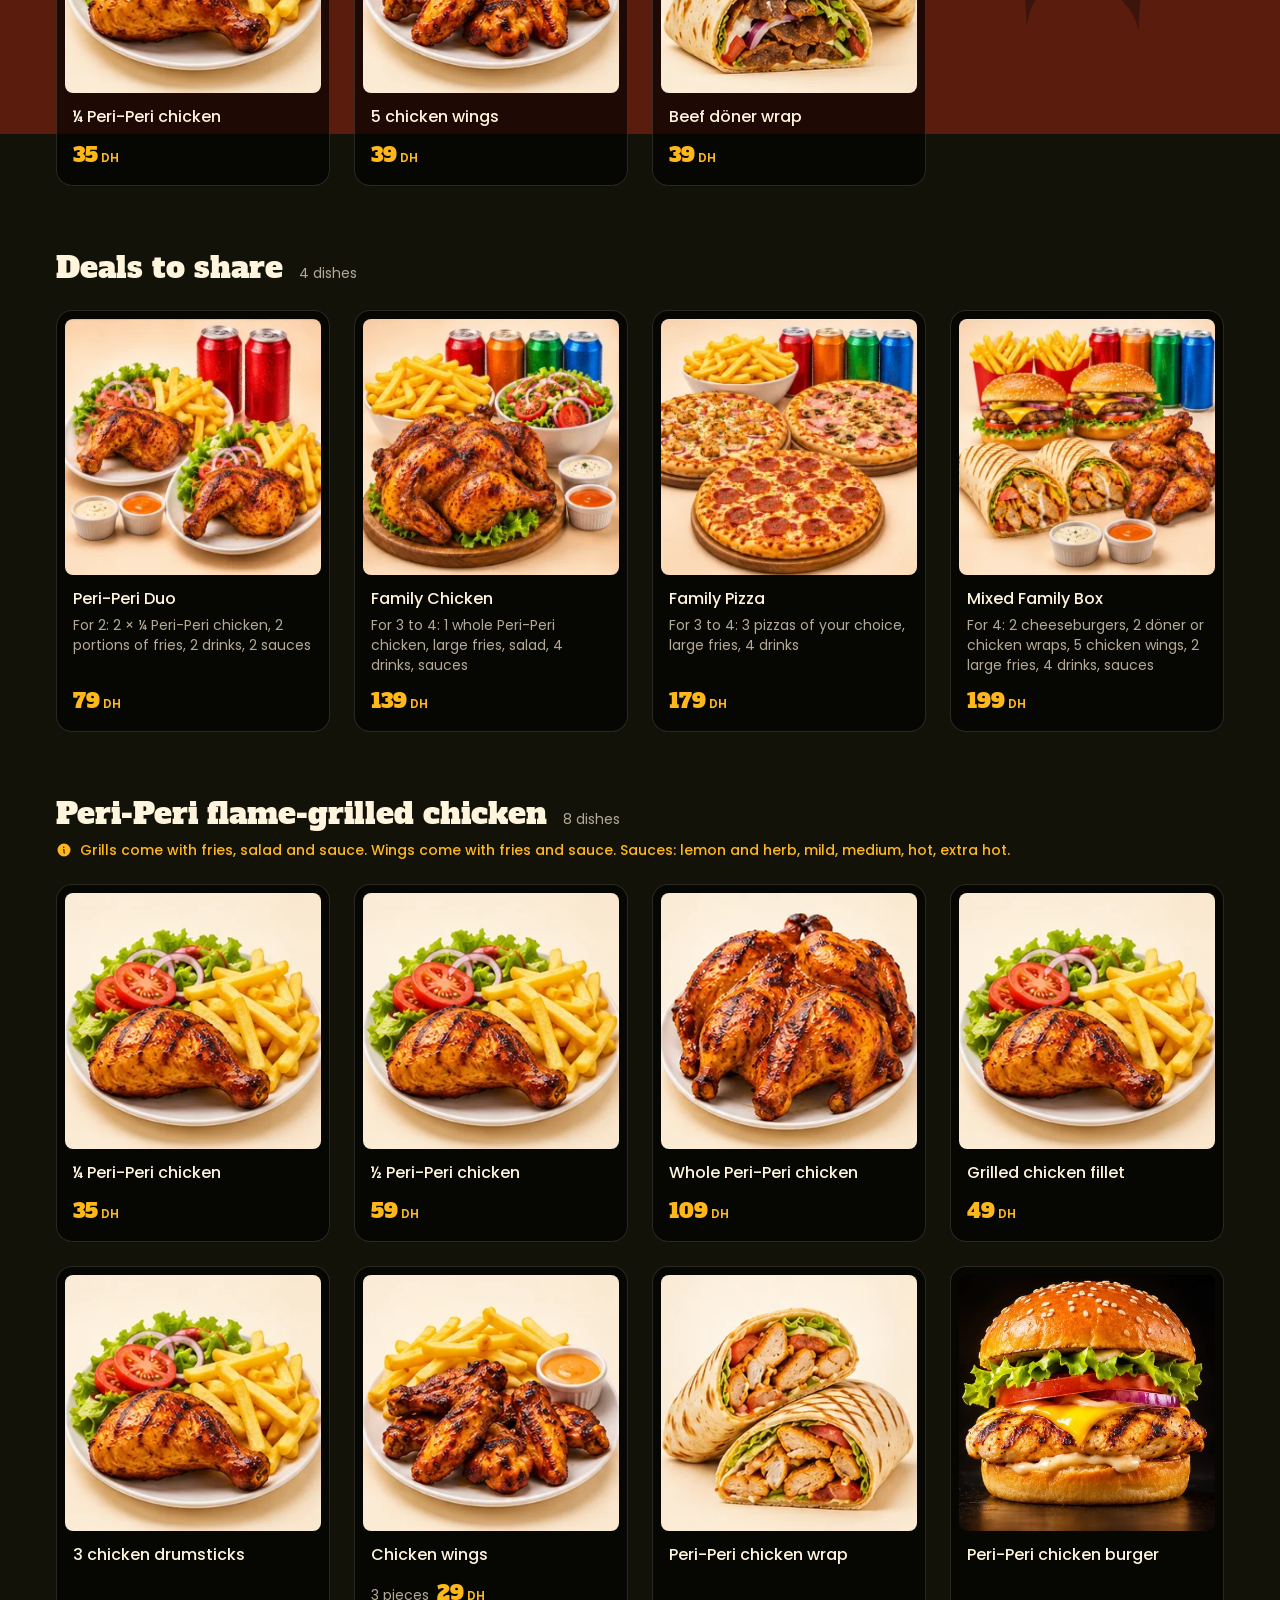
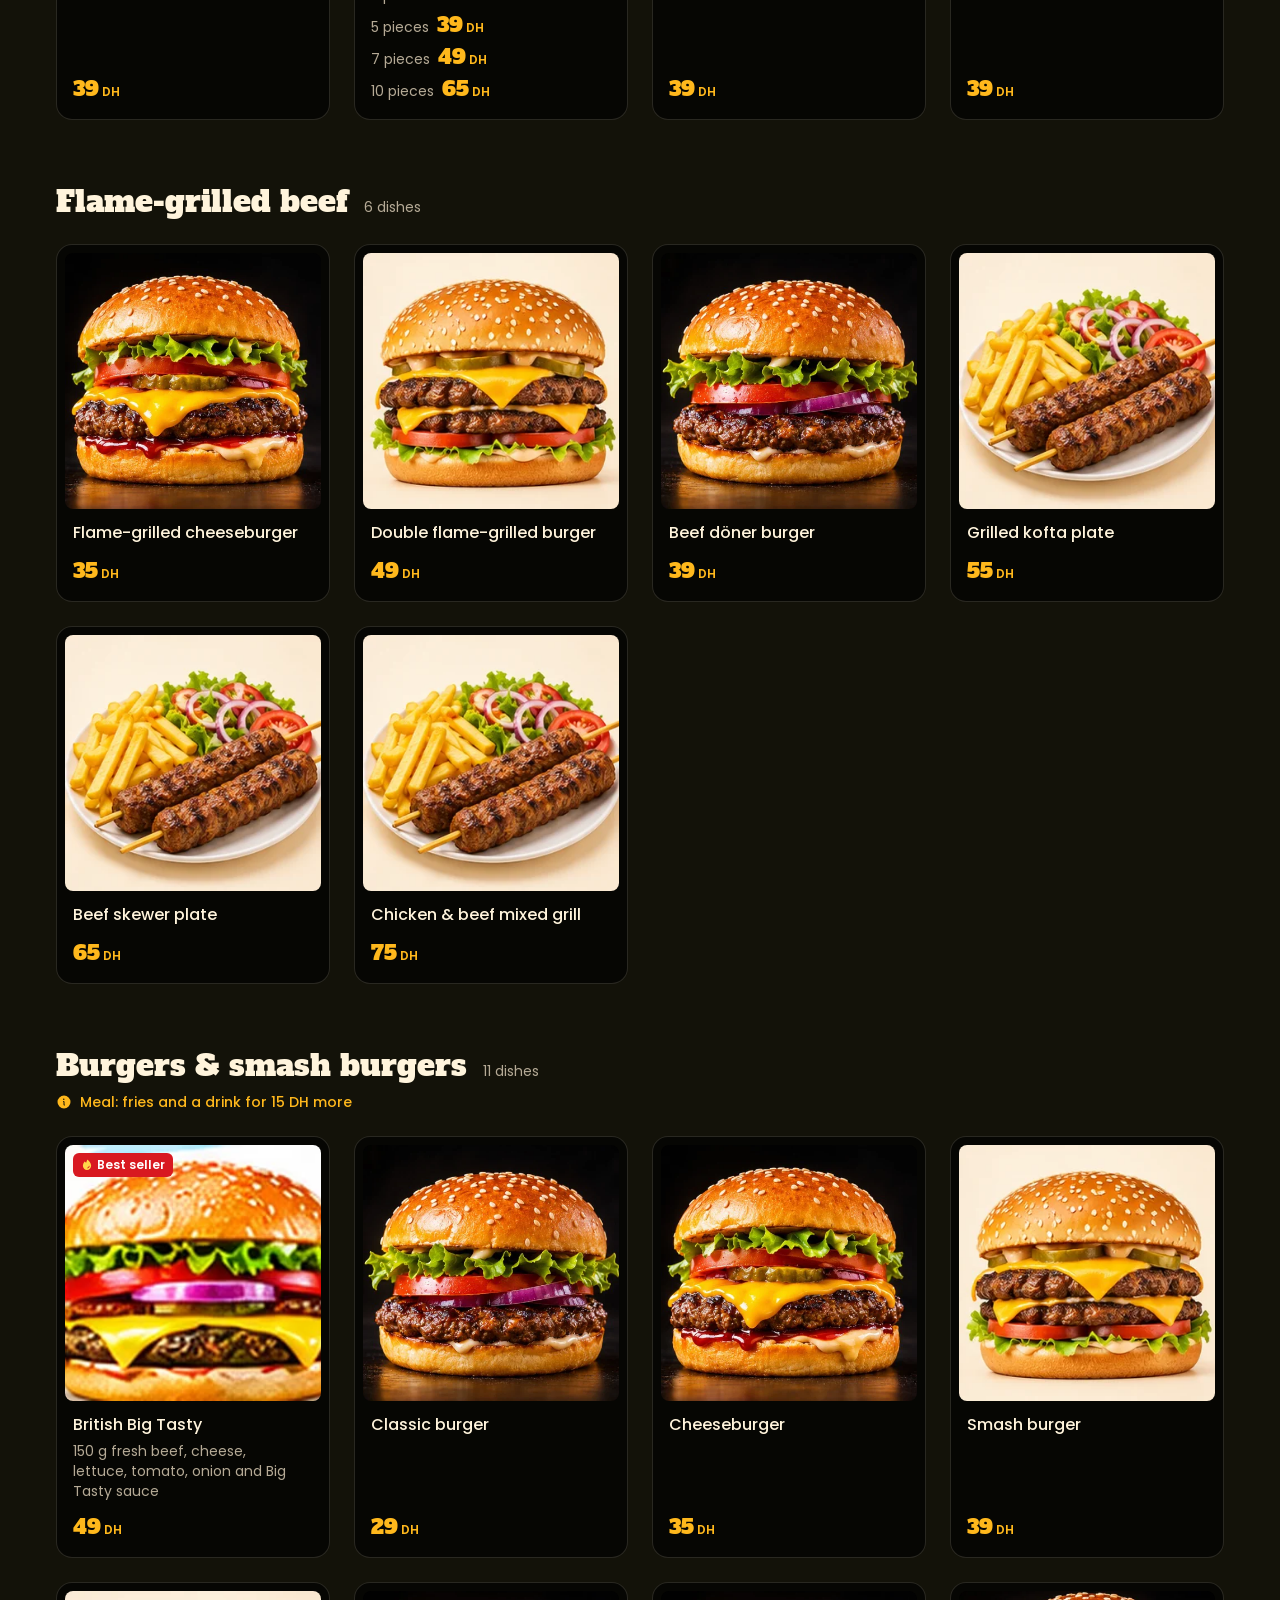
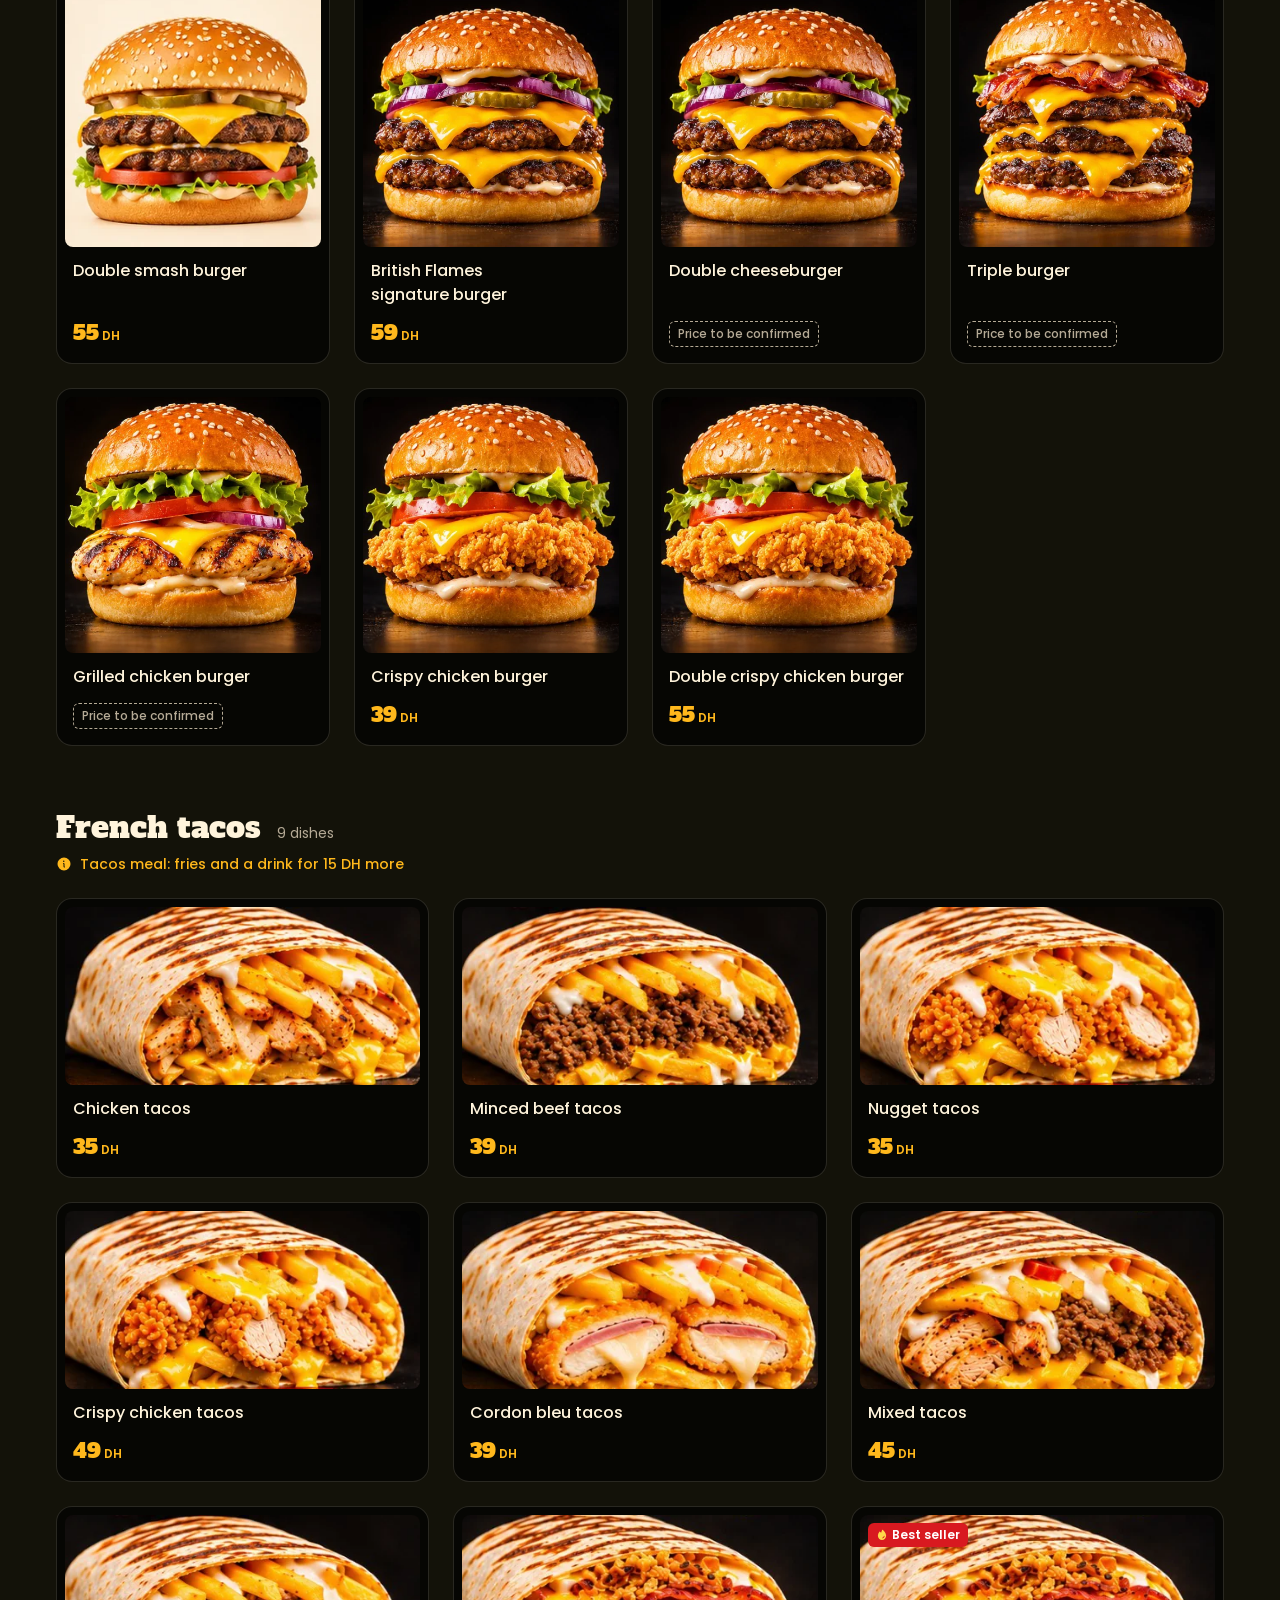
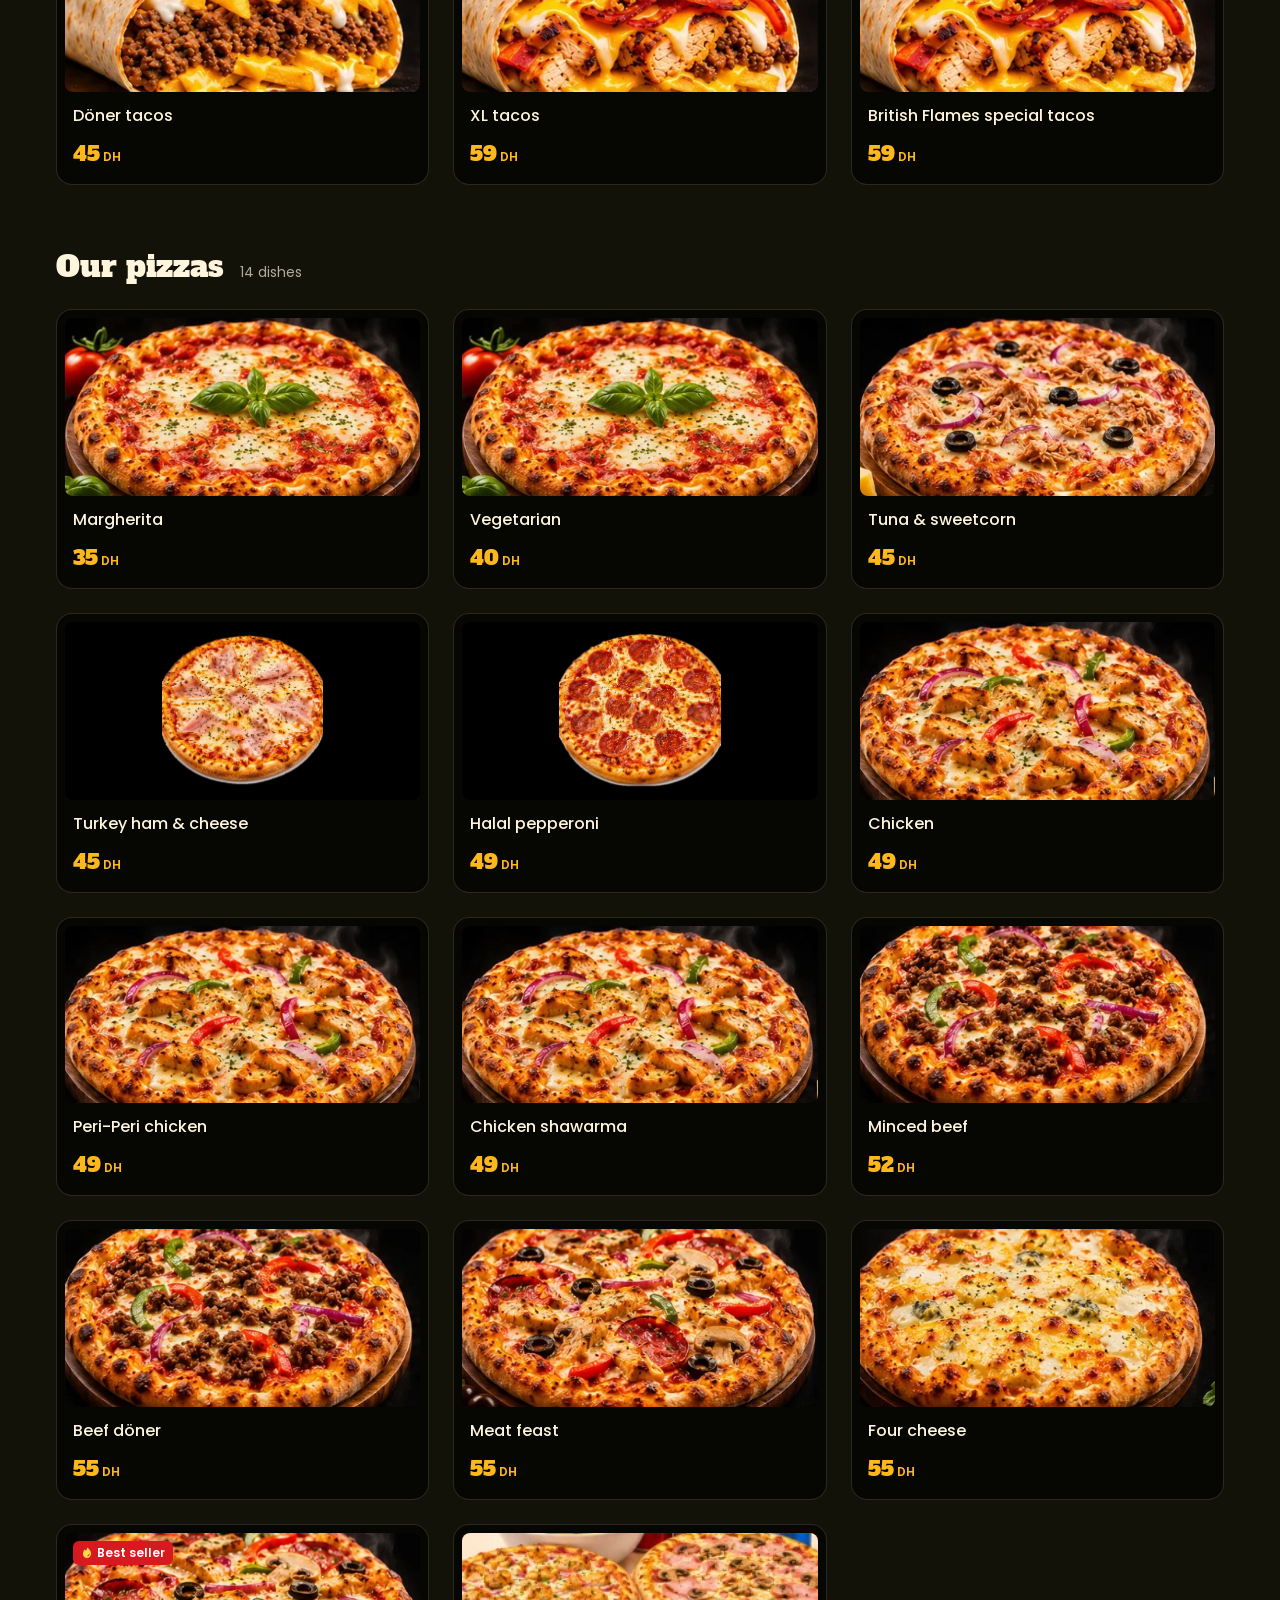
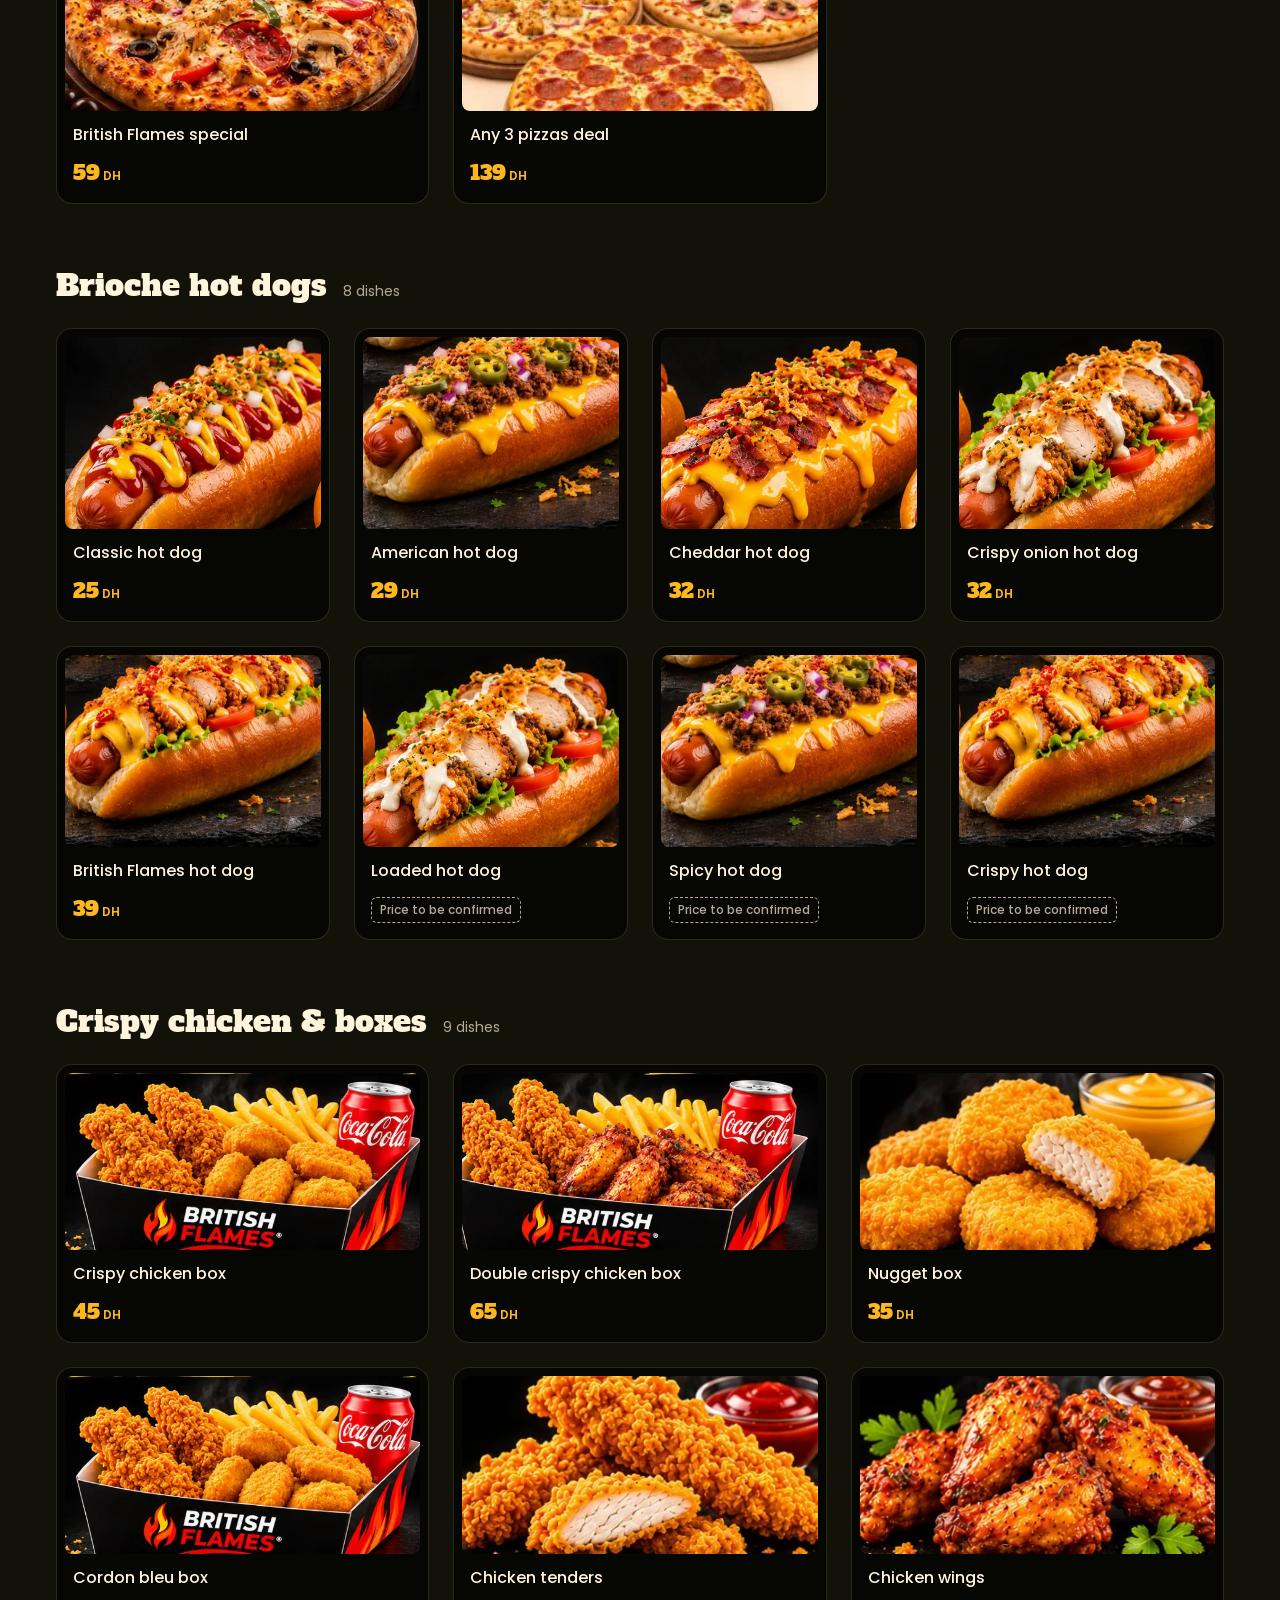
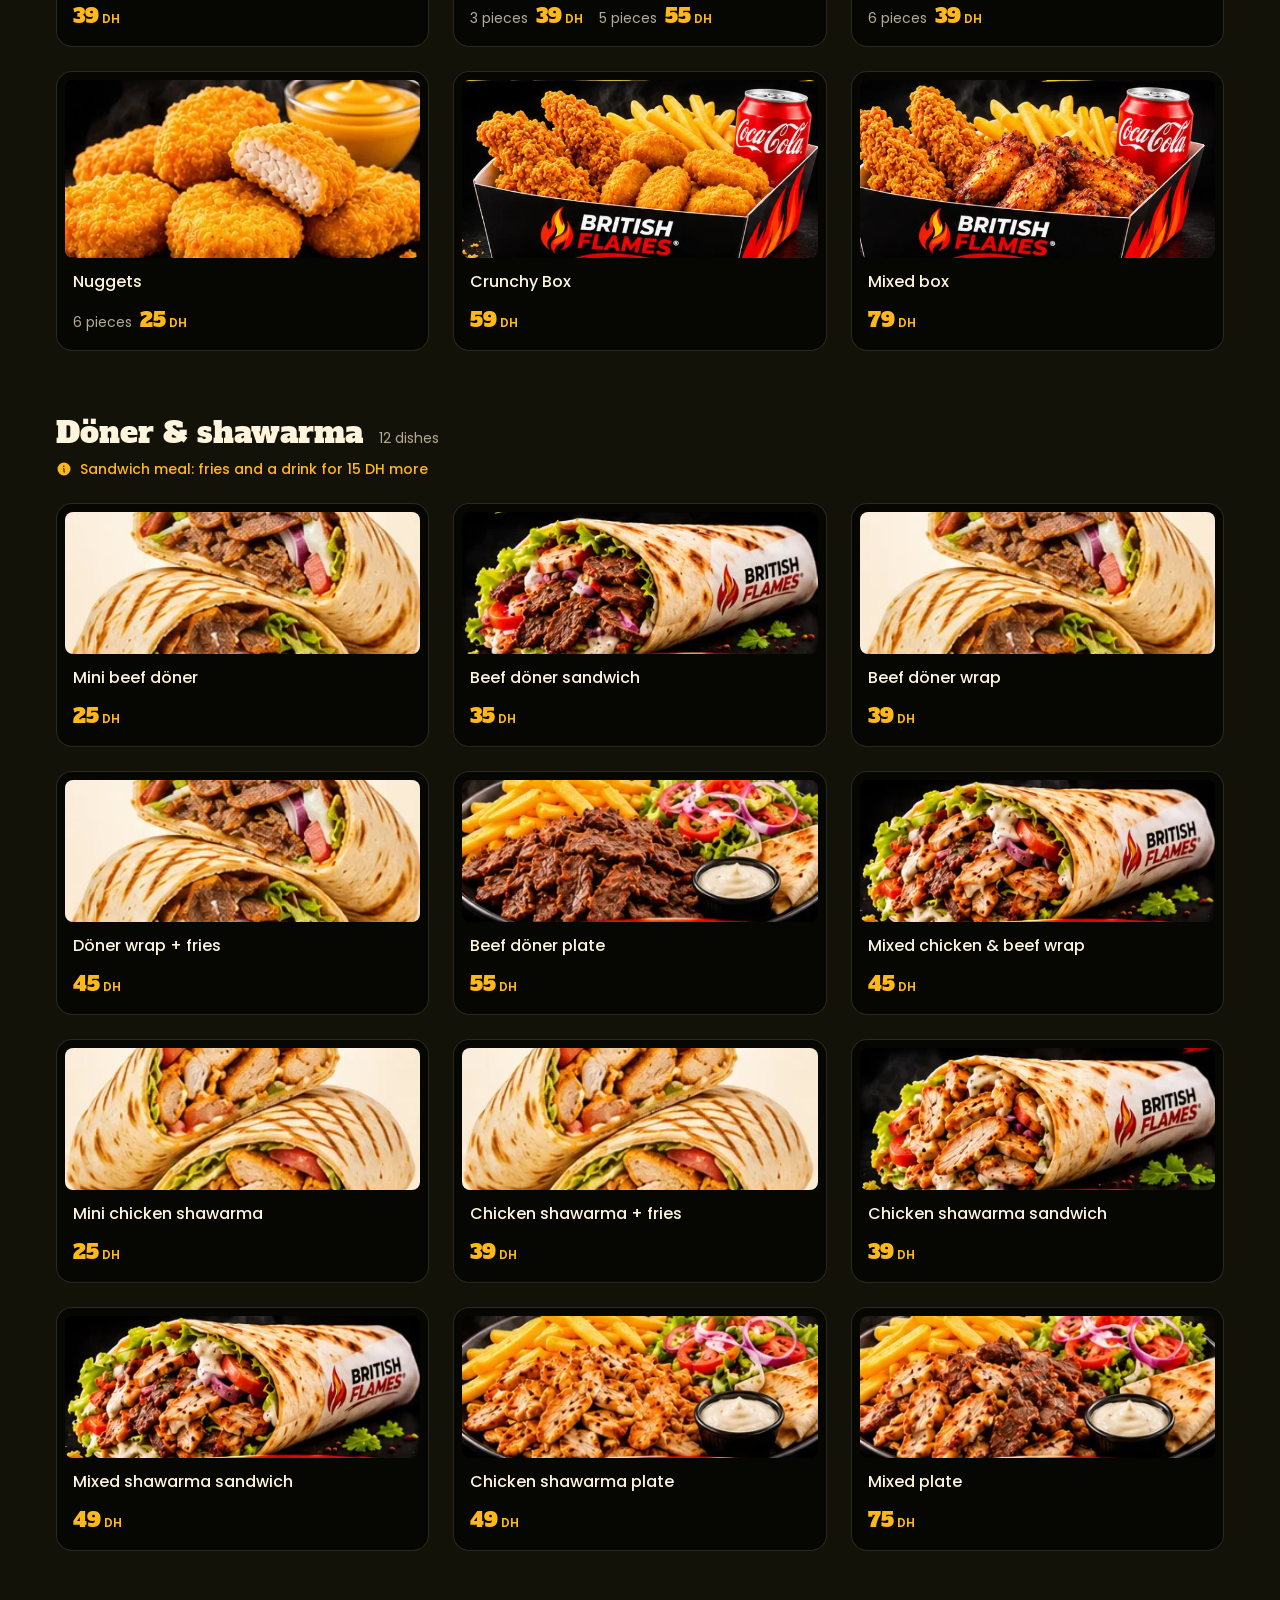
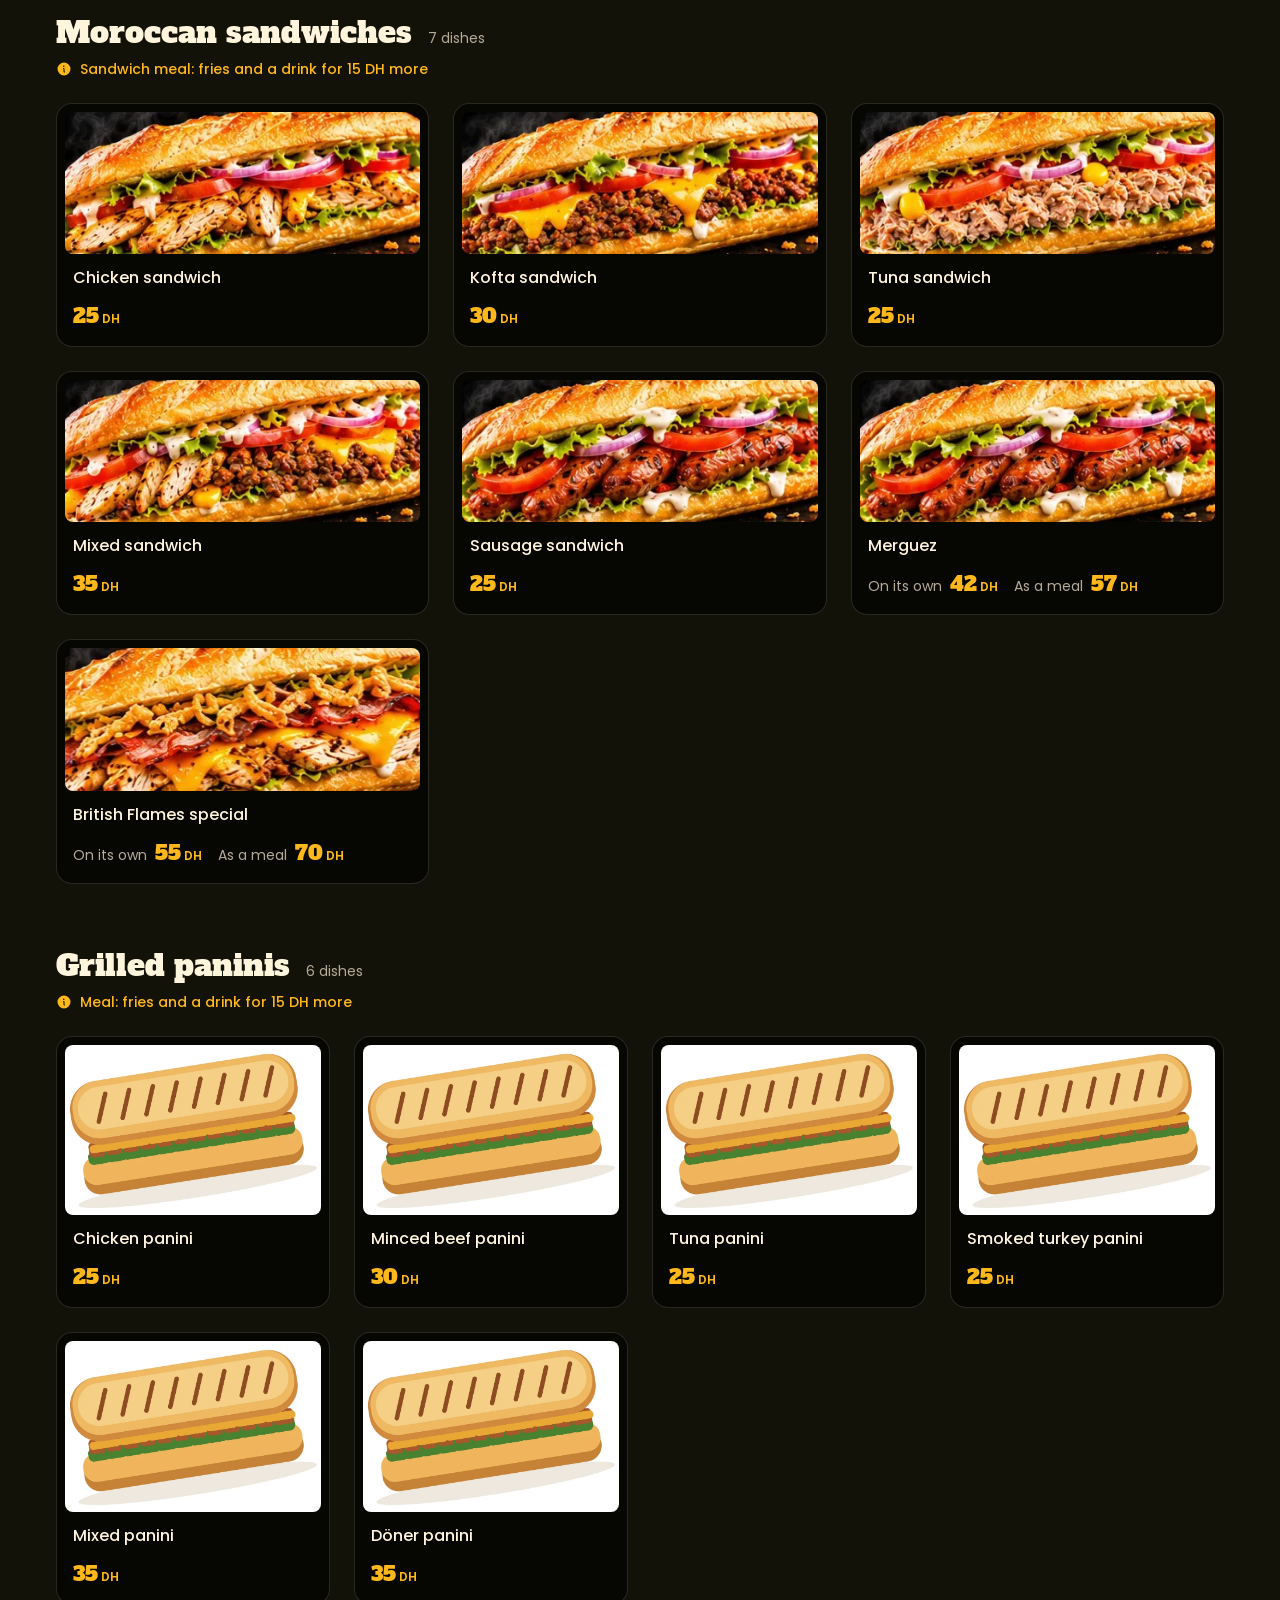
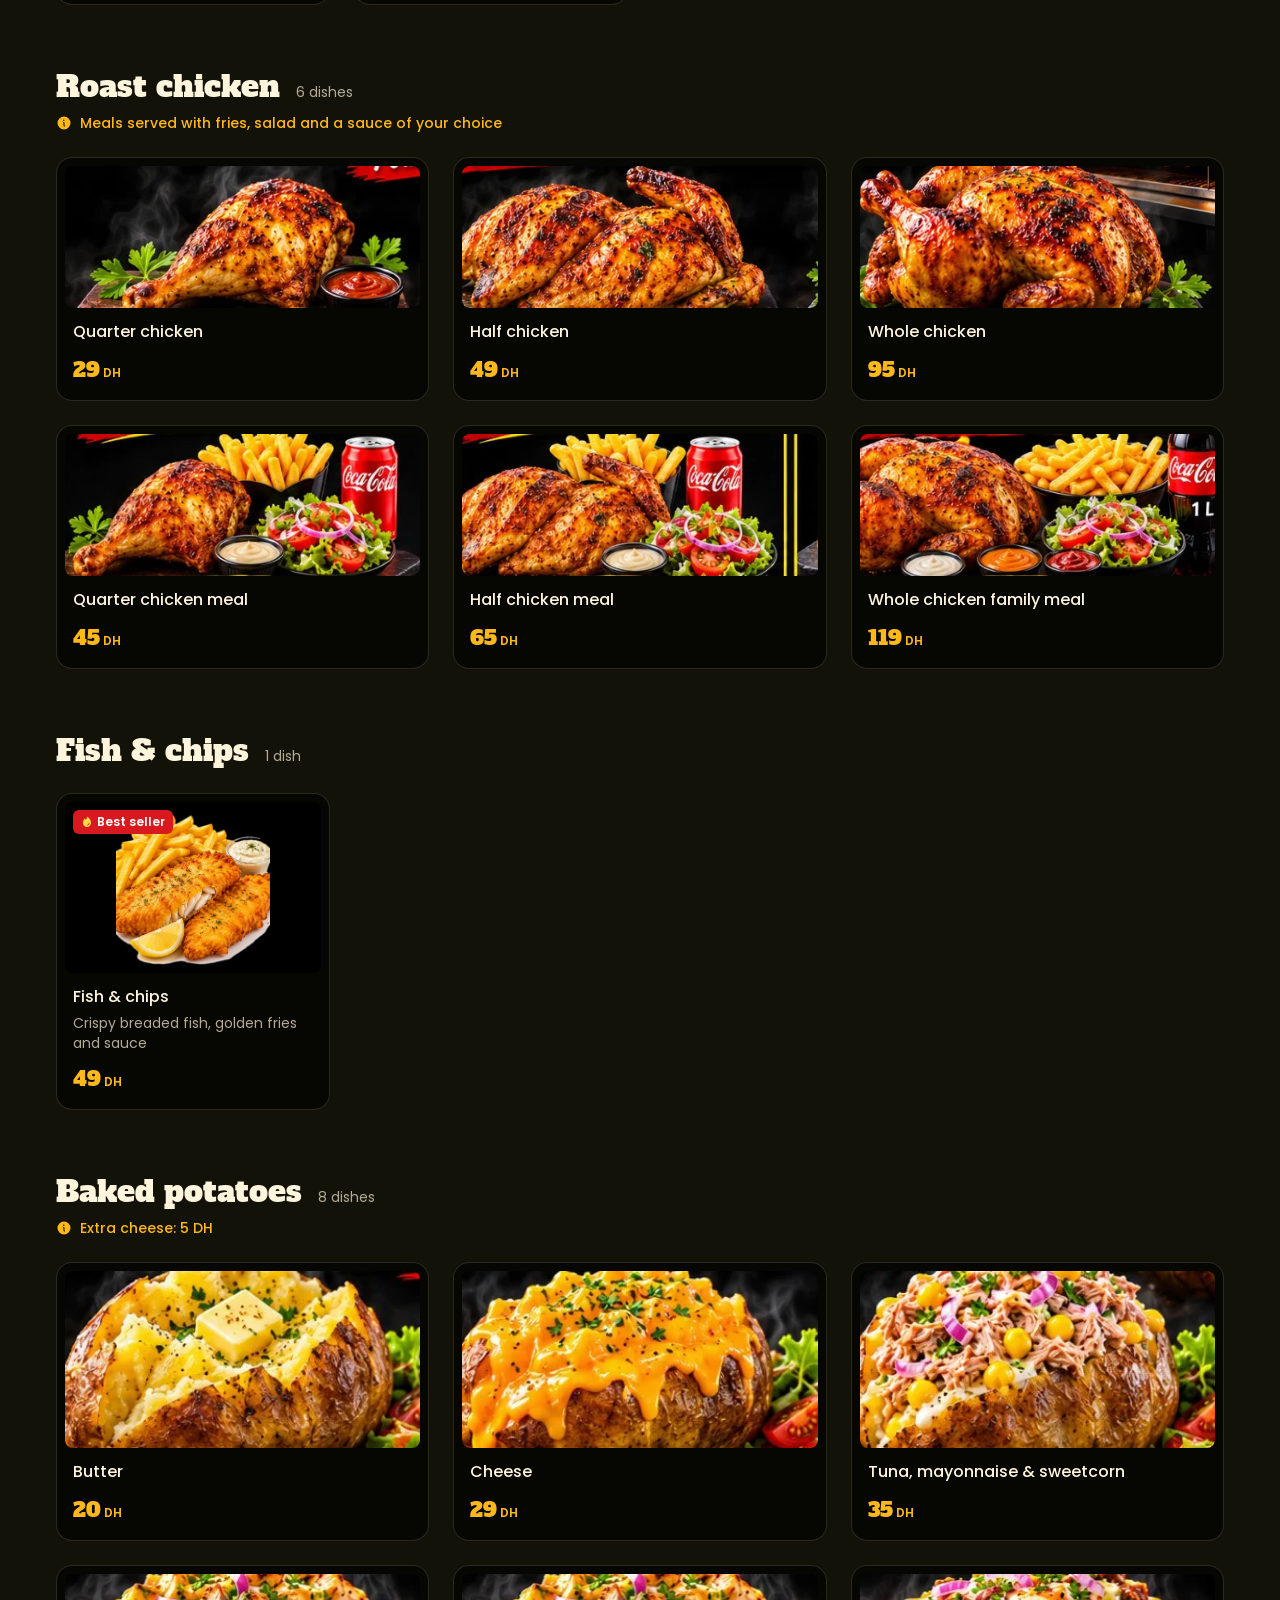
==== commit 1de08896: "Nouvelle carte : prix mis à jour, nouveaux plats et contact Applique British_Flames_Impression_Big_T" ====
--- a/index.html
+++ b/index.html
@@ -184,9 +184,9 @@
             <h2 class="feature-title">Le vendredi, c'est couscous</h2>
             <p class="body-3 feature-sub">Trois recettes, servies uniquement le vendredi.</p>
             <ul class="feature-list">
-              <li><span class="title-3">Couscous aux Légumes</span><span class="heading-6 amber">59<span class="caption-3"> DH</span></span></li>
-              <li><span class="title-3">Couscous au Poulet</span><span class="heading-6 amber">65<span class="caption-3"> DH</span></span></li>
-              <li><span class="title-3">Couscous au Bœuf</span><span class="heading-6 amber">69<span class="caption-3"> DH</span></span></li>
+              <li><span class="title-3">Couscous aux Légumes</span><span class="heading-6 amber">29<span class="caption-3"> DH</span></span></li>
+              <li><span class="title-3">Couscous au Poulet</span><span class="heading-6 amber">39<span class="caption-3"> DH</span></span></li>
+              <li><span class="title-3">Couscous au Bœuf</span><span class="heading-6 amber">49<span class="caption-3"> DH</span></span></li>
             </ul>
           </div>
           <div class="feature-media">
@@ -206,15 +206,15 @@
         <div class="faq reveal">
           <details open>
             <summary class="title-2">Que comprend la formule menu ?<svg class="icon i-caret-down" aria-hidden="true"><use href="#i-caret-down"/></svg></summary>
-            <p class="body-3">Des frites et une boisson pour 15 DH de plus. La formule existe pour les tacos, les sandwichs shawarma et kebab, et les sandwichs baguette.</p>
+            <p class="body-3">Des frites et une boisson pour 15 DH de plus. La formule existe pour les burgers, les tacos, les sandwichs, les paninis et le döner.</p>
           </details>
           <details>
             <summary class="title-2">Le couscous, c'est quel jour ?<svg class="icon i-caret-down" aria-hidden="true"><use href="#i-caret-down"/></svg></summary>
-            <p class="body-3">Le vendredi uniquement. Légumes à 59 DH, poulet à 65 DH, bœuf à 69 DH.</p>
+            <p class="body-3">Le vendredi uniquement. Légumes à 29 DH, poulet à 39 DH, bœuf à 49 DH. Les tajines changent chaque jour : viande le lundi, poulet le mardi, kefta et œufs le mercredi, kebda le jeudi.</p>
           </details>
           <details>
             <summary class="title-2">Que contient un menu enfant ?<svg class="icon i-caret-down" aria-hidden="true"><use href="#i-caret-down"/></svg></summary>
-            <p class="body-3">Des frites, un jus et une surprise, avec au choix un mini burger, 4 nuggets ou 2 tenders. De 39 à 45 DH.</p>
+            <p class="body-3">Frites et boisson incluses, avec au choix des nuggets, une mini pizza, un cheeseburger ou du poulet croustillant. De 35 à 39 DH.</p>
           </details>
           <details>
             <summary class="title-2">Avec quoi sont servis les menus poulet rôti ?<svg class="icon i-caret-down" aria-hidden="true"><use href="#i-caret-down"/></svg></summary>
@@ -223,6 +223,10 @@
           <details>
             <summary class="title-2">Quels suppléments sont possibles ?<svg class="icon i-caret-down" aria-hidden="true"><use href="#i-caret-down"/></svg></summary>
             <p class="body-3">Du fromage sur les pommes de terre au four pour 5 DH, et du poulet dans les salades pour 10 DH.</p>
+          </details>
+          <details>
+            <summary class="title-2">Livrez-vous à domicile ?<svg class="icon i-caret-down" aria-hidden="true"><use href="#i-caret-down"/></svg></summary>
+            <p class="body-3">Oui. Commandez directement par téléphone ou WhatsApp au +212 663 630 768. La zone et les frais de livraison sont confirmés lors de la commande.</p>
           </details>
           <details>
             <summary class="title-2">Quels sont les jus frais ?<svg class="icon i-caret-down" aria-hidden="true"><use href="#i-caret-down"/></svg></summary>
@@ -244,13 +248,16 @@
           <article class="info-card">
             <svg class="icon i-map-pin" aria-hidden="true"><use href="#i-map-pin"/></svg>
             <h3 class="title-2">Adresse</h3>
-            <p class="title-3">Desserte Qur Golf, Tanger</p>
+            <p class="title-3">Complexe Kawasim, Tanger</p>
+            <p class="body-6 info-text">Desserte Qur Golf</p>
             <a class="btn btn-primary button-sm" href="https://www.google.com/maps/dir/?api=1&amp;destination=35.7677568,-5.8500883" target="_blank" rel="noopener">Itinéraire vers British Flames <svg class="icon i-map-pin" aria-hidden="true"><use href="#i-map-pin"/></svg></a>
           </article>
           <article class="info-card">
             <svg class="icon i-phone" aria-hidden="true"><use href="#i-phone"/></svg>
             <h3 class="title-2">Téléphone et WhatsApp</h3>
-            <p class="todo caption-4">À compléter : numéro pour commander</p>
+            <p class="title-3 phone-number">+212 663 630 768</p>
+            <p class="body-6 info-text">Commandes et livraison à domicile</p>
+            <a class="btn btn-primary button-sm" href="https://wa.me/212663630768" target="_blank" rel="noopener">Commander sur WhatsApp <svg class="icon i-phone" aria-hidden="true"><use href="#i-phone"/></svg></a>
           </article>
           <article class="info-card">
             <svg class="icon i-clock" aria-hidden="true"><use href="#i-clock"/></svg>
--- a/css/styles.css
+++ b/css/styles.css
@@ -1110,3 +1110,27 @@
   pointer-events: none;
   z-index: 9999;
 }
+
+/* Bouton pour allumer ou éteindre la flamme du curseur (ordinateur uniquement) */
+.fire-toggle {
+  position: fixed; right: var(--s-200); bottom: var(--s-200); z-index: 10000;
+  display: inline-flex; align-items: center; gap: var(--s-75);
+  min-height: 40px; padding: 0 var(--s-200);
+  color: var(--cream); background: rgba(31, 31, 31, 0.88);
+  border: 1px solid var(--orange); border-radius: 999px;
+  box-shadow: 0 6px 20px rgba(0, 0, 0, 0.4);
+  -webkit-backdrop-filter: blur(6px); backdrop-filter: blur(6px);
+  cursor: pointer;
+  transition: border-color 300ms var(--ease), color 300ms var(--ease), transform 500ms var(--ease);
+}
+.fire-toggle:active { transform: scale(0.98); }
+.fire-toggle[aria-pressed="false"] { border-color: var(--line); color: var(--muted); }
+.fire-dot {
+  width: 8px; height: 8px; border-radius: 50%;
+  background: var(--amber); box-shadow: 0 0 8px var(--orange);
+}
+.fire-toggle[aria-pressed="false"] .fire-dot { background: #555; box-shadow: none; }
+@media (hover: none), (pointer: coarse) { .fire-toggle { display: none; } }
+
+/* Numéro de téléphone : sélectionnable d'un coup pour le copier */
+.phone-number { user-select: all; -webkit-user-select: all; font-variant-numeric: tabular-nums; }
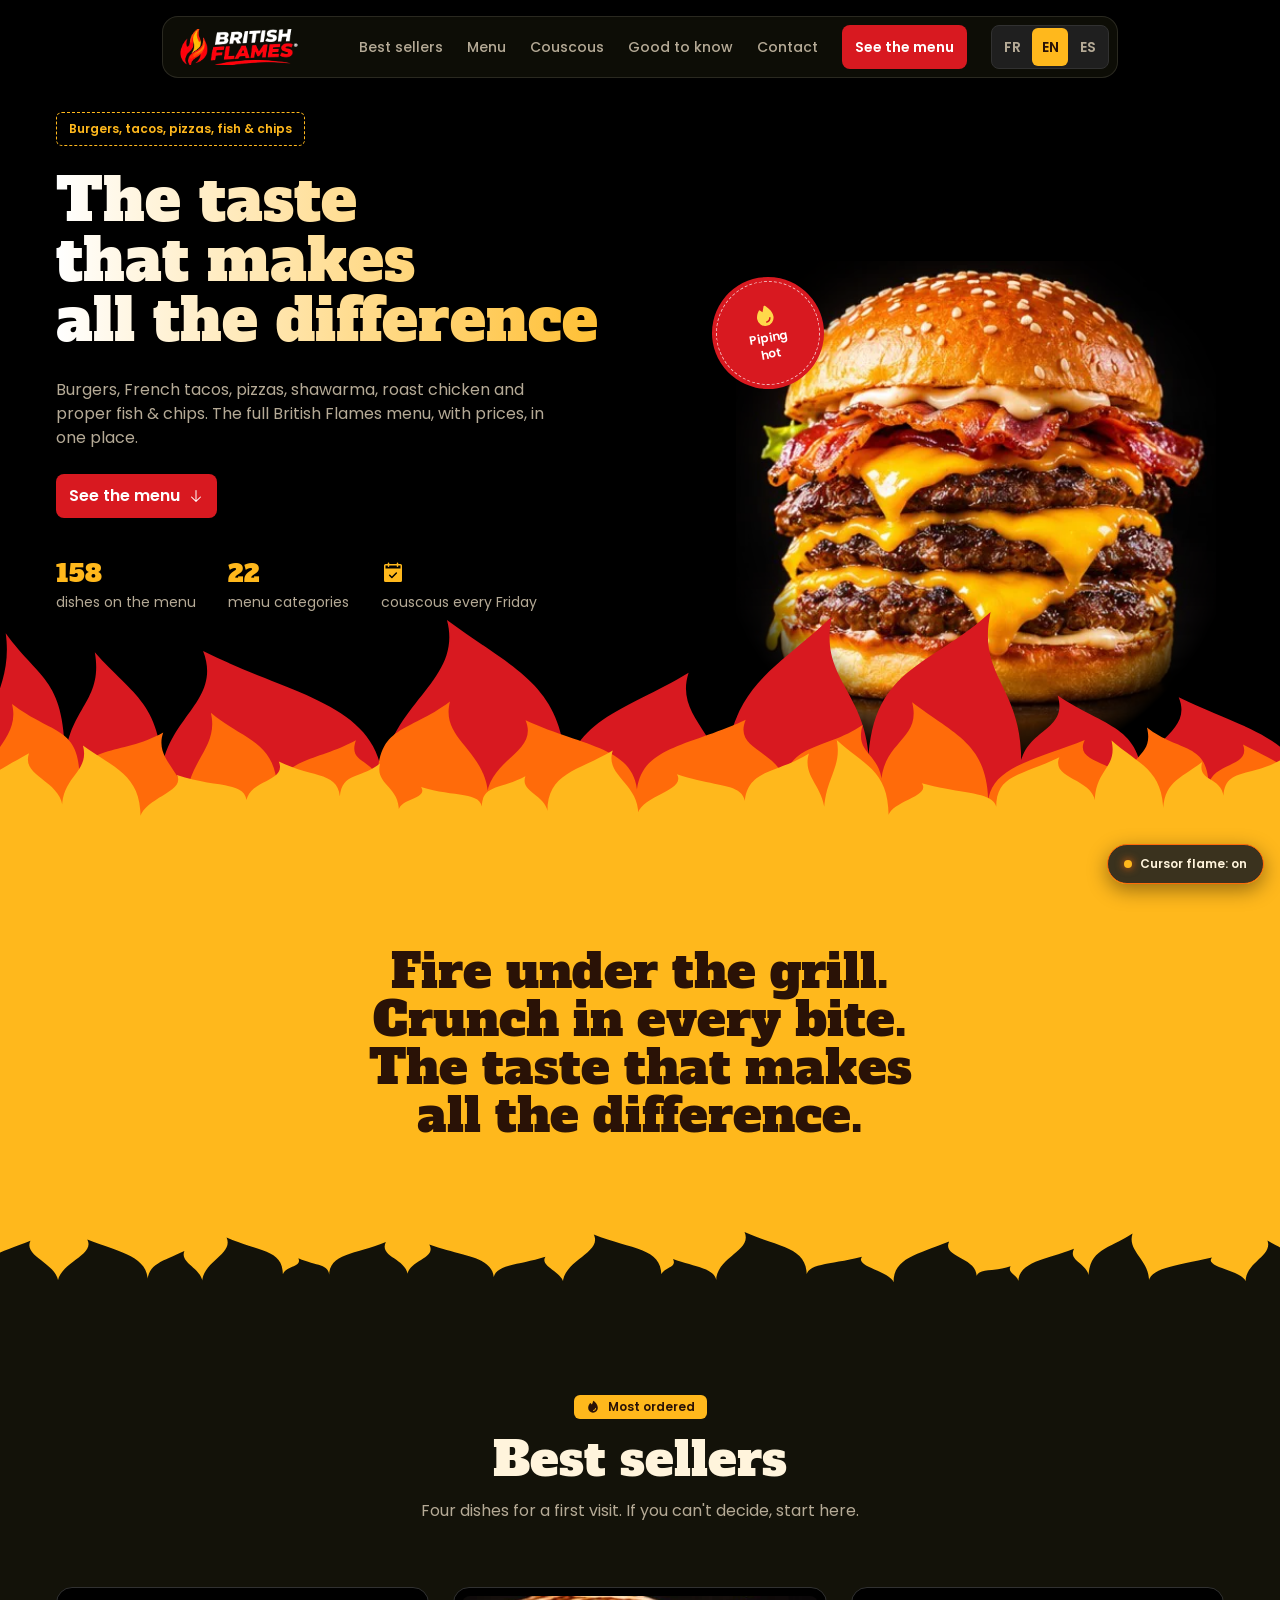
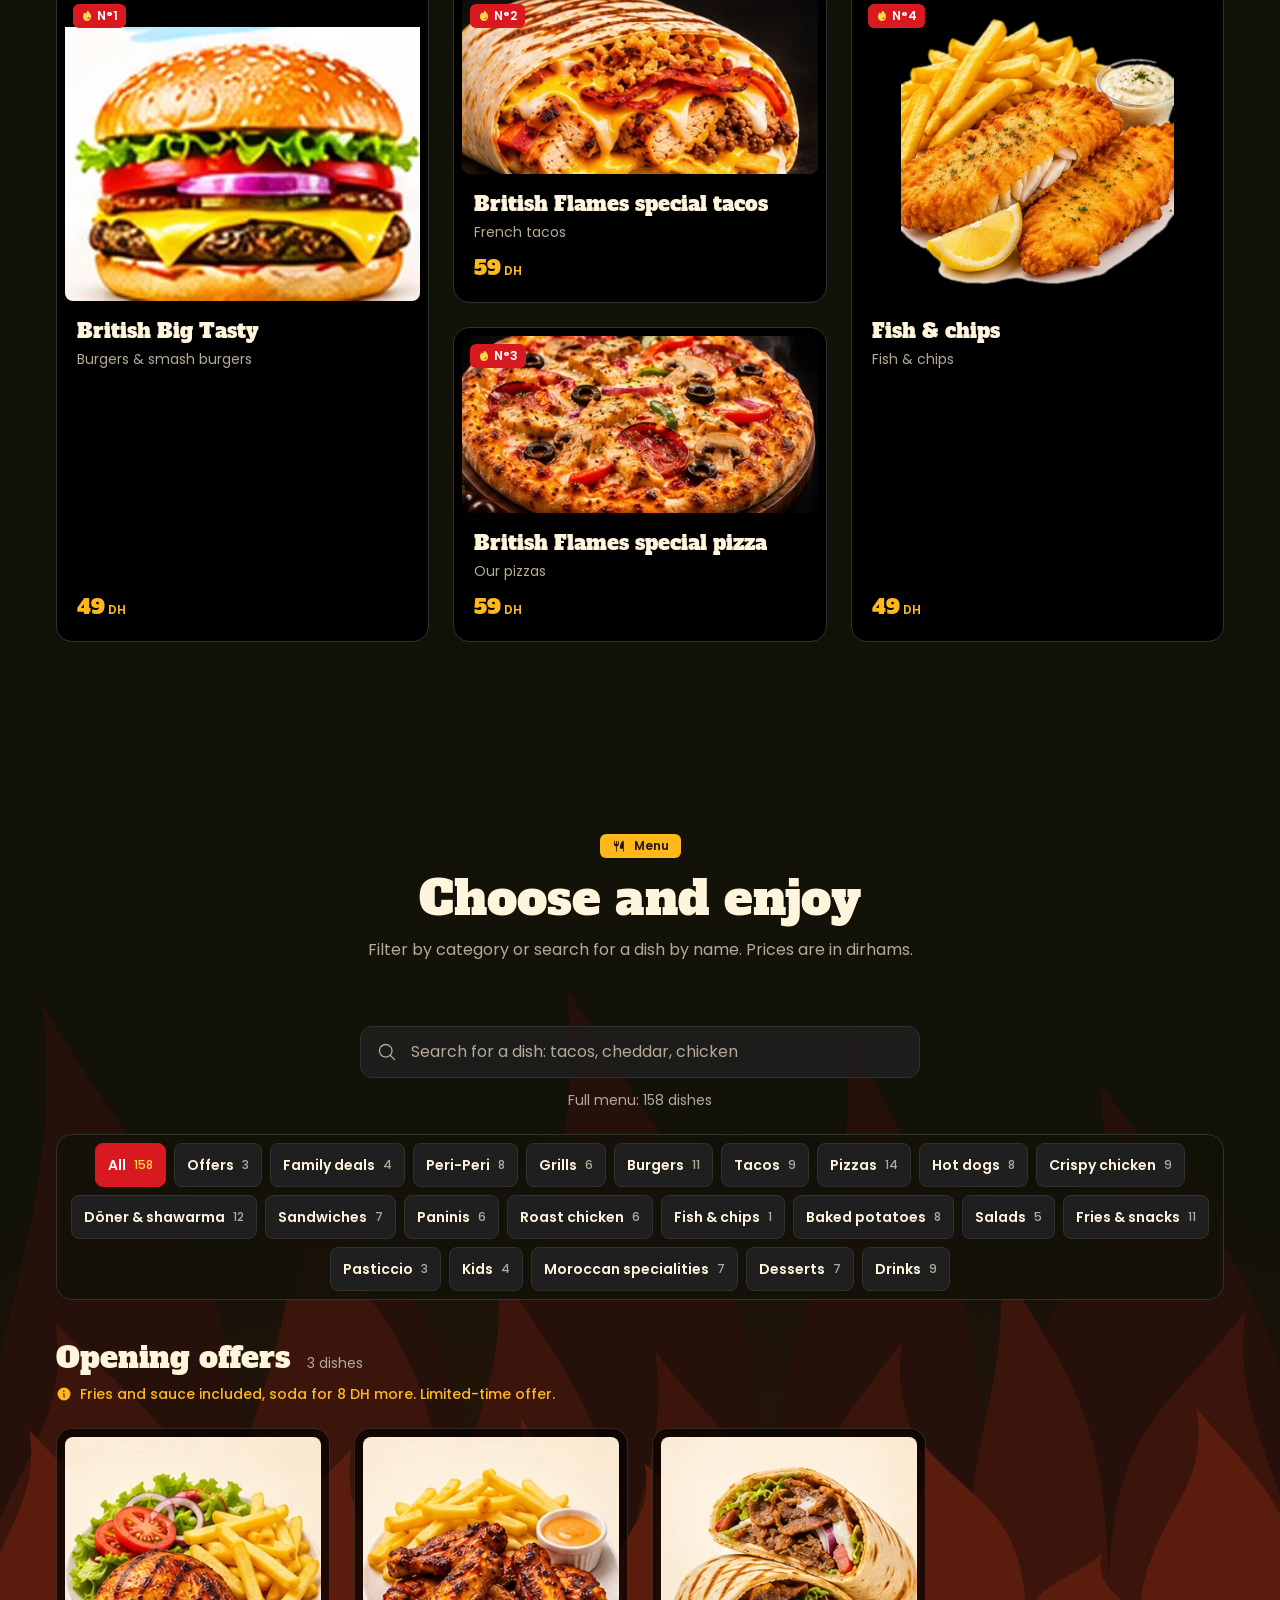
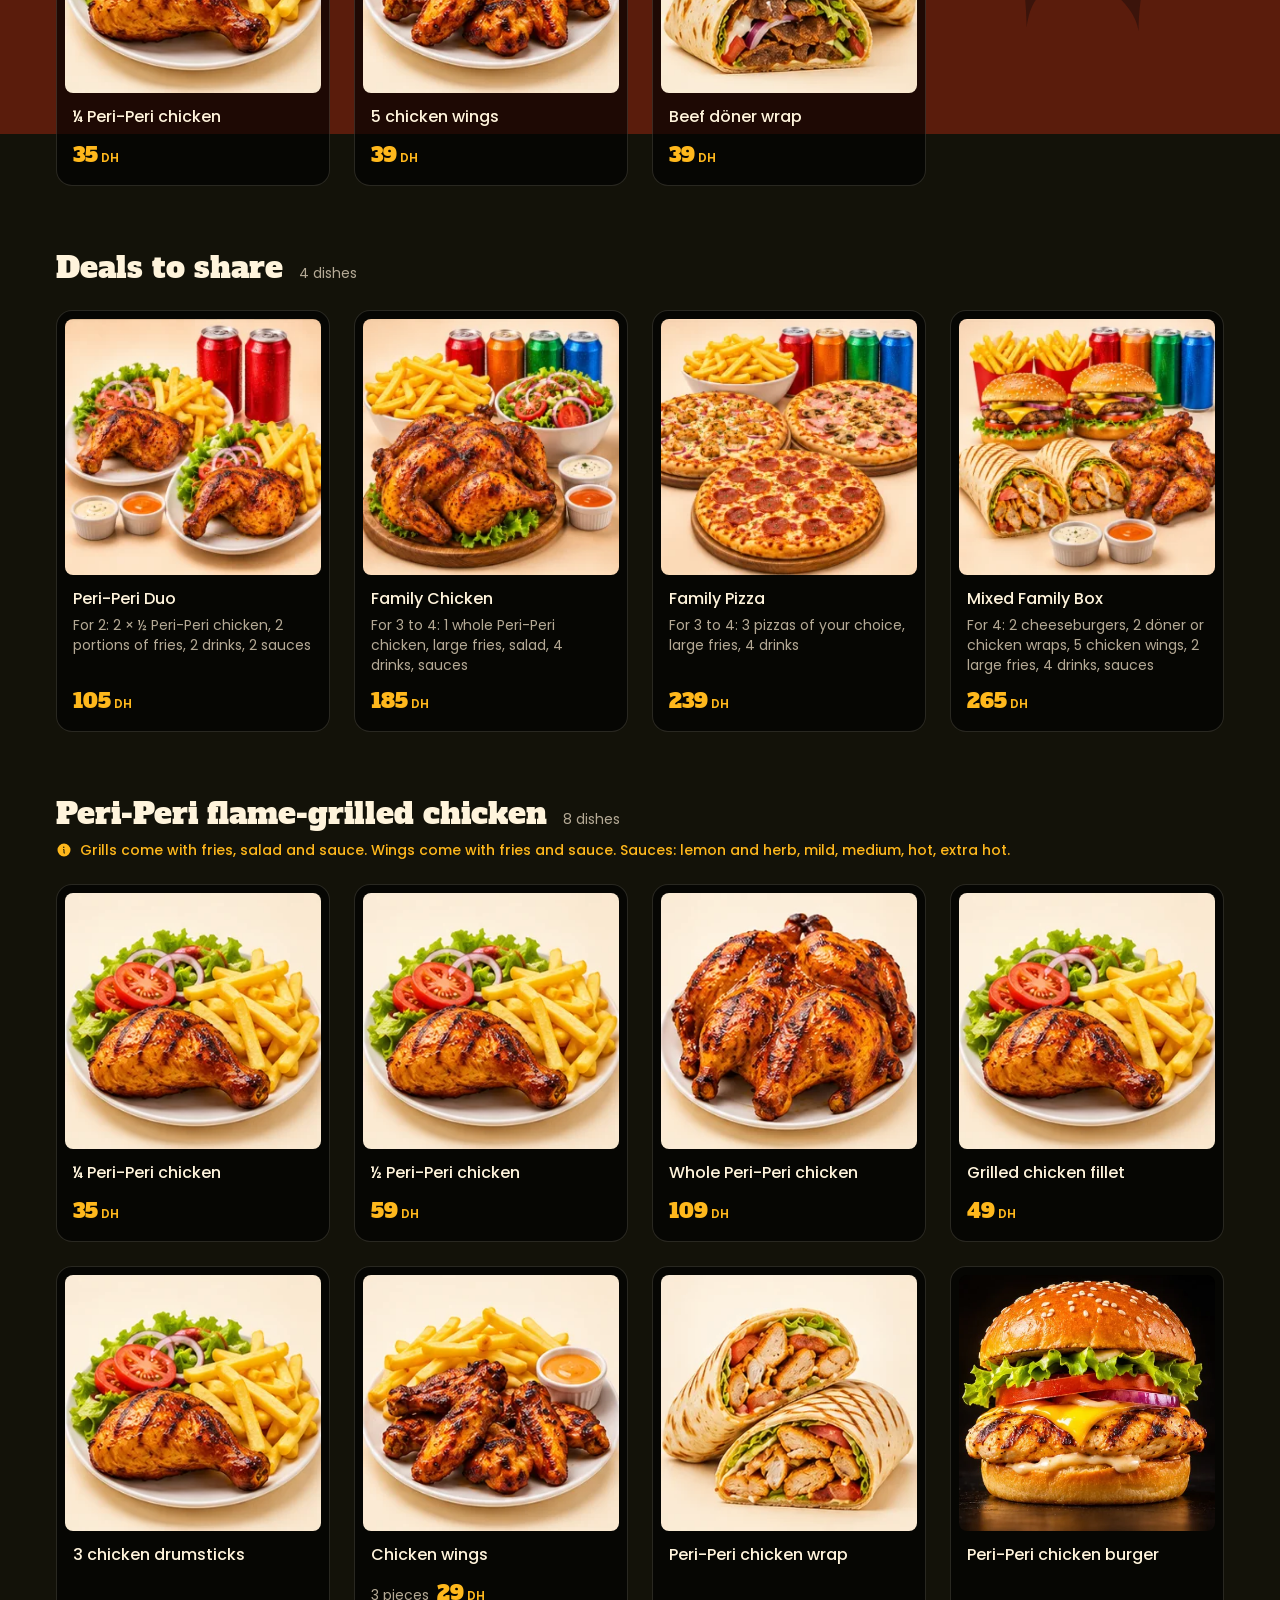
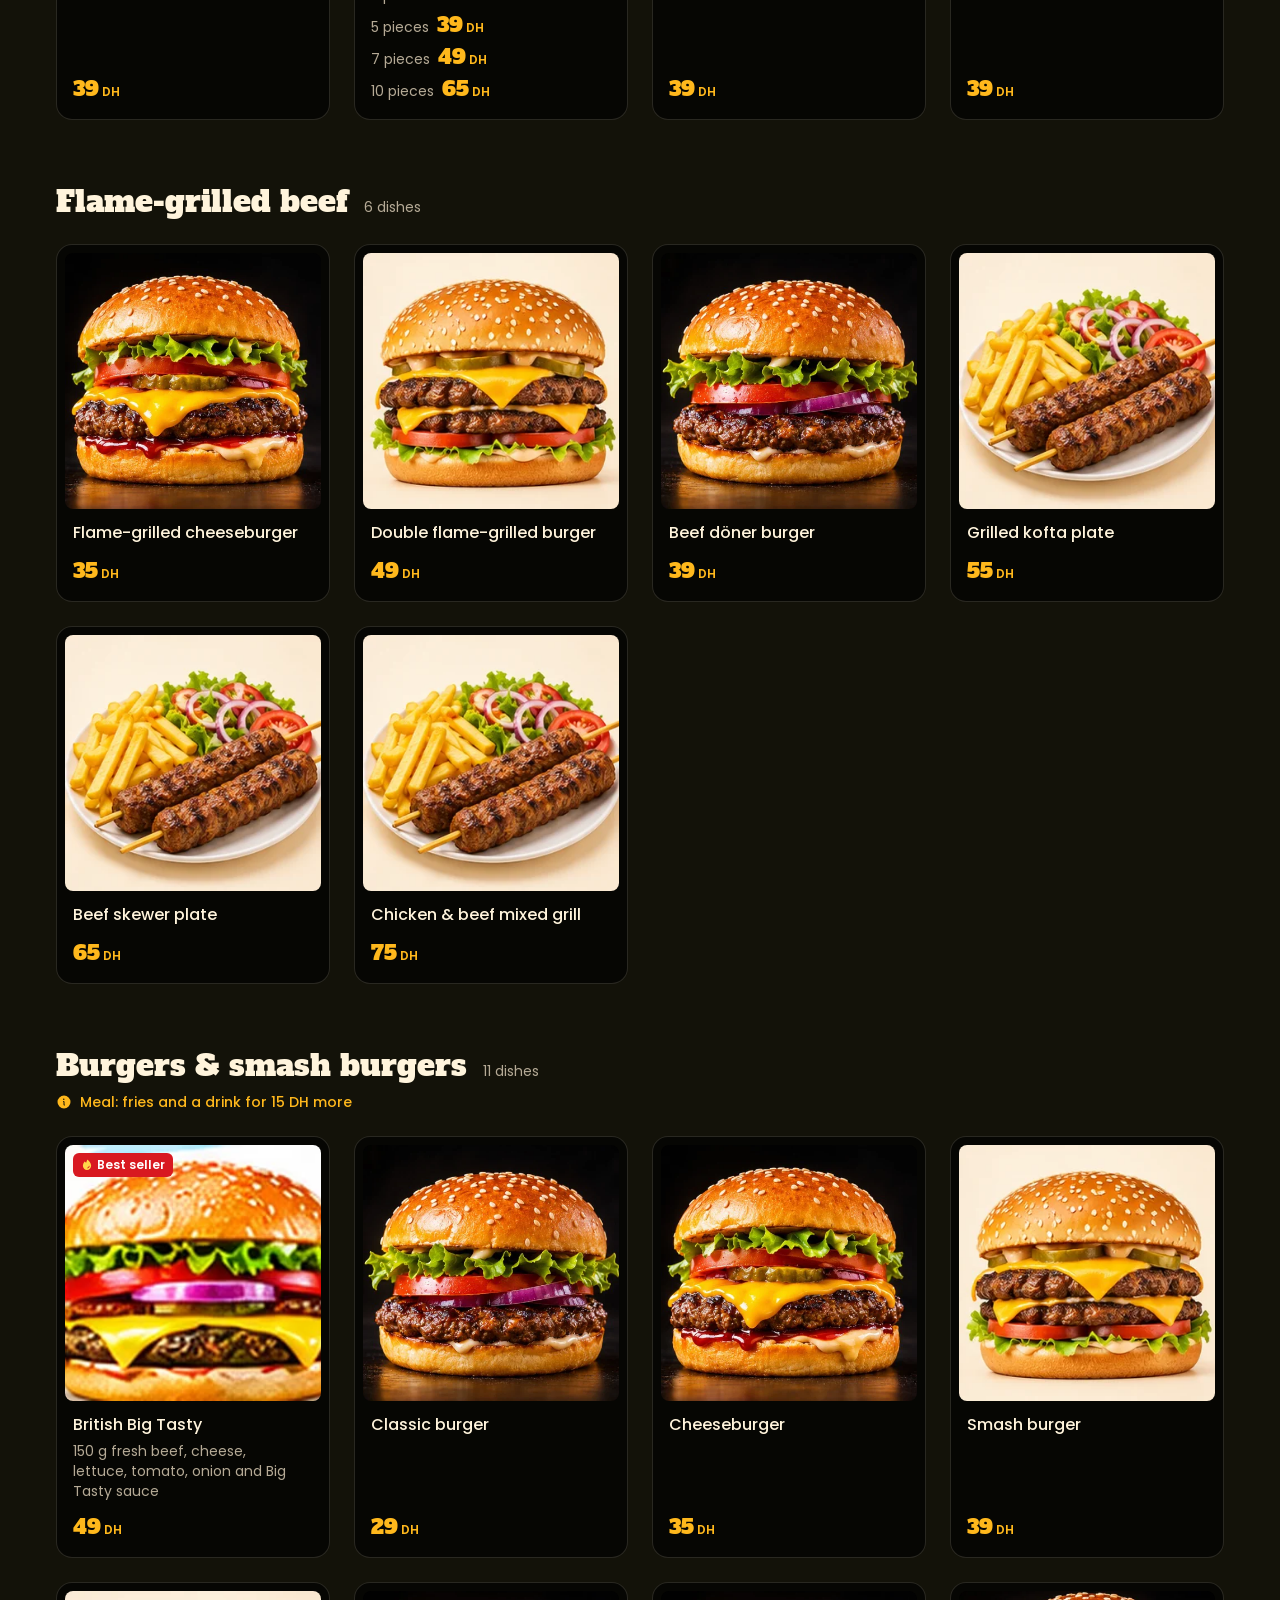
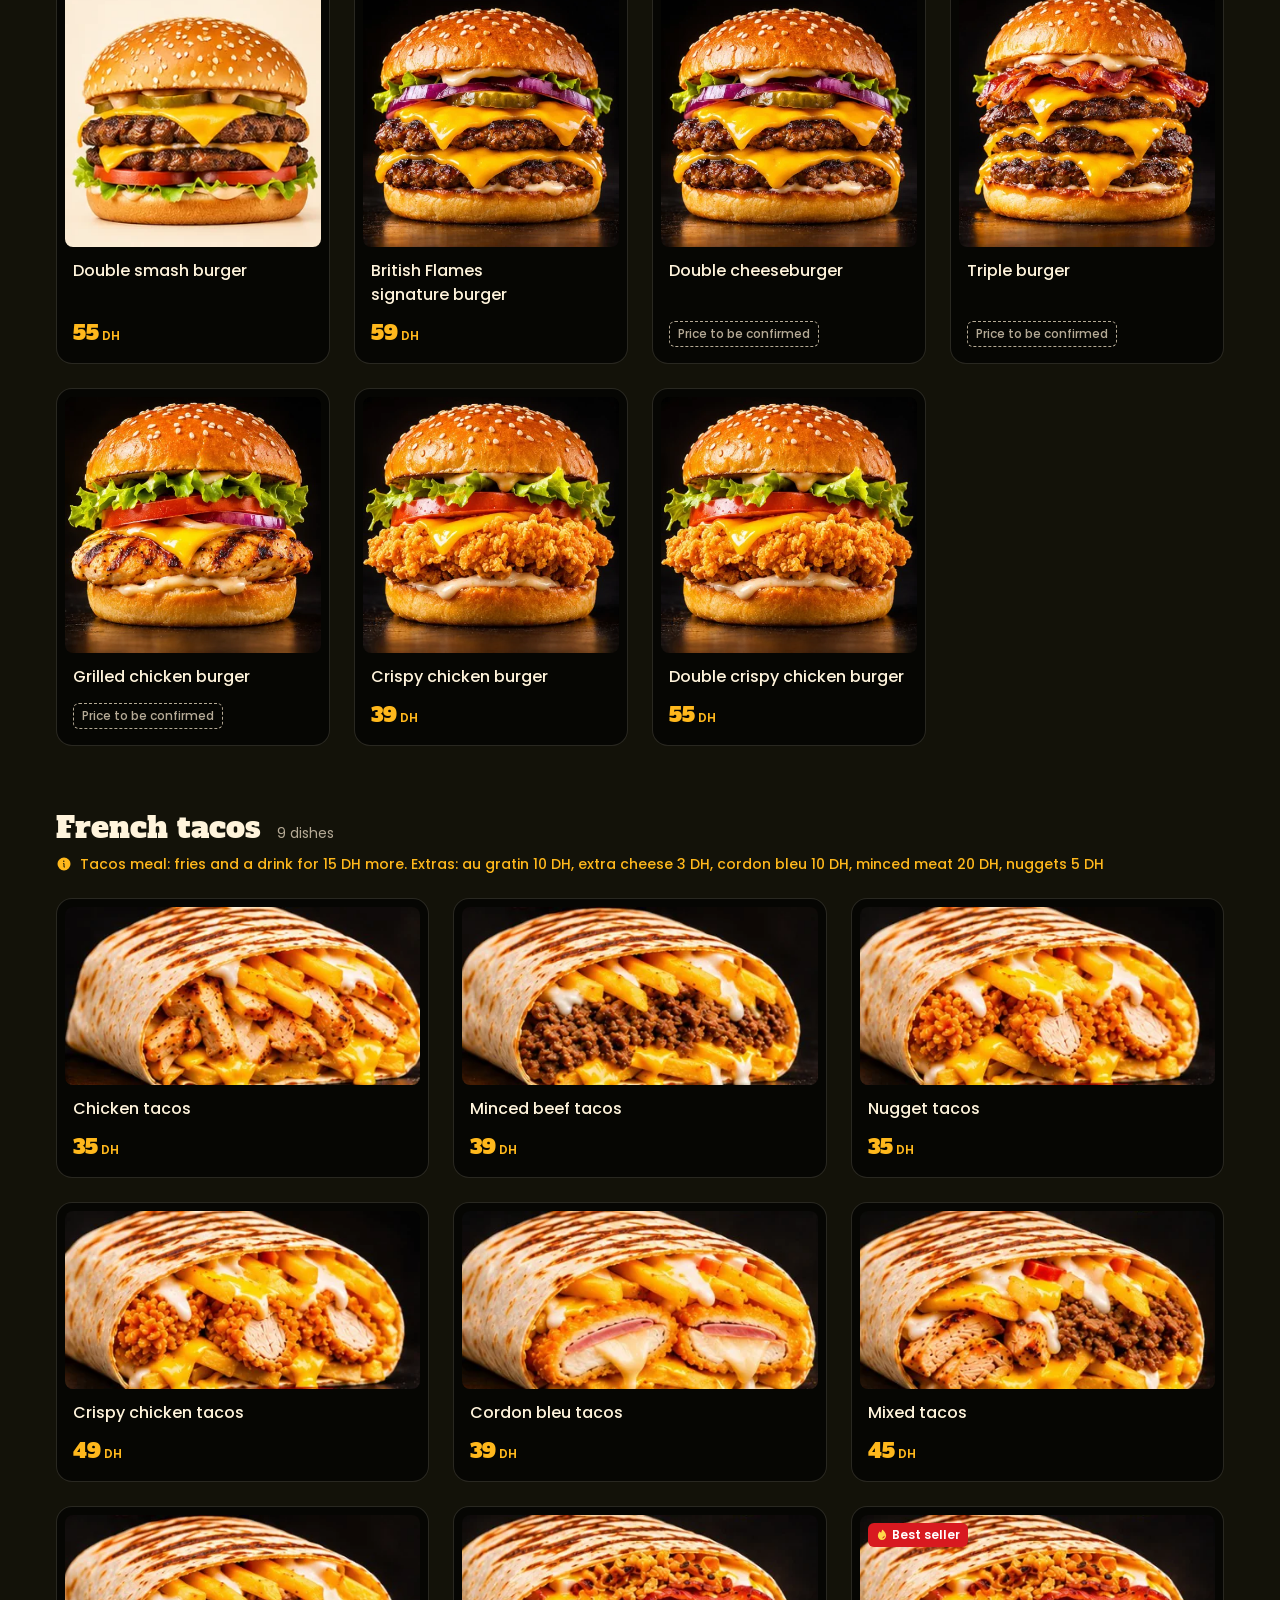
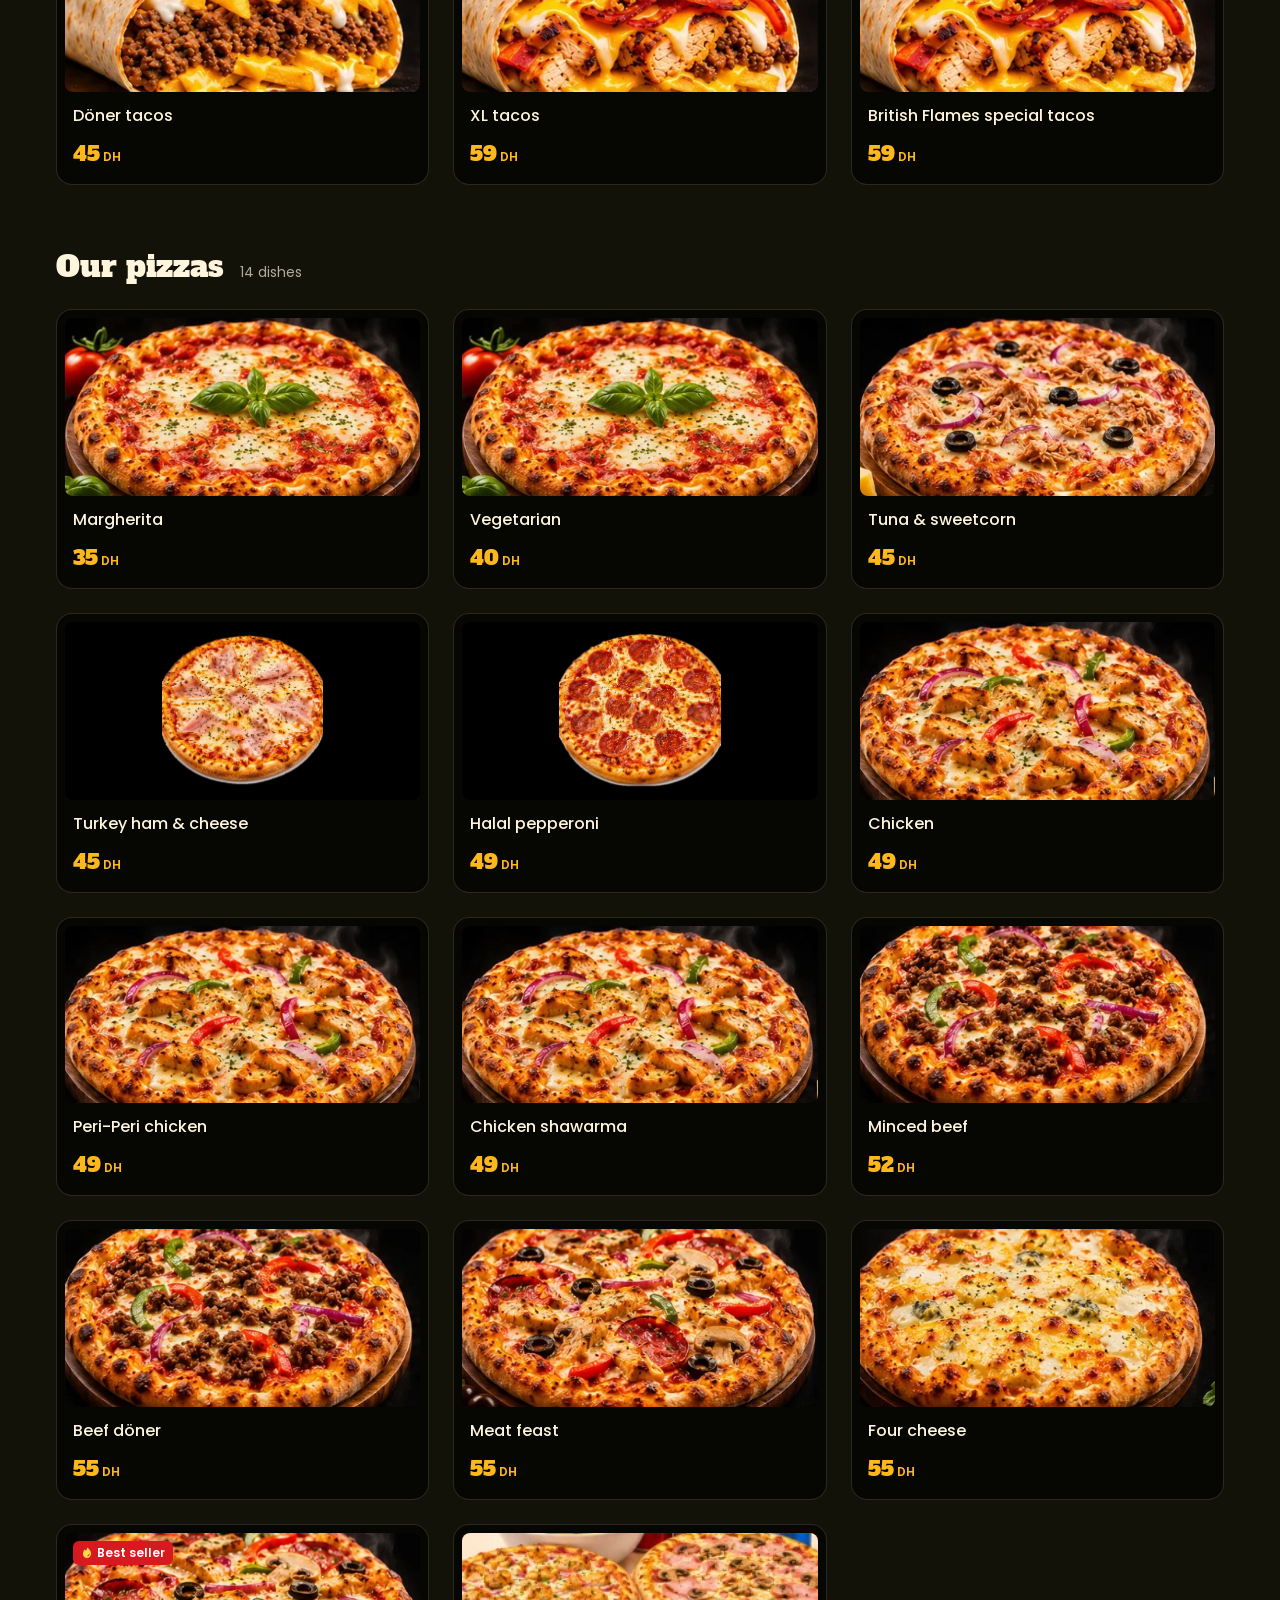
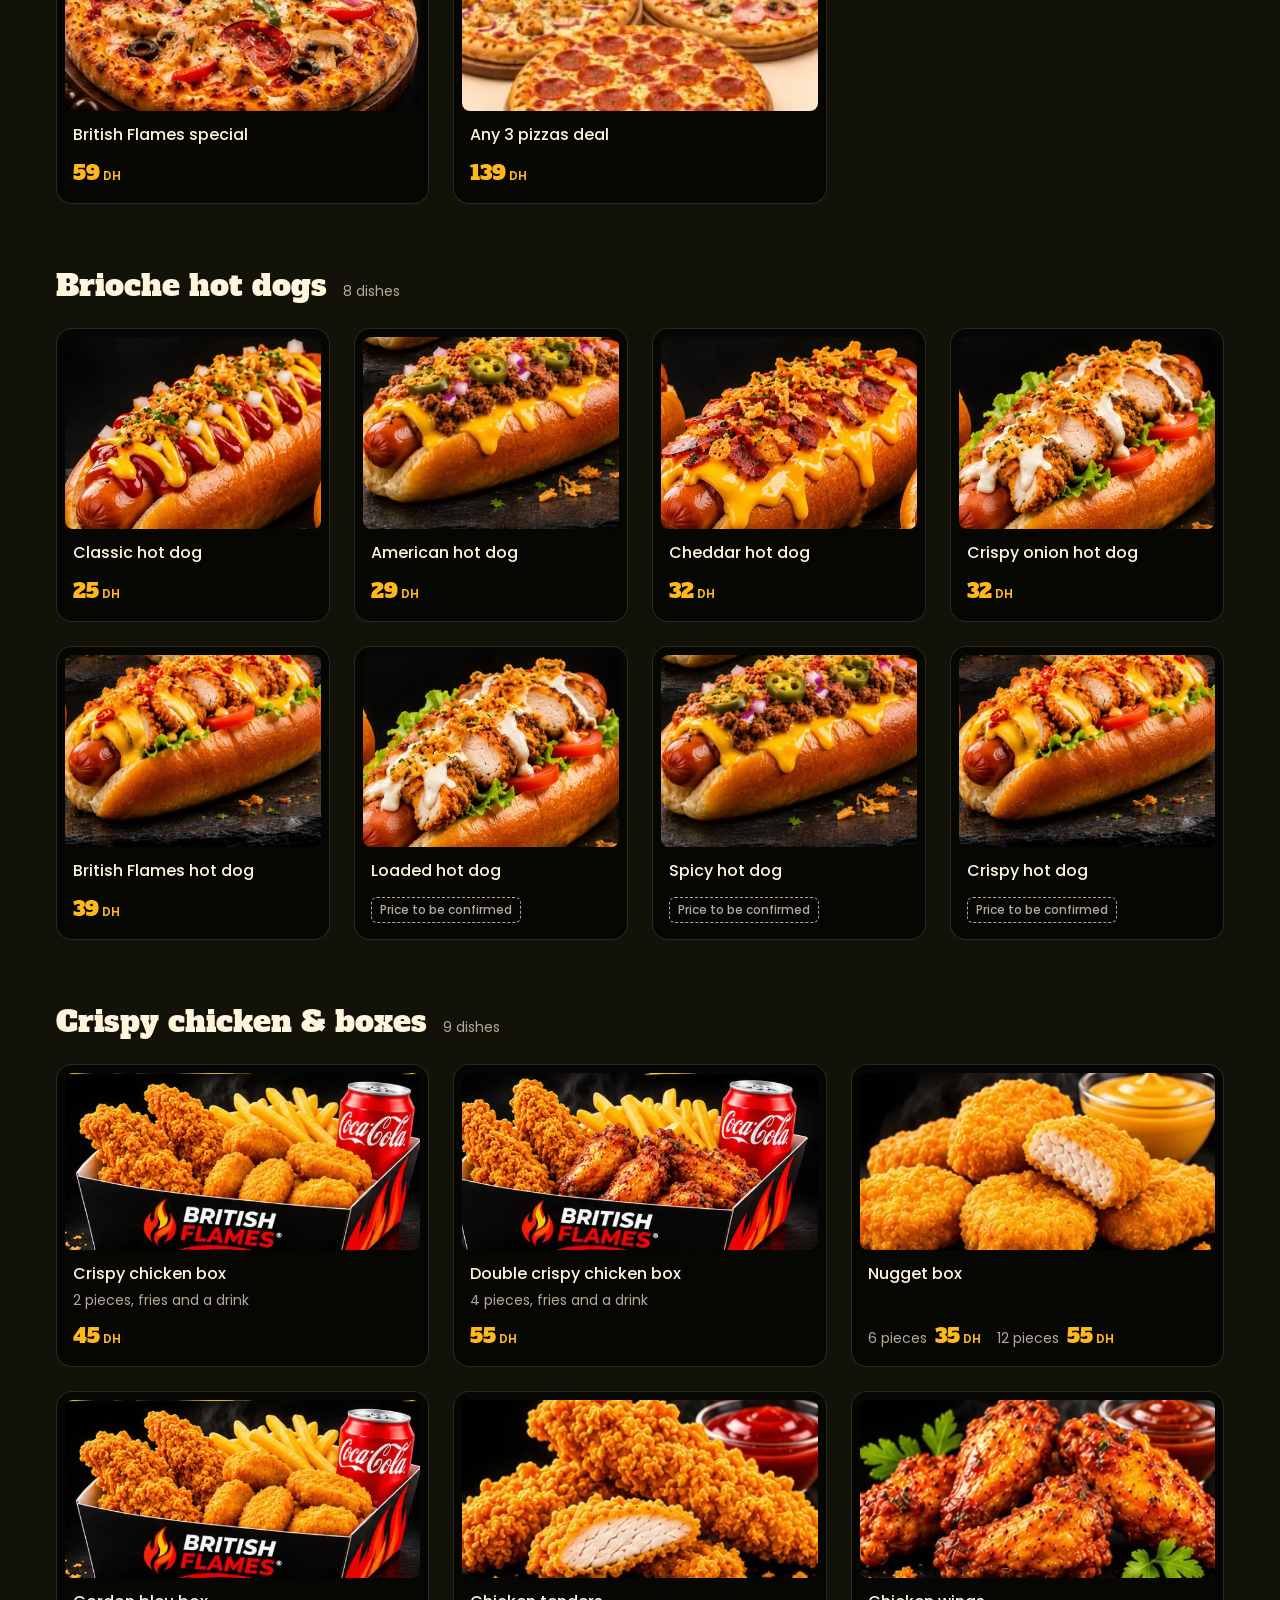
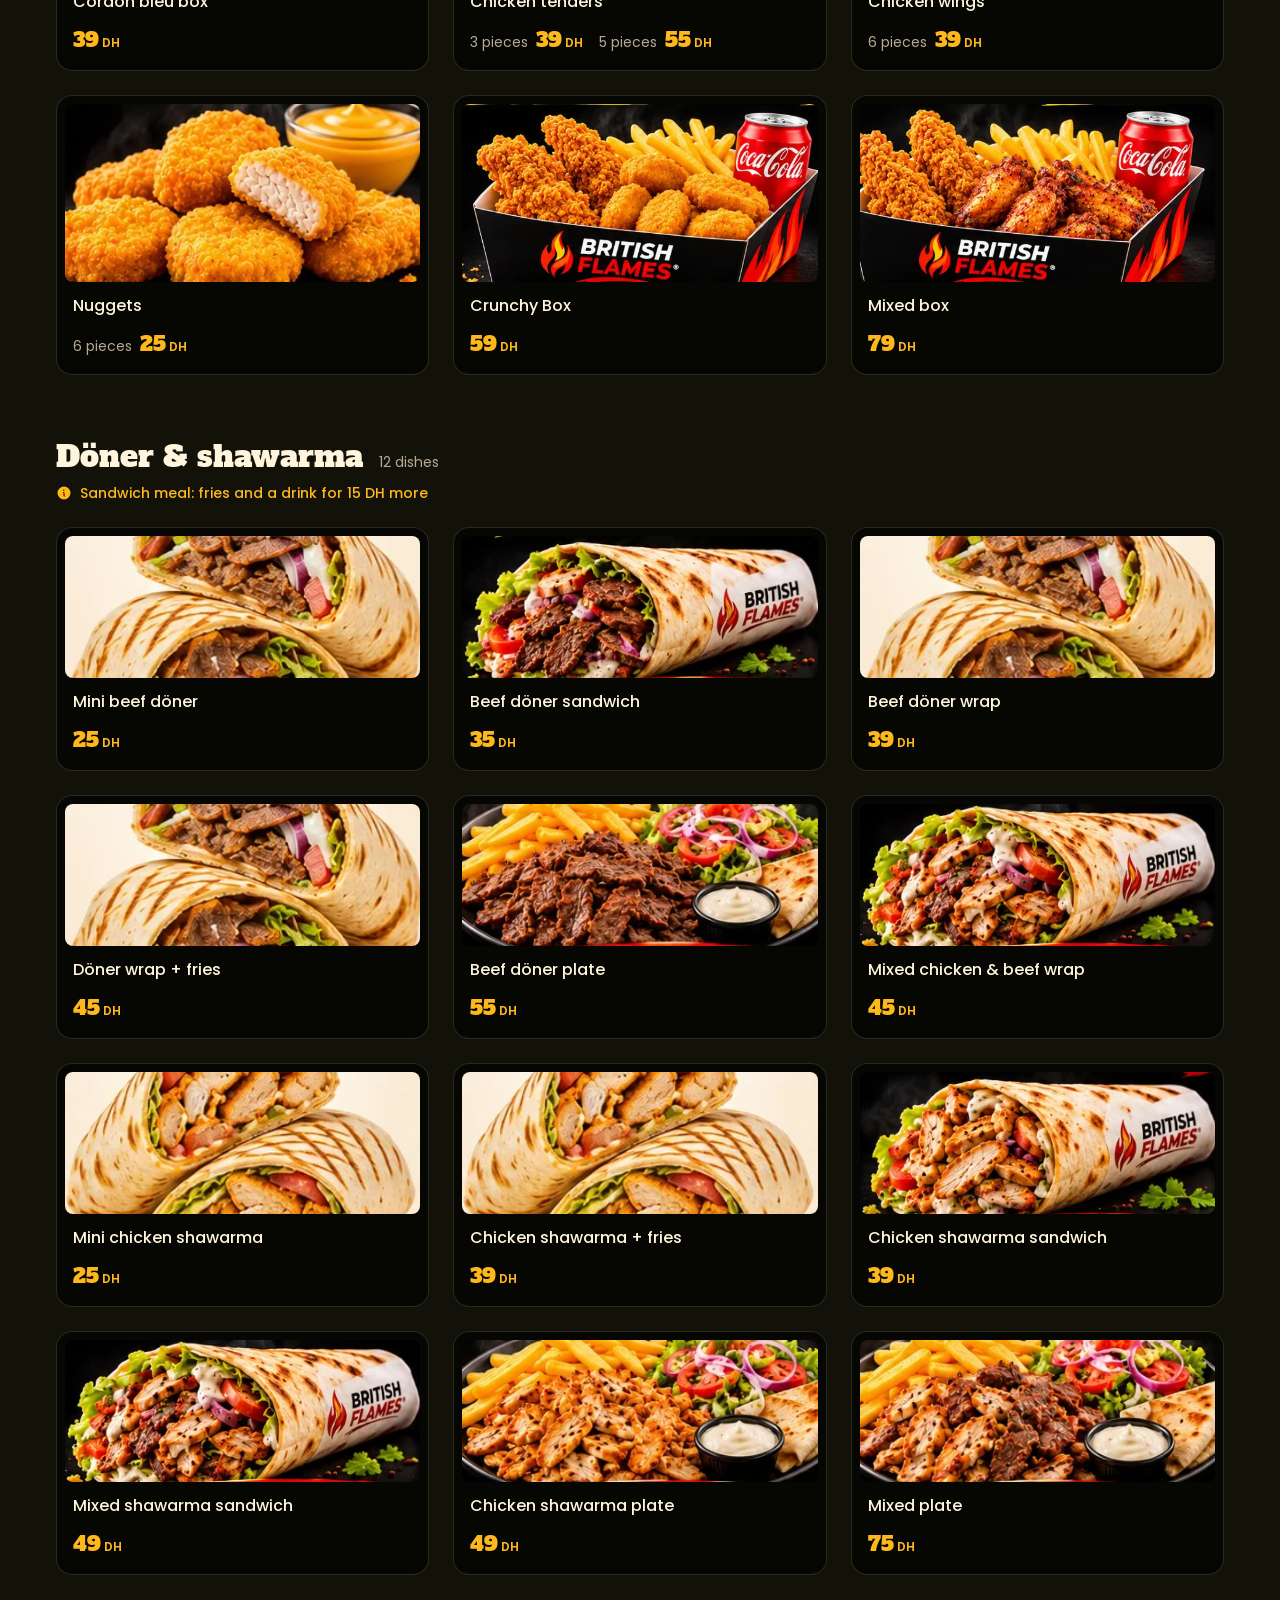
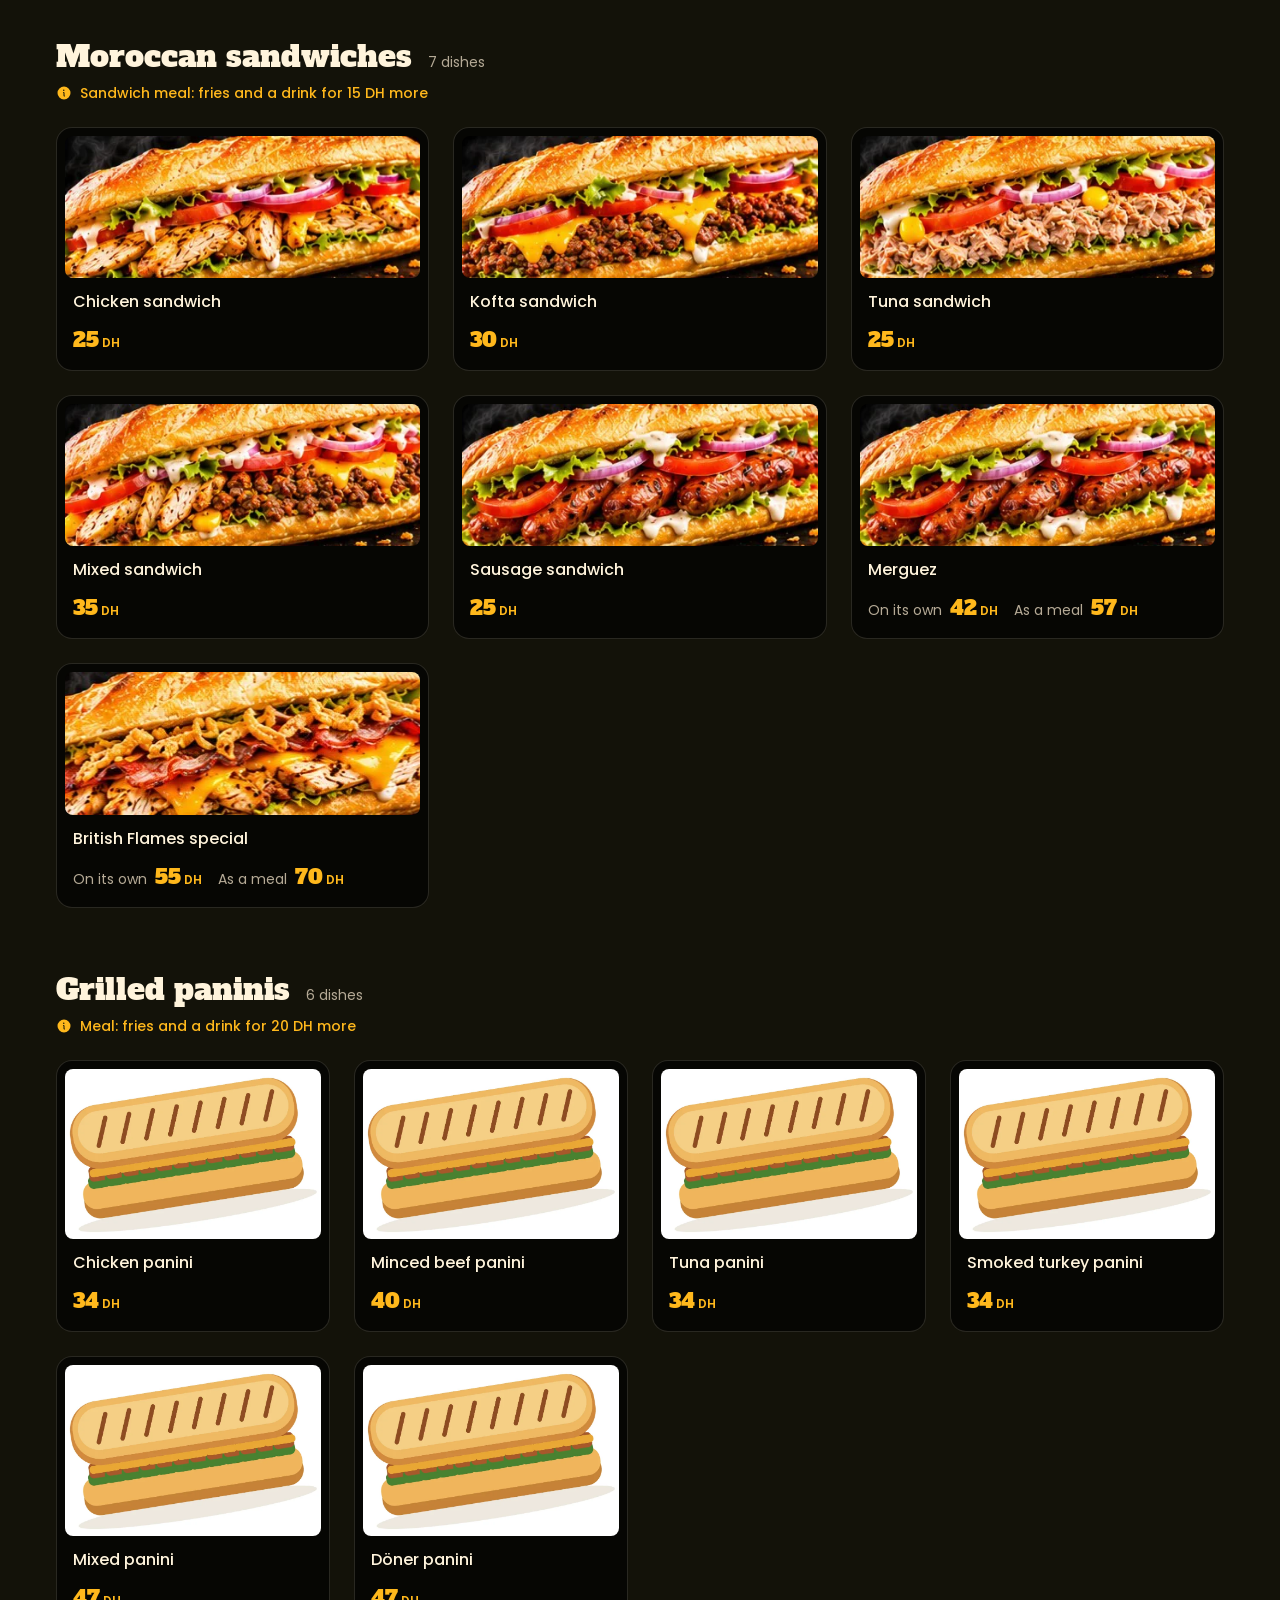
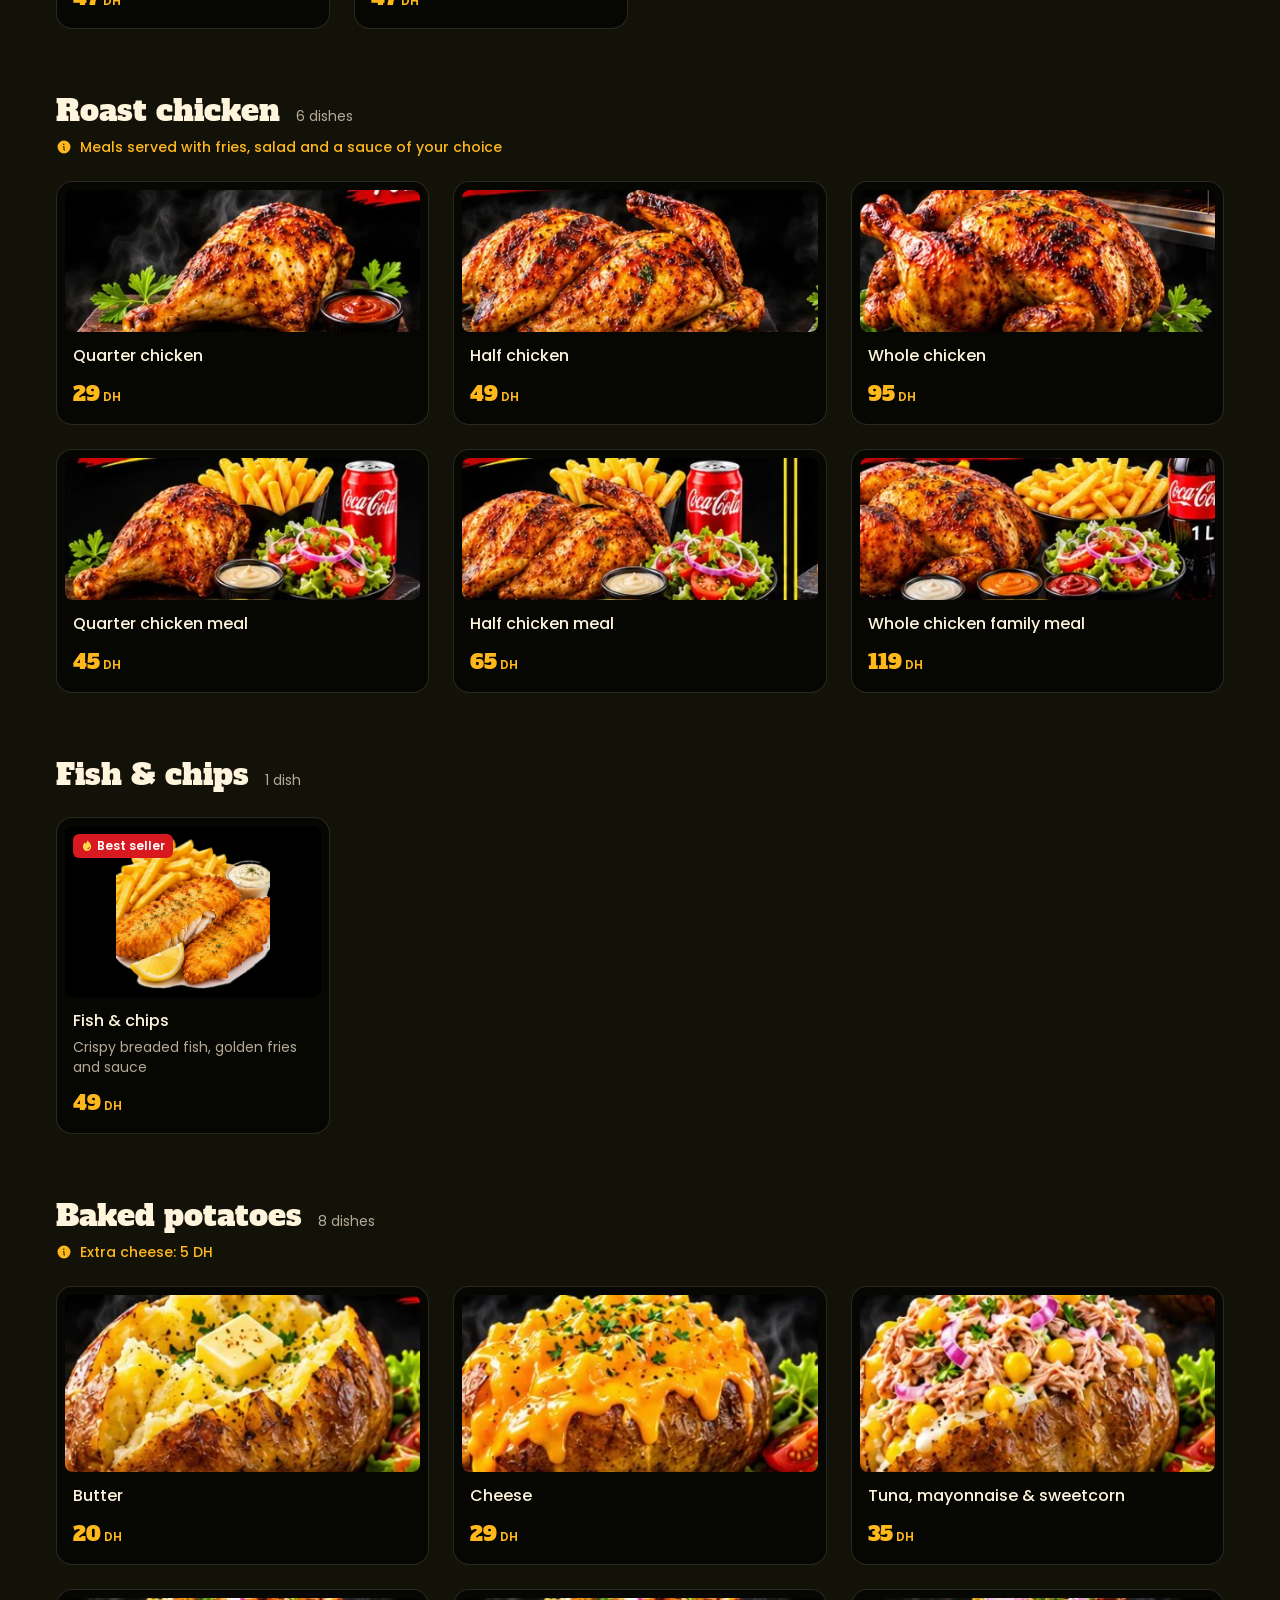
==== commit 63e2729c: "Carte : prix alignés sur la carte imprimée - Menus famille : Peri-Peri Duo 105 DH (2 × ½ poulet), Fa" ====
--- a/index.html
+++ b/index.html
@@ -206,7 +206,7 @@
         <div class="faq reveal">
           <details open>
             <summary class="title-2">Que comprend la formule menu ?<svg class="icon i-caret-down" aria-hidden="true"><use href="#i-caret-down"/></svg></summary>
-            <p class="body-3">Des frites et une boisson pour 15 DH de plus. La formule existe pour les burgers, les tacos, les sandwichs, les paninis et le döner.</p>
+            <p class="body-3">Des frites et une boisson pour 15 DH de plus, ou 20 DH avec un panini. La formule existe pour les burgers, les tacos, les sandwichs, les paninis et le döner.</p>
           </details>
           <details>
             <summary class="title-2">Le couscous, c'est quel jour ?<svg class="icon i-caret-down" aria-hidden="true"><use href="#i-caret-down"/></svg></summary>
